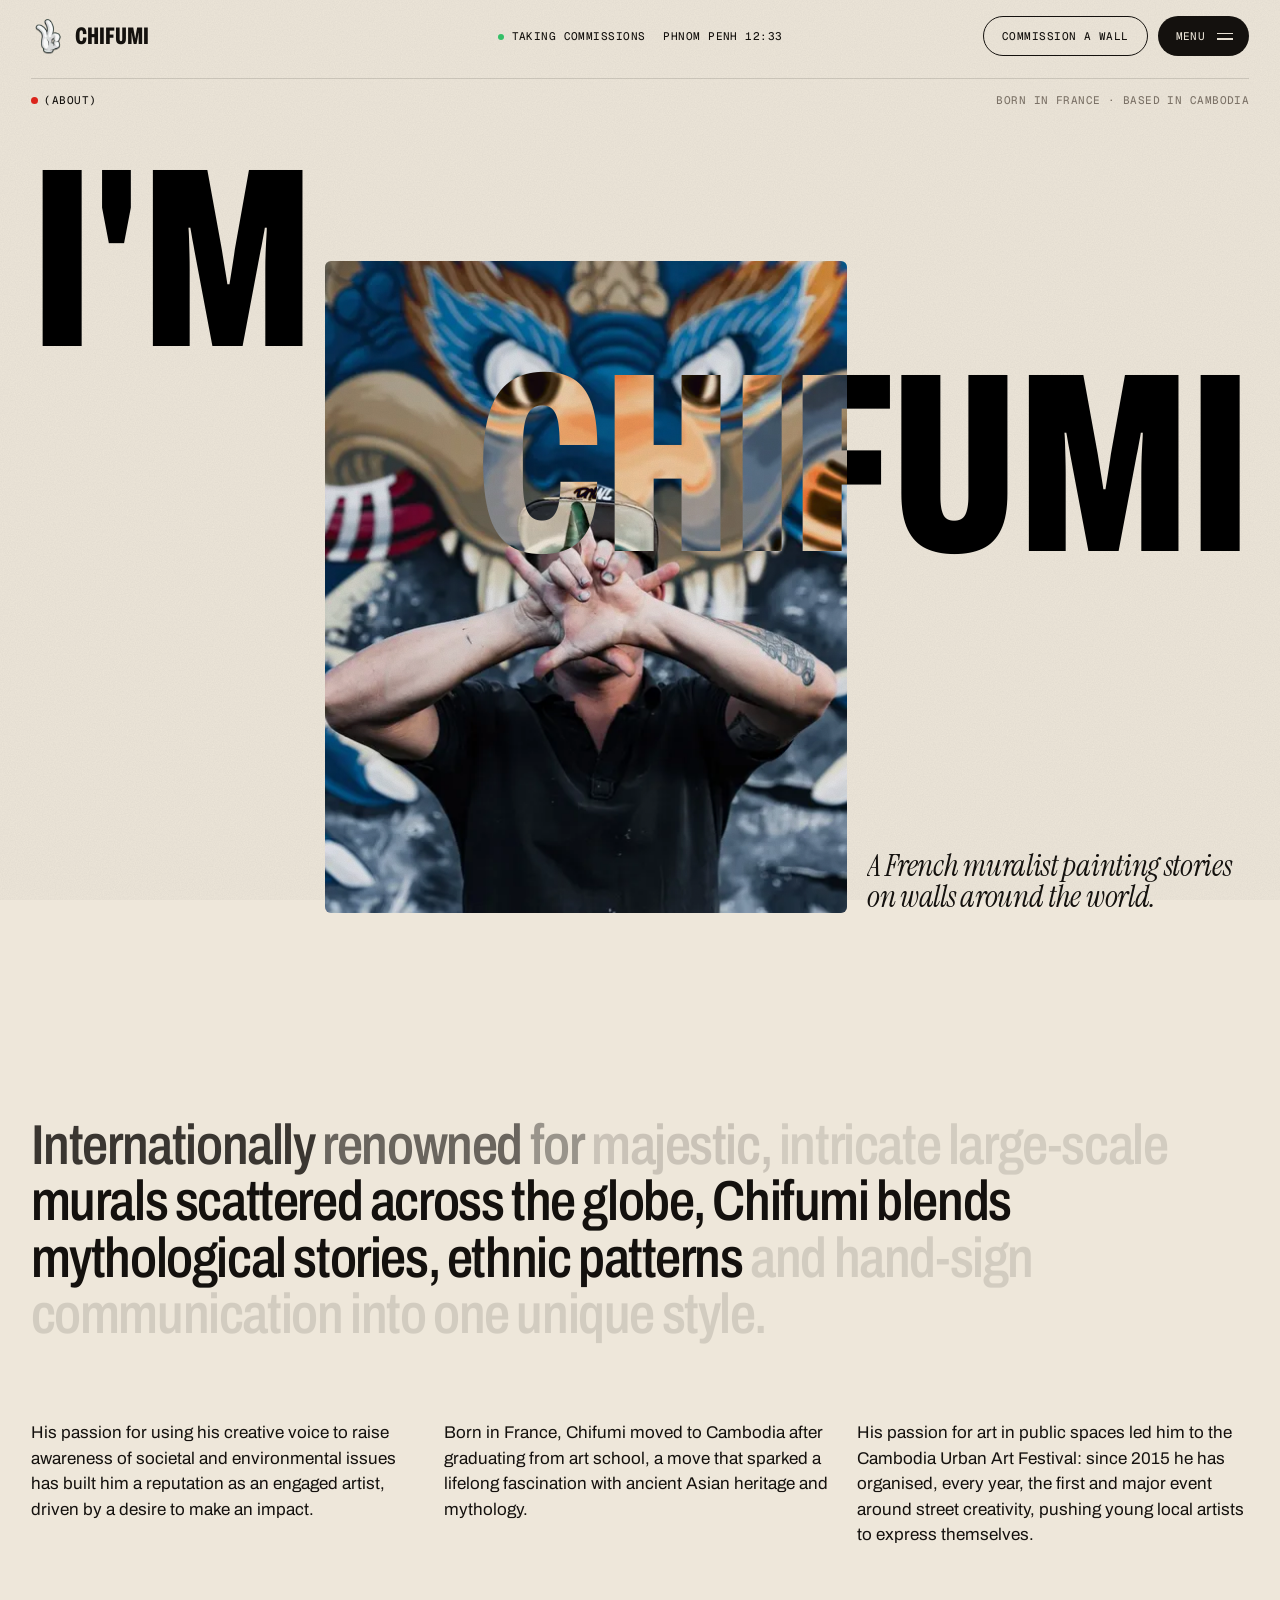
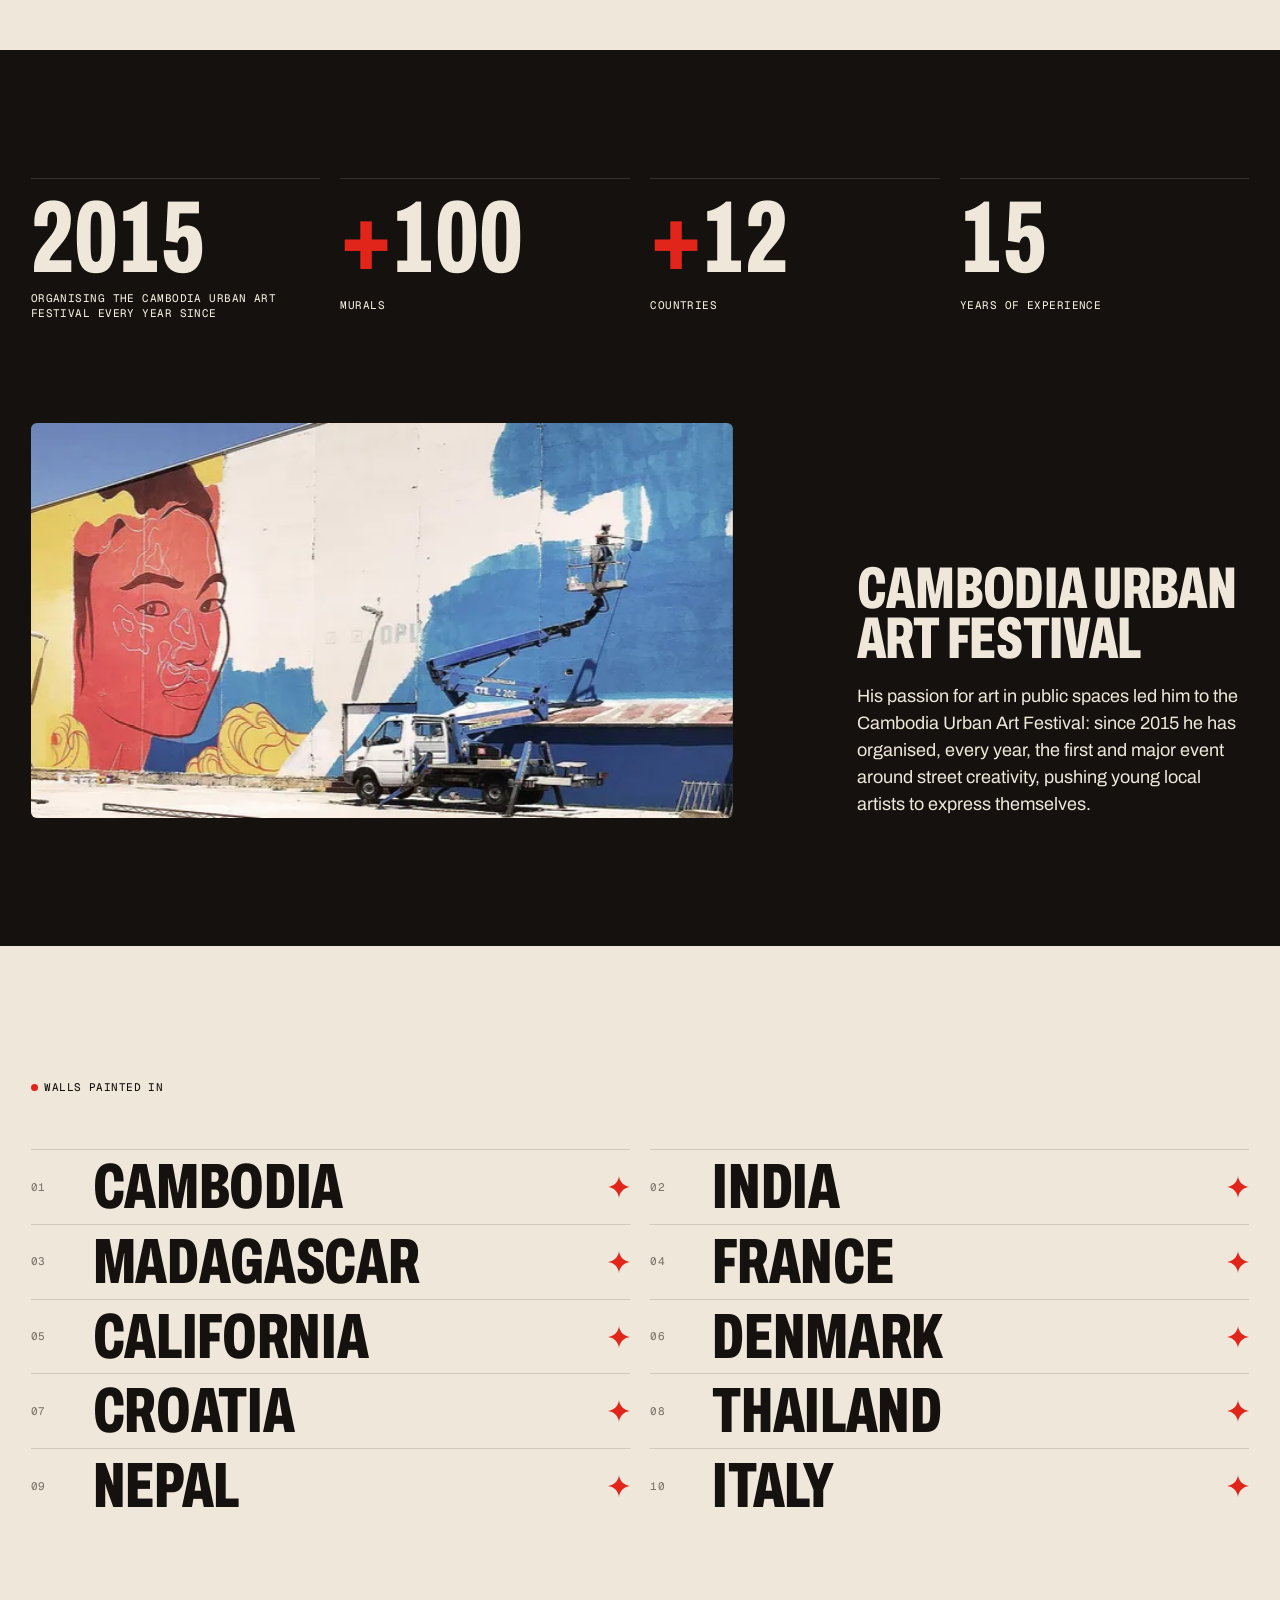
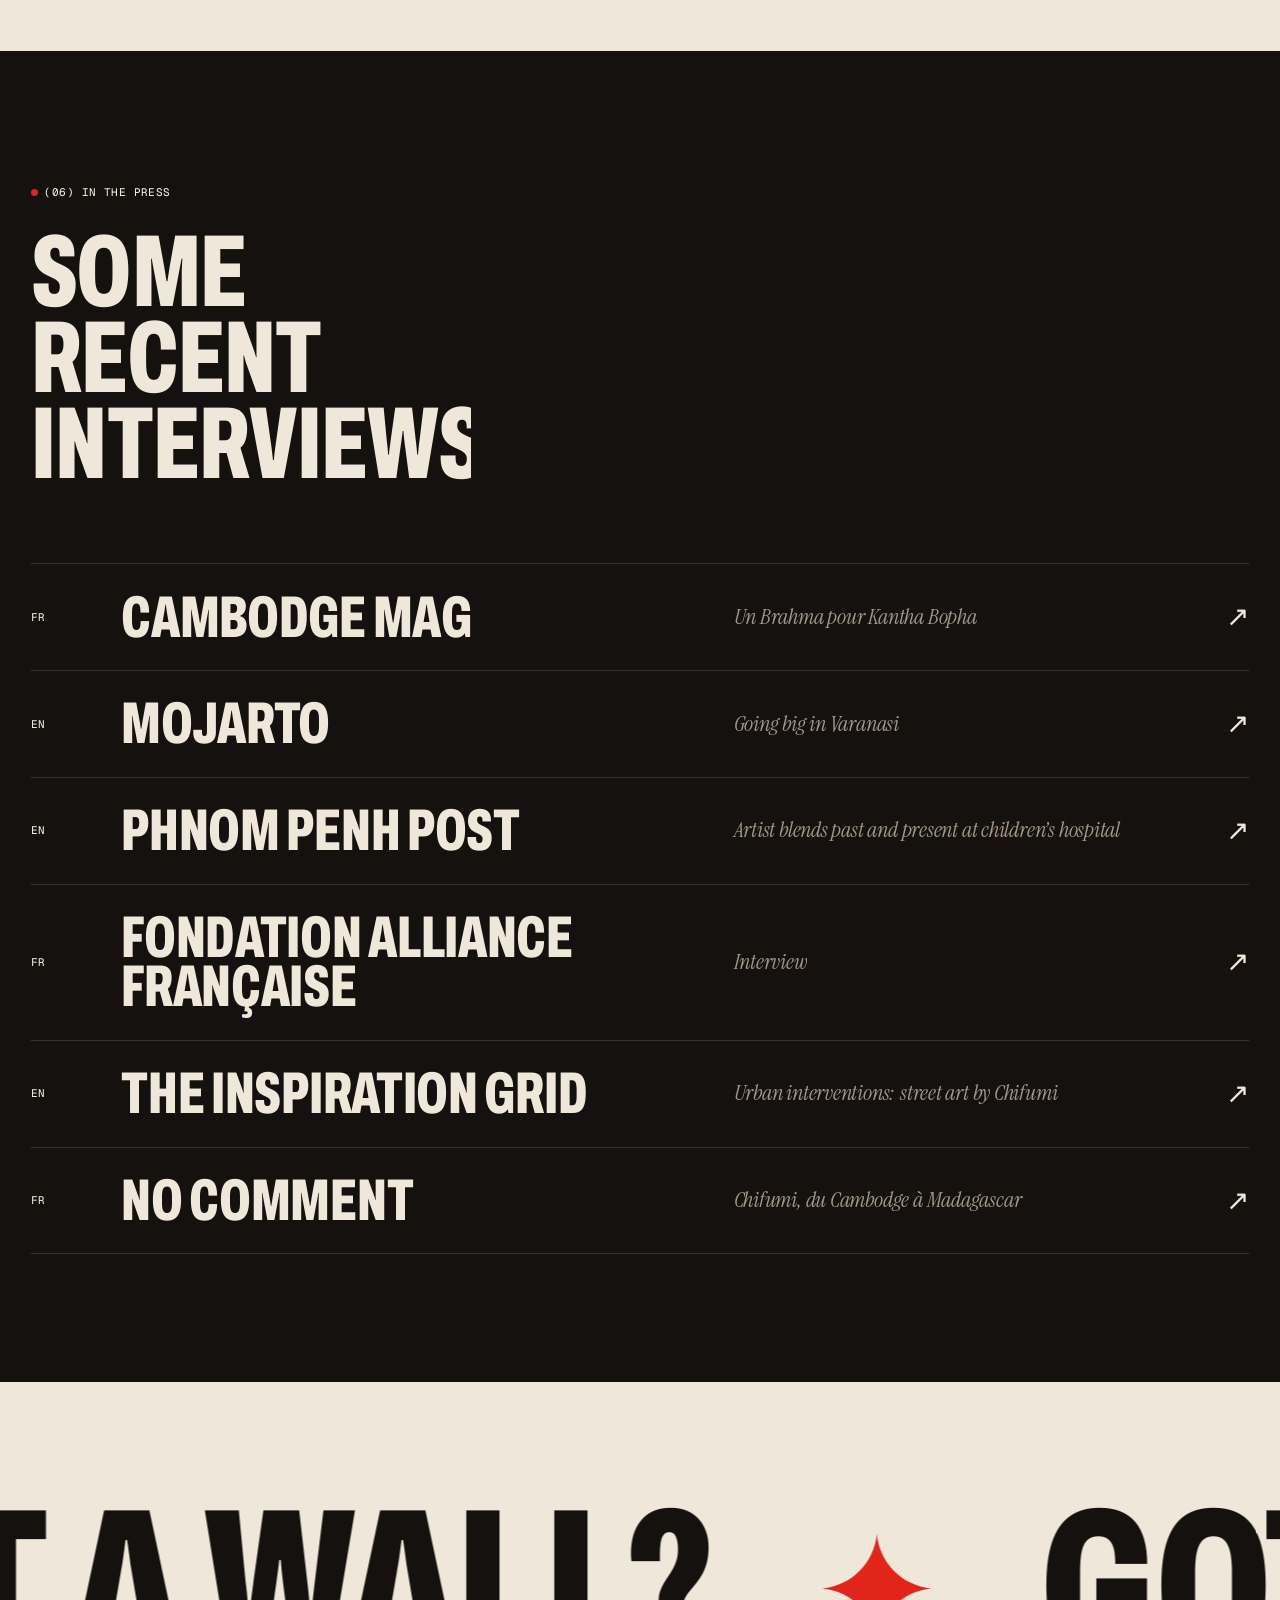
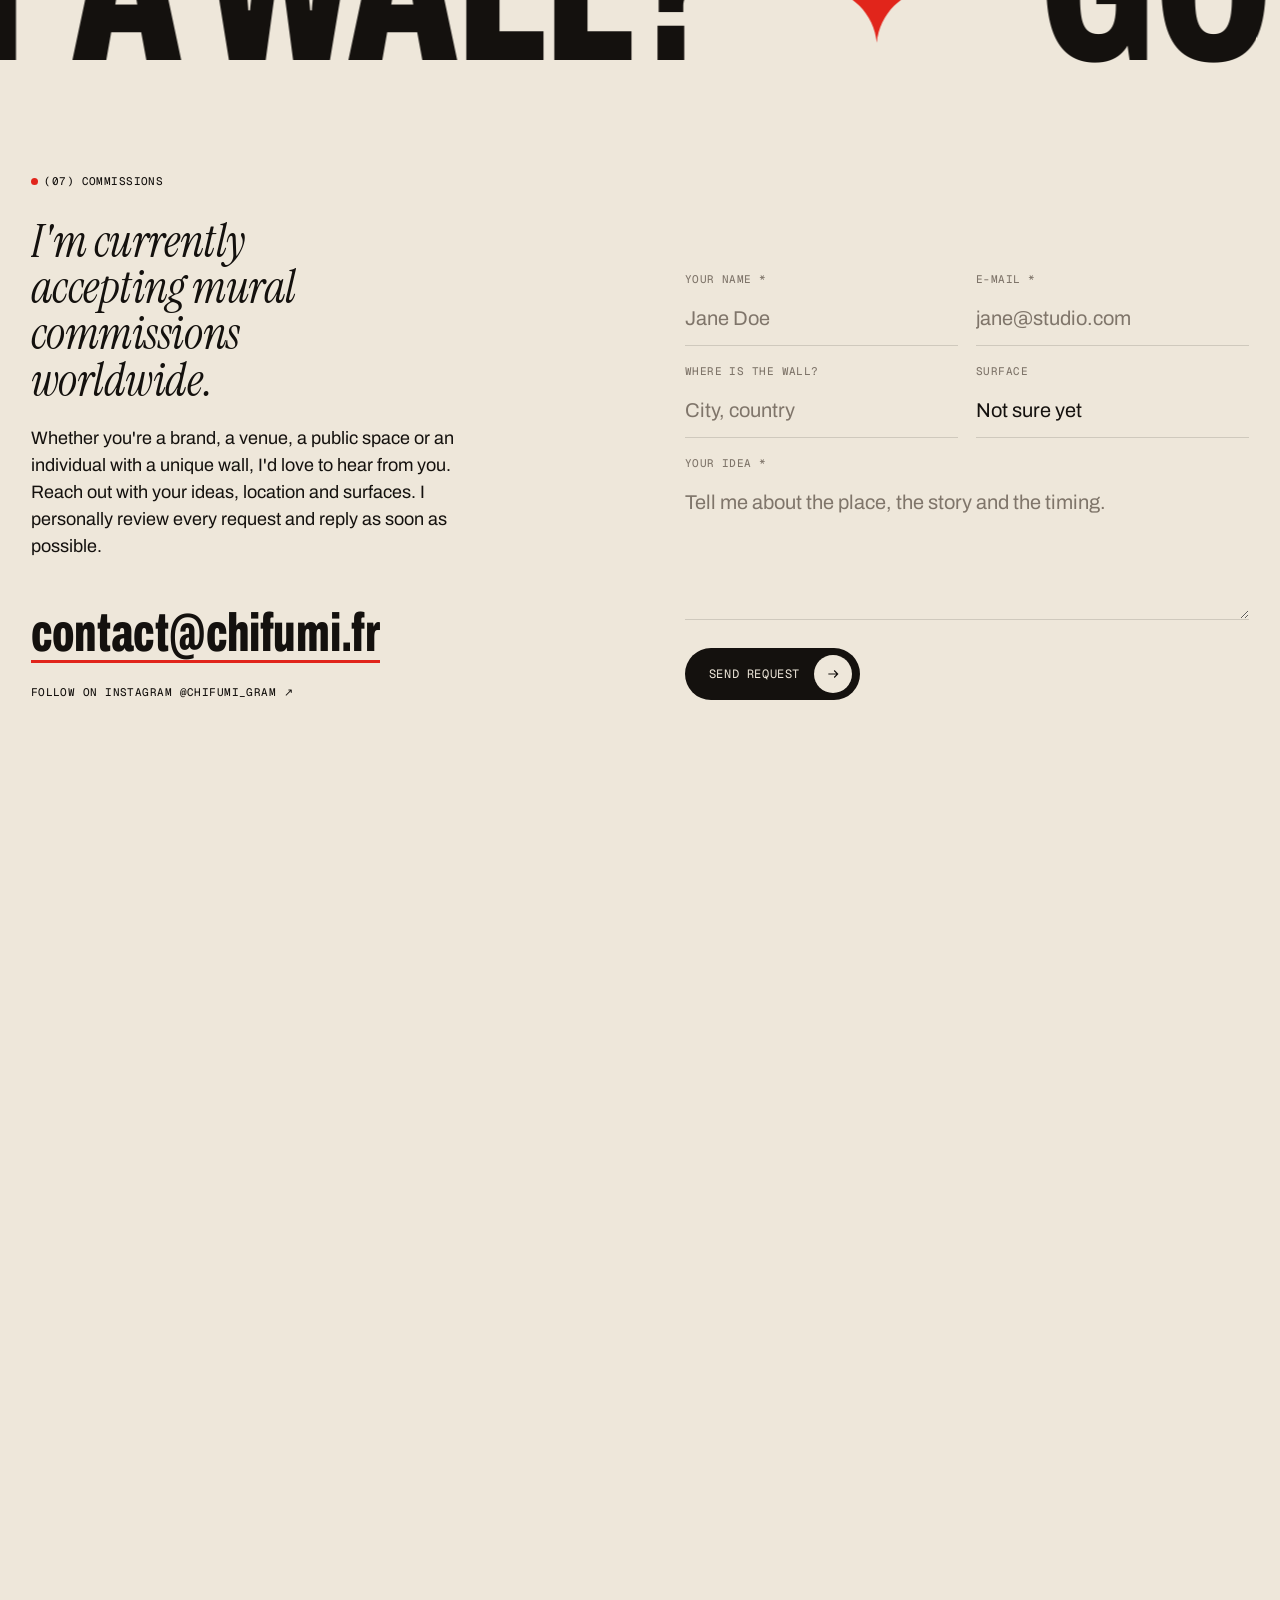
==== about/index.html @ fb95747c "Chifumi site build 2026-11-06" ====
<!DOCTYPE html><html lang="en" data-page="about"><head><meta charset="utf-8"><meta name="viewport" content="width=device-width, initial-scale=1"><title>About — Chifumi</title><meta name="description" content="Chifumi is a French muralist based in Cambodia, organiser of the Cambodia Urban Art Festival since 2015."><meta name="robots" content="noindex"><link rel="canonical" href="https://www.chifumi.fr/about/"><link rel="icon" href="/_astro/hand-ok.COxfuZLB_Z1gmU56.webp" type="image/webp"><meta name="theme-color" content="#eee7da"><meta property="og:type" content="website"><meta property="og:title" content="About — Chifumi"><meta property="og:description" content="Chifumi is a French muralist based in Cambodia, organiser of the Cambodia Urban Art Festival since 2015."><meta property="og:image" content="https://www.chifumi.fr/_astro/portrait.BTRjmh0K_1JOUBQ.webp"><meta name="twitter:card" content="summary_large_image"><script>
      (function () {
        var d = document.documentElement;
        d.classList.add('js');
        if (window.matchMedia('(prefers-reduced-motion: reduce)').matches) d.classList.add('reduced');
        try {
          if (sessionStorage.getItem('chifumi:pt') === '1') d.classList.add('pt-in');
        } catch (e) {}
      })();
    </script><link rel="stylesheet" href="/_astro/Contact.UhkfcccU.css"></head><body><a class="sr-only" href="#main">Skip to content</a><header class="nav" data-nav data-theme="paper"><a href="/" class="nav__logo" aria-label="Chifumi, home"><img src="/_astro/hand-ok.COxfuZLB_GmJD8.webp" srcset="/_astro/hand-ok.COxfuZLB_1OeGLb.webp 96w, /_astro/hand-ok.COxfuZLB_GmJD8.webp 1078w" alt sizes="34px" loading="eager" decoding="async" width="1078" height="1099" class="nav__hand"><span class="nav__name">Chifumi</span></a><p class="nav__meta mono" aria-hidden="true"><span><i class="dot"></i>Taking commissions</span><span>Phnom Penh <time data-clock>--:--</time></span></p><div class="nav__right"><a class="nav__cta mono" href="/#contact">Commission a wall</a><button class="nav__menu mono" type="button" data-menu-toggle aria-expanded="false" aria-controls="menu"><span data-menu-word>Menu</span><span class="nav__burger" aria-hidden="true"><i></i><i></i></span></button></div></header><div class="menu" id="menu" data-menu aria-hidden="true"><div class="menu__body"><nav class="menu__links" aria-label="Main"><a class="menu__link" href="/murals" data-menu-link="0"><span class="menu__num mono">01</span><span class="menu__label display"><span>Murals</span></span></a><a class="menu__link" href="/collaborations" data-menu-link="1"><span class="menu__num mono">02</span><span class="menu__label display"><span>Collaborations</span></span></a><a class="menu__link" href="/augmented-reality" data-menu-link="2"><span class="menu__num mono">03</span><span class="menu__label display"><span>Augmented Reality</span></span></a><a class="menu__link" href="/shop" data-menu-link="3"><span class="menu__num mono">04</span><span class="menu__label display"><span>Shop</span></span></a><a class="menu__link" href="/about" data-menu-link="4" aria-current="page"><span class="menu__num mono">05</span><span class="menu__label display"><span>About</span></span></a></nav><div class="menu__preview" aria-hidden="true"><img src="/_astro/mudra-chennai-2022.BFIb-A4q_1KmaWN.webp" srcset="/_astro/mudra-chennai-2022.BFIb-A4q_Z2qi5vQ.webp 600w, /_astro/mudra-chennai-2022.BFIb-A4q_6E5PI.webp 900w, /_astro/mudra-chennai-2022.BFIb-A4q_1KmaWN.webp 1400w" alt sizes="40vw" loading="lazy" decoding="async" data-menu-img="0" width="1400" height="1400" class="is-active"><img src="/_astro/coca-cola-cans.B_9gsMuD_1BxD9Y.webp" srcset="/_astro/coca-cola-cans.B_9gsMuD_1EvPi8.webp 600w, /_astro/coca-cola-cans.B_9gsMuD_1EoLRU.webp 900w, /_astro/coca-cola-cans.B_9gsMuD_1BxD9Y.webp 1400w" alt sizes="40vw" loading="lazy" decoding="async" data-menu-img="1" width="1400" height="1400" class><img src="/_astro/vol-phone.CWaRfnoE_Z1yt1GN.webp" srcset="/_astro/vol-phone.CWaRfnoE_21EJGc.webp 600w, /_astro/vol-phone.CWaRfnoE_Z2rwtz3.webp 900w, /_astro/vol-phone.CWaRfnoE_Z1yt1GN.webp 1400w" alt sizes="40vw" loading="lazy" decoding="async" data-menu-img="2" width="1400" height="1400" class><img src="/_astro/kunthea-2.DTrwBMWk_Z1NgR6P.webp" srcset="/_astro/kunthea-2.DTrwBMWk_Z2m10zr.webp 600w, /_astro/kunthea-2.DTrwBMWk_Z1NgR6P.webp 800w" alt sizes="40vw" loading="lazy" decoding="async" data-menu-img="3" width="800" height="739" class><img src="/_astro/portrait.BTRjmh0K_Z17EoxR.webp" srcset="/_astro/portrait.BTRjmh0K_ZW0oWL.webp 600w, /_astro/portrait.BTRjmh0K_XfWDG.webp 900w, /_astro/portrait.BTRjmh0K_Z17EoxR.webp 1103w" alt sizes="40vw" loading="lazy" decoding="async" data-menu-img="4" width="1103" height="1400" class></div></div><div class="menu__foot mono"><a href="mailto:contact@chifumi.fr">contact@chifumi.fr</a><a href="https://www.instagram.com/chifumi_gram/" target="_blank" rel="noopener">Instagram @chifumi_gram</a><span>Phnom Penh, Cambodia — <time data-clock>--:--</time></span></div></div><main id="main"><section class="ahero" data-theme="paper"><div class="ahero__top wrap"><p class="mono label">(About)</p><p class="mono muted">Born in France · Based in Cambodia</p></div><h1 class="ahero__title display wrap"><span class="split-line"><span data-rise>I'm</span></span><span class="split-line"><span data-rise>Chifumi</span></span></h1><div class="ahero__portrait frame frame--parallax" data-clip-reveal><img src="/_astro/portrait.BTRjmh0K_Z17EoxR.webp" srcset="/_astro/portrait.BTRjmh0K_ZW0oWL.webp 600w, /_astro/portrait.BTRjmh0K_XfWDG.webp 900w, /_astro/portrait.BTRjmh0K_Z17EoxR.webp 1103w" alt="Chifumi making a hand sign in front of one of his murals" sizes="(max-width: 860px) 100vw, 40vw" loading="eager" decoding="async" data-parallax="10" width="1103" height="1400"></div><p class="ahero__sub serif wrap" data-split-lines>A French muralist painting stories on walls around the world.</p></section><section class="abio wrap" data-theme="paper"><p class="abio__lead" data-scrub-words>Internationally renowned for majestic, intricate large-scale murals scattered across the globe, Chifumi blends mythological stories, ethnic patterns and hand-sign communication into one unique style.</p><div class="abio__cols"><p data-fade>His passion for using his creative voice to raise awareness of societal and environmental issues has built him a reputation as an engaged artist, driven by a desire to make an impact.</p><p data-fade>Born in France, Chifumi moved to Cambodia after graduating from art school, a move that sparked a lifelong fascination with ancient Asian heritage and mythology.</p><p data-fade>His passion for art in public spaces led him to the Cambodia Urban Art Festival: since 2015 he has organised, every year, the first and major event around street creativity, pushing young local artists to express themselves.</p></div></section><section class="afacts is-ink" data-theme="ink"><div class="afacts__grid wrap"><div class="afact"><p class="afact__num display">2015</p><p class="mono">Organising the Cambodia Urban Art Festival every year since</p></div><div class="afact"><p class="afact__num display"><span class="stat__prefix">+</span><span data-count="100">100</span></p><p class="mono">Murals</p></div><div class="afact"><p class="afact__num display"><span class="stat__prefix">+</span><span data-count="12">12</span></p><p class="mono">Countries</p></div><div class="afact"><p class="afact__num display"><span class="stat__prefix"></span><span data-count="15">15</span></p><p class="mono">Years of experience</p></div></div><div class="afacts__festival wrap"><div class="frame afacts__img" data-clip-reveal><img src="/_astro/painting-wall.CyXZKyS9_ReFhN.webp" srcset="/_astro/painting-wall.CyXZKyS9_F6GNQ.webp 800w, /_astro/painting-wall.CyXZKyS9_1BvzJ.webp 1300w, /_astro/painting-wall.CyXZKyS9_ReFhN.webp 1370w" alt="A mural in progress, painted from a lift" sizes="(max-width: 860px) 100vw, 55vw" loading="lazy" decoding="async" width="1370" height="570"></div><div class="afacts__text"><h2 class="afacts__title display" data-split-lines>Cambodia Urban Art Festival</h2><p data-fade>His passion for art in public spaces led him to the Cambodia Urban Art Festival: since 2015 he has organised, every year, the first and major event around street creativity, pushing young local artists to express themselves.</p></div></div></section><section class="acountries" data-theme="paper"><p class="mono label wrap">Walls painted in</p><ul class="acountries__list wrap"><li data-fade><span class="mono muted">01</span><span class="display">Cambodia</span><svg class="acountries__star" viewBox="0 0 24 24" aria-hidden="true"><path fill="currentColor" d="M12 0c.6 6.4 5.6 11.4 12 12-6.4.6-11.4 5.6-12 12-.6-6.4-5.6-11.4-12-12C6.4 11.4 11.4 6.4 12 0Z"></path></svg></li><li data-fade><span class="mono muted">02</span><span class="display">India</span><svg class="acountries__star" viewBox="0 0 24 24" aria-hidden="true"><path fill="currentColor" d="M12 0c.6 6.4 5.6 11.4 12 12-6.4.6-11.4 5.6-12 12-.6-6.4-5.6-11.4-12-12C6.4 11.4 11.4 6.4 12 0Z"></path></svg></li><li data-fade><span class="mono muted">03</span><span class="display">Madagascar</span><svg class="acountries__star" viewBox="0 0 24 24" aria-hidden="true"><path fill="currentColor" d="M12 0c.6 6.4 5.6 11.4 12 12-6.4.6-11.4 5.6-12 12-.6-6.4-5.6-11.4-12-12C6.4 11.4 11.4 6.4 12 0Z"></path></svg></li><li data-fade><span class="mono muted">04</span><span class="display">France</span><svg class="acountries__star" viewBox="0 0 24 24" aria-hidden="true"><path fill="currentColor" d="M12 0c.6 6.4 5.6 11.4 12 12-6.4.6-11.4 5.6-12 12-.6-6.4-5.6-11.4-12-12C6.4 11.4 11.4 6.4 12 0Z"></path></svg></li><li data-fade><span class="mono muted">05</span><span class="display">California</span><svg class="acountries__star" viewBox="0 0 24 24" aria-hidden="true"><path fill="currentColor" d="M12 0c.6 6.4 5.6 11.4 12 12-6.4.6-11.4 5.6-12 12-.6-6.4-5.6-11.4-12-12C6.4 11.4 11.4 6.4 12 0Z"></path></svg></li><li data-fade><span class="mono muted">06</span><span class="display">Denmark</span><svg class="acountries__star" viewBox="0 0 24 24" aria-hidden="true"><path fill="currentColor" d="M12 0c.6 6.4 5.6 11.4 12 12-6.4.6-11.4 5.6-12 12-.6-6.4-5.6-11.4-12-12C6.4 11.4 11.4 6.4 12 0Z"></path></svg></li><li data-fade><span class="mono muted">07</span><span class="display">Croatia</span><svg class="acountries__star" viewBox="0 0 24 24" aria-hidden="true"><path fill="currentColor" d="M12 0c.6 6.4 5.6 11.4 12 12-6.4.6-11.4 5.6-12 12-.6-6.4-5.6-11.4-12-12C6.4 11.4 11.4 6.4 12 0Z"></path></svg></li><li data-fade><span class="mono muted">08</span><span class="display">Thailand</span><svg class="acountries__star" viewBox="0 0 24 24" aria-hidden="true"><path fill="currentColor" d="M12 0c.6 6.4 5.6 11.4 12 12-6.4.6-11.4 5.6-12 12-.6-6.4-5.6-11.4-12-12C6.4 11.4 11.4 6.4 12 0Z"></path></svg></li><li data-fade><span class="mono muted">09</span><span class="display">Nepal</span><svg class="acountries__star" viewBox="0 0 24 24" aria-hidden="true"><path fill="currentColor" d="M12 0c.6 6.4 5.6 11.4 12 12-6.4.6-11.4 5.6-12 12-.6-6.4-5.6-11.4-12-12C6.4 11.4 11.4 6.4 12 0Z"></path></svg></li><li data-fade><span class="mono muted">10</span><span class="display">Italy</span><svg class="acountries__star" viewBox="0 0 24 24" aria-hidden="true"><path fill="currentColor" d="M12 0c.6 6.4 5.6 11.4 12 12-6.4.6-11.4 5.6-12 12-.6-6.4-5.6-11.4-12-12C6.4 11.4 11.4 6.4 12 0Z"></path></svg></li></ul></section><section class="press is-ink" data-theme="ink"><header class="press__head wrap"><p class="mono label">(06) In the press</p><h2 class="press__title display" data-split-lines>Some recent interviews</h2></header><ul class="hlist wrap" data-hover-list><li><a href="https://www.cambodgemag.com/post/arts-siem-reap-un-brahma-pour-kantha-bopha" target="_blank" rel="noopener" data-preview="/_astro/cambodge-mag.cRbsb8A7_6ULhO.webp"><span class="hlist__lang mono">FR</span><span class="hlist__outlet display">Cambodge Mag</span><span class="hlist__title serif">Un Brahma pour Kantha Bopha</span><span class="hlist__arrow" aria-hidden="true">↗</span></a></li><li><a href="https://www.youtube.com/watch?v=KnEXLGtKzFM" target="_blank" rel="noopener" data-preview="/_astro/mojarto.q0SQeeVq_1iY7hj.webp"><span class="hlist__lang mono">EN</span><span class="hlist__outlet display">Mojarto</span><span class="hlist__title serif">Going big in Varanasi</span><span class="hlist__arrow" aria-hidden="true">↗</span></a></li><li><a href="https://www.phnompenhpost.com/post-in-depth/artist-blends-past-present-at-children-s-hospital" target="_blank" rel="noopener" data-preview="/_astro/phnom-penh-post.BCoYcJfV_JiYvd.webp"><span class="hlist__lang mono">EN</span><span class="hlist__outlet display">Phnom Penh Post</span><span class="hlist__title serif">Artist blends past and present at children’s hospital</span><span class="hlist__arrow" aria-hidden="true">↗</span></a></li><li><a href="https://www.fondation-alliancefr.org/?p=64568" target="_blank" rel="noopener" data-preview="/_astro/alliance-francaise.DFZGkugC_ZDW3wx.webp"><span class="hlist__lang mono">FR</span><span class="hlist__outlet display">Fondation Alliance Française</span><span class="hlist__title serif">Interview</span><span class="hlist__arrow" aria-hidden="true">↗</span></a></li><li><a href="https://theinspirationgrid.com/urban-interventions-street-art-by-chifumi-krohom/" target="_blank" rel="noopener" data-preview="/_astro/inspiration-grid.BWT9QAjG_PuoBw.webp"><span class="hlist__lang mono">EN</span><span class="hlist__outlet display">The Inspiration Grid</span><span class="hlist__title serif">Urban interventions: street art by Chifumi</span><span class="hlist__arrow" aria-hidden="true">↗</span></a></li><li><a href="https://www.nocomment.mg/chifumi-du-cambodge-a-madagascar/" target="_blank" rel="noopener" data-preview="/_astro/no-comment.CD47jMZk_aQuoR.webp"><span class="hlist__lang mono">FR</span><span class="hlist__outlet display">No Comment</span><span class="hlist__title serif">Chifumi, du Cambodge à Madagascar</span><span class="hlist__arrow" aria-hidden="true">↗</span></a></li></ul><div class="hpreview" data-hover-preview aria-hidden="true"></div></section><section class="contact" id="contact" data-theme="paper"><div class="contact__marquee marquee display" data-marquee data-speed="38" aria-hidden="true"><div class="marquee__inner"><span class="marquee__item">Got a wall?<svg class="marquee__sep" viewBox="0 0 24 24" aria-hidden="true"><path fill="currentColor" d="M12 0c.6 6.4 5.6 11.4 12 12-6.4.6-11.4 5.6-12 12-.6-6.4-5.6-11.4-12-12C6.4 11.4 11.4 6.4 12 0Z"></path></svg></span><span class="marquee__item">Got a wall?<svg class="marquee__sep" viewBox="0 0 24 24" aria-hidden="true"><path fill="currentColor" d="M12 0c.6 6.4 5.6 11.4 12 12-6.4.6-11.4 5.6-12 12-.6-6.4-5.6-11.4-12-12C6.4 11.4 11.4 6.4 12 0Z"></path></svg></span><span class="marquee__item">Got a wall?<svg class="marquee__sep" viewBox="0 0 24 24" aria-hidden="true"><path fill="currentColor" d="M12 0c.6 6.4 5.6 11.4 12 12-6.4.6-11.4 5.6-12 12-.6-6.4-5.6-11.4-12-12C6.4 11.4 11.4 6.4 12 0Z"></path></svg></span><span class="marquee__item">Got a wall?<svg class="marquee__sep" viewBox="0 0 24 24" aria-hidden="true"><path fill="currentColor" d="M12 0c.6 6.4 5.6 11.4 12 12-6.4.6-11.4 5.6-12 12-.6-6.4-5.6-11.4-12-12C6.4 11.4 11.4 6.4 12 0Z"></path></svg></span></div></div><h2 class="sr-only">Got a wall?</h2><div class="contact__grid wrap"><div class="contact__intro"><p class="mono label">(07) Commissions</p><p class="contact__lead serif" data-split-lines>I&#39;m currently accepting mural commissions worldwide.</p><p class="contact__text" data-fade>Whether you&#39;re a brand, a venue, a public space or an individual with a unique wall, I&#39;d love to hear from you. Reach out with your ideas, location and surfaces. I personally review every request and reply as soon as possible.</p><a class="contact__mail display" href="mailto:contact@chifumi.fr" data-magnetic><span>contact@chifumi.fr</span></a><a class="contact__ig mono link-u" href="https://www.instagram.com/chifumi_gram/" target="_blank" rel="noopener">Follow on Instagram @chifumi_gram ↗</a></div><form class="form contact__form" data-mail-form data-to="contact@chifumi.fr" novalidate><div class="form__row"><label class="field"><span class="mono muted">Your name *</span><input name="name" required autocomplete="name" placeholder="Jane Doe"></label><label class="field"><span class="mono muted">E-mail *</span><input name="email" type="email" required autocomplete="email" placeholder="jane@studio.com"></label></div><div class="form__row"><label class="field"><span class="mono muted">Where is the wall?</span><input name="location" placeholder="City, country"></label><label class="field"><span class="mono muted">Surface</span><select name="surface"><option value="">Not sure yet</option><option>Under 50 m²</option><option>50 – 200 m²</option><option>200 m² and up</option><option>Brand / product collaboration</option></select></label></div><label class="field"><span class="mono muted">Your idea *</span><textarea name="message" required rows="4" placeholder="Tell me about the place, the story and the timing."></textarea></label><div class="contact__submit"><button class="btn" type="submit" data-magnetic><span>Send request</span><span class="btn__icon"><svg viewBox="0 0 24 24" fill="none" stroke="currentColor" stroke-width="2" aria-hidden="true"><path d="M4 12h16M14 6l6 6-6 6"></path></svg></span></button><p class="form__note mono muted" data-form-note role="status"></p></div></form></div></section></main><div class="footer-wrap"><footer class="footer" data-footer><div class="footer__cols"><p class="footer__big display">Painting stories on walls around the world.</p><div class="footer__col"><p class="mono">Explore</p><a class="link-u" href="/murals">Murals</a><a class="link-u" href="/collaborations">Collaborations</a><a class="link-u" href="/augmented-reality">Augmented Reality</a><a class="link-u" href="/shop">Shop</a><a class="link-u" href="/about">About</a></div><div class="footer__col"><p class="mono">Connect</p><a class="link-u" href="mailto:contact@chifumi.fr">contact@chifumi.fr</a><a class="link-u" href="https://www.instagram.com/chifumi_gram/" target="_blank" rel="noopener">Instagram</a><a class="link-u" href="/#contact">Commission a wall</a></div><div class="footer__col"><p class="mono">Studio</p><p>Phnom Penh, Cambodia</p><p><time data-clock>--:--</time> local time</p></div></div><div class="footer__logo" data-footer-logo><img src="/_astro/logo-wordmark.BEY24qHF_Z2g5A4w.webp" srcset="/_astro/logo-wordmark.BEY24qHF_2bTvxS.webp 800w, /_astro/logo-wordmark.BEY24qHF_Z2g5A4w.webp 1000w" alt="Chifumi" sizes="78vw" loading="lazy" decoding="async" width="1000" height="558"></div><div class="footer__bottom mono"><span>© 2026 Chifumi. All rights reserved.</span><span>Murals · Collaborations · Screen prints · Augmented reality</span><span class="footer__credit">Site by <a href="https://graphiq.art" target="_blank" rel="noopener" data-credit>GRAPHIQ Studio</a></span><!-- our signature: the GRAPHIQ ball peeks over the divider as the pointer gets close to the credit --><div class="sig" data-sig aria-hidden="true"><canvas></canvas></div></div></footer></div><div class="pt" data-pt aria-hidden="true"><img src="/_astro/hand-ok.COxfuZLB_GmJD8.webp" srcset="/_astro/hand-ok.COxfuZLB_dYkDg.webp 440w, /_astro/hand-ok.COxfuZLB_GmJD8.webp 1078w" alt sizes="220px" loading="eager" decoding="async" width="1078" height="1099"></div><script type="module" src="/_astro/Base.astro_astro_type_script_index_0_lang.BJHPPFi8.js"></script></body></html>
---- _astro/Contact.UhkfcccU.css ----
@font-face{font-family:Archivo Variable;font-style:normal;font-display:swap;font-weight:100 900;font-stretch:62% 125%;src:url(/_astro/archivo-vietnamese-wdth-normal.rJmnGBSt.woff2)format("woff2-variations");unicode-range:U+102-103,U+110-111,U+128-129,U+168-169,U+1A0-1A1,U+1AF-1B0,U+300-301,U+303-304,U+308-309,U+323,U+329,U+1EA0-1EF9,U+20AB}@font-face{font-family:Archivo Variable;font-style:normal;font-display:swap;font-weight:100 900;font-stretch:62% 125%;src:url(/_astro/archivo-latin-ext-wdth-normal.7khWdh9v.woff2)format("woff2-variations");unicode-range:U+100-2BA,U+2BD-2C5,U+2C7-2CC,U+2CE-2D7,U+2DD-2FF,U+304,U+308,U+329,U+1D00-1DBF,U+1E00-1E9F,U+1EF2-1EFF,U+2020,U+20A0-20AB,U+20AD-20C0,U+2113,U+2C60-2C7F,U+A720-A7FF}@font-face{font-family:Archivo Variable;font-style:normal;font-display:swap;font-weight:100 900;font-stretch:62% 125%;src:url(/_astro/archivo-latin-wdth-normal.DY7AcnAa.woff2)format("woff2-variations");unicode-range:U+??,U+131,U+152-153,U+2BB-2BC,U+2C6,U+2DA,U+2DC,U+304,U+308,U+329,U+2000-206F,U+20AC,U+2122,U+2191,U+2193,U+2212,U+2215,U+FEFF,U+FFFD}@font-face{font-family:Instrument Serif;font-style:normal;font-display:swap;font-weight:400;src:url(/_astro/instrument-serif-latin-ext-400-normal.C2je3j2s.woff2)format("woff2"),url(/_astro/instrument-serif-latin-ext-400-normal.CFCUzsTy.woff)format("woff");unicode-range:U+100-2BA,U+2BD-2C5,U+2C7-2CC,U+2CE-2D7,U+2DD-2FF,U+304,U+308,U+329,U+1D00-1DBF,U+1E00-1E9F,U+1EF2-1EFF,U+2020,U+20A0-20AB,U+20AD-20C0,U+2113,U+2C60-2C7F,U+A720-A7FF}@font-face{font-family:Instrument Serif;font-style:normal;font-display:swap;font-weight:400;src:url(/_astro/instrument-serif-latin-400-normal.DnYpCC2O.woff2)format("woff2"),url(/_astro/instrument-serif-latin-400-normal.BVbkICAY.woff)format("woff");unicode-range:U+??,U+131,U+152-153,U+2BB-2BC,U+2C6,U+2DA,U+2DC,U+304,U+308,U+329,U+2000-206F,U+20AC,U+2122,U+2191,U+2193,U+2212,U+2215,U+FEFF,U+FFFD}@font-face{font-family:Instrument Serif;font-style:italic;font-display:swap;font-weight:400;src:url(/_astro/instrument-serif-latin-ext-400-italic.C9HzH3YL.woff2)format("woff2"),url(/_astro/instrument-serif-latin-ext-400-italic.D7-lnxEk.woff)format("woff");unicode-range:U+100-2BA,U+2BD-2C5,U+2C7-2CC,U+2CE-2D7,U+2DD-2FF,U+304,U+308,U+329,U+1D00-1DBF,U+1E00-1E9F,U+1EF2-1EFF,U+2020,U+20A0-20AB,U+20AD-20C0,U+2113,U+2C60-2C7F,U+A720-A7FF}@font-face{font-family:Instrument Serif;font-style:italic;font-display:swap;font-weight:400;src:url(/_astro/instrument-serif-latin-400-italic.DKMiL14s.woff2)format("woff2"),url(/_astro/instrument-serif-latin-400-italic.u__WvvIK.woff)format("woff");unicode-range:U+??,U+131,U+152-153,U+2BB-2BC,U+2C6,U+2DA,U+2DC,U+304,U+308,U+329,U+2000-206F,U+20AC,U+2122,U+2191,U+2193,U+2212,U+2215,U+FEFF,U+FFFD}@font-face{font-family:Geist Mono Variable;font-style:normal;font-display:swap;font-weight:100 900;src:url(/_astro/geist-mono-cyrillic-ext-wght-normal.X_5orZeX.woff2)format("woff2-variations");unicode-range:U+460-52F,U+1C80-1C8A,U+20B4,U+2DE0-2DFF,U+A640-A69F,U+FE2E-FE2F}@font-face{font-family:Geist Mono Variable;font-style:normal;font-display:swap;font-weight:100 900;src:url(/_astro/geist-mono-cyrillic-wght-normal.DiZS0aHC.woff2)format("woff2-variations");unicode-range:U+301,U+400-45F,U+490-491,U+4B0-4B1,U+2116}@font-face{font-family:Geist Mono Variable;font-style:normal;font-display:swap;font-weight:100 900;src:url(/_astro/geist-mono-symbols2-wght-normal.CO5SzqOn.woff2)format("woff2-variations");unicode-range:U+2000-2001,U+2004-2008,U+200A,U+23B8-23BD,U+2500-259F}@font-face{font-family:Geist Mono Variable;font-style:normal;font-display:swap;font-weight:100 900;src:url(/_astro/geist-mono-vietnamese-wght-normal.DadHysG0.woff2)format("woff2-variations");unicode-range:U+102-103,U+110-111,U+128-129,U+168-169,U+1A0-1A1,U+1AF-1B0,U+300-301,U+303-304,U+308-309,U+323,U+329,U+1EA0-1EF9,U+20AB}@font-face{font-family:Geist Mono Variable;font-style:normal;font-display:swap;font-weight:100 900;src:url(/_astro/geist-mono-latin-ext-wght-normal.Bwz-egvJ.woff2)format("woff2-variations");unicode-range:U+100-2BA,U+2BD-2C5,U+2C7-2CC,U+2CE-2D7,U+2DD-2FF,U+304,U+308,U+329,U+1D00-1DBF,U+1E00-1E9F,U+1EF2-1EFF,U+2020,U+20A0-20AB,U+20AD-20C0,U+2113,U+2C60-2C7F,U+A720-A7FF}@font-face{font-family:Geist Mono Variable;font-style:normal;font-display:swap;font-weight:100 900;src:url(/_astro/geist-mono-latin-wght-normal.XN7g48iV.woff2)format("woff2-variations");unicode-range:U+??,U+131,U+152-153,U+2BB-2BC,U+2C6,U+2DA,U+2DC,U+304,U+308,U+329,U+2000-206F,U+20AC,U+2122,U+2191,U+2193,U+2212,U+2215,U+FEFF,U+FFFD}:root{--paper:#eee7da;--paper-2:#e3d9c8;--ink:#14110e;--ink-2:#1e1914;--ink-3:#2b241e;--red:#e1251b;--red-deep:#b51a11;--gold:#f3b23b;--blue:#1f4fa3;--navy:#14223a;--amber:#2c1a0e;--mute:#7f756a;--mute-ink:#a2978a;--line:#14110e24;--line-ink:#eee7da29;--f-display:"Archivo Variable", "Arial Narrow", Arial, sans-serif;--f-serif:"Instrument Serif", Georgia, serif;--f-mono:"Geist Mono Variable", ui-monospace, Menlo, monospace;--pad:clamp(16px, 2.4vw, 40px);--gap:clamp(12px, 1.6vw, 24px);--radius:6px;--ease:cubic-bezier(.16, 1, .3, 1);--nav-h:72px}*,:before,:after{box-sizing:border-box}html,body,h1,h2,h3,h4,p,ul,ol,figure,blockquote{margin:0;padding:0}ul,ol{list-style:none}img,video,svg{max-width:100%;display:block}a{color:inherit;text-decoration:none}button,input,textarea,select{font:inherit;color:inherit}button{cursor:pointer;background:0 0;border:0;padding:0}html{background:var(--paper);color:var(--ink);-webkit-text-size-adjust:100%}body{font-family:var(--f-display);-webkit-font-smoothing:antialiased;-moz-osx-font-smoothing:grayscale;text-rendering:optimizelegibility;font-size:16px;font-stretch:100%;line-height:1.5;overflow-x:clip}::selection{background:var(--red);color:var(--paper)}html.lenis,html.lenis body{height:auto}.lenis.lenis-smooth{scroll-behavior:auto!important}.lenis.lenis-smooth [data-lenis-prevent]{overscroll-behavior:contain}.lenis.lenis-stopped{overflow:clip}body:after{content:"";z-index:200;pointer-events:none;opacity:.09;mix-blend-mode:multiply;background-image:url("data:image/svg+xml,%3Csvg xmlns='http://www.w3.org/2000/svg' width='220' height='220'%3E%3Cfilter id='n'%3E%3CfeTurbulence type='fractalNoise' baseFrequency='.85' numOctaves='3' stitchTiles='stitch'/%3E%3CfeColorMatrix values='0 0 0 0 0 0 0 0 0 0 0 0 0 0 0 0 0 0 .55 0'/%3E%3C/filter%3E%3Crect width='100%25' height='100%25' filter='url(%23n)'/%3E%3C/svg%3E");position:fixed;inset:0}.display{font-family:var(--f-display);text-transform:uppercase;letter-spacing:-.005em;font-weight:800;font-stretch:62%;line-height:.84}.serif{font-family:var(--f-serif);letter-spacing:-.01em;font-style:italic;font-weight:400}.mono{font-family:var(--f-mono);letter-spacing:.04em;text-transform:uppercase;font-size:11px;font-weight:450;line-height:1.35}.label{align-items:center;gap:.6em;display:inline-flex}.label:before{content:"";background:var(--red);border-radius:50%;flex:none;width:7px;height:7px}.muted{color:var(--mute)}.is-ink .muted{color:var(--mute-ink)}.sr-only{clip:rect(0 0 0 0);white-space:nowrap;width:1px;height:1px;position:absolute;overflow:hidden}.split-line{margin-bottom:-.06em;padding-bottom:.06em;overflow:clip}.split-mask{vertical-align:top;margin-bottom:-.08em;padding-bottom:.08em;display:inline-block;overflow:clip}.is-ink{background:var(--ink);color:var(--paper)}.is-red{background:var(--red);color:var(--ink)}.wrap{padding-inline:var(--pad)}.section{padding-block:clamp(96px,14vw,220px);position:relative}.grid-12{gap:var(--gap);grid-template-columns:repeat(12,minmax(0,1fr));display:grid}.frame{border-radius:var(--radius);background:var(--paper-2);position:relative;overflow:hidden}.is-ink .frame{background:var(--ink-3)}.frame img{object-fit:cover;width:100%;height:100%}.frame--parallax img{height:118%;margin-top:-9%}.btn{--h:52px;height:var(--h);background:var(--ink);color:var(--paper);font-family:var(--f-mono);letter-spacing:.05em;text-transform:uppercase;isolation:isolate;transition:color .5s var(--ease);border-radius:999px;align-items:center;gap:14px;padding:0 8px 0 24px;font-size:12px;display:inline-flex;position:relative;overflow:hidden}.btn:before{content:"";background:var(--red);border-radius:inherit;transition:transform .6s var(--ease);z-index:-1;position:absolute;inset:0;transform:translateY(101%)}.btn:hover:before,.btn:focus-visible:before{transform:translateY(0)}.btn__icon{background:var(--paper);width:38px;height:38px;color:var(--ink);border-radius:50%;place-items:center;display:grid;overflow:hidden}.btn__icon svg{width:14px;height:14px;transition:transform .6s var(--ease)}.btn:hover .btn__icon svg{transform:rotate(-45deg)}.is-ink .btn,.btn--paper{background:var(--paper);color:var(--ink)}.is-ink .btn .btn__icon,.btn--paper .btn__icon{background:var(--ink);color:var(--paper)}.is-ink .btn:hover,.btn--paper:hover{color:var(--paper)}.link-u{transition:background-size .6s var(--ease);background:linear-gradient(currentColor,currentColor) 0 100%/0 1px no-repeat}.link-u:hover{background-size:100% 1px}.nav{z-index:60;height:var(--nav-h);padding-inline:var(--pad);color:var(--ink);transition:color .5s var(--ease), transform .7s var(--ease);pointer-events:none;grid-template-columns:1fr auto 1fr;align-items:center;display:grid;position:fixed;inset:0 0 auto}.nav>*{pointer-events:auto}.nav[data-theme=ink],.nav[data-theme=image],.nav[data-theme=navy],.nav[data-theme=blue],.nav[data-theme=amber]{color:var(--paper)}.nav[data-theme=red]{color:var(--ink)}.nav.is-hidden{transform:translateY(-110%)}.nav__logo{justify-self:start;align-items:center;gap:10px;display:inline-flex}.nav__hand{width:34px;height:34px;transition:transform .8s var(--ease);filter:drop-shadow(0 1px #00000059)}.nav__logo:hover .nav__hand{transform:rotate(-18deg)scale(1.08)}.nav__name{text-transform:uppercase;letter-spacing:.01em;font-size:24px;font-weight:800;font-stretch:62%;line-height:1}.nav__meta{text-align:center;justify-self:center;gap:18px;display:flex}.nav__meta .dot{background:#35c46a;border-radius:50%;width:6px;height:6px;margin-right:8px;animation:2.2s infinite pulse;display:inline-block;box-shadow:0 0 #35c46a99}@keyframes pulse{70%{box-shadow:0 0 0 8px #35c46a00}to{box-shadow:0 0 #35c46a00}}.nav__right{justify-self:end;align-items:center;gap:10px;display:flex}.nav__cta{height:40px;transition:background .4s var(--ease), color .4s var(--ease), border-color .4s;border:1px solid;border-radius:999px;align-items:center;padding:0 18px;display:inline-flex}.nav__cta:hover{background:var(--red);border-color:var(--red);color:var(--paper)}.nav__menu{background:var(--ink);height:40px;color:var(--paper);transition:background .4s var(--ease), color .4s var(--ease);border-radius:999px;align-items:center;gap:12px;padding:0 16px 0 18px;display:inline-flex}.nav[data-theme=ink] .nav__menu,.nav[data-theme=image] .nav__menu,.nav[data-theme=navy] .nav__menu,.nav[data-theme=blue] .nav__menu,.nav[data-theme=amber] .nav__menu{background:var(--paper);color:var(--ink)}.nav__burger{gap:4px;width:16px;display:grid}.nav__burger i{height:1.5px;transition:transform .6s var(--ease);background:currentColor}.menu-open .nav{color:var(--ink)}.menu-open .nav .nav__menu{background:var(--ink);color:var(--paper)}.menu-open .nav__burger i:first-child{transform:translateY(2.75px)rotate(45deg)}.menu-open .nav__burger i:last-child{transform:translateY(-2.75px)rotate(-45deg)}.menu-open .nav__cta,.menu-open .nav__meta{opacity:0;pointer-events:none}@media (width<=860px){:root{--nav-h:64px}.nav__meta,.nav__cta{display:none}.nav{grid-template-columns:1fr auto}}.menu{z-index:55;background:var(--red);color:var(--ink);clip-path:inset(0 0 100%);visibility:hidden;padding:calc(var(--nav-h) + 4vh) var(--pad) var(--pad);grid-template-rows:1fr auto;display:grid;position:fixed;inset:0}.menu.is-open{visibility:visible}.menu__body{gap:var(--gap);grid-template-columns:minmax(0,1.4fr) minmax(0,1fr);align-items:center;display:grid}.menu__links{gap:.2vh;display:grid}.menu__link{align-items:flex-start;gap:14px;width:fit-content;display:flex}.menu__num{padding-top:.9vw}.menu__label{padding-bottom:.04em;font-size:clamp(54px,9.6vh,132px);overflow:clip}.menu__label span{transition:transform .6s var(--ease);display:inline-block}.menu__link:hover .menu__label span{transform:translate(.18em)skew(-6deg)}.menu__link[aria-current=page] .menu__label span{color:var(--paper)}.menu__preview{aspect-ratio:4/5;border-radius:var(--radius);background:var(--red-deep);justify-self:end;width:min(100%,52vh);max-height:64vh;position:relative;overflow:hidden}.menu__preview img{object-fit:cover;clip-path:inset(100% 0 0);width:100%;height:100%;position:absolute;inset:0}.menu__preview img.is-active{clip-path:inset(0)}.menu__foot{border-top:1px solid #14110e40;flex-wrap:wrap;justify-content:space-between;gap:16px 32px;padding-top:20px;display:flex}.menu__foot a:hover{color:var(--paper)}@media (width<=860px){.menu__body{grid-template-columns:1fr}.menu__preview{display:none}.menu__label{font-size:clamp(48px,15vw,96px)}}.pt{z-index:150;background:var(--red);clip-path:inset(100% 0 0);pointer-events:none;place-items:center;display:grid;position:fixed;inset:0}.pt img{width:clamp(120px,14vw,220px);height:auto}.pt-in .pt{clip-path:inset(0)}.footer-wrap{clip-path:polygon(0 0,100% 0,100% 100%,0 100%);height:100svh;position:relative}.footer{background:var(--red);height:100svh;color:var(--ink);padding:calc(var(--nav-h) + 3vh) var(--pad) var(--pad);grid-template-rows:auto 1fr auto;gap:24px;display:grid;position:fixed;inset:auto 0 0}.footer__cols{gap:var(--gap);grid-template-columns:1.4fr repeat(3,1fr);display:grid}.footer__big{max-width:14ch;font-size:clamp(30px,3.2vw,56px)}.footer__col{align-content:start;gap:8px;display:grid}.footer__col .mono:first-child{opacity:.6;margin-bottom:8px}.footer__col a,.footer__col p:not(.mono){width:fit-content;font-size:18px;font-weight:500}.footer__logo{place-self:end center;min-height:0;position:relative}.footer__logo img{filter:drop-shadow(0 18px 30px #50000040);width:auto;height:min(50svh,46vw)}.footer__bottom{border-top:1px solid #14110e40;flex-wrap:wrap;justify-content:space-between;gap:8px 24px;padding-top:16px;display:flex;position:relative}.footer__bottom a:hover{color:var(--paper)}.footer__credit a{text-underline-offset:4px;text-decoration:underline 1.5px #0000;transition:text-decoration-color .3s,color .3s}.footer__credit a:hover,.footer__credit a:focus-visible{text-decoration-color:currentColor}.sig{pointer-events:none;width:220px;height:120px;position:absolute;bottom:100%;right:-6px}.sig canvas{width:100%;height:100%;position:absolute;inset:0}@media (width<=640px){.sig{width:160px;height:87px}}@media (width<=860px){.footer__cols{grid-template-columns:1fr 1fr}.footer__big{grid-column:1/-1}}.marquee{white-space:nowrap;display:flex;overflow:clip}.marquee__inner{will-change:transform;flex:none;align-items:center;display:flex}.marquee__item{white-space:nowrap;flex:none;align-items:center;gap:.35em;padding-right:.35em;display:inline-flex}.marquee__sep{flex:none;width:.62em;height:.62em}.form{gap:18px;display:grid}.field{gap:6px;display:grid;position:relative}.field input,.field textarea,.field select{border:0;border-bottom:1px solid var(--line);appearance:none;background:0 0;border-radius:0;outline:none;width:100%;padding:10px 0 12px;font-size:20px;transition:border-color .4s}.field textarea{resize:vertical;min-height:120px}.field input:focus,.field textarea:focus,.field select:focus{border-color:var(--red)}.field input::placeholder,.field textarea::placeholder{color:var(--mute)}.form__row{grid-template-columns:1fr 1fr;gap:18px;display:grid}.form__note{min-height:1.4em}@media (width<=640px){.form__row{grid-template-columns:1fr}}@media (prefers-reduced-motion:reduce){*,:before,:after{transition-duration:.01ms!important;animation-duration:.01ms!important}}.loader{z-index:120;color:var(--paper);display:none;position:fixed;inset:0}.js .loader.is-on{display:block}.loader__bg{background:var(--ink);position:absolute;inset:0}.loader__stack{clip-path:inset(40% round 6px);position:absolute;inset:0}.loader__stack img{object-fit:cover;opacity:0;width:100%;height:100%;position:absolute;inset:0}.loader__top{top:calc(var(--nav-h) * .5 - 6px);left:var(--pad);right:var(--pad);justify-content:space-between;display:flex;position:absolute}.loader__chant{left:var(--pad);font-size:clamp(36px,5vw,84px);line-height:.9;display:grid;position:absolute;top:50%;translate:0 -50%}.loader__chant>span{display:block;overflow:clip}.loader__chant [data-chant]{display:block;transform:translateY(105%)}.loader__chant>span:last-child [data-chant]{color:var(--red)}.loader__count{right:var(--pad);bottom:calc(var(--pad) - .08em);font-variant-numeric:tabular-nums;font-size:clamp(90px,16vw,300px);line-height:.8;position:absolute}@media (width<=860px){.loader__top span:nth-child(2){display:none}.loader__chant{top:auto;bottom:calc(var(--pad) + 4px);translate:none}}.hero{background:var(--paper);height:100svh;min-height:560px;position:relative;overflow:clip}.hero__trail{z-index:1;pointer-events:none;position:absolute;inset:0;overflow:hidden}.hero__trail img{aspect-ratio:4/5;object-fit:cover;will-change:transform;border-radius:4px;width:clamp(120px,12vw,220px);position:absolute;top:0;left:0}.hero__media{z-index:2;position:absolute;inset:0;overflow:hidden}.js .hero__media{clip-path:inset(38% 40% round 6px)}.hero__img{will-change:transform;position:absolute;inset:0}.hero__img img{object-fit:cover;object-position:50% 42%;width:100%;height:100%}.hero__shade{opacity:0;background:linear-gradient(#0a080600 30%,#0a080626 55%,#0a0806b8 100%);position:absolute;inset:0}.hero__over{left:var(--pad);bottom:calc(var(--pad) + 28px);color:var(--paper);font-size:clamp(54px,9.4vw,176px);line-height:.84;position:absolute}.hero__over .split-line,.hero__over .split-line>span{display:block}.js .hero__over .split-line>span{transform:translateY(105%)}.hero__caption{right:var(--pad);bottom:var(--pad);color:var(--paper);text-align:right;gap:2px;display:grid;position:absolute}.js .hero__caption{opacity:0}.hero__top{z-index:3;top:calc(var(--nav-h) + 6px);left:var(--pad);right:var(--pad);border-top:1px solid var(--line);justify-content:space-between;gap:16px;padding-top:14px;display:flex;position:absolute}.hero__title{z-index:3;pointer-events:none;justify-content:center;align-items:center;gap:.035em;font-size:min(21.6vw,60svh);line-height:.74;display:flex;position:absolute;top:52%;left:0;right:0;transform:translateY(-50%)}.hero__word{will-change:transform;display:block}.hero__word .char{display:inline-block}.hero__slot{flex:none;width:.74em;height:.7em;display:block}.hero__bottom{z-index:3;left:var(--pad);right:var(--pad);bottom:var(--pad);justify-content:space-between;align-items:flex-end;gap:24px;display:flex;position:absolute}.hero__tag{max-width:15ch;font-size:clamp(26px,2.5vw,46px);line-height:1}.hero__scroll{align-items:center;gap:12px;display:flex}.hero__scroll i{background:var(--line);width:1px;height:46px;position:relative;overflow:hidden}.hero__scroll i:after{content:"";background:var(--ink);animation:scrollcue 2s var(--ease) infinite;position:absolute;inset:0}@keyframes scrollcue{0%{transform:translateY(-100%)}60%,to{transform:translateY(100%)}}@media (width<=860px){.hero__title{flex-direction:column;gap:.06em;font-size:33vw;top:50%}.hero__slot{width:calc(100vw - var(--pad) * 2);height:.62em}.hero__disciplines{display:none}.hero__tag{font-size:24px}}html:not(.js) .hero{height:auto;min-height:0;padding:calc(var(--nav-h) + 80px) 0 var(--pad)}html:not(.js) .hero__title,html:not(.js) .hero__top,html:not(.js) .hero__bottom{margin:0 var(--pad) 24px;position:relative;inset:auto;transform:none}html:not(.js) .hero__media{height:70vh;margin:0 var(--pad);border-radius:var(--radius);position:relative}.manifesto{padding-block:clamp(110px,15vw,260px) clamp(90px,11vw,200px);position:relative}.manifesto__label{position:absolute;top:calc(clamp(110px,15vw,260px) + .9vw)}.manifesto__lead{letter-spacing:-.025em;text-indent:26%;font-size:clamp(34px,5.6vw,108px);font-weight:560;font-stretch:78%;line-height:.98}.manifesto__lead .word{text-indent:0;will-change:opacity}.pill{vertical-align:-.06em;text-indent:0;background:var(--paper-2);border-radius:999px;width:1.7em;height:.8em;margin-inline:.04em;display:inline-block;overflow:hidden}.pill img{object-fit:cover;width:100%;height:100%}.manifesto__row{gap:var(--gap);grid-template-columns:repeat(12,minmax(0,1fr));align-items:end;margin-top:clamp(72px,10vw,180px);display:grid}.manifesto__hand{grid-column:1/span 3;width:100%;max-width:300px}.manifesto__hand img{filter:drop-shadow(0 22px 26px #14110e2e);width:100%;height:auto}.manifesto__q{grid-column:4/span 5;font-size:clamp(40px,4.6vw,88px)}.manifesto__body{grid-column:10/span 3;font-size:18px;line-height:1.45}@media (width<=860px){.manifesto__label{margin-bottom:28px;position:static}.manifesto__lead{text-indent:0}.manifesto__row>*{grid-column:1/-1!important}.manifesto__hand{max-width:150px}}.gestures{border-top:1px solid var(--line);padding-block:clamp(80px,10vw,180px)}.gestures__head{gap:var(--gap);grid-template-columns:repeat(12,minmax(0,1fr));align-items:end;display:grid}.gestures__head .label{grid-column:1/-1;margin-bottom:2vw}.gestures__title{white-space:nowrap;grid-column:1/span 8;font-size:clamp(72px,13vw,250px)}.gestures__title .char{display:inline-block}.gestures__intro{grid-column:9/span 4;max-width:36ch;padding-bottom:1vw;font-size:18px}.gestures__intro em{color:var(--red);font-size:1.35em}.gestures__body{gap:var(--gap);grid-template-columns:minmax(0,1fr) minmax(0,1fr);margin-top:clamp(48px,7vw,120px);display:grid}.gestures__sticky{top:calc(var(--nav-h) + 8px);height:calc(100svh - var(--nav-h) - 8px - var(--pad));position:sticky}.gestures__frame{height:100%}.gestures__frame img{position:absolute;inset:0}.js .gestures__frame img+img{clip-path:inset(100% 0 0)}.gestures__count{color:var(--paper);text-shadow:0 2px 30px #0000004d;font-size:clamp(54px,6vw,110px);display:flex;position:absolute;bottom:16px;left:20px}.gestures__count span:first-child{display:inline-block}.gesture{min-height:calc(100svh - var(--nav-h));flex-direction:column;justify-content:center;gap:18px;padding-left:clamp(16px,4vw,72px);display:flex}.gesture+.gesture{border-top:1px solid var(--line)}.gesture__name{font-size:clamp(72px,10vw,200px)}.gesture__name .char{display:inline-block}.gesture__text{max-width:34ch;font-size:19px}.gesture__mobile{display:none}@media (width<=860px){.gestures__head>*{grid-column:1/-1!important}.gestures__title{font-size:21vw}.gestures__body{grid-template-columns:1fr}.gestures__sticky{display:none}.gesture{min-height:0;padding:40px 0}.gesture__mobile{aspect-ratio:4/5;display:block}}.walls{position:relative}.walls__pin{align-items:center;height:100svh;display:flex;position:relative;overflow:hidden}.walls__track{padding-inline:var(--pad);will-change:transform;align-items:flex-end;gap:clamp(20px,3vw,56px);width:max-content;display:flex}.walls__intro{flex-direction:column;flex:none;justify-content:space-between;width:clamp(280px,32vw,560px);height:min(72svh,760px);display:flex}.walls__title{font-size:clamp(72px,9vw,180px)}.walls__title .char{display:inline-block}.wall{flex:none;width:clamp(270px,28vw,500px);display:block}.wall:nth-of-type(2n){margin-bottom:9svh}.walls__track{margin-top:7svh}.wall__media{aspect-ratio:4/5;border-radius:var(--radius);background:var(--ink-3);max-height:56svh;overflow:hidden}.wall__media img{object-fit:cover;width:128%;max-width:none;height:100%;transition:transform 1.2s var(--ease);margin-left:-14%}.wall:hover .wall__media img{transform:scale(1.04)}.wall__meta{border-top:1px solid var(--line-ink);justify-content:space-between;gap:10px;margin-top:14px;padding-top:10px;display:flex}.wall__title{margin-top:10px;font-size:clamp(30px,2.8vw,54px)}.wall__khmer{color:var(--mute-ink);margin-top:6px;font-family:Khmer OS,Noto Sans Khmer,Leelawadee UI,sans-serif}.wall--more{aspect-ratio:4/5;border:1px solid var(--line-ink);border-radius:var(--radius);width:clamp(220px,22vw,380px);max-height:62svh;transition:background .6s var(--ease), color .6s var(--ease);flex-direction:column;justify-content:space-between;margin-right:10vw;padding:24px;display:flex}.wall--more .display{font-size:clamp(56px,5.4vw,104px)}.wall__more-icon{border:1px solid;border-radius:50%;align-self:flex-end;place-items:center;width:64px;height:64px;display:grid}.wall__more-icon svg{width:22px}.wall--more:hover{background:var(--red);color:var(--ink)}.walls__counter{right:var(--pad);top:calc(var(--nav-h) + 8px);font-variant-numeric:tabular-nums;font-size:clamp(40px,4vw,72px);display:flex;position:absolute}.walls__counter [data-hs-current]{display:inline-block}.walls__progress{left:var(--pad);right:var(--pad);bottom:calc(var(--pad) + 4px);background:var(--line-ink);height:1px;position:absolute}.walls__progress i{background:var(--paper);transform-origin:0;position:absolute;inset:0;transform:scaleX(0)}@media (width<=860px){.walls__intro{align-self:center;gap:40px;width:78vw;height:auto}.wall{width:74vw}.walls__counter{top:auto;bottom:calc(var(--pad) + 18px);font-size:36px}}.numbers{padding-block:clamp(80px,10vw,180px) clamp(60px,7vw,120px);overflow:clip}.numbers__grid{grid-template-columns:repeat(3,minmax(0,1fr));display:grid}.stat{border-top:1px solid var(--line);padding:22px 0 0}.stat+.stat{padding-left:var(--gap);border-left:1px solid var(--line)}.stat__num{font-variant-numeric:tabular-nums;margin-bottom:14px;font-size:clamp(88px,14vw,270px);line-height:.8}.stat__prefix{color:var(--red)}.numbers__marquee{margin-top:clamp(56px,8vw,140px);font-size:clamp(64px,10vw,200px);line-height:1}.numbers__marquee .marquee__sep{color:var(--red);width:.4em;height:.4em;margin-inline:.12em}.is-outline{color:#0000;-webkit-text-stroke:1.5px var(--ink)}@media (width<=640px){.numbers__grid{grid-template-columns:1fr}.stat+.stat{border-left:0;padding-left:0}}.collabs{border-top:1px solid var(--line);padding-block:clamp(80px,10vw,180px) clamp(60px,8vw,140px)}.collabs__title{max-width:13ch;margin-top:2vw;font-size:clamp(52px,7.6vw,150px)}.stack{gap:5svh;margin-top:clamp(56px,7vw,120px);display:grid}.card{top:calc(var(--nav-h) + var(--i) * 14px);height:calc(100svh - var(--nav-h) - var(--pad) - 42px);transform-origin:50% 0;will-change:transform;border-radius:14px;min-height:520px;position:sticky;overflow:hidden}.card--red{background:var(--red);color:var(--ink)}.card--amber{background:var(--amber);color:var(--paper)}.card--navy{background:var(--navy);color:var(--paper)}.card--blue{background:var(--blue);color:var(--paper)}.card__inner{grid-template-columns:minmax(0,.95fr) minmax(0,1.15fr);height:100%;display:grid}.card__text{flex-direction:column;justify-content:space-between;gap:24px;padding:clamp(22px,3vw,52px);display:flex}.card__meta{gap:18px;margin-bottom:2.2vw;display:flex}.card__title{max-width:11ch;font-size:clamp(40px,min(5.2vw,9svh),104px)}@media (height<=720px) and (width>=861px){.card__copy{display:none}}.card__kicker{margin-top:16px;font-size:clamp(22px,2vw,34px)}.card__copy{opacity:.9;max-width:42ch;margin-bottom:26px;font-size:17px}.card--red .btn--paper{background:var(--ink);color:var(--paper)}.card--red .btn--paper .btn__icon{background:var(--paper);color:var(--ink)}.card--red .btn:before{background:var(--paper)}.card--red .btn:hover{color:var(--ink)}.card__media{padding:12px 12px 12px 0;position:relative}.card__cover{border-radius:8px;height:100%}.card__thumb{aspect-ratio:1;border:6px solid var(--paper);border-radius:6px;width:30%;position:absolute;bottom:9%;left:-6%;rotate:-5deg;box-shadow:0 20px 40px #0000004d}.card__shade{opacity:0;pointer-events:none;background:#0b0907;position:absolute;inset:0}.clients{grid-template-columns:minmax(0,1fr);gap:24px;margin-top:clamp(64px,8vw,140px);display:grid}.clients__logos{mask-image:linear-gradient(90deg,#0000,#000 10% 90%,#0000)}.clients__logos img{filter:grayscale()brightness(.25);opacity:.85;width:auto;max-width:none;height:clamp(90px,10vw,170px);margin-right:4vw}@media (width<=860px){.card{height:auto;min-height:0;position:relative;top:auto}.card__inner{grid-template-columns:1fr}.card__media{order:-1;height:46svh;padding:10px 10px 0}.card__thumb{width:34%;bottom:-6%;left:auto;right:6%}}.beyond{border-top:1px solid var(--line);padding-block:clamp(80px,10vw,180px)}.beyond__title{text-align:center;margin-top:3vw;font-size:clamp(72px,13vw,260px)}.beyond__title .split-line{display:block}.beyond__title .split-line>span{display:inline-block}.beyond__title .serif{text-transform:none;color:var(--red);letter-spacing:-.03em;font-size:1.04em;line-height:.9}.beyond__lead{max-width:50ch;padding-inline:var(--pad);text-align:center;margin:clamp(32px,4vw,64px) auto 0;font-size:clamp(18px,1.5vw,24px)}.beyond__grid{grid-template-columns:repeat(2,minmax(0,1fr));align-items:start;gap:clamp(24px,5vw,96px);margin-top:clamp(56px,8vw,140px);display:grid}.medium:nth-child(2){margin-top:clamp(0px,16vw,300px)}.medium__media{aspect-ratio:4/5}.medium__num{margin-top:22px}.medium__title{margin:10px 0 20px;font-size:clamp(48px,6vw,116px)}.medium__text{gap:12px;max-width:46ch;margin-bottom:28px;font-size:17px;display:grid}.ar-hud{pointer-events:none;position:absolute;inset:0}.ar-hud i{border:2px solid var(--paper);width:34px;height:34px;position:absolute}.ar-hud i:first-child{border-bottom:0;border-right:0;top:18px;left:18px}.ar-hud i:nth-child(2){border-bottom:0;border-left:0;top:18px;right:18px}.ar-hud i:nth-child(3){border-top:0;border-right:0;bottom:18px;left:18px}.ar-hud i:nth-child(4){border-top:0;border-left:0;bottom:18px;right:18px}.ar-hud__scan{mix-blend-mode:screen;background:linear-gradient(#0000,#f3b23b47 85%,#f3b23be6 100%);height:30%;animation:3.2s cubic-bezier(.6,0,.4,1) infinite arscan;position:absolute;top:0;left:0;right:0}@keyframes arscan{0%{transform:translateY(-100%)}to{transform:translateY(340%)}}.ar-hud__tag{color:var(--paper);backdrop-filter:blur(6px);background:#14110e80;border-radius:4px;padding:4px 8px;position:absolute;top:26px;left:62px}@media (width<=860px){.beyond__grid{grid-template-columns:1fr}.medium:nth-child(2){margin-top:40px}}.press{padding-block:clamp(80px,10vw,180px)}.press__title{max-width:10ch;margin-top:2vw;font-size:clamp(56px,8vw,160px)}.hlist{margin-top:clamp(48px,6vw,110px)}.hlist li{border-top:1px solid var(--line-ink)}.hlist li:last-child{border-bottom:1px solid var(--line-ink)}.hlist a{align-items:center;gap:var(--gap);transition:opacity .5s var(--ease), color .5s var(--ease);grid-template-columns:70px minmax(0,1.3fr) minmax(0,1fr) 40px;padding-block:clamp(18px,2.2vw,36px);display:grid}.hlist__outlet{transition:transform .7s var(--ease);font-size:clamp(34px,4.6vw,88px)}.hlist__title{color:var(--mute-ink);font-size:clamp(18px,1.7vw,28px)}.hlist__arrow{transition:transform .6s var(--ease);justify-self:end;font-size:28px}.hlist:hover a{opacity:.32}.hlist:hover a:hover{opacity:1}.hlist a:hover .hlist__outlet{color:var(--red);transform:translate(.25em)}.hlist a:hover .hlist__arrow{transform:rotate(45deg)}.hpreview{z-index:30;aspect-ratio:1200/752;border-radius:var(--radius);pointer-events:none;opacity:0;width:clamp(240px,24vw,420px);position:fixed;top:0;left:0;overflow:hidden;transform:scale(0)}.hpreview img{object-fit:cover;width:100%;height:100%;position:absolute;inset:0}@media (width<=860px){.hlist a{grid-template-columns:40px 1fr 24px}.hlist__title{grid-column:2/3}.hlist__arrow{grid-area:1/3}.hpreview{display:none}}.contact{background:var(--paper);padding-block:clamp(70px,8vw,140px) clamp(90px,11vw,200px);overflow:clip}.contact__marquee{font-size:clamp(96px,17vw,330px);line-height:.95}.contact__marquee .marquee__sep{color:var(--red);width:.5em;height:.5em;margin-inline:.15em}.contact__grid{grid-template-columns:minmax(0,1fr) minmax(0,1fr);gap:clamp(40px,7vw,140px);margin-top:clamp(48px,6vw,110px);display:grid}.contact__lead{max-width:15ch;margin-top:26px;font-size:clamp(34px,3.6vw,64px);line-height:1}.contact__text{max-width:44ch;margin-top:22px;font-size:18px}.contact__mail{text-transform:lowercase;border-bottom:3px solid var(--red);transition:color .4s var(--ease);margin-top:clamp(32px,4vw,64px);padding-bottom:4px;font-size:clamp(34px,4.2vw,84px);display:inline-block}.contact__mail:hover{color:var(--red)}.contact__ig{width:fit-content;margin-top:22px;display:block}.contact__form{align-self:end}.contact__submit{flex-wrap:wrap;align-items:center;gap:20px;margin-top:10px;display:flex}@media (width<=860px){.contact__grid{grid-template-columns:1fr}}.phero{padding-top:calc(var(--nav-h) + 6px);padding-bottom:clamp(56px,7vw,120px)}.phero__top{border-top:1px solid var(--line);justify-content:space-between;gap:16px;padding-top:14px;display:flex}.phero__title{margin-top:clamp(28px,4vw,72px);margin-left:-.03em;font-size:clamp(88px,19vw,380px);line-height:.8}.phero__title .char{display:inline-block}.phero__row{gap:var(--gap);grid-template-columns:repeat(12,minmax(0,1fr));align-items:start;margin-top:clamp(32px,4vw,72px);display:grid}.phero__lead{grid-column:1/span 6;max-width:17ch;font-size:clamp(30px,3.4vw,62px);line-height:1}.phero__text{grid-column:8/span 5;max-width:46ch;font-size:18px}.phero__media{margin-top:clamp(48px,6vw,110px)}.phero__media .frame{aspect-ratio:16/8}@media (width<=860px){.phero__row>*{grid-column:1/-1}.phero__top .muted{display:none}.phero__media .frame{aspect-ratio:4/5}}.sec-head{gap:18px;margin-bottom:clamp(48px,6vw,110px);display:grid}.sec-head__title{max-width:14ch;font-size:clamp(52px,7vw,140px)}.sec-head__text{max-width:52ch;font-size:18px}.windex{padding-block:clamp(40px,5vw,90px) clamp(60px,8vw,140px)}.windex__head{gap:var(--gap);grid-template-columns:repeat(12,minmax(0,1fr));margin-bottom:clamp(32px,4vw,64px);display:grid}.windex__head .label{grid-column:1/span 4}.windex__note{grid-column:7/span 6;font-size:18px}.windex__row{gap:var(--gap);border-top:1px solid var(--line);transition:opacity .5s var(--ease), color .5s var(--ease), padding .6s var(--ease);grid-template-columns:70px minmax(0,2.4fr) 1fr 1fr 70px;align-items:center;padding-block:14px;display:grid}.windex__row--head{padding-block:10px}.windex li:last-child .windex__row{border-bottom:1px solid var(--line)}.windex__title{transition:transform .7s var(--ease);font-size:clamp(30px,3.4vw,62px)}.windex__list:hover a.windex__row{opacity:.35}.windex__list:hover a.windex__row:hover{opacity:1;color:var(--red)}.windex a.windex__row:hover .windex__title{transform:translate(.2em)}.hpreview--square{aspect-ratio:1;width:clamp(220px,20vw,360px)}@media (width<=860px){.windex__head>*{grid-column:1/-1}.windex__row{grid-template-columns:36px 1fr auto}.windex__row>:nth-child(3),.windex__row>:nth-child(4){display:none}}.wgallery{column-gap:var(--gap);grid-template-columns:repeat(12,minmax(0,1fr));row-gap:clamp(64px,9vw,180px);padding-bottom:clamp(80px,10vw,180px);display:grid}.wcard{grid-column:var(--start) / span var(--span);scroll-margin-top:calc(var(--nav-h) + 20px)}.wcard:nth-child(2n){margin-top:clamp(0px,10vw,200px)}.wcard__media{aspect-ratio:1}.wcard__meta{border-top:1px solid var(--line);grid-template-columns:50px 1fr auto;align-items:start;gap:12px;margin-top:16px;padding-top:12px;display:grid}.wcard__title{font-size:clamp(32px,3.2vw,64px)}.wcard__place{text-align:right}.wcard .wall__khmer{color:var(--mute)}@media (width<=860px){.wcard{grid-column:1/-1}.wcard:nth-child(2n){margin-top:0}}.morewalls{padding-block:clamp(80px,10vw,180px);overflow:clip}.morewalls__head{gap:18px;margin-bottom:clamp(40px,5vw,90px);display:grid}.morewalls__title{max-width:12ch;font-size:clamp(52px,8vw,160px)}.morewalls__img{aspect-ratio:4/5;width:clamp(220px,24vw,420px);margin-right:var(--gap);flex:none}.case{padding-block:clamp(80px,10vw,180px);scroll-margin-top:0}.case--red{background:var(--red);color:var(--ink)}.case--amber{background:var(--amber);color:var(--paper)}.case--navy{background:var(--navy);color:var(--paper)}.case--blue{background:var(--blue);color:var(--paper)}.case__meta{opacity:.85;border-top:1px solid;gap:22px;padding-top:14px;display:flex}.case__title{max-width:15ch;margin-top:clamp(28px,3.4vw,64px);font-size:clamp(52px,7.4vw,150px)}.case__kicker{margin-top:18px;font-size:clamp(26px,2.4vw,42px)}.case__body{gap:var(--gap);grid-template-columns:repeat(12,minmax(0,1fr));align-items:end;margin-top:clamp(48px,6vw,110px);display:grid}.case__cover{aspect-ratio:5/4;grid-column:1/span 7}.case:nth-of-type(2n) .case__cover{order:2;grid-column:6/span 7}.case:nth-of-type(2n) .case__text{grid-column:1/span 4}.case__text{grid-column:9/span 4;gap:16px;font-size:18px;display:grid}.case__gallery{gap:var(--gap);grid-template-columns:repeat(12,minmax(0,1fr));align-items:start;margin-top:clamp(40px,5vw,90px);display:grid}.case__img{aspect-ratio:1}.case__img--0{grid-column:1/span 4}.case__img--1{grid-column:5/span 4;margin-top:8vw}.case__img--2{grid-column:9/span 4;margin-top:3vw}@media (width<=860px){.case__body>*,.case:nth-of-type(2n) .case__cover,.case:nth-of-type(2n) .case__text{order:0;grid-column:1/-1}.case__gallery{grid-template-columns:1fr 1fr}.case__img--0,.case__img--1,.case__img--2{grid-column:auto;margin-top:0}.case__img--2{display:none}}.bwalls{padding-block:clamp(80px,10vw,180px)}.bwalls__head{gap:18px;margin-bottom:clamp(40px,5vw,90px);display:grid}.bwalls__title{max-width:15ch;font-size:clamp(48px,6.4vw,130px)}.bwalls__grid{gap:var(--gap);grid-template-columns:repeat(12,minmax(0,1fr));display:grid}.bwalls__img{aspect-ratio:4/3}.bwalls__img--0{grid-column:1/span 7}.bwalls__img--1{aspect-ratio:4/5;grid-column:8/span 5}.bwalls__img--2{aspect-ratio:4/5;grid-column:1/span 5}.bwalls__img--3{grid-column:6/span 7}.clients--page{margin-top:clamp(64px,8vw,140px)}@media (width<=860px){.bwalls__grid>*{grid-column:1/-1!important}}.steps{gap:var(--gap);grid-template-columns:repeat(3,minmax(0,1fr));padding-bottom:clamp(80px,10vw,180px);display:grid}.step{border-top:1px solid var(--line);align-content:start;gap:12px;padding-top:18px;display:grid}.step__n{color:var(--red);font-size:clamp(64px,8vw,150px)}.step__t{font-size:clamp(32px,3vw,54px)}.step__d{max-width:38ch;font-size:17px}@media (width<=860px){.steps{grid-template-columns:1fr;gap:40px}}.arp{padding-block:clamp(80px,10vw,180px)}.arp+.arp{border-top:1px solid var(--line-ink)}.arp__title{max-width:14ch;margin-top:clamp(24px,3vw,56px);font-size:clamp(52px,7.4vw,150px)}.arp__sub{color:var(--mute-ink);max-width:34ch;margin-top:16px;font-size:clamp(22px,2vw,36px)}.arp__body{gap:var(--gap);grid-template-columns:repeat(12,minmax(0,1fr));align-items:end;margin-top:clamp(40px,5vw,90px);display:grid}.arp__video{aspect-ratio:16/9;cursor:pointer;grid-column:1/span 8}.arp__video iframe{border:0;width:100%;height:100%;position:absolute;inset:0}.arp__play{background:var(--red);width:clamp(76px,7vw,120px);height:clamp(76px,7vw,120px);color:var(--paper);transition:transform .6s var(--ease);border-radius:50%;place-items:center;display:grid;position:absolute;top:50%;left:50%;translate:-50% -50%}.arp__play svg{width:34%;margin-left:6%}.arp__video:hover .arp__play{transform:scale(1.12)}.arp__consent{color:var(--paper);background:#14110e8c;border-radius:4px;padding:4px 8px;position:absolute;bottom:14px;left:16px}.arp__video.is-playing .arp__play,.arp__video.is-playing .arp__consent{display:none}.arp__text{color:#eee7dadb;grid-column:9/span 4;gap:14px;font-size:17px;display:grid}.arp__gallery{gap:var(--gap);grid-template-columns:repeat(3,minmax(0,1fr));margin-top:clamp(40px,5vw,90px);display:grid}.arp__img{aspect-ratio:1}.arp__img:nth-child(2){margin-top:6vw}@media (width<=860px){.arp__body>*{grid-column:1/-1}.arp__gallery{grid-template-columns:1fr 1fr}.arp__img:nth-child(3){display:none}}.prints{padding-bottom:clamp(80px,10vw,180px)}.print{gap:var(--gap);border-top:1px solid var(--line);grid-template-columns:repeat(12,minmax(0,1fr));align-items:center;padding-block:clamp(32px,4vw,72px);display:grid}.print__media{aspect-ratio:1;grid-column:1/span 6}.print__info{grid-column:8/span 5;justify-items:start;gap:20px;display:grid}.print--flip .print__media{order:2;grid-column:7/span 6}.print--flip .print__info{grid-column:1/span 5}.print__title{font-size:clamp(56px,7vw,140px)}.specs{width:100%;margin:0;display:grid}.specs>div{border-top:1px solid var(--line);grid-template-columns:120px 1fr;align-items:baseline;gap:12px;padding-block:10px;display:grid}.specs dt{color:var(--mute)}.specs dd{margin:0;font-size:17px}.specs__price{color:var(--red);font-size:clamp(32px,3vw,52px)!important}@media (width<=860px){.print__media,.print__info,.print--flip .print__media,.print--flip .print__info{order:0;grid-column:1/-1}}.history{padding-block:clamp(80px,10vw,180px);overflow:clip}.history__head{gap:18px;margin-bottom:clamp(40px,5vw,90px);display:grid}.history__title{max-width:14ch;font-size:clamp(52px,7vw,140px)}.drag{cursor:grab;touch-action:pan-y;user-select:none}.drag.is-dragging{cursor:grabbing}.drag__track{gap:var(--gap);padding-inline:var(--pad);will-change:transform;width:max-content;display:flex}.drag__item{aspect-ratio:1;flex:none;width:clamp(240px,26vw,460px)}.drag__item--wide{aspect-ratio:3/2;width:clamp(360px,40vw,700px)}.drag__item img{pointer-events:none;-webkit-user-drag:none}.drag__bar{height:1px;margin-top:32px;position:relative}.drag__bar:before{content:"";inset:0 var(--pad);background:var(--line-ink);position:absolute}.drag__bar i{left:var(--pad);right:var(--pad);background:var(--paper);transform-origin:0;height:1px;position:absolute;top:0;transform:scaleX(.1)}.originals{padding-block:clamp(80px,10vw,180px)}.originals__grid{column-gap:var(--gap);grid-template-columns:repeat(12,minmax(0,1fr));align-items:start;row-gap:clamp(56px,7vw,130px);display:grid}.original{gap:10px;display:grid}.original--0{grid-column:1/span 6}.original--1{grid-column:8/span 5;margin-top:12vw}.original--2{grid-column:2/span 4}.original--3{grid-column:6/span 4;margin-top:8vw}.original--4{grid-column:10/span 3;margin-top:16vw}.original__media{aspect-ratio:4/5}.original--0 .original__media,.original--1 .original__media{aspect-ratio:1}.original__media img{transition:transform 1.2s var(--ease)}.original:hover .original__media img{transform:scale(1.05)}.original__meta{border-top:1px solid var(--line);justify-content:space-between;align-items:baseline;gap:12px;margin-top:8px;padding-top:10px;display:flex}.original__title{font-size:clamp(28px,2.6vw,48px)}.original__price{color:var(--red);white-space:nowrap;font-size:clamp(22px,1.8vw,32px)}@media (width<=860px){.originals__grid>*{grid-column:1/-1!important;margin-top:0!important}}.ahero{padding-top:calc(var(--nav-h) + 6px);column-gap:var(--gap);grid-template-columns:repeat(12,minmax(0,1fr));padding-bottom:clamp(60px,8vw,140px);display:grid;position:relative}.ahero__top{border-top:1px solid var(--line);margin-inline:var(--pad);padding-top:14px;grid-column:1/-1;justify-content:space-between;padding-inline:0;display:flex}.ahero__title{z-index:2;pointer-events:none;color:var(--paper);mix-blend-mode:difference;grid-area:2/1/auto/-1;margin-top:clamp(28px,4vw,72px);font-size:clamp(96px,20vw,400px);line-height:.8;position:relative}.ahero__title .split-line{display:block}.ahero__title .split-line>span{display:inline-block}.ahero__title .split-line:last-child{text-align:right}.ahero__portrait{aspect-ratio:4/5;z-index:1;grid-area:2/4/span 2/span 5;margin-top:clamp(80px,12vw,240px)}.ahero__sub{grid-area:3/9/auto/span 4;align-self:end;padding-left:0;font-size:clamp(26px,2.4vw,44px);line-height:1.02}@media (width<=860px){.ahero__portrait{margin:24px var(--pad) 0;grid-area:3/1/auto/-1}.ahero__sub{padding-inline:var(--pad);grid-area:4/1/auto/-1;margin-top:24px}}.abio{padding-block:clamp(60px,8vw,140px)}.abio__lead{letter-spacing:-.025em;font-size:clamp(30px,4.4vw,84px);font-weight:560;font-stretch:78%;line-height:1}.abio__lead .word{text-indent:0}.abio__cols{gap:var(--gap);grid-template-columns:repeat(3,minmax(0,1fr));margin-top:clamp(48px,6vw,110px);font-size:17px;display:grid}@media (width<=860px){.abio__cols{grid-template-columns:1fr}}.afacts{padding-block:clamp(80px,10vw,180px)}.afacts__grid{gap:var(--gap);grid-template-columns:repeat(4,minmax(0,1fr));display:grid}.afact{border-top:1px solid var(--line-ink);gap:10px;padding-top:16px;display:grid}.afact__num{font-variant-numeric:tabular-nums;font-size:clamp(64px,8vw,160px)}.afacts__festival{gap:var(--gap);grid-template-columns:repeat(12,minmax(0,1fr));align-items:end;margin-top:clamp(64px,8vw,150px);display:grid}.afacts__img{aspect-ratio:16/9;grid-column:1/span 7}.afacts__text{grid-column:9/span 4;gap:20px;font-size:18px;display:grid}.afacts__title{font-size:clamp(44px,4.6vw,90px)}@media (width<=860px){.afacts__grid{grid-template-columns:1fr 1fr}.afacts__festival>*{grid-column:1/-1}}.acountries{padding-block:clamp(80px,10vw,180px)}.acountries__list{column-gap:var(--gap);grid-template-columns:repeat(2,minmax(0,1fr));margin-top:clamp(32px,4vw,64px);display:grid}.acountries__list li{border-top:1px solid var(--line);grid-template-columns:50px 1fr auto;align-items:center;gap:12px;padding-block:10px;display:grid}.acountries__list .display{font-size:clamp(40px,5vw,96px)}.acountries__star{width:22px;height:22px;color:var(--red);transition:transform .8s var(--ease)}.acountries__list li:hover .acountries__star{transform:rotate(180deg)scale(1.3)}@media (width<=640px){.acountries__list{grid-template-columns:1fr}}
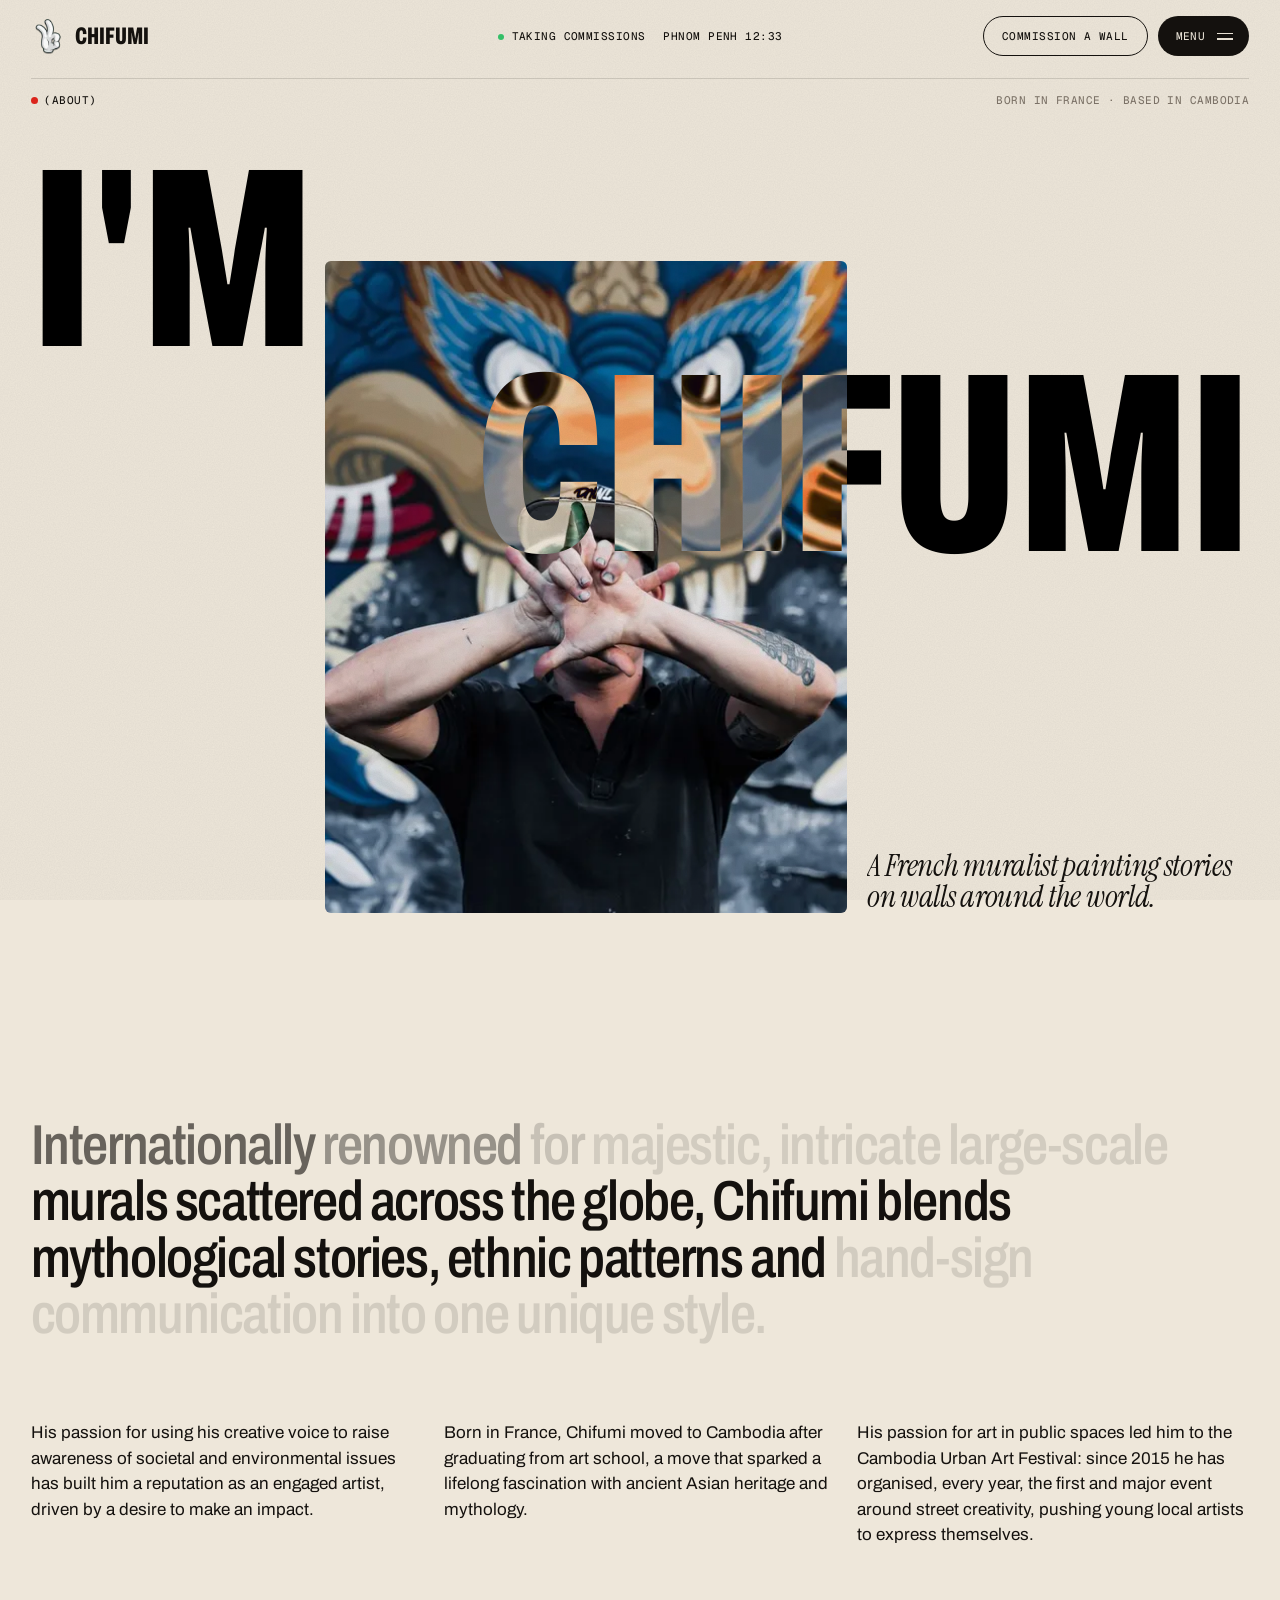
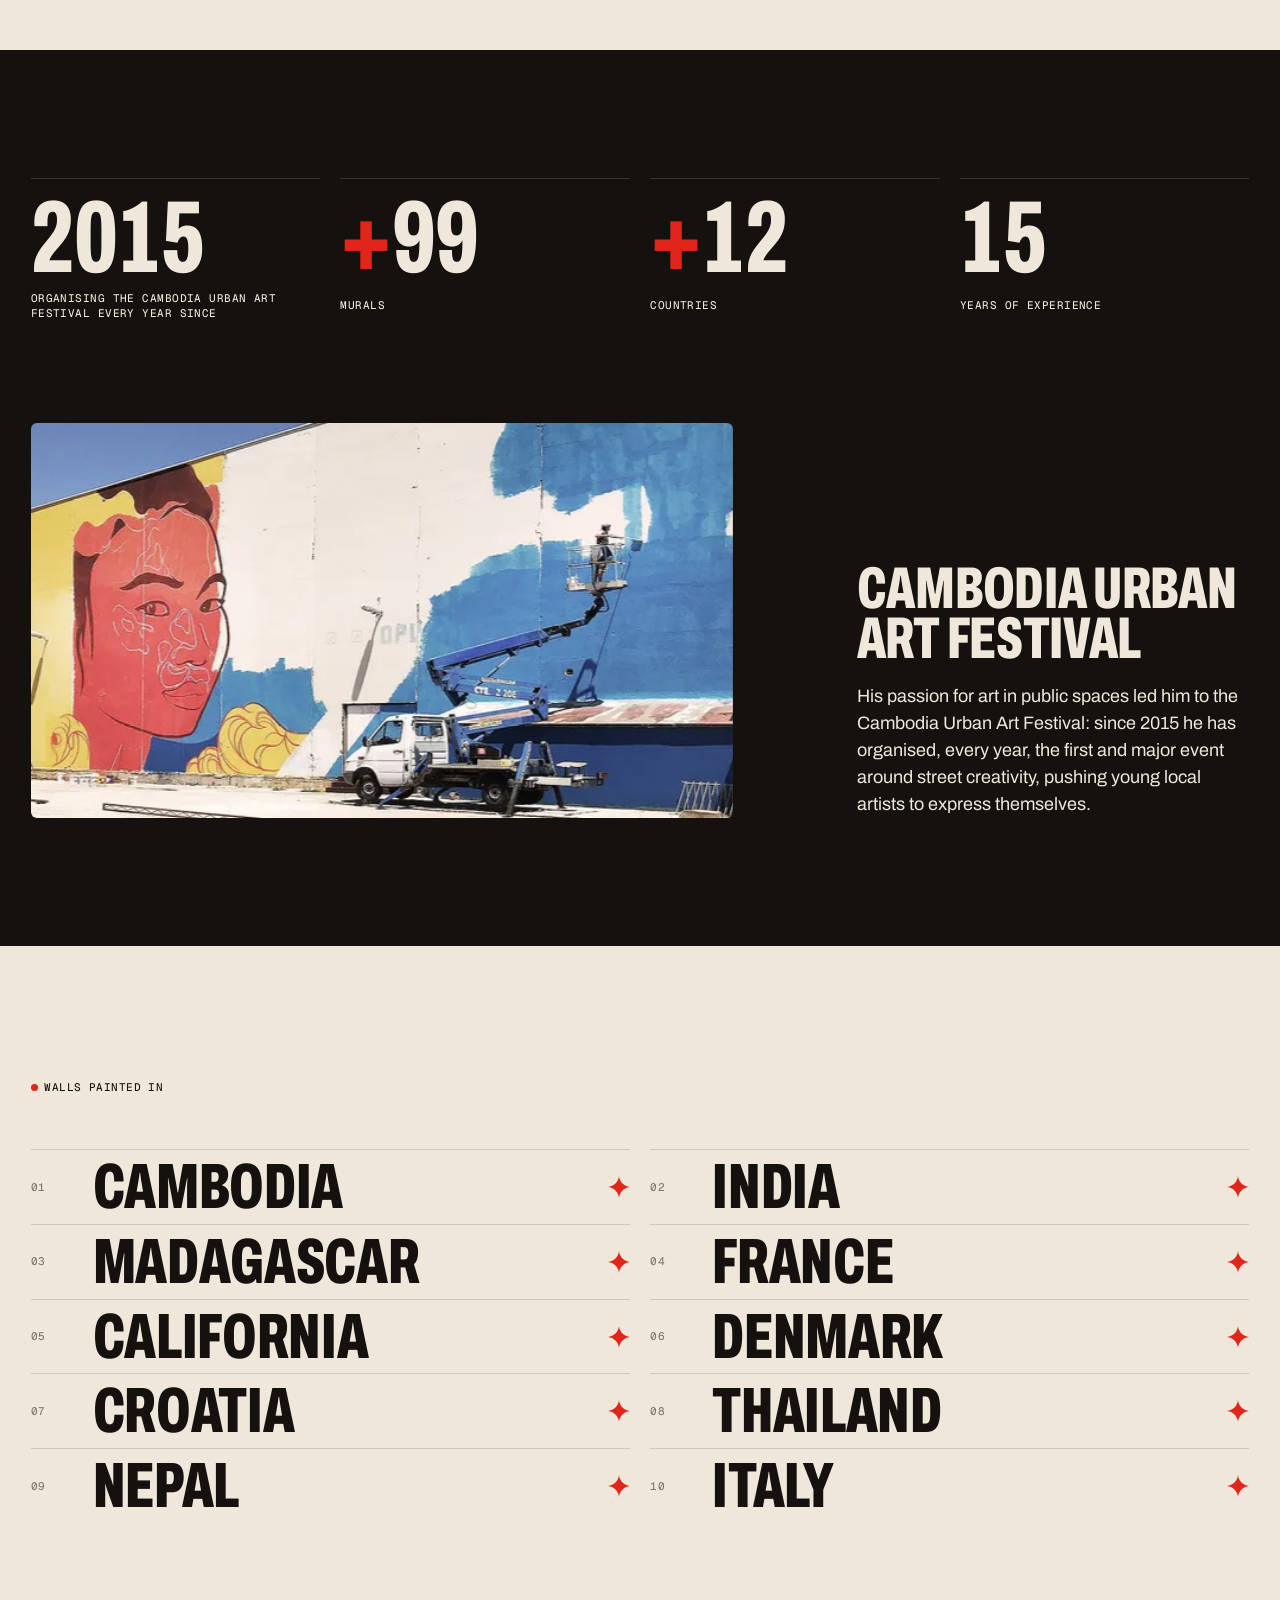
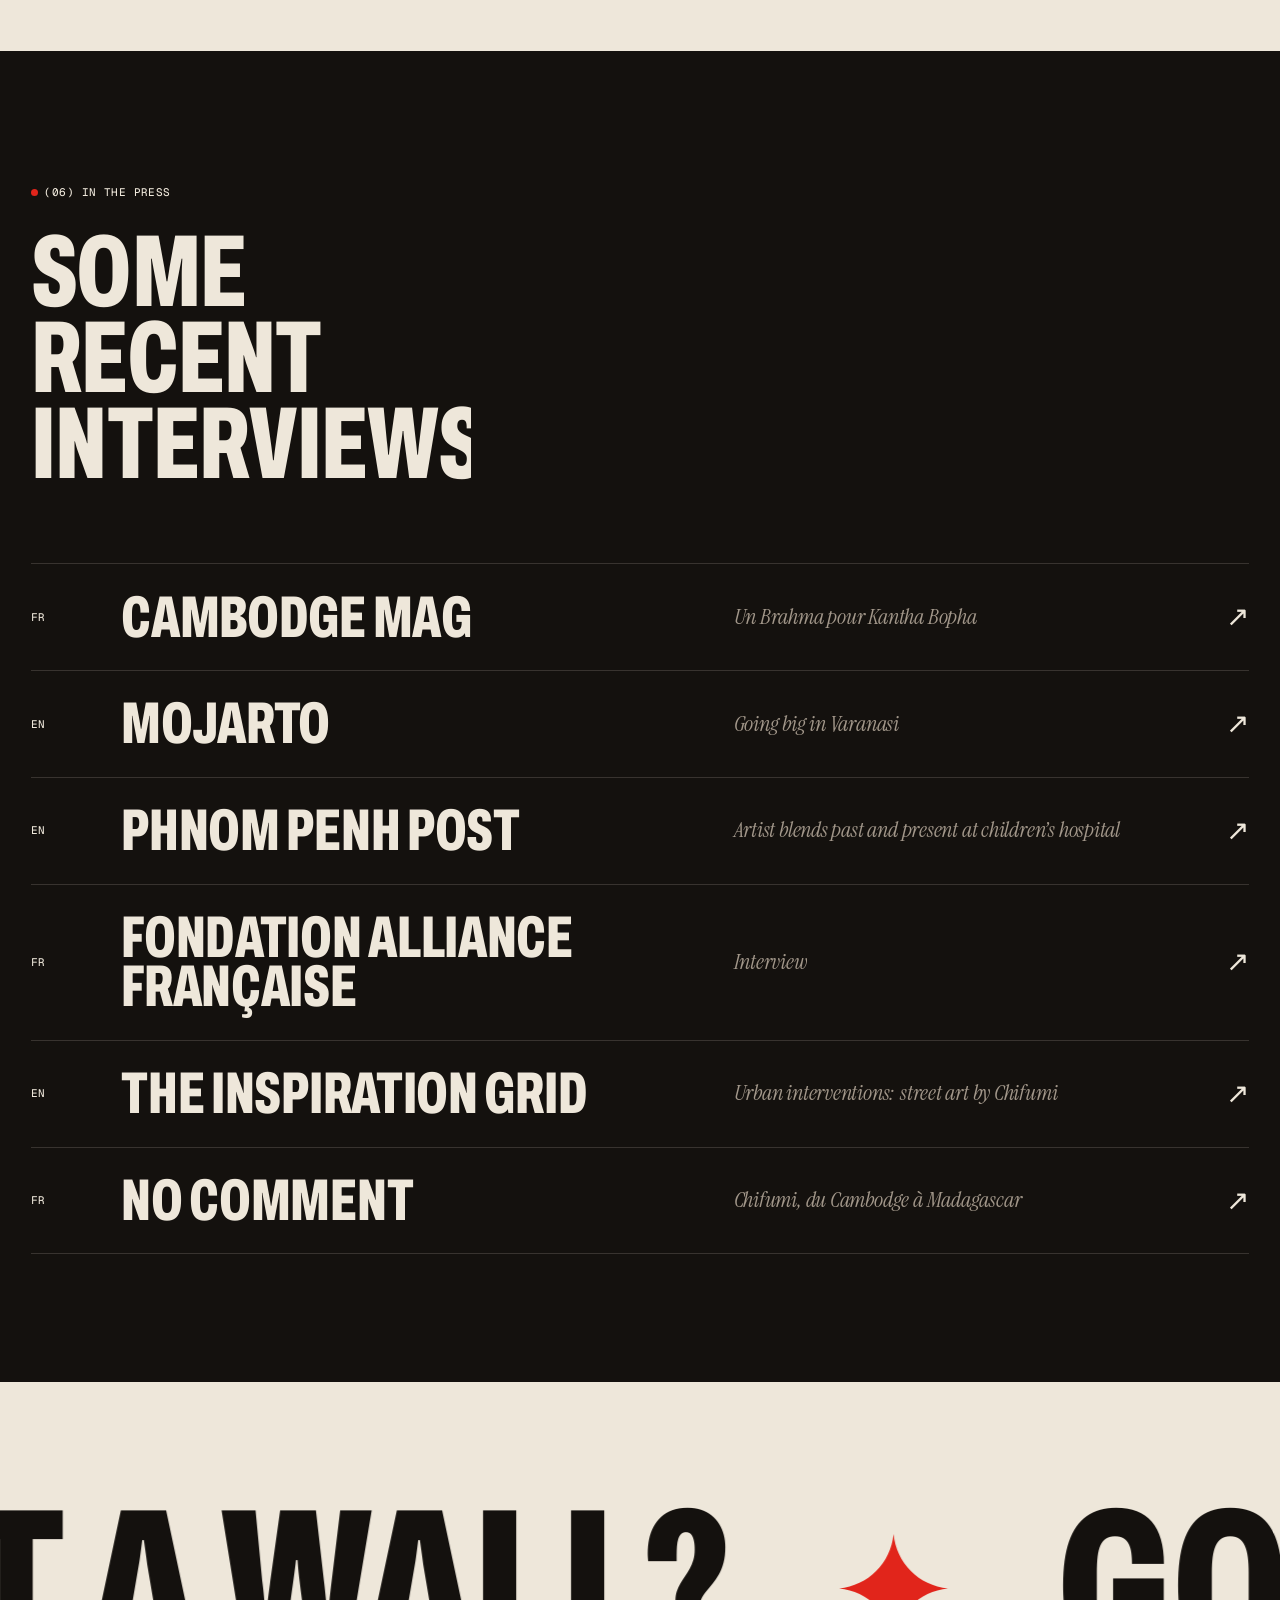
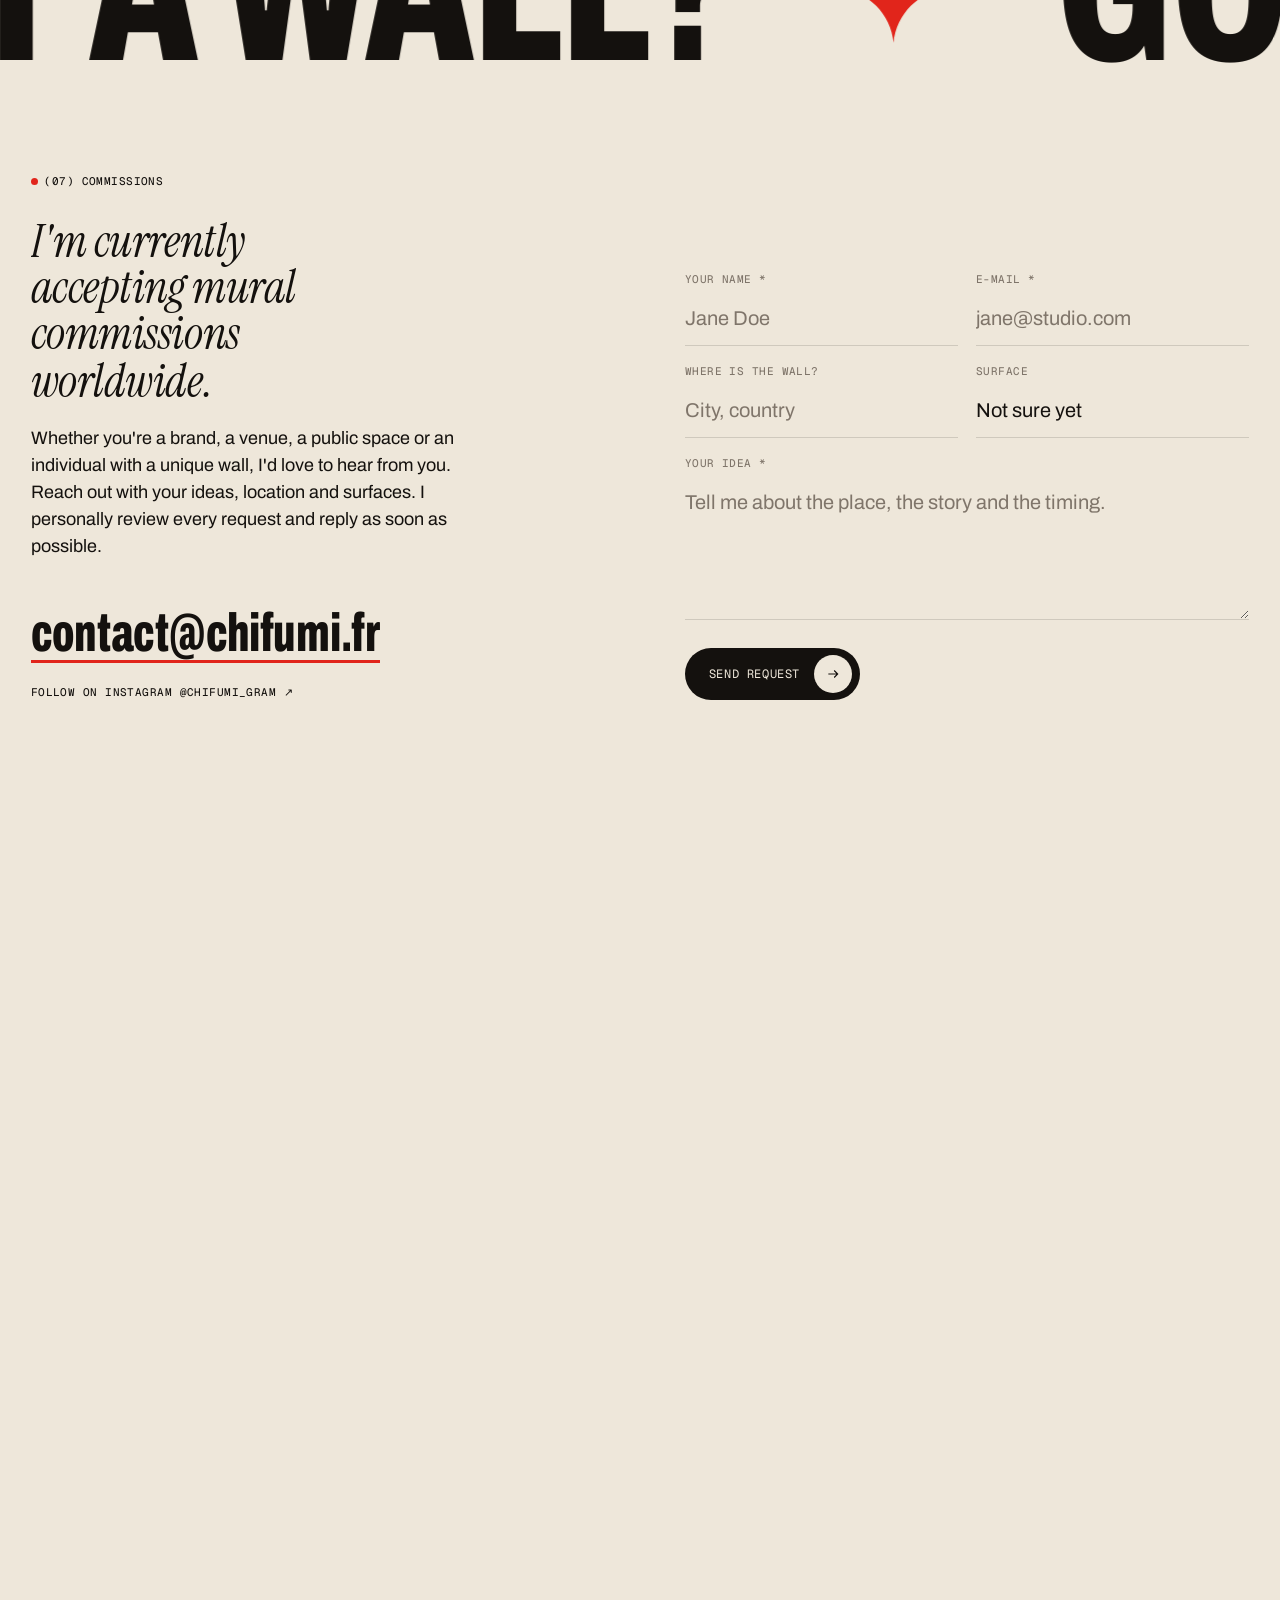
==== commit b31b98f8: "Chifumi site build 2026-11-06: picture-model hand, cream sky" ====
--- a/about/index.html
+++ b/about/index.html
@@ -7,4 +7,4 @@
           if (sessionStorage.getItem('chifumi:pt') === '1') d.classList.add('pt-in');
         } catch (e) {}
       })();
-    </script><link rel="stylesheet" href="/_astro/Contact.UhkfcccU.css"></head><body><a class="sr-only" href="#main">Skip to content</a><header class="nav" data-nav data-theme="paper"><a href="/" class="nav__logo" aria-label="Chifumi, home"><img src="/_astro/hand-ok.COxfuZLB_GmJD8.webp" srcset="/_astro/hand-ok.COxfuZLB_1OeGLb.webp 96w, /_astro/hand-ok.COxfuZLB_GmJD8.webp 1078w" alt sizes="34px" loading="eager" decoding="async" width="1078" height="1099" class="nav__hand"><span class="nav__name">Chifumi</span></a><p class="nav__meta mono" aria-hidden="true"><span><i class="dot"></i>Taking commissions</span><span>Phnom Penh <time data-clock>--:--</time></span></p><div class="nav__right"><a class="nav__cta mono" href="/#contact">Commission a wall</a><button class="nav__menu mono" type="button" data-menu-toggle aria-expanded="false" aria-controls="menu"><span data-menu-word>Menu</span><span class="nav__burger" aria-hidden="true"><i></i><i></i></span></button></div></header><div class="menu" id="menu" data-menu aria-hidden="true"><div class="menu__body"><nav class="menu__links" aria-label="Main"><a class="menu__link" href="/murals" data-menu-link="0"><span class="menu__num mono">01</span><span class="menu__label display"><span>Murals</span></span></a><a class="menu__link" href="/collaborations" data-menu-link="1"><span class="menu__num mono">02</span><span class="menu__label display"><span>Collaborations</span></span></a><a class="menu__link" href="/augmented-reality" data-menu-link="2"><span class="menu__num mono">03</span><span class="menu__label display"><span>Augmented Reality</span></span></a><a class="menu__link" href="/shop" data-menu-link="3"><span class="menu__num mono">04</span><span class="menu__label display"><span>Shop</span></span></a><a class="menu__link" href="/about" data-menu-link="4" aria-current="page"><span class="menu__num mono">05</span><span class="menu__label display"><span>About</span></span></a></nav><div class="menu__preview" aria-hidden="true"><img src="/_astro/mudra-chennai-2022.BFIb-A4q_1KmaWN.webp" srcset="/_astro/mudra-chennai-2022.BFIb-A4q_Z2qi5vQ.webp 600w, /_astro/mudra-chennai-2022.BFIb-A4q_6E5PI.webp 900w, /_astro/mudra-chennai-2022.BFIb-A4q_1KmaWN.webp 1400w" alt sizes="40vw" loading="lazy" decoding="async" data-menu-img="0" width="1400" height="1400" class="is-active"><img src="/_astro/coca-cola-cans.B_9gsMuD_1BxD9Y.webp" srcset="/_astro/coca-cola-cans.B_9gsMuD_1EvPi8.webp 600w, /_astro/coca-cola-cans.B_9gsMuD_1EoLRU.webp 900w, /_astro/coca-cola-cans.B_9gsMuD_1BxD9Y.webp 1400w" alt sizes="40vw" loading="lazy" decoding="async" data-menu-img="1" width="1400" height="1400" class><img src="/_astro/vol-phone.CWaRfnoE_Z1yt1GN.webp" srcset="/_astro/vol-phone.CWaRfnoE_21EJGc.webp 600w, /_astro/vol-phone.CWaRfnoE_Z2rwtz3.webp 900w, /_astro/vol-phone.CWaRfnoE_Z1yt1GN.webp 1400w" alt sizes="40vw" loading="lazy" decoding="async" data-menu-img="2" width="1400" height="1400" class><img src="/_astro/kunthea-2.DTrwBMWk_Z1NgR6P.webp" srcset="/_astro/kunthea-2.DTrwBMWk_Z2m10zr.webp 600w, /_astro/kunthea-2.DTrwBMWk_Z1NgR6P.webp 800w" alt sizes="40vw" loading="lazy" decoding="async" data-menu-img="3" width="800" height="739" class><img src="/_astro/portrait.BTRjmh0K_Z17EoxR.webp" srcset="/_astro/portrait.BTRjmh0K_ZW0oWL.webp 600w, /_astro/portrait.BTRjmh0K_XfWDG.webp 900w, /_astro/portrait.BTRjmh0K_Z17EoxR.webp 1103w" alt sizes="40vw" loading="lazy" decoding="async" data-menu-img="4" width="1103" height="1400" class></div></div><div class="menu__foot mono"><a href="mailto:contact@chifumi.fr">contact@chifumi.fr</a><a href="https://www.instagram.com/chifumi_gram/" target="_blank" rel="noopener">Instagram @chifumi_gram</a><span>Phnom Penh, Cambodia — <time data-clock>--:--</time></span></div></div><main id="main"><section class="ahero" data-theme="paper"><div class="ahero__top wrap"><p class="mono label">(About)</p><p class="mono muted">Born in France · Based in Cambodia</p></div><h1 class="ahero__title display wrap"><span class="split-line"><span data-rise>I'm</span></span><span class="split-line"><span data-rise>Chifumi</span></span></h1><div class="ahero__portrait frame frame--parallax" data-clip-reveal><img src="/_astro/portrait.BTRjmh0K_Z17EoxR.webp" srcset="/_astro/portrait.BTRjmh0K_ZW0oWL.webp 600w, /_astro/portrait.BTRjmh0K_XfWDG.webp 900w, /_astro/portrait.BTRjmh0K_Z17EoxR.webp 1103w" alt="Chifumi making a hand sign in front of one of his murals" sizes="(max-width: 860px) 100vw, 40vw" loading="eager" decoding="async" data-parallax="10" width="1103" height="1400"></div><p class="ahero__sub serif wrap" data-split-lines>A French muralist painting stories on walls around the world.</p></section><section class="abio wrap" data-theme="paper"><p class="abio__lead" data-scrub-words>Internationally renowned for majestic, intricate large-scale murals scattered across the globe, Chifumi blends mythological stories, ethnic patterns and hand-sign communication into one unique style.</p><div class="abio__cols"><p data-fade>His passion for using his creative voice to raise awareness of societal and environmental issues has built him a reputation as an engaged artist, driven by a desire to make an impact.</p><p data-fade>Born in France, Chifumi moved to Cambodia after graduating from art school, a move that sparked a lifelong fascination with ancient Asian heritage and mythology.</p><p data-fade>His passion for art in public spaces led him to the Cambodia Urban Art Festival: since 2015 he has organised, every year, the first and major event around street creativity, pushing young local artists to express themselves.</p></div></section><section class="afacts is-ink" data-theme="ink"><div class="afacts__grid wrap"><div class="afact"><p class="afact__num display">2015</p><p class="mono">Organising the Cambodia Urban Art Festival every year since</p></div><div class="afact"><p class="afact__num display"><span class="stat__prefix">+</span><span data-count="100">100</span></p><p class="mono">Murals</p></div><div class="afact"><p class="afact__num display"><span class="stat__prefix">+</span><span data-count="12">12</span></p><p class="mono">Countries</p></div><div class="afact"><p class="afact__num display"><span class="stat__prefix"></span><span data-count="15">15</span></p><p class="mono">Years of experience</p></div></div><div class="afacts__festival wrap"><div class="frame afacts__img" data-clip-reveal><img src="/_astro/painting-wall.CyXZKyS9_ReFhN.webp" srcset="/_astro/painting-wall.CyXZKyS9_F6GNQ.webp 800w, /_astro/painting-wall.CyXZKyS9_1BvzJ.webp 1300w, /_astro/painting-wall.CyXZKyS9_ReFhN.webp 1370w" alt="A mural in progress, painted from a lift" sizes="(max-width: 860px) 100vw, 55vw" loading="lazy" decoding="async" width="1370" height="570"></div><div class="afacts__text"><h2 class="afacts__title display" data-split-lines>Cambodia Urban Art Festival</h2><p data-fade>His passion for art in public spaces led him to the Cambodia Urban Art Festival: since 2015 he has organised, every year, the first and major event around street creativity, pushing young local artists to express themselves.</p></div></div></section><section class="acountries" data-theme="paper"><p class="mono label wrap">Walls painted in</p><ul class="acountries__list wrap"><li data-fade><span class="mono muted">01</span><span class="display">Cambodia</span><svg class="acountries__star" viewBox="0 0 24 24" aria-hidden="true"><path fill="currentColor" d="M12 0c.6 6.4 5.6 11.4 12 12-6.4.6-11.4 5.6-12 12-.6-6.4-5.6-11.4-12-12C6.4 11.4 11.4 6.4 12 0Z"></path></svg></li><li data-fade><span class="mono muted">02</span><span class="display">India</span><svg class="acountries__star" viewBox="0 0 24 24" aria-hidden="true"><path fill="currentColor" d="M12 0c.6 6.4 5.6 11.4 12 12-6.4.6-11.4 5.6-12 12-.6-6.4-5.6-11.4-12-12C6.4 11.4 11.4 6.4 12 0Z"></path></svg></li><li data-fade><span class="mono muted">03</span><span class="display">Madagascar</span><svg class="acountries__star" viewBox="0 0 24 24" aria-hidden="true"><path fill="currentColor" d="M12 0c.6 6.4 5.6 11.4 12 12-6.4.6-11.4 5.6-12 12-.6-6.4-5.6-11.4-12-12C6.4 11.4 11.4 6.4 12 0Z"></path></svg></li><li data-fade><span class="mono muted">04</span><span class="display">France</span><svg class="acountries__star" viewBox="0 0 24 24" aria-hidden="true"><path fill="currentColor" d="M12 0c.6 6.4 5.6 11.4 12 12-6.4.6-11.4 5.6-12 12-.6-6.4-5.6-11.4-12-12C6.4 11.4 11.4 6.4 12 0Z"></path></svg></li><li data-fade><span class="mono muted">05</span><span class="display">California</span><svg class="acountries__star" viewBox="0 0 24 24" aria-hidden="true"><path fill="currentColor" d="M12 0c.6 6.4 5.6 11.4 12 12-6.4.6-11.4 5.6-12 12-.6-6.4-5.6-11.4-12-12C6.4 11.4 11.4 6.4 12 0Z"></path></svg></li><li data-fade><span class="mono muted">06</span><span class="display">Denmark</span><svg class="acountries__star" viewBox="0 0 24 24" aria-hidden="true"><path fill="currentColor" d="M12 0c.6 6.4 5.6 11.4 12 12-6.4.6-11.4 5.6-12 12-.6-6.4-5.6-11.4-12-12C6.4 11.4 11.4 6.4 12 0Z"></path></svg></li><li data-fade><span class="mono muted">07</span><span class="display">Croatia</span><svg class="acountries__star" viewBox="0 0 24 24" aria-hidden="true"><path fill="currentColor" d="M12 0c.6 6.4 5.6 11.4 12 12-6.4.6-11.4 5.6-12 12-.6-6.4-5.6-11.4-12-12C6.4 11.4 11.4 6.4 12 0Z"></path></svg></li><li data-fade><span class="mono muted">08</span><span class="display">Thailand</span><svg class="acountries__star" viewBox="0 0 24 24" aria-hidden="true"><path fill="currentColor" d="M12 0c.6 6.4 5.6 11.4 12 12-6.4.6-11.4 5.6-12 12-.6-6.4-5.6-11.4-12-12C6.4 11.4 11.4 6.4 12 0Z"></path></svg></li><li data-fade><span class="mono muted">09</span><span class="display">Nepal</span><svg class="acountries__star" viewBox="0 0 24 24" aria-hidden="true"><path fill="currentColor" d="M12 0c.6 6.4 5.6 11.4 12 12-6.4.6-11.4 5.6-12 12-.6-6.4-5.6-11.4-12-12C6.4 11.4 11.4 6.4 12 0Z"></path></svg></li><li data-fade><span class="mono muted">10</span><span class="display">Italy</span><svg class="acountries__star" viewBox="0 0 24 24" aria-hidden="true"><path fill="currentColor" d="M12 0c.6 6.4 5.6 11.4 12 12-6.4.6-11.4 5.6-12 12-.6-6.4-5.6-11.4-12-12C6.4 11.4 11.4 6.4 12 0Z"></path></svg></li></ul></section><section class="press is-ink" data-theme="ink"><header class="press__head wrap"><p class="mono label">(06) In the press</p><h2 class="press__title display" data-split-lines>Some recent interviews</h2></header><ul class="hlist wrap" data-hover-list><li><a href="https://www.cambodgemag.com/post/arts-siem-reap-un-brahma-pour-kantha-bopha" target="_blank" rel="noopener" data-preview="/_astro/cambodge-mag.cRbsb8A7_6ULhO.webp"><span class="hlist__lang mono">FR</span><span class="hlist__outlet display">Cambodge Mag</span><span class="hlist__title serif">Un Brahma pour Kantha Bopha</span><span class="hlist__arrow" aria-hidden="true">↗</span></a></li><li><a href="https://www.youtube.com/watch?v=KnEXLGtKzFM" target="_blank" rel="noopener" data-preview="/_astro/mojarto.q0SQeeVq_1iY7hj.webp"><span class="hlist__lang mono">EN</span><span class="hlist__outlet display">Mojarto</span><span class="hlist__title serif">Going big in Varanasi</span><span class="hlist__arrow" aria-hidden="true">↗</span></a></li><li><a href="https://www.phnompenhpost.com/post-in-depth/artist-blends-past-present-at-children-s-hospital" target="_blank" rel="noopener" data-preview="/_astro/phnom-penh-post.BCoYcJfV_JiYvd.webp"><span class="hlist__lang mono">EN</span><span class="hlist__outlet display">Phnom Penh Post</span><span class="hlist__title serif">Artist blends past and present at children’s hospital</span><span class="hlist__arrow" aria-hidden="true">↗</span></a></li><li><a href="https://www.fondation-alliancefr.org/?p=64568" target="_blank" rel="noopener" data-preview="/_astro/alliance-francaise.DFZGkugC_ZDW3wx.webp"><span class="hlist__lang mono">FR</span><span class="hlist__outlet display">Fondation Alliance Française</span><span class="hlist__title serif">Interview</span><span class="hlist__arrow" aria-hidden="true">↗</span></a></li><li><a href="https://theinspirationgrid.com/urban-interventions-street-art-by-chifumi-krohom/" target="_blank" rel="noopener" data-preview="/_astro/inspiration-grid.BWT9QAjG_PuoBw.webp"><span class="hlist__lang mono">EN</span><span class="hlist__outlet display">The Inspiration Grid</span><span class="hlist__title serif">Urban interventions: street art by Chifumi</span><span class="hlist__arrow" aria-hidden="true">↗</span></a></li><li><a href="https://www.nocomment.mg/chifumi-du-cambodge-a-madagascar/" target="_blank" rel="noopener" data-preview="/_astro/no-comment.CD47jMZk_aQuoR.webp"><span class="hlist__lang mono">FR</span><span class="hlist__outlet display">No Comment</span><span class="hlist__title serif">Chifumi, du Cambodge à Madagascar</span><span class="hlist__arrow" aria-hidden="true">↗</span></a></li></ul><div class="hpreview" data-hover-preview aria-hidden="true"></div></section><section class="contact" id="contact" data-theme="paper"><div class="contact__marquee marquee display" data-marquee data-speed="38" aria-hidden="true"><div class="marquee__inner"><span class="marquee__item">Got a wall?<svg class="marquee__sep" viewBox="0 0 24 24" aria-hidden="true"><path fill="currentColor" d="M12 0c.6 6.4 5.6 11.4 12 12-6.4.6-11.4 5.6-12 12-.6-6.4-5.6-11.4-12-12C6.4 11.4 11.4 6.4 12 0Z"></path></svg></span><span class="marquee__item">Got a wall?<svg class="marquee__sep" viewBox="0 0 24 24" aria-hidden="true"><path fill="currentColor" d="M12 0c.6 6.4 5.6 11.4 12 12-6.4.6-11.4 5.6-12 12-.6-6.4-5.6-11.4-12-12C6.4 11.4 11.4 6.4 12 0Z"></path></svg></span><span class="marquee__item">Got a wall?<svg class="marquee__sep" viewBox="0 0 24 24" aria-hidden="true"><path fill="currentColor" d="M12 0c.6 6.4 5.6 11.4 12 12-6.4.6-11.4 5.6-12 12-.6-6.4-5.6-11.4-12-12C6.4 11.4 11.4 6.4 12 0Z"></path></svg></span><span class="marquee__item">Got a wall?<svg class="marquee__sep" viewBox="0 0 24 24" aria-hidden="true"><path fill="currentColor" d="M12 0c.6 6.4 5.6 11.4 12 12-6.4.6-11.4 5.6-12 12-.6-6.4-5.6-11.4-12-12C6.4 11.4 11.4 6.4 12 0Z"></path></svg></span></div></div><h2 class="sr-only">Got a wall?</h2><div class="contact__grid wrap"><div class="contact__intro"><p class="mono label">(07) Commissions</p><p class="contact__lead serif" data-split-lines>I&#39;m currently accepting mural commissions worldwide.</p><p class="contact__text" data-fade>Whether you&#39;re a brand, a venue, a public space or an individual with a unique wall, I&#39;d love to hear from you. Reach out with your ideas, location and surfaces. I personally review every request and reply as soon as possible.</p><a class="contact__mail display" href="mailto:contact@chifumi.fr" data-magnetic><span>contact@chifumi.fr</span></a><a class="contact__ig mono link-u" href="https://www.instagram.com/chifumi_gram/" target="_blank" rel="noopener">Follow on Instagram @chifumi_gram ↗</a></div><form class="form contact__form" data-mail-form data-to="contact@chifumi.fr" novalidate><div class="form__row"><label class="field"><span class="mono muted">Your name *</span><input name="name" required autocomplete="name" placeholder="Jane Doe"></label><label class="field"><span class="mono muted">E-mail *</span><input name="email" type="email" required autocomplete="email" placeholder="jane@studio.com"></label></div><div class="form__row"><label class="field"><span class="mono muted">Where is the wall?</span><input name="location" placeholder="City, country"></label><label class="field"><span class="mono muted">Surface</span><select name="surface"><option value="">Not sure yet</option><option>Under 50 m²</option><option>50 – 200 m²</option><option>200 m² and up</option><option>Brand / product collaboration</option></select></label></div><label class="field"><span class="mono muted">Your idea *</span><textarea name="message" required rows="4" placeholder="Tell me about the place, the story and the timing."></textarea></label><div class="contact__submit"><button class="btn" type="submit" data-magnetic><span>Send request</span><span class="btn__icon"><svg viewBox="0 0 24 24" fill="none" stroke="currentColor" stroke-width="2" aria-hidden="true"><path d="M4 12h16M14 6l6 6-6 6"></path></svg></span></button><p class="form__note mono muted" data-form-note role="status"></p></div></form></div></section></main><div class="footer-wrap"><footer class="footer" data-footer><div class="footer__cols"><p class="footer__big display">Painting stories on walls around the world.</p><div class="footer__col"><p class="mono">Explore</p><a class="link-u" href="/murals">Murals</a><a class="link-u" href="/collaborations">Collaborations</a><a class="link-u" href="/augmented-reality">Augmented Reality</a><a class="link-u" href="/shop">Shop</a><a class="link-u" href="/about">About</a></div><div class="footer__col"><p class="mono">Connect</p><a class="link-u" href="mailto:contact@chifumi.fr">contact@chifumi.fr</a><a class="link-u" href="https://www.instagram.com/chifumi_gram/" target="_blank" rel="noopener">Instagram</a><a class="link-u" href="/#contact">Commission a wall</a></div><div class="footer__col"><p class="mono">Studio</p><p>Phnom Penh, Cambodia</p><p><time data-clock>--:--</time> local time</p></div></div><div class="footer__logo" data-footer-logo><img src="/_astro/logo-wordmark.BEY24qHF_Z2g5A4w.webp" srcset="/_astro/logo-wordmark.BEY24qHF_2bTvxS.webp 800w, /_astro/logo-wordmark.BEY24qHF_Z2g5A4w.webp 1000w" alt="Chifumi" sizes="78vw" loading="lazy" decoding="async" width="1000" height="558"></div><div class="footer__bottom mono"><span>© 2026 Chifumi. All rights reserved.</span><span>Murals · Collaborations · Screen prints · Augmented reality</span><span class="footer__credit">Site by <a href="https://graphiq.art" target="_blank" rel="noopener" data-credit>GRAPHIQ Studio</a></span><!-- our signature: the GRAPHIQ ball peeks over the divider as the pointer gets close to the credit --><div class="sig" data-sig aria-hidden="true"><canvas></canvas></div></div></footer></div><div class="pt" data-pt aria-hidden="true"><img src="/_astro/hand-ok.COxfuZLB_GmJD8.webp" srcset="/_astro/hand-ok.COxfuZLB_dYkDg.webp 440w, /_astro/hand-ok.COxfuZLB_GmJD8.webp 1078w" alt sizes="220px" loading="eager" decoding="async" width="1078" height="1099"></div><script type="module" src="/_astro/Base.astro_astro_type_script_index_0_lang.BJHPPFi8.js"></script></body></html>+    </script><link rel="stylesheet" href="/_astro/Contact.DmY7I8PF.css"></head><body><a class="sr-only" href="#main">Skip to content</a><header class="nav" data-nav data-theme="paper"><a href="/" class="nav__logo" aria-label="Chifumi, home"><img src="/_astro/hand-ok.COxfuZLB_GmJD8.webp" srcset="/_astro/hand-ok.COxfuZLB_1OeGLb.webp 96w, /_astro/hand-ok.COxfuZLB_GmJD8.webp 1078w" alt sizes="34px" loading="eager" decoding="async" width="1078" height="1099" class="nav__hand"><span class="nav__name">Chifumi</span></a><p class="nav__meta mono" aria-hidden="true"><span><i class="dot"></i>Taking commissions</span><span>Phnom Penh <time data-clock>--:--</time></span></p><div class="nav__right"><a class="nav__cta mono" href="/#contact">Commission a wall</a><button class="nav__menu mono" type="button" data-menu-toggle aria-expanded="false" aria-controls="menu"><span data-menu-word>Menu</span><span class="nav__burger" aria-hidden="true"><i></i><i></i></span></button></div></header><div class="menu" id="menu" data-menu aria-hidden="true"><div class="menu__body"><nav class="menu__links" aria-label="Main"><a class="menu__link" href="/murals" data-menu-link="0"><span class="menu__num mono">01</span><span class="menu__label display"><span>Murals</span></span></a><a class="menu__link" href="/collaborations" data-menu-link="1"><span class="menu__num mono">02</span><span class="menu__label display"><span>Collaborations</span></span></a><a class="menu__link" href="/augmented-reality" data-menu-link="2"><span class="menu__num mono">03</span><span class="menu__label display"><span>Augmented Reality</span></span></a><a class="menu__link" href="/shop" data-menu-link="3"><span class="menu__num mono">04</span><span class="menu__label display"><span>Shop</span></span></a><a class="menu__link" href="/about" data-menu-link="4" aria-current="page"><span class="menu__num mono">05</span><span class="menu__label display"><span>About</span></span></a></nav><div class="menu__preview" aria-hidden="true"><img src="/_astro/mudra-chennai-2022.BFIb-A4q_1KmaWN.webp" srcset="/_astro/mudra-chennai-2022.BFIb-A4q_Z2qi5vQ.webp 600w, /_astro/mudra-chennai-2022.BFIb-A4q_6E5PI.webp 900w, /_astro/mudra-chennai-2022.BFIb-A4q_1KmaWN.webp 1400w" alt sizes="40vw" loading="lazy" decoding="async" data-menu-img="0" width="1400" height="1400" class="is-active"><img src="/_astro/coca-cola-cans.B_9gsMuD_1BxD9Y.webp" srcset="/_astro/coca-cola-cans.B_9gsMuD_1EvPi8.webp 600w, /_astro/coca-cola-cans.B_9gsMuD_1EoLRU.webp 900w, /_astro/coca-cola-cans.B_9gsMuD_1BxD9Y.webp 1400w" alt sizes="40vw" loading="lazy" decoding="async" data-menu-img="1" width="1400" height="1400" class><img src="/_astro/vol-phone.CWaRfnoE_Z1yt1GN.webp" srcset="/_astro/vol-phone.CWaRfnoE_21EJGc.webp 600w, /_astro/vol-phone.CWaRfnoE_Z2rwtz3.webp 900w, /_astro/vol-phone.CWaRfnoE_Z1yt1GN.webp 1400w" alt sizes="40vw" loading="lazy" decoding="async" data-menu-img="2" width="1400" height="1400" class><img src="/_astro/kunthea-2.DTrwBMWk_Z1NgR6P.webp" srcset="/_astro/kunthea-2.DTrwBMWk_Z2m10zr.webp 600w, /_astro/kunthea-2.DTrwBMWk_Z1NgR6P.webp 800w" alt sizes="40vw" loading="lazy" decoding="async" data-menu-img="3" width="800" height="739" class><img src="/_astro/portrait.BTRjmh0K_Z17EoxR.webp" srcset="/_astro/portrait.BTRjmh0K_ZW0oWL.webp 600w, /_astro/portrait.BTRjmh0K_XfWDG.webp 900w, /_astro/portrait.BTRjmh0K_Z17EoxR.webp 1103w" alt sizes="40vw" loading="lazy" decoding="async" data-menu-img="4" width="1103" height="1400" class></div></div><div class="menu__foot mono"><a href="mailto:contact@chifumi.fr">contact@chifumi.fr</a><a href="https://www.instagram.com/chifumi_gram/" target="_blank" rel="noopener">Instagram @chifumi_gram</a><span>Phnom Penh, Cambodia — <time data-clock>--:--</time></span></div></div><main id="main"><section class="ahero" data-theme="paper"><div class="ahero__top wrap"><p class="mono label">(About)</p><p class="mono muted">Born in France · Based in Cambodia</p></div><h1 class="ahero__title display wrap"><span class="split-line"><span data-rise>I'm</span></span><span class="split-line"><span data-rise>Chifumi</span></span></h1><div class="ahero__portrait frame frame--parallax" data-clip-reveal><img src="/_astro/portrait.BTRjmh0K_Z17EoxR.webp" srcset="/_astro/portrait.BTRjmh0K_ZW0oWL.webp 600w, /_astro/portrait.BTRjmh0K_XfWDG.webp 900w, /_astro/portrait.BTRjmh0K_Z17EoxR.webp 1103w" alt="Chifumi making a hand sign in front of one of his murals" sizes="(max-width: 860px) 100vw, 40vw" loading="eager" decoding="async" data-parallax="10" width="1103" height="1400"></div><p class="ahero__sub serif wrap" data-split-lines>A French muralist painting stories on walls around the world.</p></section><section class="abio wrap" data-theme="paper"><p class="abio__lead" data-scrub-words>Internationally renowned for majestic, intricate large-scale murals scattered across the globe, Chifumi blends mythological stories, ethnic patterns and hand-sign communication into one unique style.</p><div class="abio__cols"><p data-fade>His passion for using his creative voice to raise awareness of societal and environmental issues has built him a reputation as an engaged artist, driven by a desire to make an impact.</p><p data-fade>Born in France, Chifumi moved to Cambodia after graduating from art school, a move that sparked a lifelong fascination with ancient Asian heritage and mythology.</p><p data-fade>His passion for art in public spaces led him to the Cambodia Urban Art Festival: since 2015 he has organised, every year, the first and major event around street creativity, pushing young local artists to express themselves.</p></div></section><section class="afacts is-ink" data-theme="ink"><div class="afacts__grid wrap"><div class="afact"><p class="afact__num display">2015</p><p class="mono">Organising the Cambodia Urban Art Festival every year since</p></div><div class="afact"><p class="afact__num display"><span class="stat__prefix">+</span><span data-count="100">100</span></p><p class="mono">Murals</p></div><div class="afact"><p class="afact__num display"><span class="stat__prefix">+</span><span data-count="12">12</span></p><p class="mono">Countries</p></div><div class="afact"><p class="afact__num display"><span class="stat__prefix"></span><span data-count="15">15</span></p><p class="mono">Years of experience</p></div></div><div class="afacts__festival wrap"><div class="frame afacts__img" data-clip-reveal><img src="/_astro/painting-wall.CyXZKyS9_ReFhN.webp" srcset="/_astro/painting-wall.CyXZKyS9_F6GNQ.webp 800w, /_astro/painting-wall.CyXZKyS9_1BvzJ.webp 1300w, /_astro/painting-wall.CyXZKyS9_ReFhN.webp 1370w" alt="A mural in progress, painted from a lift" sizes="(max-width: 860px) 100vw, 55vw" loading="lazy" decoding="async" width="1370" height="570"></div><div class="afacts__text"><h2 class="afacts__title display" data-split-lines>Cambodia Urban Art Festival</h2><p data-fade>His passion for art in public spaces led him to the Cambodia Urban Art Festival: since 2015 he has organised, every year, the first and major event around street creativity, pushing young local artists to express themselves.</p></div></div></section><section class="acountries" data-theme="paper"><p class="mono label wrap">Walls painted in</p><ul class="acountries__list wrap"><li data-fade><span class="mono muted">01</span><span class="display">Cambodia</span><svg class="acountries__star" viewBox="0 0 24 24" aria-hidden="true"><path fill="currentColor" d="M12 0c.6 6.4 5.6 11.4 12 12-6.4.6-11.4 5.6-12 12-.6-6.4-5.6-11.4-12-12C6.4 11.4 11.4 6.4 12 0Z"></path></svg></li><li data-fade><span class="mono muted">02</span><span class="display">India</span><svg class="acountries__star" viewBox="0 0 24 24" aria-hidden="true"><path fill="currentColor" d="M12 0c.6 6.4 5.6 11.4 12 12-6.4.6-11.4 5.6-12 12-.6-6.4-5.6-11.4-12-12C6.4 11.4 11.4 6.4 12 0Z"></path></svg></li><li data-fade><span class="mono muted">03</span><span class="display">Madagascar</span><svg class="acountries__star" viewBox="0 0 24 24" aria-hidden="true"><path fill="currentColor" d="M12 0c.6 6.4 5.6 11.4 12 12-6.4.6-11.4 5.6-12 12-.6-6.4-5.6-11.4-12-12C6.4 11.4 11.4 6.4 12 0Z"></path></svg></li><li data-fade><span class="mono muted">04</span><span class="display">France</span><svg class="acountries__star" viewBox="0 0 24 24" aria-hidden="true"><path fill="currentColor" d="M12 0c.6 6.4 5.6 11.4 12 12-6.4.6-11.4 5.6-12 12-.6-6.4-5.6-11.4-12-12C6.4 11.4 11.4 6.4 12 0Z"></path></svg></li><li data-fade><span class="mono muted">05</span><span class="display">California</span><svg class="acountries__star" viewBox="0 0 24 24" aria-hidden="true"><path fill="currentColor" d="M12 0c.6 6.4 5.6 11.4 12 12-6.4.6-11.4 5.6-12 12-.6-6.4-5.6-11.4-12-12C6.4 11.4 11.4 6.4 12 0Z"></path></svg></li><li data-fade><span class="mono muted">06</span><span class="display">Denmark</span><svg class="acountries__star" viewBox="0 0 24 24" aria-hidden="true"><path fill="currentColor" d="M12 0c.6 6.4 5.6 11.4 12 12-6.4.6-11.4 5.6-12 12-.6-6.4-5.6-11.4-12-12C6.4 11.4 11.4 6.4 12 0Z"></path></svg></li><li data-fade><span class="mono muted">07</span><span class="display">Croatia</span><svg class="acountries__star" viewBox="0 0 24 24" aria-hidden="true"><path fill="currentColor" d="M12 0c.6 6.4 5.6 11.4 12 12-6.4.6-11.4 5.6-12 12-.6-6.4-5.6-11.4-12-12C6.4 11.4 11.4 6.4 12 0Z"></path></svg></li><li data-fade><span class="mono muted">08</span><span class="display">Thailand</span><svg class="acountries__star" viewBox="0 0 24 24" aria-hidden="true"><path fill="currentColor" d="M12 0c.6 6.4 5.6 11.4 12 12-6.4.6-11.4 5.6-12 12-.6-6.4-5.6-11.4-12-12C6.4 11.4 11.4 6.4 12 0Z"></path></svg></li><li data-fade><span class="mono muted">09</span><span class="display">Nepal</span><svg class="acountries__star" viewBox="0 0 24 24" aria-hidden="true"><path fill="currentColor" d="M12 0c.6 6.4 5.6 11.4 12 12-6.4.6-11.4 5.6-12 12-.6-6.4-5.6-11.4-12-12C6.4 11.4 11.4 6.4 12 0Z"></path></svg></li><li data-fade><span class="mono muted">10</span><span class="display">Italy</span><svg class="acountries__star" viewBox="0 0 24 24" aria-hidden="true"><path fill="currentColor" d="M12 0c.6 6.4 5.6 11.4 12 12-6.4.6-11.4 5.6-12 12-.6-6.4-5.6-11.4-12-12C6.4 11.4 11.4 6.4 12 0Z"></path></svg></li></ul></section><section class="press is-ink" data-theme="ink"><header class="press__head wrap"><p class="mono label">(06) In the press</p><h2 class="press__title display" data-split-lines>Some recent interviews</h2></header><ul class="hlist wrap" data-hover-list><li><a href="https://www.cambodgemag.com/post/arts-siem-reap-un-brahma-pour-kantha-bopha" target="_blank" rel="noopener" data-preview="/_astro/cambodge-mag.cRbsb8A7_6ULhO.webp"><span class="hlist__lang mono">FR</span><span class="hlist__outlet display">Cambodge Mag</span><span class="hlist__title serif">Un Brahma pour Kantha Bopha</span><span class="hlist__arrow" aria-hidden="true">↗</span></a></li><li><a href="https://www.youtube.com/watch?v=KnEXLGtKzFM" target="_blank" rel="noopener" data-preview="/_astro/mojarto.q0SQeeVq_1iY7hj.webp"><span class="hlist__lang mono">EN</span><span class="hlist__outlet display">Mojarto</span><span class="hlist__title serif">Going big in Varanasi</span><span class="hlist__arrow" aria-hidden="true">↗</span></a></li><li><a href="https://www.phnompenhpost.com/post-in-depth/artist-blends-past-present-at-children-s-hospital" target="_blank" rel="noopener" data-preview="/_astro/phnom-penh-post.BCoYcJfV_JiYvd.webp"><span class="hlist__lang mono">EN</span><span class="hlist__outlet display">Phnom Penh Post</span><span class="hlist__title serif">Artist blends past and present at children’s hospital</span><span class="hlist__arrow" aria-hidden="true">↗</span></a></li><li><a href="https://www.fondation-alliancefr.org/?p=64568" target="_blank" rel="noopener" data-preview="/_astro/alliance-francaise.DFZGkugC_ZDW3wx.webp"><span class="hlist__lang mono">FR</span><span class="hlist__outlet display">Fondation Alliance Française</span><span class="hlist__title serif">Interview</span><span class="hlist__arrow" aria-hidden="true">↗</span></a></li><li><a href="https://theinspirationgrid.com/urban-interventions-street-art-by-chifumi-krohom/" target="_blank" rel="noopener" data-preview="/_astro/inspiration-grid.BWT9QAjG_PuoBw.webp"><span class="hlist__lang mono">EN</span><span class="hlist__outlet display">The Inspiration Grid</span><span class="hlist__title serif">Urban interventions: street art by Chifumi</span><span class="hlist__arrow" aria-hidden="true">↗</span></a></li><li><a href="https://www.nocomment.mg/chifumi-du-cambodge-a-madagascar/" target="_blank" rel="noopener" data-preview="/_astro/no-comment.CD47jMZk_aQuoR.webp"><span class="hlist__lang mono">FR</span><span class="hlist__outlet display">No Comment</span><span class="hlist__title serif">Chifumi, du Cambodge à Madagascar</span><span class="hlist__arrow" aria-hidden="true">↗</span></a></li></ul><div class="hpreview" data-hover-preview aria-hidden="true"></div></section><section class="contact" id="contact" data-theme="paper"><div class="contact__marquee marquee display" data-marquee data-speed="38" aria-hidden="true"><div class="marquee__inner"><span class="marquee__item">Got a wall?<svg class="marquee__sep" viewBox="0 0 24 24" aria-hidden="true"><path fill="currentColor" d="M12 0c.6 6.4 5.6 11.4 12 12-6.4.6-11.4 5.6-12 12-.6-6.4-5.6-11.4-12-12C6.4 11.4 11.4 6.4 12 0Z"></path></svg></span><span class="marquee__item">Got a wall?<svg class="marquee__sep" viewBox="0 0 24 24" aria-hidden="true"><path fill="currentColor" d="M12 0c.6 6.4 5.6 11.4 12 12-6.4.6-11.4 5.6-12 12-.6-6.4-5.6-11.4-12-12C6.4 11.4 11.4 6.4 12 0Z"></path></svg></span><span class="marquee__item">Got a wall?<svg class="marquee__sep" viewBox="0 0 24 24" aria-hidden="true"><path fill="currentColor" d="M12 0c.6 6.4 5.6 11.4 12 12-6.4.6-11.4 5.6-12 12-.6-6.4-5.6-11.4-12-12C6.4 11.4 11.4 6.4 12 0Z"></path></svg></span><span class="marquee__item">Got a wall?<svg class="marquee__sep" viewBox="0 0 24 24" aria-hidden="true"><path fill="currentColor" d="M12 0c.6 6.4 5.6 11.4 12 12-6.4.6-11.4 5.6-12 12-.6-6.4-5.6-11.4-12-12C6.4 11.4 11.4 6.4 12 0Z"></path></svg></span></div></div><h2 class="sr-only">Got a wall?</h2><div class="contact__grid wrap"><div class="contact__intro"><p class="mono label">(07) Commissions</p><p class="contact__lead serif" data-split-lines>I&#39;m currently accepting mural commissions worldwide.</p><p class="contact__text" data-fade>Whether you&#39;re a brand, a venue, a public space or an individual with a unique wall, I&#39;d love to hear from you. Reach out with your ideas, location and surfaces. I personally review every request and reply as soon as possible.</p><a class="contact__mail display" href="mailto:contact@chifumi.fr" data-magnetic><span>contact@chifumi.fr</span></a><a class="contact__ig mono link-u" href="https://www.instagram.com/chifumi_gram/" target="_blank" rel="noopener">Follow on Instagram @chifumi_gram ↗</a></div><form class="form contact__form" data-mail-form data-to="contact@chifumi.fr" novalidate><div class="form__row"><label class="field"><span class="mono muted">Your name *</span><input name="name" required autocomplete="name" placeholder="Jane Doe"></label><label class="field"><span class="mono muted">E-mail *</span><input name="email" type="email" required autocomplete="email" placeholder="jane@studio.com"></label></div><div class="form__row"><label class="field"><span class="mono muted">Where is the wall?</span><input name="location" placeholder="City, country"></label><label class="field"><span class="mono muted">Surface</span><select name="surface"><option value="">Not sure yet</option><option>Under 50 m²</option><option>50 – 200 m²</option><option>200 m² and up</option><option>Brand / product collaboration</option></select></label></div><label class="field"><span class="mono muted">Your idea *</span><textarea name="message" required rows="4" placeholder="Tell me about the place, the story and the timing."></textarea></label><div class="contact__submit"><button class="btn" type="submit" data-magnetic><span>Send request</span><span class="btn__icon"><svg viewBox="0 0 24 24" fill="none" stroke="currentColor" stroke-width="2" aria-hidden="true"><path d="M4 12h16M14 6l6 6-6 6"></path></svg></span></button><p class="form__note mono muted" data-form-note role="status"></p></div></form></div></section></main><div class="footer-wrap"><footer class="footer" data-footer><div class="footer__cols"><p class="footer__big display">Painting stories on walls around the world.</p><div class="footer__col"><p class="mono">Explore</p><a class="link-u" href="/murals">Murals</a><a class="link-u" href="/collaborations">Collaborations</a><a class="link-u" href="/augmented-reality">Augmented Reality</a><a class="link-u" href="/shop">Shop</a><a class="link-u" href="/about">About</a></div><div class="footer__col"><p class="mono">Connect</p><a class="link-u" href="mailto:contact@chifumi.fr">contact@chifumi.fr</a><a class="link-u" href="https://www.instagram.com/chifumi_gram/" target="_blank" rel="noopener">Instagram</a><a class="link-u" href="/#contact">Commission a wall</a></div><div class="footer__col"><p class="mono">Studio</p><p>Phnom Penh, Cambodia</p><p><time data-clock>--:--</time> local time</p></div></div><div class="footer__logo" data-footer-logo><img src="/_astro/logo-wordmark.BEY24qHF_Z2g5A4w.webp" srcset="/_astro/logo-wordmark.BEY24qHF_2bTvxS.webp 800w, /_astro/logo-wordmark.BEY24qHF_Z2g5A4w.webp 1000w" alt="Chifumi" sizes="78vw" loading="lazy" decoding="async" width="1000" height="558"></div><div class="footer__bottom mono"><span>© 2026 Chifumi. All rights reserved.</span><span>Murals · Collaborations · Screen prints · Augmented reality</span><span class="footer__credit">Site by <a href="https://graphiq.art" target="_blank" rel="noopener" data-credit>GRAPHIQ Studio</a></span><!-- our signature: the GRAPHIQ ball peeks over the divider as the pointer gets close to the credit --><div class="sig" data-sig aria-hidden="true"><canvas></canvas></div></div></footer></div><div class="pt" data-pt aria-hidden="true"><img src="/_astro/hand-ok.COxfuZLB_GmJD8.webp" srcset="/_astro/hand-ok.COxfuZLB_dYkDg.webp 440w, /_astro/hand-ok.COxfuZLB_GmJD8.webp 1078w" alt sizes="220px" loading="eager" decoding="async" width="1078" height="1099"></div><script type="module" src="/_astro/Base.astro_astro_type_script_index_0_lang.BCKNL_im.js"></script></body></html>
--- a/_astro/Contact.DmY7I8PF.css
+++ b/_astro/Contact.DmY7I8PF.css
@@ -0,0 +1 @@
+@font-face{font-family:Archivo Variable;font-style:normal;font-display:swap;font-weight:100 900;font-stretch:62% 125%;src:url(/_astro/archivo-vietnamese-wdth-normal.rJmnGBSt.woff2)format("woff2-variations");unicode-range:U+102-103,U+110-111,U+128-129,U+168-169,U+1A0-1A1,U+1AF-1B0,U+300-301,U+303-304,U+308-309,U+323,U+329,U+1EA0-1EF9,U+20AB}@font-face{font-family:Archivo Variable;font-style:normal;font-display:swap;font-weight:100 900;font-stretch:62% 125%;src:url(/_astro/archivo-latin-ext-wdth-normal.7khWdh9v.woff2)format("woff2-variations");unicode-range:U+100-2BA,U+2BD-2C5,U+2C7-2CC,U+2CE-2D7,U+2DD-2FF,U+304,U+308,U+329,U+1D00-1DBF,U+1E00-1E9F,U+1EF2-1EFF,U+2020,U+20A0-20AB,U+20AD-20C0,U+2113,U+2C60-2C7F,U+A720-A7FF}@font-face{font-family:Archivo Variable;font-style:normal;font-display:swap;font-weight:100 900;font-stretch:62% 125%;src:url(/_astro/archivo-latin-wdth-normal.DY7AcnAa.woff2)format("woff2-variations");unicode-range:U+??,U+131,U+152-153,U+2BB-2BC,U+2C6,U+2DA,U+2DC,U+304,U+308,U+329,U+2000-206F,U+20AC,U+2122,U+2191,U+2193,U+2212,U+2215,U+FEFF,U+FFFD}@font-face{font-family:Instrument Serif;font-style:normal;font-display:swap;font-weight:400;src:url(/_astro/instrument-serif-latin-ext-400-normal.C2je3j2s.woff2)format("woff2"),url(/_astro/instrument-serif-latin-ext-400-normal.CFCUzsTy.woff)format("woff");unicode-range:U+100-2BA,U+2BD-2C5,U+2C7-2CC,U+2CE-2D7,U+2DD-2FF,U+304,U+308,U+329,U+1D00-1DBF,U+1E00-1E9F,U+1EF2-1EFF,U+2020,U+20A0-20AB,U+20AD-20C0,U+2113,U+2C60-2C7F,U+A720-A7FF}@font-face{font-family:Instrument Serif;font-style:normal;font-display:swap;font-weight:400;src:url(/_astro/instrument-serif-latin-400-normal.DnYpCC2O.woff2)format("woff2"),url(/_astro/instrument-serif-latin-400-normal.BVbkICAY.woff)format("woff");unicode-range:U+??,U+131,U+152-153,U+2BB-2BC,U+2C6,U+2DA,U+2DC,U+304,U+308,U+329,U+2000-206F,U+20AC,U+2122,U+2191,U+2193,U+2212,U+2215,U+FEFF,U+FFFD}@font-face{font-family:Instrument Serif;font-style:italic;font-display:swap;font-weight:400;src:url(/_astro/instrument-serif-latin-ext-400-italic.C9HzH3YL.woff2)format("woff2"),url(/_astro/instrument-serif-latin-ext-400-italic.D7-lnxEk.woff)format("woff");unicode-range:U+100-2BA,U+2BD-2C5,U+2C7-2CC,U+2CE-2D7,U+2DD-2FF,U+304,U+308,U+329,U+1D00-1DBF,U+1E00-1E9F,U+1EF2-1EFF,U+2020,U+20A0-20AB,U+20AD-20C0,U+2113,U+2C60-2C7F,U+A720-A7FF}@font-face{font-family:Instrument Serif;font-style:italic;font-display:swap;font-weight:400;src:url(/_astro/instrument-serif-latin-400-italic.DKMiL14s.woff2)format("woff2"),url(/_astro/instrument-serif-latin-400-italic.u__WvvIK.woff)format("woff");unicode-range:U+??,U+131,U+152-153,U+2BB-2BC,U+2C6,U+2DA,U+2DC,U+304,U+308,U+329,U+2000-206F,U+20AC,U+2122,U+2191,U+2193,U+2212,U+2215,U+FEFF,U+FFFD}@font-face{font-family:Geist Mono Variable;font-style:normal;font-display:swap;font-weight:100 900;src:url(/_astro/geist-mono-cyrillic-ext-wght-normal.X_5orZeX.woff2)format("woff2-variations");unicode-range:U+460-52F,U+1C80-1C8A,U+20B4,U+2DE0-2DFF,U+A640-A69F,U+FE2E-FE2F}@font-face{font-family:Geist Mono Variable;font-style:normal;font-display:swap;font-weight:100 900;src:url(/_astro/geist-mono-cyrillic-wght-normal.DiZS0aHC.woff2)format("woff2-variations");unicode-range:U+301,U+400-45F,U+490-491,U+4B0-4B1,U+2116}@font-face{font-family:Geist Mono Variable;font-style:normal;font-display:swap;font-weight:100 900;src:url(/_astro/geist-mono-symbols2-wght-normal.CO5SzqOn.woff2)format("woff2-variations");unicode-range:U+2000-2001,U+2004-2008,U+200A,U+23B8-23BD,U+2500-259F}@font-face{font-family:Geist Mono Variable;font-style:normal;font-display:swap;font-weight:100 900;src:url(/_astro/geist-mono-vietnamese-wght-normal.DadHysG0.woff2)format("woff2-variations");unicode-range:U+102-103,U+110-111,U+128-129,U+168-169,U+1A0-1A1,U+1AF-1B0,U+300-301,U+303-304,U+308-309,U+323,U+329,U+1EA0-1EF9,U+20AB}@font-face{font-family:Geist Mono Variable;font-style:normal;font-display:swap;font-weight:100 900;src:url(/_astro/geist-mono-latin-ext-wght-normal.Bwz-egvJ.woff2)format("woff2-variations");unicode-range:U+100-2BA,U+2BD-2C5,U+2C7-2CC,U+2CE-2D7,U+2DD-2FF,U+304,U+308,U+329,U+1D00-1DBF,U+1E00-1E9F,U+1EF2-1EFF,U+2020,U+20A0-20AB,U+20AD-20C0,U+2113,U+2C60-2C7F,U+A720-A7FF}@font-face{font-family:Geist Mono Variable;font-style:normal;font-display:swap;font-weight:100 900;src:url(/_astro/geist-mono-latin-wght-normal.XN7g48iV.woff2)format("woff2-variations");unicode-range:U+??,U+131,U+152-153,U+2BB-2BC,U+2C6,U+2DA,U+2DC,U+304,U+308,U+329,U+2000-206F,U+20AC,U+2122,U+2191,U+2193,U+2212,U+2215,U+FEFF,U+FFFD}:root{--paper:#eee7da;--paper-2:#e3d9c8;--ink:#14110e;--ink-2:#1e1914;--ink-3:#2b241e;--red:#e1251b;--red-deep:#b51a11;--gold:#f3b23b;--blue:#1f4fa3;--navy:#14223a;--amber:#2c1a0e;--mute:#7f756a;--mute-ink:#a2978a;--line:#14110e24;--line-ink:#eee7da29;--f-display:"Archivo Variable", "Arial Narrow", Arial, sans-serif;--f-serif:"Instrument Serif", Georgia, serif;--f-mono:"Geist Mono Variable", ui-monospace, Menlo, monospace;--pad:clamp(16px, 2.4vw, 40px);--gap:clamp(12px, 1.6vw, 24px);--radius:6px;--ease:cubic-bezier(.16, 1, .3, 1);--nav-h:72px}*,:before,:after{box-sizing:border-box}html,body,h1,h2,h3,h4,p,ul,ol,figure,blockquote{margin:0;padding:0}ul,ol{list-style:none}img,video,svg{max-width:100%;display:block}a{color:inherit;text-decoration:none}button,input,textarea,select{font:inherit;color:inherit}button{cursor:pointer;background:0 0;border:0;padding:0}html{background:var(--paper);color:var(--ink);-webkit-text-size-adjust:100%}body{font-family:var(--f-display);-webkit-font-smoothing:antialiased;-moz-osx-font-smoothing:grayscale;text-rendering:optimizelegibility;font-size:16px;font-stretch:100%;line-height:1.5;overflow-x:clip}::selection{background:var(--red);color:var(--paper)}html.lenis,html.lenis body{height:auto}.lenis.lenis-smooth{scroll-behavior:auto!important}.lenis.lenis-smooth [data-lenis-prevent]{overscroll-behavior:contain}.lenis.lenis-stopped{overflow:clip}body:after{content:"";z-index:200;pointer-events:none;opacity:.09;mix-blend-mode:multiply;background-image:url("data:image/svg+xml,%3Csvg xmlns='http://www.w3.org/2000/svg' width='220' height='220'%3E%3Cfilter id='n'%3E%3CfeTurbulence type='fractalNoise' baseFrequency='.85' numOctaves='3' stitchTiles='stitch'/%3E%3CfeColorMatrix values='0 0 0 0 0 0 0 0 0 0 0 0 0 0 0 0 0 0 .55 0'/%3E%3C/filter%3E%3Crect width='100%25' height='100%25' filter='url(%23n)'/%3E%3C/svg%3E");position:fixed;inset:0}.display{font-family:var(--f-display);text-transform:uppercase;letter-spacing:-.005em;font-weight:800;font-stretch:62%;line-height:.84}.serif{font-family:var(--f-serif);letter-spacing:-.01em;font-style:italic;font-weight:400}.mono{font-family:var(--f-mono);letter-spacing:.04em;text-transform:uppercase;font-size:11px;font-weight:450;line-height:1.35}.label{align-items:center;gap:.6em;display:inline-flex}.label:before{content:"";background:var(--red);border-radius:50%;flex:none;width:7px;height:7px}.muted{color:var(--mute)}.is-ink .muted{color:var(--mute-ink)}.sr-only{clip:rect(0 0 0 0);white-space:nowrap;width:1px;height:1px;position:absolute;overflow:hidden}.split-line{margin-bottom:-.06em;padding-bottom:.06em;overflow:clip}.split-mask{vertical-align:top;margin-bottom:-.08em;padding-bottom:.08em;display:inline-block;overflow:clip}.is-ink{background:var(--ink);color:var(--paper)}.is-red{background:var(--red);color:var(--ink)}.wrap{padding-inline:var(--pad)}.section{padding-block:clamp(96px,14vw,220px);position:relative}.grid-12{gap:var(--gap);grid-template-columns:repeat(12,minmax(0,1fr));display:grid}.frame{border-radius:var(--radius);background:var(--paper-2);position:relative;overflow:hidden}.is-ink .frame{background:var(--ink-3)}.frame img{object-fit:cover;width:100%;height:100%}.frame--parallax img{height:118%;margin-top:-9%}.btn{--h:52px;height:var(--h);background:var(--ink);color:var(--paper);font-family:var(--f-mono);letter-spacing:.05em;text-transform:uppercase;isolation:isolate;transition:color .5s var(--ease);border-radius:999px;align-items:center;gap:14px;padding:0 8px 0 24px;font-size:12px;display:inline-flex;position:relative;overflow:hidden}.btn:before{content:"";background:var(--red);border-radius:inherit;transition:transform .6s var(--ease);z-index:-1;position:absolute;inset:0;transform:translateY(101%)}.btn:hover:before,.btn:focus-visible:before{transform:translateY(0)}.btn__icon{background:var(--paper);width:38px;height:38px;color:var(--ink);border-radius:50%;place-items:center;display:grid;overflow:hidden}.btn__icon svg{width:14px;height:14px;transition:transform .6s var(--ease)}.btn:hover .btn__icon svg{transform:rotate(-45deg)}.is-ink .btn,.btn--paper{background:var(--paper);color:var(--ink)}.is-ink .btn .btn__icon,.btn--paper .btn__icon{background:var(--ink);color:var(--paper)}.is-ink .btn:hover,.btn--paper:hover{color:var(--paper)}.link-u{transition:background-size .6s var(--ease);background:linear-gradient(currentColor,currentColor) 0 100%/0 1px no-repeat}.link-u:hover{background-size:100% 1px}.nav{z-index:60;height:var(--nav-h);padding-inline:var(--pad);color:var(--ink);transition:color .5s var(--ease), transform .7s var(--ease);pointer-events:none;grid-template-columns:1fr auto 1fr;align-items:center;display:grid;position:fixed;inset:0 0 auto}.nav>*{pointer-events:auto}.nav[data-theme=ink],.nav[data-theme=image],.nav[data-theme=navy],.nav[data-theme=blue],.nav[data-theme=amber]{color:var(--paper)}.nav[data-theme=red]{color:var(--ink)}.nav.is-hidden{transform:translateY(-110%)}.nav__logo{justify-self:start;align-items:center;gap:10px;display:inline-flex}.nav__hand{width:34px;height:34px;transition:transform .8s var(--ease);filter:drop-shadow(0 1px #00000059)}.nav__logo:hover .nav__hand{transform:rotate(-18deg)scale(1.08)}.nav__name{text-transform:uppercase;letter-spacing:.01em;font-size:24px;font-weight:800;font-stretch:62%;line-height:1}.nav__meta{text-align:center;justify-self:center;gap:18px;display:flex}.nav__meta .dot{background:#35c46a;border-radius:50%;width:6px;height:6px;margin-right:8px;animation:2.2s infinite pulse;display:inline-block;box-shadow:0 0 #35c46a99}@keyframes pulse{70%{box-shadow:0 0 0 8px #35c46a00}to{box-shadow:0 0 #35c46a00}}.nav__right{justify-self:end;align-items:center;gap:10px;display:flex}.nav__cta{height:40px;transition:background .4s var(--ease), color .4s var(--ease), border-color .4s;border:1px solid;border-radius:999px;align-items:center;padding:0 18px;display:inline-flex}.nav__cta:hover{background:var(--red);border-color:var(--red);color:var(--paper)}.nav__menu{background:var(--ink);height:40px;color:var(--paper);transition:background .4s var(--ease), color .4s var(--ease);border-radius:999px;align-items:center;gap:12px;padding:0 16px 0 18px;display:inline-flex}.nav[data-theme=ink] .nav__menu,.nav[data-theme=image] .nav__menu,.nav[data-theme=navy] .nav__menu,.nav[data-theme=blue] .nav__menu,.nav[data-theme=amber] .nav__menu{background:var(--paper);color:var(--ink)}.nav__burger{gap:4px;width:16px;display:grid}.nav__burger i{height:1.5px;transition:transform .6s var(--ease);background:currentColor}.menu-open .nav{color:var(--ink)}.menu-open .nav .nav__menu{background:var(--ink);color:var(--paper)}.menu-open .nav__burger i:first-child{transform:translateY(2.75px)rotate(45deg)}.menu-open .nav__burger i:last-child{transform:translateY(-2.75px)rotate(-45deg)}.menu-open .nav__cta,.menu-open .nav__meta{opacity:0;pointer-events:none}@media (width<=860px){:root{--nav-h:64px}.nav__meta,.nav__cta{display:none}.nav{grid-template-columns:1fr auto}}.menu{z-index:55;background:var(--red);color:var(--ink);clip-path:inset(0 0 100%);visibility:hidden;padding:calc(var(--nav-h) + 4vh) var(--pad) var(--pad);grid-template-rows:1fr auto;display:grid;position:fixed;inset:0}.menu.is-open{visibility:visible}.menu__body{gap:var(--gap);grid-template-columns:minmax(0,1.4fr) minmax(0,1fr);align-items:center;display:grid}.menu__links{gap:.2vh;display:grid}.menu__link{align-items:flex-start;gap:14px;width:fit-content;display:flex}.menu__num{padding-top:.9vw}.menu__label{padding-bottom:.04em;font-size:clamp(54px,9.6vh,132px);overflow:clip}.menu__label span{transition:transform .6s var(--ease);display:inline-block}.menu__link:hover .menu__label span{transform:translate(.18em)skew(-6deg)}.menu__link[aria-current=page] .menu__label span{color:var(--paper)}.menu__preview{aspect-ratio:4/5;border-radius:var(--radius);background:var(--red-deep);justify-self:end;width:min(100%,52vh);max-height:64vh;position:relative;overflow:hidden}.menu__preview img{object-fit:cover;clip-path:inset(100% 0 0);width:100%;height:100%;position:absolute;inset:0}.menu__preview img.is-active{clip-path:inset(0)}.menu__foot{border-top:1px solid #14110e40;flex-wrap:wrap;justify-content:space-between;gap:16px 32px;padding-top:20px;display:flex}.menu__foot a:hover{color:var(--paper)}@media (width<=860px){.menu__body{grid-template-columns:1fr}.menu__preview{display:none}.menu__label{font-size:clamp(48px,15vw,96px)}}.pt{z-index:150;background:var(--red);clip-path:inset(100% 0 0);pointer-events:none;place-items:center;display:grid;position:fixed;inset:0}.pt img{width:clamp(120px,14vw,220px);height:auto}.pt-in .pt{clip-path:inset(0)}.footer-wrap{clip-path:polygon(0 0,100% 0,100% 100%,0 100%);height:100svh;position:relative}.footer{background:var(--red);height:100svh;color:var(--ink);padding:calc(var(--nav-h) + 3vh) var(--pad) var(--pad);grid-template-rows:auto 1fr auto;gap:24px;display:grid;position:fixed;inset:auto 0 0}.footer__cols{gap:var(--gap);grid-template-columns:1.4fr repeat(3,1fr);display:grid}.footer__big{max-width:14ch;font-size:clamp(30px,3.2vw,56px)}.footer__col{align-content:start;gap:8px;display:grid}.footer__col .mono:first-child{opacity:.6;margin-bottom:8px}.footer__col a,.footer__col p:not(.mono){width:fit-content;font-size:18px;font-weight:500}.footer__logo{place-self:end center;min-height:0;position:relative}.footer__logo img{filter:drop-shadow(0 18px 30px #50000040);width:auto;height:min(50svh,46vw)}.footer__bottom{border-top:1px solid #14110e40;flex-wrap:wrap;justify-content:space-between;gap:8px 24px;padding-top:16px;display:flex;position:relative}.footer__bottom a:hover{color:var(--paper)}.footer__credit a{text-underline-offset:4px;text-decoration:underline 1.5px #0000;transition:text-decoration-color .3s,color .3s}.footer__credit a:hover,.footer__credit a:focus-visible{text-decoration-color:currentColor}.sig{pointer-events:none;width:220px;height:120px;position:absolute;bottom:100%;right:-6px}.sig canvas{width:100%;height:100%;position:absolute;inset:0}@media (width<=640px){.sig{width:160px;height:87px}}@media (width<=860px){.footer__cols{grid-template-columns:1fr 1fr}.footer__big{grid-column:1/-1}}.marquee{white-space:nowrap;display:flex;overflow:clip}.marquee__inner{will-change:transform;flex:none;align-items:center;display:flex}.marquee__item{white-space:nowrap;flex:none;align-items:center;gap:.35em;padding-right:.35em;display:inline-flex}.marquee__sep{flex:none;width:.62em;height:.62em}.form{gap:18px;display:grid}.field{gap:6px;display:grid;position:relative}.field input,.field textarea,.field select{border:0;border-bottom:1px solid var(--line);appearance:none;background:0 0;border-radius:0;outline:none;width:100%;padding:10px 0 12px;font-size:20px;transition:border-color .4s}.field textarea{resize:vertical;min-height:120px}.field input:focus,.field textarea:focus,.field select:focus{border-color:var(--red)}.field input::placeholder,.field textarea::placeholder{color:var(--mute)}.form__row{grid-template-columns:1fr 1fr;gap:18px;display:grid}.form__note{min-height:1.4em}@media (width<=640px){.form__row{grid-template-columns:1fr}}@media (prefers-reduced-motion:reduce){*,:before,:after{transition-duration:.01ms!important;animation-duration:.01ms!important}}.loader{z-index:120;color:var(--paper);display:none;position:fixed;inset:0}.js .loader.is-on{display:block}.loader__bg{background:var(--ink);position:absolute;inset:0}.loader__top{top:calc(var(--nav-h) * .5 - 6px);left:var(--pad);right:var(--pad);justify-content:space-between;display:flex;position:absolute}.loader__ready{left:var(--pad);bottom:calc(var(--pad) + 6px);color:var(--mute-ink);position:absolute}.loader__count{right:var(--pad);bottom:calc(var(--pad) - .08em);font-variant-numeric:tabular-nums;font-size:clamp(90px,16vw,300px);line-height:.8;position:absolute}@media (width<=860px){.loader__top span:nth-child(2){display:none}}.stage{--stage-bg:var(--paper);--stage-ink:#10283a;background:var(--stage-bg);height:100svh;min-height:560px;color:var(--stage-ink);position:relative;overflow:clip}.stage__pin{background:radial-gradient(80% 65% at 50% 46%, #f8f3eae6 0%, #f8f3ea00 100%), linear-gradient(to bottom, #e9e0cf 0%, var(--stage-bg) 55%, #f2ece1 100%);height:100svh;min-height:560px;position:relative;overflow:hidden}.stage__words{pointer-events:none;z-index:1;place-items:center;display:grid;position:absolute;inset:0}.stage__word{letter-spacing:-.01em;white-space:nowrap;color:var(--stage-ink);grid-area:1/1;font-size:min(23vw,46svh);line-height:.84}.stage__word--chant{color:var(--red);font-size:min(34vw,62svh)}.stage__word .char{display:inline-block}.stage__pics{z-index:2;pointer-events:none;position:absolute;inset:0}.stage__pic{left:var(--x);top:var(--y);width:var(--w);opacity:0;will-change:transform, opacity;background:#fff;border-radius:4px;margin:0;padding:6px;position:absolute;box-shadow:0 0 0 1px #10283a1a,0 24px 50px #10283a2e}.stage__pic img{aspect-ratio:4/5;object-fit:cover;border-radius:2px;width:100%;height:auto}.stage__canvas{z-index:3;width:100%;height:100%;display:block;position:absolute;inset:0}.stage__fallback{z-index:3;width:min(44vh,70vw);display:none;position:absolute;top:50%;left:50%;translate:-50% -50%}.stage__fallback img{filter:drop-shadow(0 24px 40px #10283a2e);width:100%;height:auto;mask-image:linear-gradient(#000 78%,#0000 100%)}.stage.no-webgl .stage__fallback{display:block}.stage.no-webgl .stage__canvas{display:none}.stage__top{z-index:4;top:calc(var(--nav-h) + 6px);left:var(--pad);right:var(--pad);border-top:1px solid #10283a2e;justify-content:space-between;gap:16px;padding-top:14px;display:flex;position:absolute}.stage__captions{z-index:4;left:50%;bottom:calc(var(--pad) + 4px);text-align:center;place-items:center;width:min(90vw,640px);display:grid;position:absolute;translate:-50%}.stage__caption{opacity:0;grid-area:1/1;font-size:12px}.stage__caption-fr{color:var(--red)}.stage__bottom{z-index:4;left:var(--pad);right:var(--pad);bottom:var(--pad);pointer-events:none;justify-content:space-between;align-items:flex-end;gap:24px;display:flex;position:absolute}.stage__tag{max-width:15ch;font-size:clamp(26px,2.5vw,46px);line-height:1}.stage__scroll{align-items:center;gap:12px;display:flex}.stage__scroll i{background:#10283a33;width:1px;height:46px;position:relative;overflow:hidden}.stage__scroll i:after{content:"";background:var(--stage-ink);animation:scrollcue 2s var(--ease) infinite;position:absolute;inset:0}@keyframes scrollcue{0%{transform:translateY(-100%)}60%,to{transform:translateY(100%)}}@media (width<=860px){.stage__disciplines{display:none}.stage__words{place-items:start center;padding-top:27svh}.stage__word{font-size:24vw}.stage__word--chant{font-size:36vw}.stage__pic{left:var(--mx);top:var(--my);width:var(--mw);padding:4px}.stage__tag{font-size:22px}.stage__captions{bottom:calc(var(--pad) + 70px)}}html:not(.js) .stage__fallback,.stage.is-static .stage__fallback{display:block}html:not(.js) .stage__canvas,.stage.is-static .stage__canvas,html:not(.js) .stage__word:not([data-word="0"]){display:none}.manifesto{padding-block:clamp(110px,15vw,260px) clamp(90px,11vw,200px);position:relative}.manifesto__label{position:absolute;top:calc(clamp(110px,15vw,260px) + .9vw)}.manifesto__lead{letter-spacing:-.025em;text-indent:26%;font-size:clamp(34px,5.6vw,108px);font-weight:560;font-stretch:78%;line-height:.98}.manifesto__lead .word{text-indent:0;will-change:opacity}.pill{vertical-align:-.06em;text-indent:0;background:var(--paper-2);border-radius:999px;width:1.7em;height:.8em;margin-inline:.04em;display:inline-block;overflow:hidden}.pill img{object-fit:cover;width:100%;height:100%}.manifesto__row{gap:var(--gap);grid-template-columns:repeat(12,minmax(0,1fr));align-items:end;margin-top:clamp(72px,10vw,180px);display:grid}.manifesto__hand{grid-column:1/span 3;width:100%;max-width:300px}.manifesto__hand img{filter:drop-shadow(0 22px 26px #14110e2e);width:100%;height:auto}.manifesto__q{grid-column:4/span 5;font-size:clamp(40px,4.6vw,88px)}.manifesto__body{grid-column:10/span 3;font-size:18px;line-height:1.45}@media (width<=860px){.manifesto__label{margin-bottom:28px;position:static}.manifesto__lead{text-indent:0}.manifesto__row>*{grid-column:1/-1!important}.manifesto__hand{max-width:150px}}.gestures{border-top:1px solid var(--line);padding-block:clamp(80px,10vw,180px)}.gestures__head{gap:var(--gap);grid-template-columns:repeat(12,minmax(0,1fr));align-items:end;display:grid}.gestures__head .label{grid-column:1/-1;margin-bottom:2vw}.gestures__title{white-space:nowrap;grid-column:1/span 8;font-size:clamp(72px,13vw,250px)}.gestures__title .char{display:inline-block}.gestures__intro{grid-column:9/span 4;max-width:36ch;padding-bottom:1vw;font-size:18px}.gestures__intro em{color:var(--red);font-size:1.35em}.gestures__body{gap:var(--gap);grid-template-columns:minmax(0,1fr) minmax(0,1fr);margin-top:clamp(48px,7vw,120px);display:grid}.gestures__sticky{top:calc(var(--nav-h) + 8px);height:calc(100svh - var(--nav-h) - 8px - var(--pad));position:sticky}.gestures__frame{height:100%}.gestures__frame img{position:absolute;inset:0}.js .gestures__frame img+img{clip-path:inset(100% 0 0)}.gestures__count{color:var(--paper);text-shadow:0 2px 30px #0000004d;font-size:clamp(54px,6vw,110px);display:flex;position:absolute;bottom:16px;left:20px}.gestures__count span:first-child{display:inline-block}.gesture{min-height:calc(100svh - var(--nav-h));flex-direction:column;justify-content:center;gap:18px;padding-left:clamp(16px,4vw,72px);display:flex}.gesture+.gesture{border-top:1px solid var(--line)}.gesture__name{font-size:clamp(72px,10vw,200px)}.gesture__name .char{display:inline-block}.gesture__text{max-width:34ch;font-size:19px}.gesture__mobile{display:none}@media (width<=860px){.gestures__head>*{grid-column:1/-1!important}.gestures__title{font-size:21vw}.gestures__body{grid-template-columns:1fr}.gestures__sticky{display:none}.gesture{min-height:0;padding:40px 0}.gesture__mobile{aspect-ratio:4/5;display:block}}.walls{position:relative}.walls__pin{align-items:center;height:100svh;display:flex;position:relative;overflow:hidden}.walls__track{padding-inline:var(--pad);will-change:transform;align-items:flex-end;gap:clamp(20px,3vw,56px);width:max-content;display:flex}.walls__intro{flex-direction:column;flex:none;justify-content:space-between;width:clamp(280px,32vw,560px);height:min(72svh,760px);display:flex}.walls__title{font-size:clamp(72px,9vw,180px)}.walls__title .char{display:inline-block}.wall{flex:none;width:clamp(270px,28vw,500px);display:block}.wall:nth-of-type(2n){margin-bottom:9svh}.walls__track{margin-top:7svh}.wall__media{aspect-ratio:4/5;border-radius:var(--radius);background:var(--ink-3);max-height:56svh;overflow:hidden}.wall__media img{object-fit:cover;width:128%;max-width:none;height:100%;transition:transform 1.2s var(--ease);margin-left:-14%}.wall:hover .wall__media img{transform:scale(1.04)}.wall__meta{border-top:1px solid var(--line-ink);justify-content:space-between;gap:10px;margin-top:14px;padding-top:10px;display:flex}.wall__title{margin-top:10px;font-size:clamp(30px,2.8vw,54px)}.wall__khmer{color:var(--mute-ink);margin-top:6px;font-family:Khmer OS,Noto Sans Khmer,Leelawadee UI,sans-serif}.wall--more{aspect-ratio:4/5;border:1px solid var(--line-ink);border-radius:var(--radius);width:clamp(220px,22vw,380px);max-height:62svh;transition:background .6s var(--ease), color .6s var(--ease);flex-direction:column;justify-content:space-between;margin-right:10vw;padding:24px;display:flex}.wall--more .display{font-size:clamp(56px,5.4vw,104px)}.wall__more-icon{border:1px solid;border-radius:50%;align-self:flex-end;place-items:center;width:64px;height:64px;display:grid}.wall__more-icon svg{width:22px}.wall--more:hover{background:var(--red);color:var(--ink)}.walls__counter{right:var(--pad);top:calc(var(--nav-h) + 8px);font-variant-numeric:tabular-nums;font-size:clamp(40px,4vw,72px);display:flex;position:absolute}.walls__counter [data-hs-current]{display:inline-block}.walls__progress{left:var(--pad);right:var(--pad);bottom:calc(var(--pad) + 4px);background:var(--line-ink);height:1px;position:absolute}.walls__progress i{background:var(--paper);transform-origin:0;position:absolute;inset:0;transform:scaleX(0)}@media (width<=860px){.walls__intro{align-self:center;gap:40px;width:78vw;height:auto}.wall{width:74vw}.walls__counter{top:auto;bottom:calc(var(--pad) + 18px);font-size:36px}}.numbers{padding-block:clamp(80px,10vw,180px) clamp(60px,7vw,120px);overflow:clip}.numbers__grid{grid-template-columns:repeat(3,minmax(0,1fr));display:grid}.stat{border-top:1px solid var(--line);padding:22px 0 0}.stat+.stat{padding-left:var(--gap);border-left:1px solid var(--line)}.stat__num{font-variant-numeric:tabular-nums;margin-bottom:14px;font-size:clamp(88px,14vw,270px);line-height:.8}.stat__prefix{color:var(--red)}.numbers__marquee{margin-top:clamp(56px,8vw,140px);font-size:clamp(64px,10vw,200px);line-height:1}.numbers__marquee .marquee__sep{color:var(--red);width:.4em;height:.4em;margin-inline:.12em}.is-outline{color:#0000;-webkit-text-stroke:1.5px var(--ink)}@media (width<=640px){.numbers__grid{grid-template-columns:1fr}.stat+.stat{border-left:0;padding-left:0}}.collabs{border-top:1px solid var(--line);padding-block:clamp(80px,10vw,180px) clamp(60px,8vw,140px)}.collabs__title{max-width:13ch;margin-top:2vw;font-size:clamp(52px,7.6vw,150px)}.stack{gap:5svh;margin-top:clamp(56px,7vw,120px);display:grid}.card{top:calc(var(--nav-h) + var(--i) * 14px);height:calc(100svh - var(--nav-h) - var(--pad) - 42px);transform-origin:50% 0;will-change:transform;border-radius:14px;min-height:520px;position:sticky;overflow:hidden}.card--red{background:var(--red);color:var(--ink)}.card--amber{background:var(--amber);color:var(--paper)}.card--navy{background:var(--navy);color:var(--paper)}.card--blue{background:var(--blue);color:var(--paper)}.card__inner{grid-template-columns:minmax(0,.95fr) minmax(0,1.15fr);height:100%;display:grid}.card__text{flex-direction:column;justify-content:space-between;gap:24px;padding:clamp(22px,3vw,52px);display:flex}.card__meta{gap:18px;margin-bottom:2.2vw;display:flex}.card__title{max-width:11ch;font-size:clamp(40px,min(5.2vw,9svh),104px)}@media (height<=720px) and (width>=861px){.card__copy{display:none}}.card__kicker{margin-top:16px;font-size:clamp(22px,2vw,34px)}.card__copy{opacity:.9;max-width:42ch;margin-bottom:26px;font-size:17px}.card--red .btn--paper{background:var(--ink);color:var(--paper)}.card--red .btn--paper .btn__icon{background:var(--paper);color:var(--ink)}.card--red .btn:before{background:var(--paper)}.card--red .btn:hover{color:var(--ink)}.card__media{padding:12px 12px 12px 0;position:relative}.card__cover{border-radius:8px;height:100%}.card__thumb{aspect-ratio:1;border:6px solid var(--paper);border-radius:6px;width:30%;position:absolute;bottom:9%;left:-6%;rotate:-5deg;box-shadow:0 20px 40px #0000004d}.card__shade{opacity:0;pointer-events:none;background:#0b0907;position:absolute;inset:0}.clients{grid-template-columns:minmax(0,1fr);gap:24px;margin-top:clamp(64px,8vw,140px);display:grid}.clients__logos{mask-image:linear-gradient(90deg,#0000,#000 10% 90%,#0000)}.clients__logos img{filter:grayscale()brightness(.25);opacity:.85;width:auto;max-width:none;height:clamp(90px,10vw,170px);margin-right:4vw}@media (width<=860px){.card{height:auto;min-height:0;position:relative;top:auto}.card__inner{grid-template-columns:1fr}.card__media{order:-1;height:46svh;padding:10px 10px 0}.card__thumb{width:34%;bottom:-6%;left:auto;right:6%}}.beyond{border-top:1px solid var(--line);padding-block:clamp(80px,10vw,180px)}.beyond__title{text-align:center;margin-top:3vw;font-size:clamp(72px,13vw,260px)}.beyond__title .split-line{display:block}.beyond__title .split-line>span{display:inline-block}.beyond__title .serif{text-transform:none;color:var(--red);letter-spacing:-.03em;font-size:1.04em;line-height:.9}.beyond__lead{max-width:50ch;padding-inline:var(--pad);text-align:center;margin:clamp(32px,4vw,64px) auto 0;font-size:clamp(18px,1.5vw,24px)}.beyond__grid{grid-template-columns:repeat(2,minmax(0,1fr));align-items:start;gap:clamp(24px,5vw,96px);margin-top:clamp(56px,8vw,140px);display:grid}.medium:nth-child(2){margin-top:clamp(0px,16vw,300px)}.medium__media{aspect-ratio:4/5}.medium__num{margin-top:22px}.medium__title{margin:10px 0 20px;font-size:clamp(48px,6vw,116px)}.medium__text{gap:12px;max-width:46ch;margin-bottom:28px;font-size:17px;display:grid}.ar-hud{pointer-events:none;position:absolute;inset:0}.ar-hud i{border:2px solid var(--paper);width:34px;height:34px;position:absolute}.ar-hud i:first-child{border-bottom:0;border-right:0;top:18px;left:18px}.ar-hud i:nth-child(2){border-bottom:0;border-left:0;top:18px;right:18px}.ar-hud i:nth-child(3){border-top:0;border-right:0;bottom:18px;left:18px}.ar-hud i:nth-child(4){border-top:0;border-left:0;bottom:18px;right:18px}.ar-hud__scan{mix-blend-mode:screen;background:linear-gradient(#0000,#f3b23b47 85%,#f3b23be6 100%);height:30%;animation:3.2s cubic-bezier(.6,0,.4,1) infinite arscan;position:absolute;top:0;left:0;right:0}@keyframes arscan{0%{transform:translateY(-100%)}to{transform:translateY(340%)}}.ar-hud__tag{color:var(--paper);backdrop-filter:blur(6px);background:#14110e80;border-radius:4px;padding:4px 8px;position:absolute;top:26px;left:62px}@media (width<=860px){.beyond__grid{grid-template-columns:1fr}.medium:nth-child(2){margin-top:40px}}.press{padding-block:clamp(80px,10vw,180px)}.press__title{max-width:10ch;margin-top:2vw;font-size:clamp(56px,8vw,160px)}.hlist{margin-top:clamp(48px,6vw,110px)}.hlist li{border-top:1px solid var(--line-ink)}.hlist li:last-child{border-bottom:1px solid var(--line-ink)}.hlist a{align-items:center;gap:var(--gap);transition:opacity .5s var(--ease), color .5s var(--ease);grid-template-columns:70px minmax(0,1.3fr) minmax(0,1fr) 40px;padding-block:clamp(18px,2.2vw,36px);display:grid}.hlist__outlet{transition:transform .7s var(--ease);font-size:clamp(34px,4.6vw,88px)}.hlist__title{color:var(--mute-ink);font-size:clamp(18px,1.7vw,28px)}.hlist__arrow{transition:transform .6s var(--ease);justify-self:end;font-size:28px}.hlist:hover a{opacity:.32}.hlist:hover a:hover{opacity:1}.hlist a:hover .hlist__outlet{color:var(--red);transform:translate(.25em)}.hlist a:hover .hlist__arrow{transform:rotate(45deg)}.hpreview{z-index:30;aspect-ratio:1200/752;border-radius:var(--radius);pointer-events:none;opacity:0;width:clamp(240px,24vw,420px);position:fixed;top:0;left:0;overflow:hidden;transform:scale(0)}.hpreview img{object-fit:cover;width:100%;height:100%;position:absolute;inset:0}@media (width<=860px){.hlist a{grid-template-columns:40px 1fr 24px}.hlist__title{grid-column:2/3}.hlist__arrow{grid-area:1/3}.hpreview{display:none}}.contact{background:var(--paper);padding-block:clamp(70px,8vw,140px) clamp(90px,11vw,200px);overflow:clip}.contact__marquee{font-size:clamp(96px,17vw,330px);line-height:.95}.contact__marquee .marquee__sep{color:var(--red);width:.5em;height:.5em;margin-inline:.15em}.contact__grid{grid-template-columns:minmax(0,1fr) minmax(0,1fr);gap:clamp(40px,7vw,140px);margin-top:clamp(48px,6vw,110px);display:grid}.contact__lead{max-width:15ch;margin-top:26px;font-size:clamp(34px,3.6vw,64px);line-height:1}.contact__text{max-width:44ch;margin-top:22px;font-size:18px}.contact__mail{text-transform:lowercase;border-bottom:3px solid var(--red);transition:color .4s var(--ease);margin-top:clamp(32px,4vw,64px);padding-bottom:4px;font-size:clamp(34px,4.2vw,84px);display:inline-block}.contact__mail:hover{color:var(--red)}.contact__ig{width:fit-content;margin-top:22px;display:block}.contact__form{align-self:end}.contact__submit{flex-wrap:wrap;align-items:center;gap:20px;margin-top:10px;display:flex}@media (width<=860px){.contact__grid{grid-template-columns:1fr}}.phero{padding-top:calc(var(--nav-h) + 6px);padding-bottom:clamp(56px,7vw,120px)}.phero__top{border-top:1px solid var(--line);justify-content:space-between;gap:16px;padding-top:14px;display:flex}.phero__title{margin-top:clamp(28px,4vw,72px);margin-left:-.03em;font-size:clamp(88px,19vw,380px);line-height:.8}.phero__title .char{display:inline-block}.phero__row{gap:var(--gap);grid-template-columns:repeat(12,minmax(0,1fr));align-items:start;margin-top:clamp(32px,4vw,72px);display:grid}.phero__lead{grid-column:1/span 6;max-width:17ch;font-size:clamp(30px,3.4vw,62px);line-height:1}.phero__text{grid-column:8/span 5;max-width:46ch;font-size:18px}.phero__media{margin-top:clamp(48px,6vw,110px)}.phero__media .frame{aspect-ratio:16/8}@media (width<=860px){.phero__row>*{grid-column:1/-1}.phero__top .muted{display:none}.phero__media .frame{aspect-ratio:4/5}}.sec-head{gap:18px;margin-bottom:clamp(48px,6vw,110px);display:grid}.sec-head__title{max-width:14ch;font-size:clamp(52px,7vw,140px)}.sec-head__text{max-width:52ch;font-size:18px}.windex{padding-block:clamp(40px,5vw,90px) clamp(60px,8vw,140px)}.windex__head{gap:var(--gap);grid-template-columns:repeat(12,minmax(0,1fr));margin-bottom:clamp(32px,4vw,64px);display:grid}.windex__head .label{grid-column:1/span 4}.windex__note{grid-column:7/span 6;font-size:18px}.windex__row{gap:var(--gap);border-top:1px solid var(--line);transition:opacity .5s var(--ease), color .5s var(--ease), padding .6s var(--ease);grid-template-columns:70px minmax(0,2.4fr) 1fr 1fr 70px;align-items:center;padding-block:14px;display:grid}.windex__row--head{padding-block:10px}.windex li:last-child .windex__row{border-bottom:1px solid var(--line)}.windex__title{transition:transform .7s var(--ease);font-size:clamp(30px,3.4vw,62px)}.windex__list:hover a.windex__row{opacity:.35}.windex__list:hover a.windex__row:hover{opacity:1;color:var(--red)}.windex a.windex__row:hover .windex__title{transform:translate(.2em)}.hpreview--square{aspect-ratio:1;width:clamp(220px,20vw,360px)}@media (width<=860px){.windex__head>*{grid-column:1/-1}.windex__row{grid-template-columns:36px 1fr auto}.windex__row>:nth-child(3),.windex__row>:nth-child(4){display:none}}.wgallery{column-gap:var(--gap);grid-template-columns:repeat(12,minmax(0,1fr));row-gap:clamp(64px,9vw,180px);padding-bottom:clamp(80px,10vw,180px);display:grid}.wcard{grid-column:var(--start) / span var(--span);scroll-margin-top:calc(var(--nav-h) + 20px)}.wcard:nth-child(2n){margin-top:clamp(0px,10vw,200px)}.wcard__media{aspect-ratio:1}.wcard__meta{border-top:1px solid var(--line);grid-template-columns:50px 1fr auto;align-items:start;gap:12px;margin-top:16px;padding-top:12px;display:grid}.wcard__title{font-size:clamp(32px,3.2vw,64px)}.wcard__place{text-align:right}.wcard .wall__khmer{color:var(--mute)}@media (width<=860px){.wcard{grid-column:1/-1}.wcard:nth-child(2n){margin-top:0}}.morewalls{padding-block:clamp(80px,10vw,180px);overflow:clip}.morewalls__head{gap:18px;margin-bottom:clamp(40px,5vw,90px);display:grid}.morewalls__title{max-width:12ch;font-size:clamp(52px,8vw,160px)}.morewalls__img{aspect-ratio:4/5;width:clamp(220px,24vw,420px);margin-right:var(--gap);flex:none}.case{padding-block:clamp(80px,10vw,180px);scroll-margin-top:0}.case--red{background:var(--red);color:var(--ink)}.case--amber{background:var(--amber);color:var(--paper)}.case--navy{background:var(--navy);color:var(--paper)}.case--blue{background:var(--blue);color:var(--paper)}.case__meta{opacity:.85;border-top:1px solid;gap:22px;padding-top:14px;display:flex}.case__title{max-width:15ch;margin-top:clamp(28px,3.4vw,64px);font-size:clamp(52px,7.4vw,150px)}.case__kicker{margin-top:18px;font-size:clamp(26px,2.4vw,42px)}.case__body{gap:var(--gap);grid-template-columns:repeat(12,minmax(0,1fr));align-items:end;margin-top:clamp(48px,6vw,110px);display:grid}.case__cover{aspect-ratio:5/4;grid-column:1/span 7}.case:nth-of-type(2n) .case__cover{order:2;grid-column:6/span 7}.case:nth-of-type(2n) .case__text{grid-column:1/span 4}.case__text{grid-column:9/span 4;gap:16px;font-size:18px;display:grid}.case__gallery{gap:var(--gap);grid-template-columns:repeat(12,minmax(0,1fr));align-items:start;margin-top:clamp(40px,5vw,90px);display:grid}.case__img{aspect-ratio:1}.case__img--0{grid-column:1/span 4}.case__img--1{grid-column:5/span 4;margin-top:8vw}.case__img--2{grid-column:9/span 4;margin-top:3vw}@media (width<=860px){.case__body>*,.case:nth-of-type(2n) .case__cover,.case:nth-of-type(2n) .case__text{order:0;grid-column:1/-1}.case__gallery{grid-template-columns:1fr 1fr}.case__img--0,.case__img--1,.case__img--2{grid-column:auto;margin-top:0}.case__img--2{display:none}}.bwalls{padding-block:clamp(80px,10vw,180px)}.bwalls__head{gap:18px;margin-bottom:clamp(40px,5vw,90px);display:grid}.bwalls__title{max-width:15ch;font-size:clamp(48px,6.4vw,130px)}.bwalls__grid{gap:var(--gap);grid-template-columns:repeat(12,minmax(0,1fr));display:grid}.bwalls__img{aspect-ratio:4/3}.bwalls__img--0{grid-column:1/span 7}.bwalls__img--1{aspect-ratio:4/5;grid-column:8/span 5}.bwalls__img--2{aspect-ratio:4/5;grid-column:1/span 5}.bwalls__img--3{grid-column:6/span 7}.clients--page{margin-top:clamp(64px,8vw,140px)}@media (width<=860px){.bwalls__grid>*{grid-column:1/-1!important}}.steps{gap:var(--gap);grid-template-columns:repeat(3,minmax(0,1fr));padding-bottom:clamp(80px,10vw,180px);display:grid}.step{border-top:1px solid var(--line);align-content:start;gap:12px;padding-top:18px;display:grid}.step__n{color:var(--red);font-size:clamp(64px,8vw,150px)}.step__t{font-size:clamp(32px,3vw,54px)}.step__d{max-width:38ch;font-size:17px}@media (width<=860px){.steps{grid-template-columns:1fr;gap:40px}}.arp{padding-block:clamp(80px,10vw,180px)}.arp+.arp{border-top:1px solid var(--line-ink)}.arp__title{max-width:14ch;margin-top:clamp(24px,3vw,56px);font-size:clamp(52px,7.4vw,150px)}.arp__sub{color:var(--mute-ink);max-width:34ch;margin-top:16px;font-size:clamp(22px,2vw,36px)}.arp__body{gap:var(--gap);grid-template-columns:repeat(12,minmax(0,1fr));align-items:end;margin-top:clamp(40px,5vw,90px);display:grid}.arp__video{aspect-ratio:16/9;cursor:pointer;grid-column:1/span 8}.arp__video iframe{border:0;width:100%;height:100%;position:absolute;inset:0}.arp__play{background:var(--red);width:clamp(76px,7vw,120px);height:clamp(76px,7vw,120px);color:var(--paper);transition:transform .6s var(--ease);border-radius:50%;place-items:center;display:grid;position:absolute;top:50%;left:50%;translate:-50% -50%}.arp__play svg{width:34%;margin-left:6%}.arp__video:hover .arp__play{transform:scale(1.12)}.arp__consent{color:var(--paper);background:#14110e8c;border-radius:4px;padding:4px 8px;position:absolute;bottom:14px;left:16px}.arp__video.is-playing .arp__play,.arp__video.is-playing .arp__consent{display:none}.arp__text{color:#eee7dadb;grid-column:9/span 4;gap:14px;font-size:17px;display:grid}.arp__gallery{gap:var(--gap);grid-template-columns:repeat(3,minmax(0,1fr));margin-top:clamp(40px,5vw,90px);display:grid}.arp__img{aspect-ratio:1}.arp__img:nth-child(2){margin-top:6vw}@media (width<=860px){.arp__body>*{grid-column:1/-1}.arp__gallery{grid-template-columns:1fr 1fr}.arp__img:nth-child(3){display:none}}.prints{padding-bottom:clamp(80px,10vw,180px)}.print{gap:var(--gap);border-top:1px solid var(--line);grid-template-columns:repeat(12,minmax(0,1fr));align-items:center;padding-block:clamp(32px,4vw,72px);display:grid}.print__media{aspect-ratio:1;grid-column:1/span 6}.print__info{grid-column:8/span 5;justify-items:start;gap:20px;display:grid}.print--flip .print__media{order:2;grid-column:7/span 6}.print--flip .print__info{grid-column:1/span 5}.print__title{font-size:clamp(56px,7vw,140px)}.specs{width:100%;margin:0;display:grid}.specs>div{border-top:1px solid var(--line);grid-template-columns:120px 1fr;align-items:baseline;gap:12px;padding-block:10px;display:grid}.specs dt{color:var(--mute)}.specs dd{margin:0;font-size:17px}.specs__price{color:var(--red);font-size:clamp(32px,3vw,52px)!important}@media (width<=860px){.print__media,.print__info,.print--flip .print__media,.print--flip .print__info{order:0;grid-column:1/-1}}.history{padding-block:clamp(80px,10vw,180px);overflow:clip}.history__head{gap:18px;margin-bottom:clamp(40px,5vw,90px);display:grid}.history__title{max-width:14ch;font-size:clamp(52px,7vw,140px)}.drag{cursor:grab;touch-action:pan-y;user-select:none}.drag.is-dragging{cursor:grabbing}.drag__track{gap:var(--gap);padding-inline:var(--pad);will-change:transform;width:max-content;display:flex}.drag__item{aspect-ratio:1;flex:none;width:clamp(240px,26vw,460px)}.drag__item--wide{aspect-ratio:3/2;width:clamp(360px,40vw,700px)}.drag__item img{pointer-events:none;-webkit-user-drag:none}.drag__bar{height:1px;margin-top:32px;position:relative}.drag__bar:before{content:"";inset:0 var(--pad);background:var(--line-ink);position:absolute}.drag__bar i{left:var(--pad);right:var(--pad);background:var(--paper);transform-origin:0;height:1px;position:absolute;top:0;transform:scaleX(.1)}.originals{padding-block:clamp(80px,10vw,180px)}.originals__grid{column-gap:var(--gap);grid-template-columns:repeat(12,minmax(0,1fr));align-items:start;row-gap:clamp(56px,7vw,130px);display:grid}.original{gap:10px;display:grid}.original--0{grid-column:1/span 6}.original--1{grid-column:8/span 5;margin-top:12vw}.original--2{grid-column:2/span 4}.original--3{grid-column:6/span 4;margin-top:8vw}.original--4{grid-column:10/span 3;margin-top:16vw}.original__media{aspect-ratio:4/5}.original--0 .original__media,.original--1 .original__media{aspect-ratio:1}.original__media img{transition:transform 1.2s var(--ease)}.original:hover .original__media img{transform:scale(1.05)}.original__meta{border-top:1px solid var(--line);justify-content:space-between;align-items:baseline;gap:12px;margin-top:8px;padding-top:10px;display:flex}.original__title{font-size:clamp(28px,2.6vw,48px)}.original__price{color:var(--red);white-space:nowrap;font-size:clamp(22px,1.8vw,32px)}@media (width<=860px){.originals__grid>*{grid-column:1/-1!important;margin-top:0!important}}.ahero{padding-top:calc(var(--nav-h) + 6px);column-gap:var(--gap);grid-template-columns:repeat(12,minmax(0,1fr));padding-bottom:clamp(60px,8vw,140px);display:grid;position:relative}.ahero__top{border-top:1px solid var(--line);margin-inline:var(--pad);padding-top:14px;grid-column:1/-1;justify-content:space-between;padding-inline:0;display:flex}.ahero__title{z-index:2;pointer-events:none;color:var(--paper);mix-blend-mode:difference;grid-area:2/1/auto/-1;margin-top:clamp(28px,4vw,72px);font-size:clamp(96px,20vw,400px);line-height:.8;position:relative}.ahero__title .split-line{display:block}.ahero__title .split-line>span{display:inline-block}.ahero__title .split-line:last-child{text-align:right}.ahero__portrait{aspect-ratio:4/5;z-index:1;grid-area:2/4/span 2/span 5;margin-top:clamp(80px,12vw,240px)}.ahero__sub{grid-area:3/9/auto/span 4;align-self:end;padding-left:0;font-size:clamp(26px,2.4vw,44px);line-height:1.02}@media (width<=860px){.ahero__portrait{margin:24px var(--pad) 0;grid-area:3/1/auto/-1}.ahero__sub{padding-inline:var(--pad);grid-area:4/1/auto/-1;margin-top:24px}}.abio{padding-block:clamp(60px,8vw,140px)}.abio__lead{letter-spacing:-.025em;font-size:clamp(30px,4.4vw,84px);font-weight:560;font-stretch:78%;line-height:1}.abio__lead .word{text-indent:0}.abio__cols{gap:var(--gap);grid-template-columns:repeat(3,minmax(0,1fr));margin-top:clamp(48px,6vw,110px);font-size:17px;display:grid}@media (width<=860px){.abio__cols{grid-template-columns:1fr}}.afacts{padding-block:clamp(80px,10vw,180px)}.afacts__grid{gap:var(--gap);grid-template-columns:repeat(4,minmax(0,1fr));display:grid}.afact{border-top:1px solid var(--line-ink);gap:10px;padding-top:16px;display:grid}.afact__num{font-variant-numeric:tabular-nums;font-size:clamp(64px,8vw,160px)}.afacts__festival{gap:var(--gap);grid-template-columns:repeat(12,minmax(0,1fr));align-items:end;margin-top:clamp(64px,8vw,150px);display:grid}.afacts__img{aspect-ratio:16/9;grid-column:1/span 7}.afacts__text{grid-column:9/span 4;gap:20px;font-size:18px;display:grid}.afacts__title{font-size:clamp(44px,4.6vw,90px)}@media (width<=860px){.afacts__grid{grid-template-columns:1fr 1fr}.afacts__festival>*{grid-column:1/-1}}.acountries{padding-block:clamp(80px,10vw,180px)}.acountries__list{column-gap:var(--gap);grid-template-columns:repeat(2,minmax(0,1fr));margin-top:clamp(32px,4vw,64px);display:grid}.acountries__list li{border-top:1px solid var(--line);grid-template-columns:50px 1fr auto;align-items:center;gap:12px;padding-block:10px;display:grid}.acountries__list .display{font-size:clamp(40px,5vw,96px)}.acountries__star{width:22px;height:22px;color:var(--red);transition:transform .8s var(--ease)}.acountries__list li:hover .acountries__star{transform:rotate(180deg)scale(1.3)}@media (width<=640px){.acountries__list{grid-template-columns:1fr}}
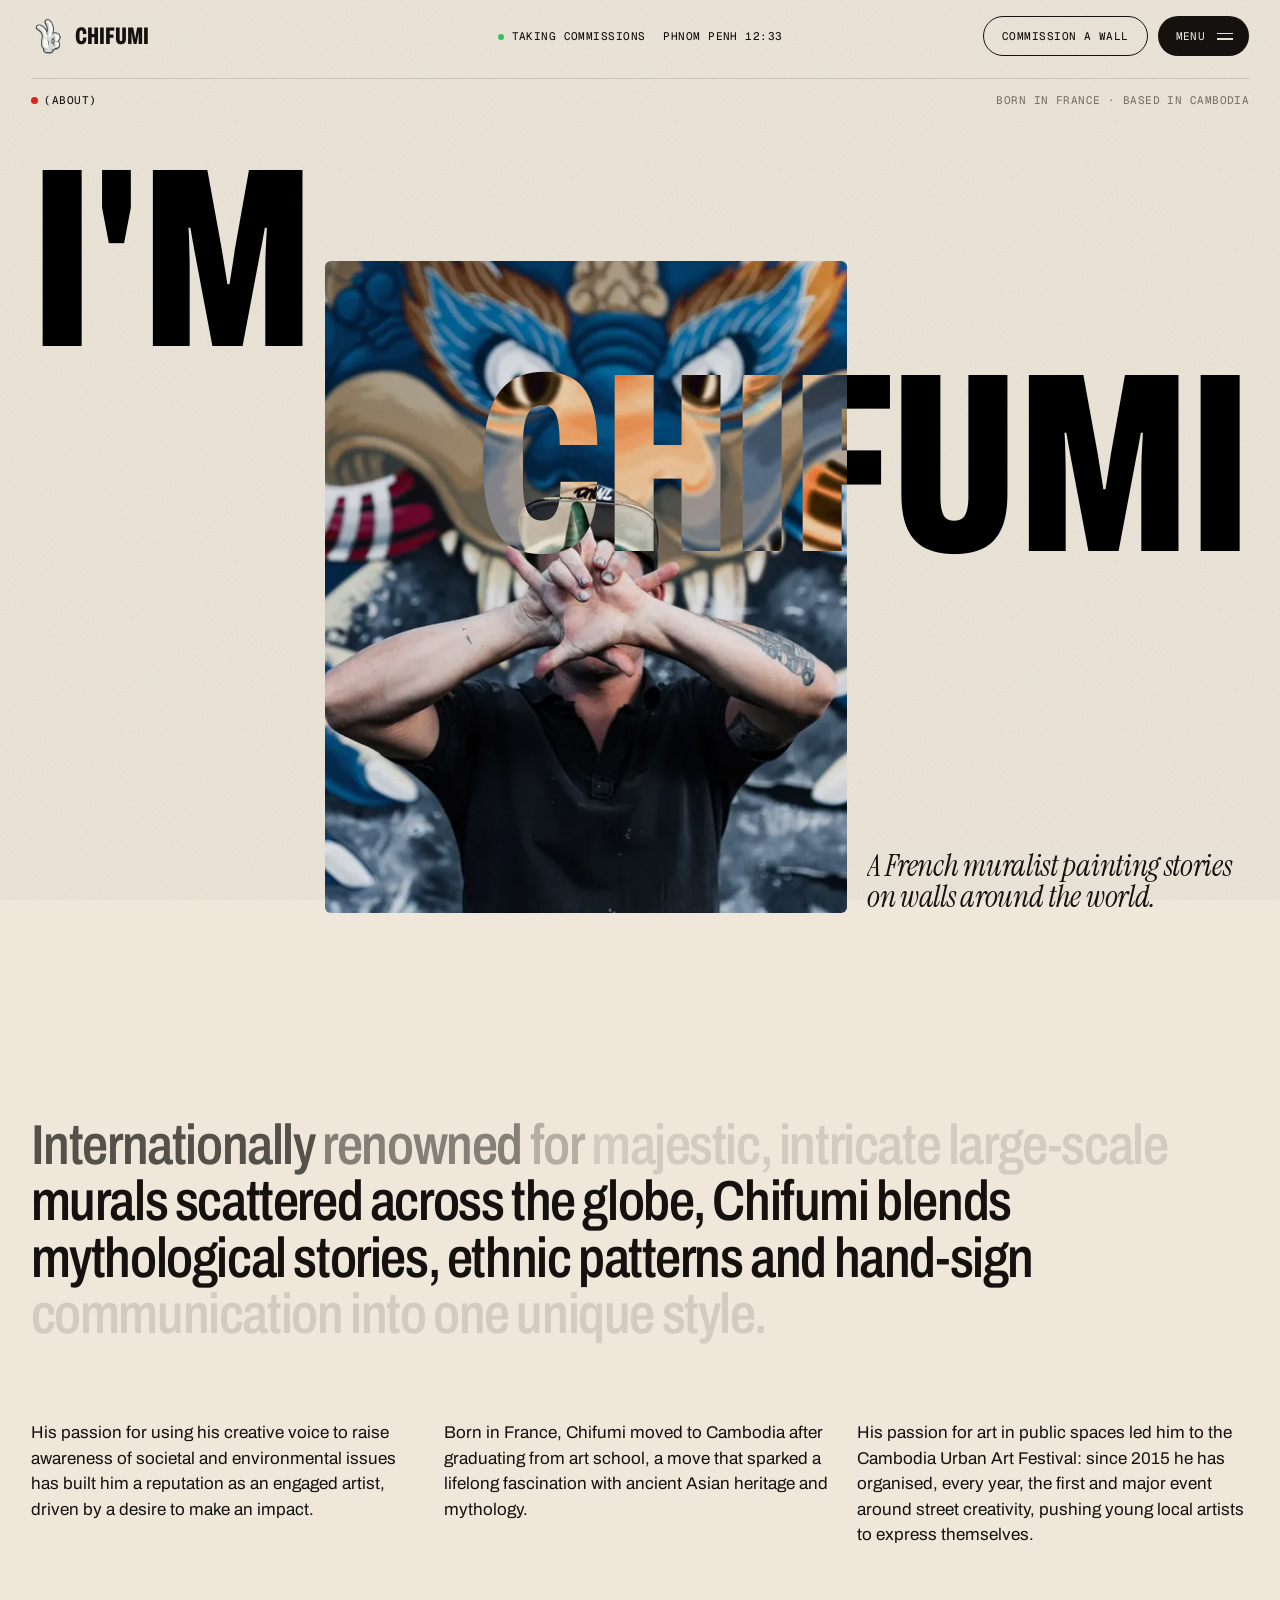
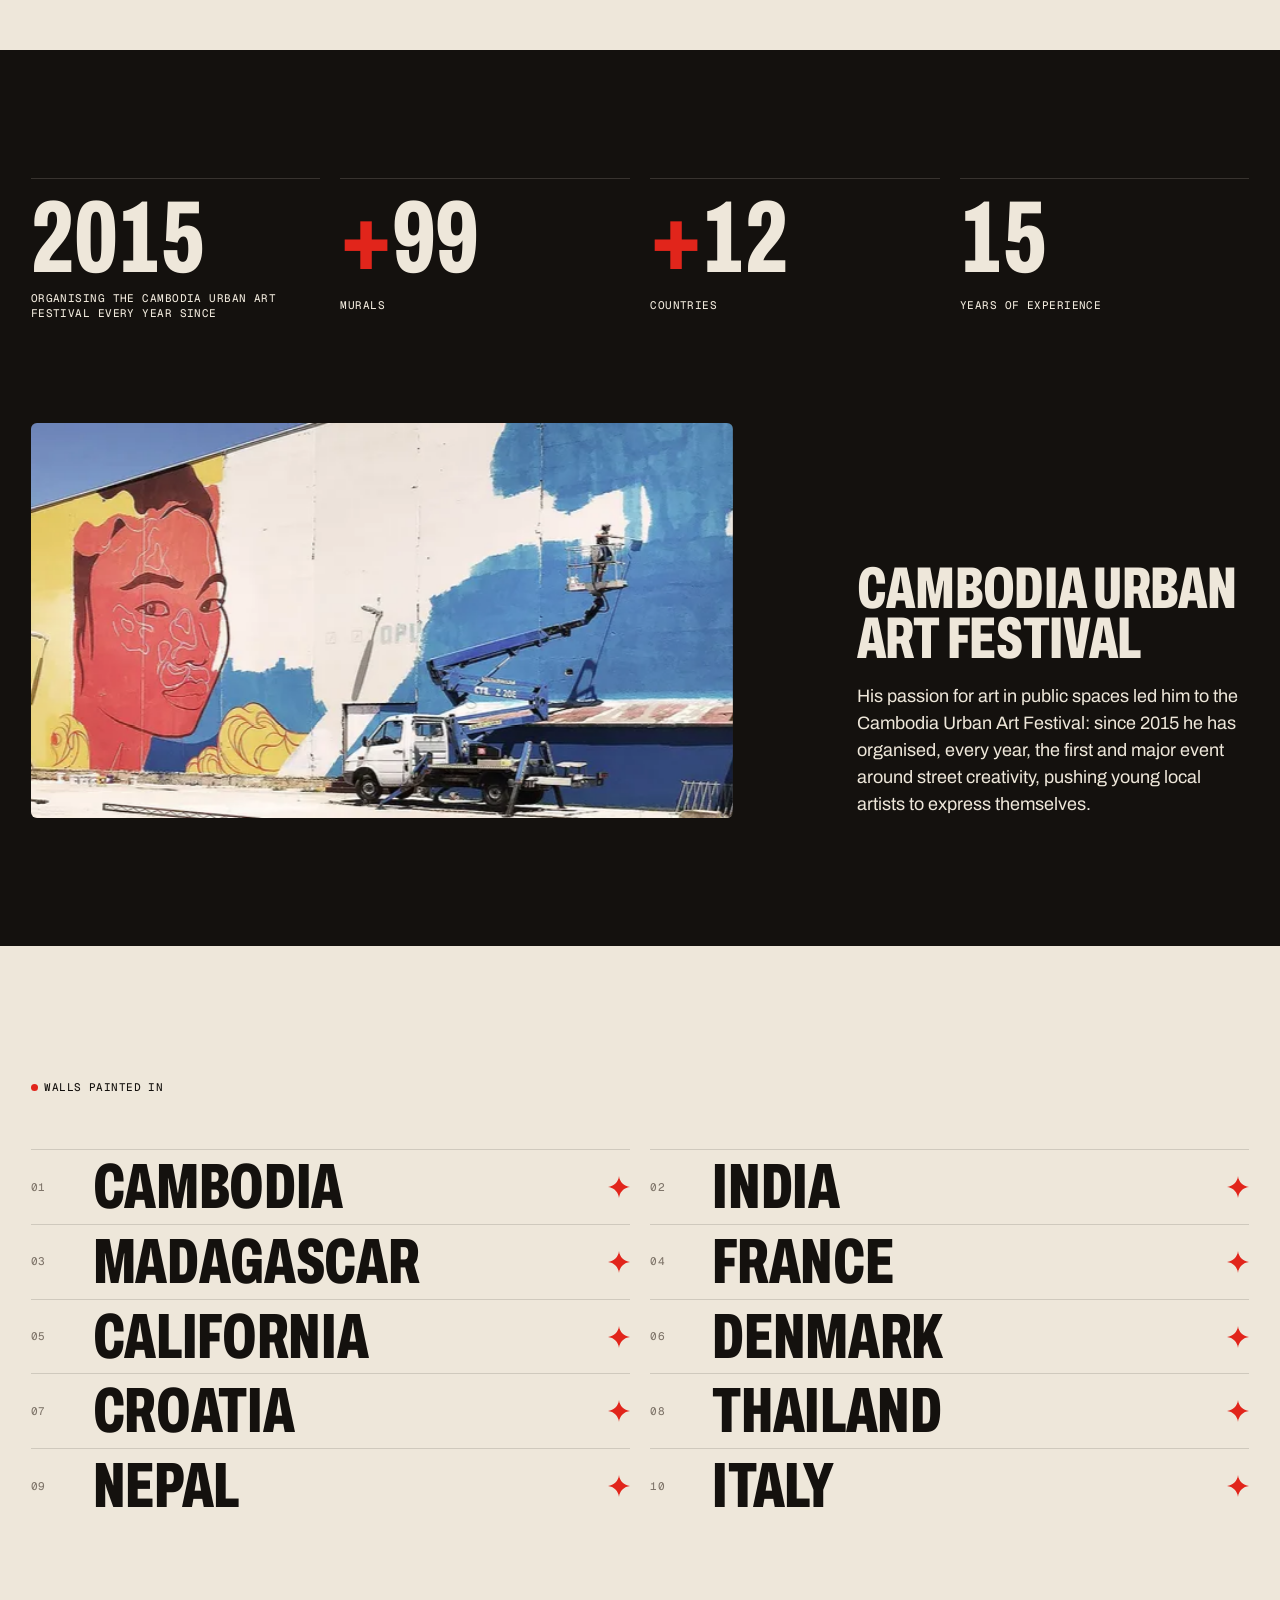
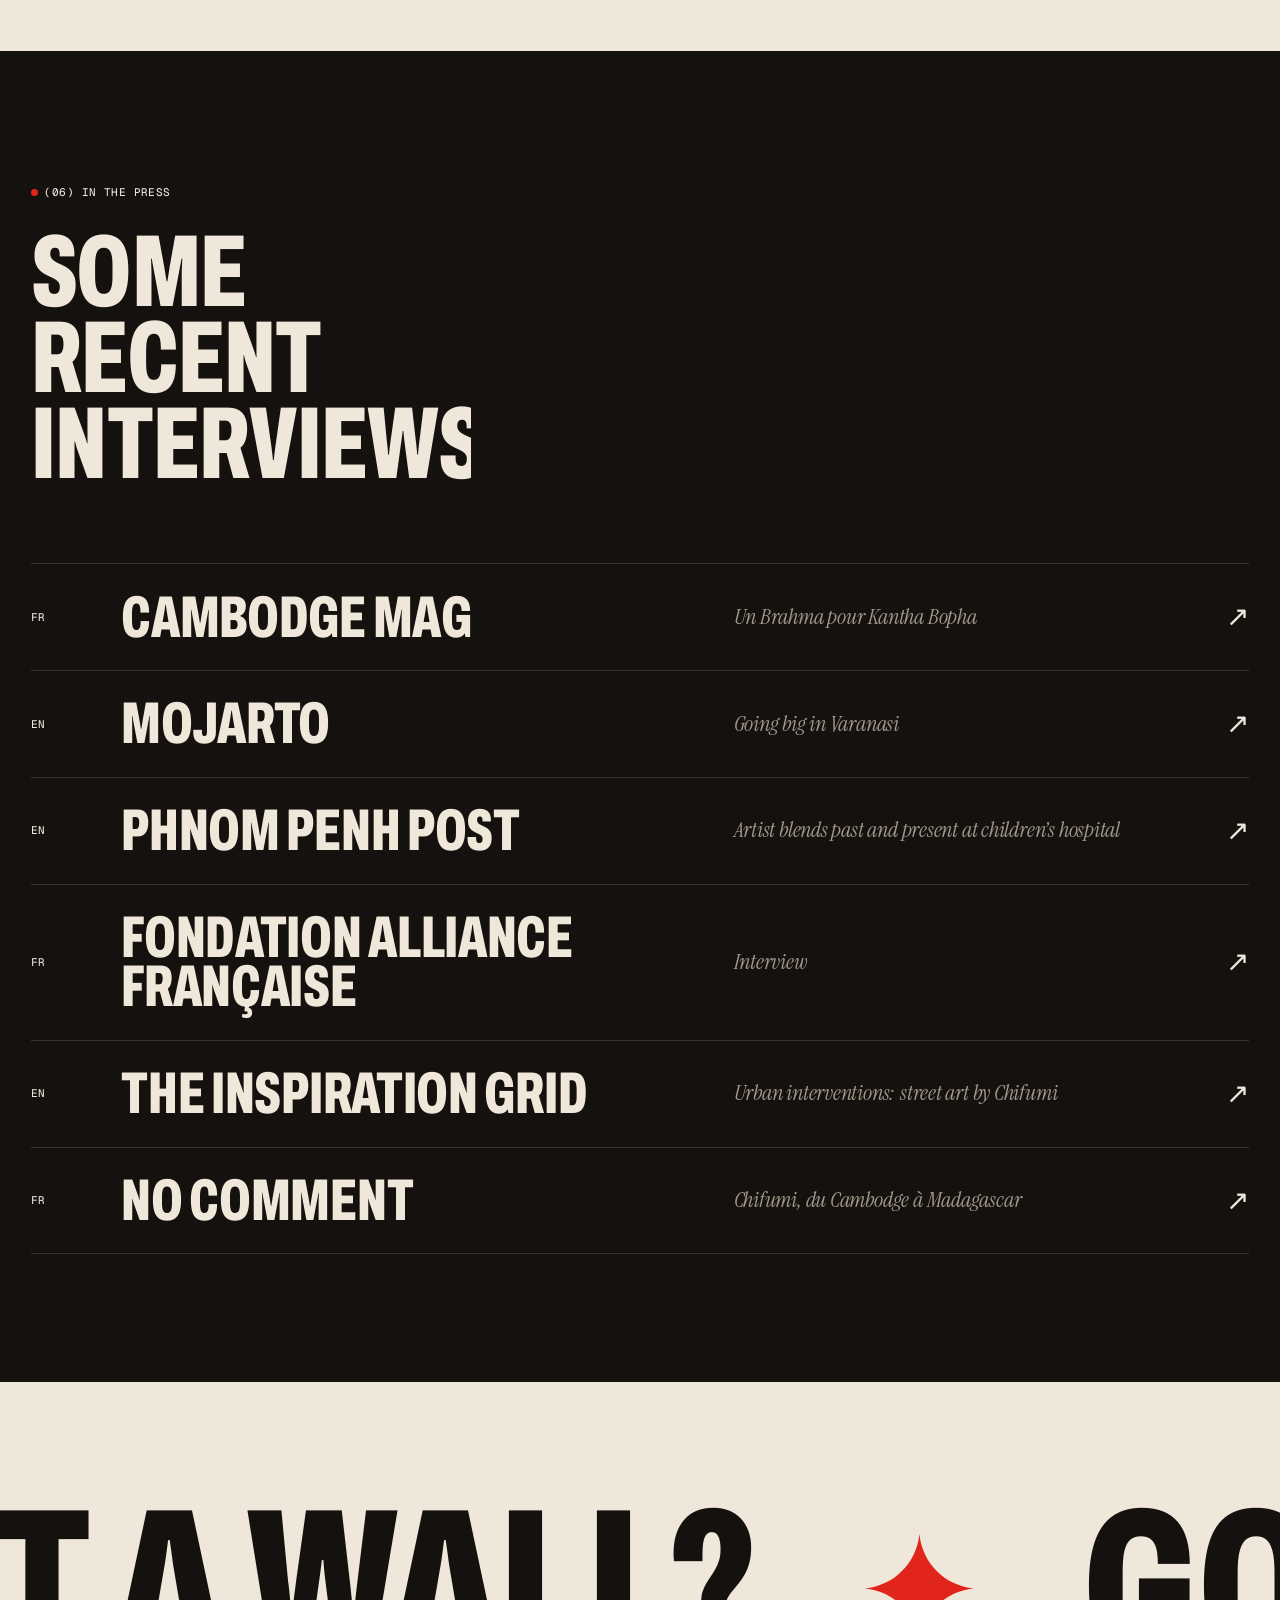
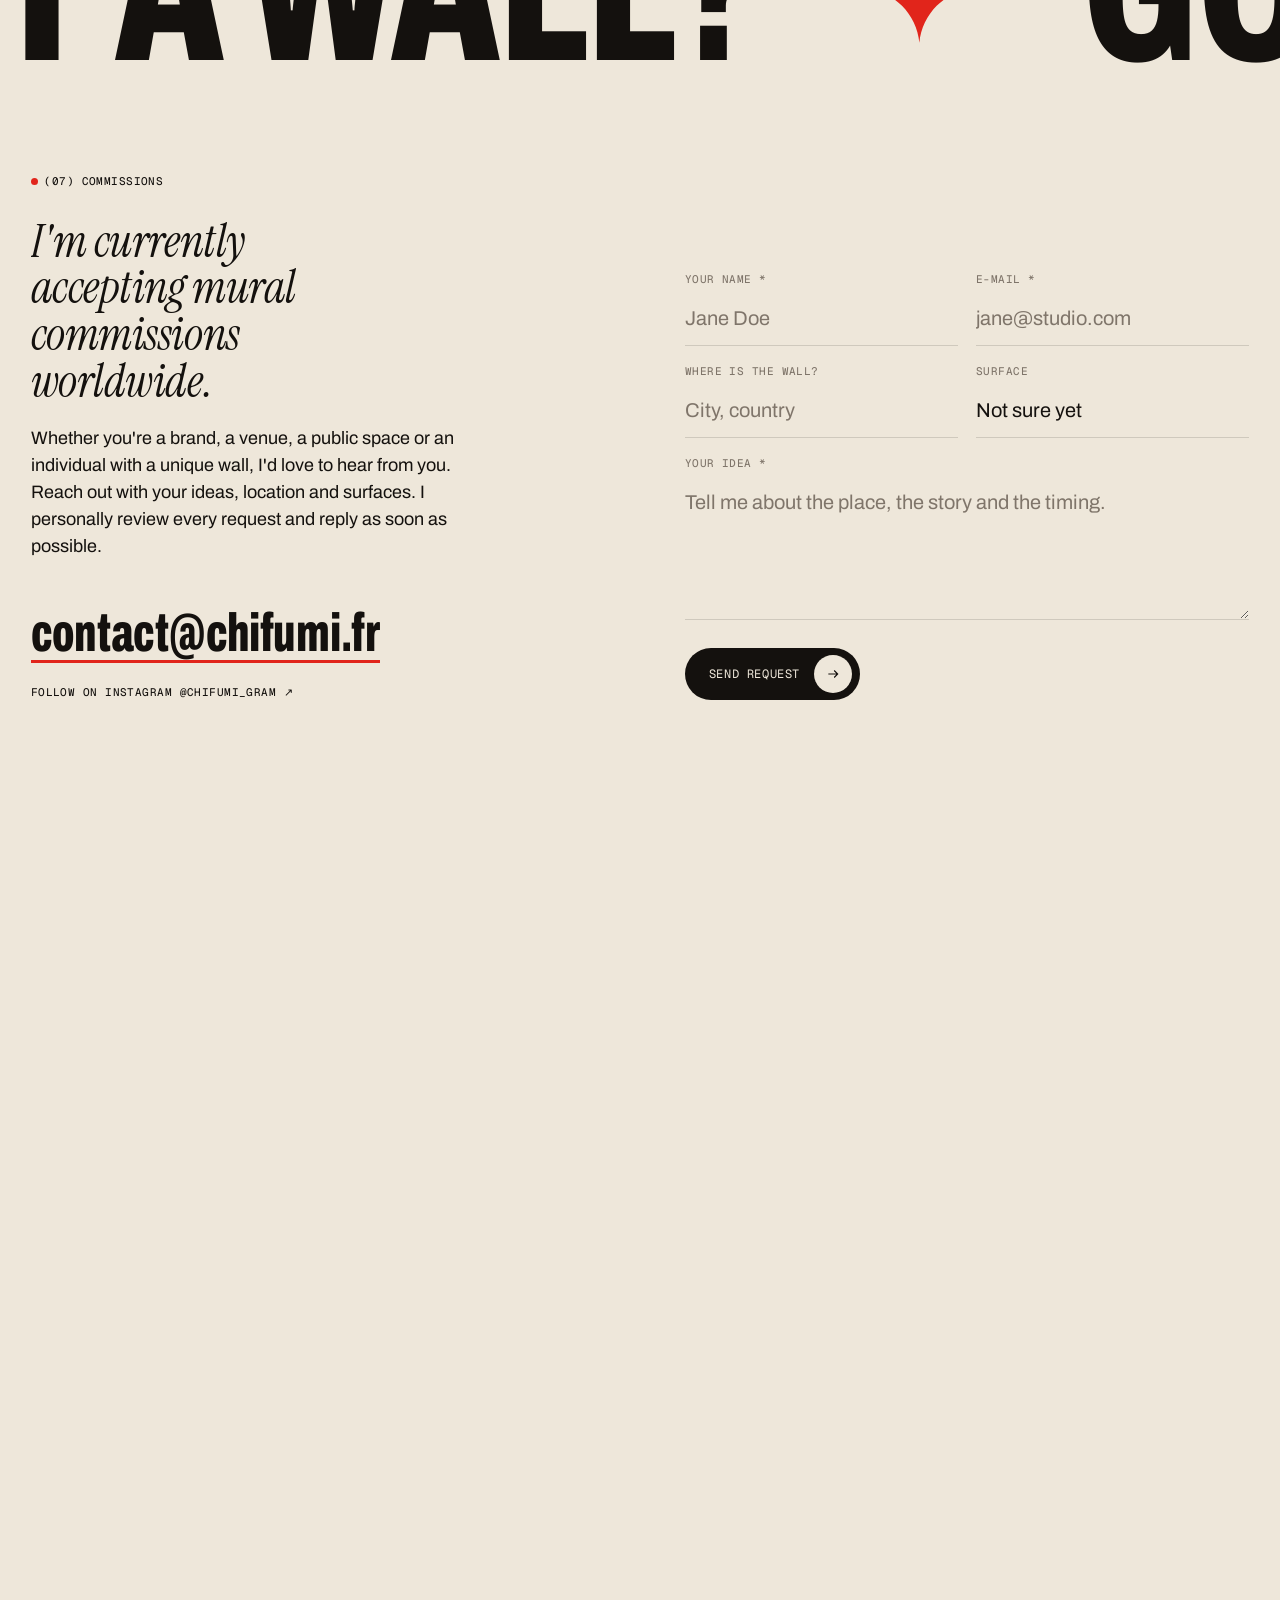
==== commit ba24d395: "Chifumi site build 2026-11-06: 3D mudra hand hero, no clouds, navy footer with his mudra" ====
--- a/about/index.html
+++ b/about/index.html
@@ -7,4 +7,4 @@
           if (sessionStorage.getItem('chifumi:pt') === '1') d.classList.add('pt-in');
         } catch (e) {}
       })();
-    </script><link rel="stylesheet" href="/_astro/Contact.DmY7I8PF.css"></head><body><a class="sr-only" href="#main">Skip to content</a><header class="nav" data-nav data-theme="paper"><a href="/" class="nav__logo" aria-label="Chifumi, home"><img src="/_astro/hand-ok.COxfuZLB_GmJD8.webp" srcset="/_astro/hand-ok.COxfuZLB_1OeGLb.webp 96w, /_astro/hand-ok.COxfuZLB_GmJD8.webp 1078w" alt sizes="34px" loading="eager" decoding="async" width="1078" height="1099" class="nav__hand"><span class="nav__name">Chifumi</span></a><p class="nav__meta mono" aria-hidden="true"><span><i class="dot"></i>Taking commissions</span><span>Phnom Penh <time data-clock>--:--</time></span></p><div class="nav__right"><a class="nav__cta mono" href="/#contact">Commission a wall</a><button class="nav__menu mono" type="button" data-menu-toggle aria-expanded="false" aria-controls="menu"><span data-menu-word>Menu</span><span class="nav__burger" aria-hidden="true"><i></i><i></i></span></button></div></header><div class="menu" id="menu" data-menu aria-hidden="true"><div class="menu__body"><nav class="menu__links" aria-label="Main"><a class="menu__link" href="/murals" data-menu-link="0"><span class="menu__num mono">01</span><span class="menu__label display"><span>Murals</span></span></a><a class="menu__link" href="/collaborations" data-menu-link="1"><span class="menu__num mono">02</span><span class="menu__label display"><span>Collaborations</span></span></a><a class="menu__link" href="/augmented-reality" data-menu-link="2"><span class="menu__num mono">03</span><span class="menu__label display"><span>Augmented Reality</span></span></a><a class="menu__link" href="/shop" data-menu-link="3"><span class="menu__num mono">04</span><span class="menu__label display"><span>Shop</span></span></a><a class="menu__link" href="/about" data-menu-link="4" aria-current="page"><span class="menu__num mono">05</span><span class="menu__label display"><span>About</span></span></a></nav><div class="menu__preview" aria-hidden="true"><img src="/_astro/mudra-chennai-2022.BFIb-A4q_1KmaWN.webp" srcset="/_astro/mudra-chennai-2022.BFIb-A4q_Z2qi5vQ.webp 600w, /_astro/mudra-chennai-2022.BFIb-A4q_6E5PI.webp 900w, /_astro/mudra-chennai-2022.BFIb-A4q_1KmaWN.webp 1400w" alt sizes="40vw" loading="lazy" decoding="async" data-menu-img="0" width="1400" height="1400" class="is-active"><img src="/_astro/coca-cola-cans.B_9gsMuD_1BxD9Y.webp" srcset="/_astro/coca-cola-cans.B_9gsMuD_1EvPi8.webp 600w, /_astro/coca-cola-cans.B_9gsMuD_1EoLRU.webp 900w, /_astro/coca-cola-cans.B_9gsMuD_1BxD9Y.webp 1400w" alt sizes="40vw" loading="lazy" decoding="async" data-menu-img="1" width="1400" height="1400" class><img src="/_astro/vol-phone.CWaRfnoE_Z1yt1GN.webp" srcset="/_astro/vol-phone.CWaRfnoE_21EJGc.webp 600w, /_astro/vol-phone.CWaRfnoE_Z2rwtz3.webp 900w, /_astro/vol-phone.CWaRfnoE_Z1yt1GN.webp 1400w" alt sizes="40vw" loading="lazy" decoding="async" data-menu-img="2" width="1400" height="1400" class><img src="/_astro/kunthea-2.DTrwBMWk_Z1NgR6P.webp" srcset="/_astro/kunthea-2.DTrwBMWk_Z2m10zr.webp 600w, /_astro/kunthea-2.DTrwBMWk_Z1NgR6P.webp 800w" alt sizes="40vw" loading="lazy" decoding="async" data-menu-img="3" width="800" height="739" class><img src="/_astro/portrait.BTRjmh0K_Z17EoxR.webp" srcset="/_astro/portrait.BTRjmh0K_ZW0oWL.webp 600w, /_astro/portrait.BTRjmh0K_XfWDG.webp 900w, /_astro/portrait.BTRjmh0K_Z17EoxR.webp 1103w" alt sizes="40vw" loading="lazy" decoding="async" data-menu-img="4" width="1103" height="1400" class></div></div><div class="menu__foot mono"><a href="mailto:contact@chifumi.fr">contact@chifumi.fr</a><a href="https://www.instagram.com/chifumi_gram/" target="_blank" rel="noopener">Instagram @chifumi_gram</a><span>Phnom Penh, Cambodia — <time data-clock>--:--</time></span></div></div><main id="main"><section class="ahero" data-theme="paper"><div class="ahero__top wrap"><p class="mono label">(About)</p><p class="mono muted">Born in France · Based in Cambodia</p></div><h1 class="ahero__title display wrap"><span class="split-line"><span data-rise>I'm</span></span><span class="split-line"><span data-rise>Chifumi</span></span></h1><div class="ahero__portrait frame frame--parallax" data-clip-reveal><img src="/_astro/portrait.BTRjmh0K_Z17EoxR.webp" srcset="/_astro/portrait.BTRjmh0K_ZW0oWL.webp 600w, /_astro/portrait.BTRjmh0K_XfWDG.webp 900w, /_astro/portrait.BTRjmh0K_Z17EoxR.webp 1103w" alt="Chifumi making a hand sign in front of one of his murals" sizes="(max-width: 860px) 100vw, 40vw" loading="eager" decoding="async" data-parallax="10" width="1103" height="1400"></div><p class="ahero__sub serif wrap" data-split-lines>A French muralist painting stories on walls around the world.</p></section><section class="abio wrap" data-theme="paper"><p class="abio__lead" data-scrub-words>Internationally renowned for majestic, intricate large-scale murals scattered across the globe, Chifumi blends mythological stories, ethnic patterns and hand-sign communication into one unique style.</p><div class="abio__cols"><p data-fade>His passion for using his creative voice to raise awareness of societal and environmental issues has built him a reputation as an engaged artist, driven by a desire to make an impact.</p><p data-fade>Born in France, Chifumi moved to Cambodia after graduating from art school, a move that sparked a lifelong fascination with ancient Asian heritage and mythology.</p><p data-fade>His passion for art in public spaces led him to the Cambodia Urban Art Festival: since 2015 he has organised, every year, the first and major event around street creativity, pushing young local artists to express themselves.</p></div></section><section class="afacts is-ink" data-theme="ink"><div class="afacts__grid wrap"><div class="afact"><p class="afact__num display">2015</p><p class="mono">Organising the Cambodia Urban Art Festival every year since</p></div><div class="afact"><p class="afact__num display"><span class="stat__prefix">+</span><span data-count="100">100</span></p><p class="mono">Murals</p></div><div class="afact"><p class="afact__num display"><span class="stat__prefix">+</span><span data-count="12">12</span></p><p class="mono">Countries</p></div><div class="afact"><p class="afact__num display"><span class="stat__prefix"></span><span data-count="15">15</span></p><p class="mono">Years of experience</p></div></div><div class="afacts__festival wrap"><div class="frame afacts__img" data-clip-reveal><img src="/_astro/painting-wall.CyXZKyS9_ReFhN.webp" srcset="/_astro/painting-wall.CyXZKyS9_F6GNQ.webp 800w, /_astro/painting-wall.CyXZKyS9_1BvzJ.webp 1300w, /_astro/painting-wall.CyXZKyS9_ReFhN.webp 1370w" alt="A mural in progress, painted from a lift" sizes="(max-width: 860px) 100vw, 55vw" loading="lazy" decoding="async" width="1370" height="570"></div><div class="afacts__text"><h2 class="afacts__title display" data-split-lines>Cambodia Urban Art Festival</h2><p data-fade>His passion for art in public spaces led him to the Cambodia Urban Art Festival: since 2015 he has organised, every year, the first and major event around street creativity, pushing young local artists to express themselves.</p></div></div></section><section class="acountries" data-theme="paper"><p class="mono label wrap">Walls painted in</p><ul class="acountries__list wrap"><li data-fade><span class="mono muted">01</span><span class="display">Cambodia</span><svg class="acountries__star" viewBox="0 0 24 24" aria-hidden="true"><path fill="currentColor" d="M12 0c.6 6.4 5.6 11.4 12 12-6.4.6-11.4 5.6-12 12-.6-6.4-5.6-11.4-12-12C6.4 11.4 11.4 6.4 12 0Z"></path></svg></li><li data-fade><span class="mono muted">02</span><span class="display">India</span><svg class="acountries__star" viewBox="0 0 24 24" aria-hidden="true"><path fill="currentColor" d="M12 0c.6 6.4 5.6 11.4 12 12-6.4.6-11.4 5.6-12 12-.6-6.4-5.6-11.4-12-12C6.4 11.4 11.4 6.4 12 0Z"></path></svg></li><li data-fade><span class="mono muted">03</span><span class="display">Madagascar</span><svg class="acountries__star" viewBox="0 0 24 24" aria-hidden="true"><path fill="currentColor" d="M12 0c.6 6.4 5.6 11.4 12 12-6.4.6-11.4 5.6-12 12-.6-6.4-5.6-11.4-12-12C6.4 11.4 11.4 6.4 12 0Z"></path></svg></li><li data-fade><span class="mono muted">04</span><span class="display">France</span><svg class="acountries__star" viewBox="0 0 24 24" aria-hidden="true"><path fill="currentColor" d="M12 0c.6 6.4 5.6 11.4 12 12-6.4.6-11.4 5.6-12 12-.6-6.4-5.6-11.4-12-12C6.4 11.4 11.4 6.4 12 0Z"></path></svg></li><li data-fade><span class="mono muted">05</span><span class="display">California</span><svg class="acountries__star" viewBox="0 0 24 24" aria-hidden="true"><path fill="currentColor" d="M12 0c.6 6.4 5.6 11.4 12 12-6.4.6-11.4 5.6-12 12-.6-6.4-5.6-11.4-12-12C6.4 11.4 11.4 6.4 12 0Z"></path></svg></li><li data-fade><span class="mono muted">06</span><span class="display">Denmark</span><svg class="acountries__star" viewBox="0 0 24 24" aria-hidden="true"><path fill="currentColor" d="M12 0c.6 6.4 5.6 11.4 12 12-6.4.6-11.4 5.6-12 12-.6-6.4-5.6-11.4-12-12C6.4 11.4 11.4 6.4 12 0Z"></path></svg></li><li data-fade><span class="mono muted">07</span><span class="display">Croatia</span><svg class="acountries__star" viewBox="0 0 24 24" aria-hidden="true"><path fill="currentColor" d="M12 0c.6 6.4 5.6 11.4 12 12-6.4.6-11.4 5.6-12 12-.6-6.4-5.6-11.4-12-12C6.4 11.4 11.4 6.4 12 0Z"></path></svg></li><li data-fade><span class="mono muted">08</span><span class="display">Thailand</span><svg class="acountries__star" viewBox="0 0 24 24" aria-hidden="true"><path fill="currentColor" d="M12 0c.6 6.4 5.6 11.4 12 12-6.4.6-11.4 5.6-12 12-.6-6.4-5.6-11.4-12-12C6.4 11.4 11.4 6.4 12 0Z"></path></svg></li><li data-fade><span class="mono muted">09</span><span class="display">Nepal</span><svg class="acountries__star" viewBox="0 0 24 24" aria-hidden="true"><path fill="currentColor" d="M12 0c.6 6.4 5.6 11.4 12 12-6.4.6-11.4 5.6-12 12-.6-6.4-5.6-11.4-12-12C6.4 11.4 11.4 6.4 12 0Z"></path></svg></li><li data-fade><span class="mono muted">10</span><span class="display">Italy</span><svg class="acountries__star" viewBox="0 0 24 24" aria-hidden="true"><path fill="currentColor" d="M12 0c.6 6.4 5.6 11.4 12 12-6.4.6-11.4 5.6-12 12-.6-6.4-5.6-11.4-12-12C6.4 11.4 11.4 6.4 12 0Z"></path></svg></li></ul></section><section class="press is-ink" data-theme="ink"><header class="press__head wrap"><p class="mono label">(06) In the press</p><h2 class="press__title display" data-split-lines>Some recent interviews</h2></header><ul class="hlist wrap" data-hover-list><li><a href="https://www.cambodgemag.com/post/arts-siem-reap-un-brahma-pour-kantha-bopha" target="_blank" rel="noopener" data-preview="/_astro/cambodge-mag.cRbsb8A7_6ULhO.webp"><span class="hlist__lang mono">FR</span><span class="hlist__outlet display">Cambodge Mag</span><span class="hlist__title serif">Un Brahma pour Kantha Bopha</span><span class="hlist__arrow" aria-hidden="true">↗</span></a></li><li><a href="https://www.youtube.com/watch?v=KnEXLGtKzFM" target="_blank" rel="noopener" data-preview="/_astro/mojarto.q0SQeeVq_1iY7hj.webp"><span class="hlist__lang mono">EN</span><span class="hlist__outlet display">Mojarto</span><span class="hlist__title serif">Going big in Varanasi</span><span class="hlist__arrow" aria-hidden="true">↗</span></a></li><li><a href="https://www.phnompenhpost.com/post-in-depth/artist-blends-past-present-at-children-s-hospital" target="_blank" rel="noopener" data-preview="/_astro/phnom-penh-post.BCoYcJfV_JiYvd.webp"><span class="hlist__lang mono">EN</span><span class="hlist__outlet display">Phnom Penh Post</span><span class="hlist__title serif">Artist blends past and present at children’s hospital</span><span class="hlist__arrow" aria-hidden="true">↗</span></a></li><li><a href="https://www.fondation-alliancefr.org/?p=64568" target="_blank" rel="noopener" data-preview="/_astro/alliance-francaise.DFZGkugC_ZDW3wx.webp"><span class="hlist__lang mono">FR</span><span class="hlist__outlet display">Fondation Alliance Française</span><span class="hlist__title serif">Interview</span><span class="hlist__arrow" aria-hidden="true">↗</span></a></li><li><a href="https://theinspirationgrid.com/urban-interventions-street-art-by-chifumi-krohom/" target="_blank" rel="noopener" data-preview="/_astro/inspiration-grid.BWT9QAjG_PuoBw.webp"><span class="hlist__lang mono">EN</span><span class="hlist__outlet display">The Inspiration Grid</span><span class="hlist__title serif">Urban interventions: street art by Chifumi</span><span class="hlist__arrow" aria-hidden="true">↗</span></a></li><li><a href="https://www.nocomment.mg/chifumi-du-cambodge-a-madagascar/" target="_blank" rel="noopener" data-preview="/_astro/no-comment.CD47jMZk_aQuoR.webp"><span class="hlist__lang mono">FR</span><span class="hlist__outlet display">No Comment</span><span class="hlist__title serif">Chifumi, du Cambodge à Madagascar</span><span class="hlist__arrow" aria-hidden="true">↗</span></a></li></ul><div class="hpreview" data-hover-preview aria-hidden="true"></div></section><section class="contact" id="contact" data-theme="paper"><div class="contact__marquee marquee display" data-marquee data-speed="38" aria-hidden="true"><div class="marquee__inner"><span class="marquee__item">Got a wall?<svg class="marquee__sep" viewBox="0 0 24 24" aria-hidden="true"><path fill="currentColor" d="M12 0c.6 6.4 5.6 11.4 12 12-6.4.6-11.4 5.6-12 12-.6-6.4-5.6-11.4-12-12C6.4 11.4 11.4 6.4 12 0Z"></path></svg></span><span class="marquee__item">Got a wall?<svg class="marquee__sep" viewBox="0 0 24 24" aria-hidden="true"><path fill="currentColor" d="M12 0c.6 6.4 5.6 11.4 12 12-6.4.6-11.4 5.6-12 12-.6-6.4-5.6-11.4-12-12C6.4 11.4 11.4 6.4 12 0Z"></path></svg></span><span class="marquee__item">Got a wall?<svg class="marquee__sep" viewBox="0 0 24 24" aria-hidden="true"><path fill="currentColor" d="M12 0c.6 6.4 5.6 11.4 12 12-6.4.6-11.4 5.6-12 12-.6-6.4-5.6-11.4-12-12C6.4 11.4 11.4 6.4 12 0Z"></path></svg></span><span class="marquee__item">Got a wall?<svg class="marquee__sep" viewBox="0 0 24 24" aria-hidden="true"><path fill="currentColor" d="M12 0c.6 6.4 5.6 11.4 12 12-6.4.6-11.4 5.6-12 12-.6-6.4-5.6-11.4-12-12C6.4 11.4 11.4 6.4 12 0Z"></path></svg></span></div></div><h2 class="sr-only">Got a wall?</h2><div class="contact__grid wrap"><div class="contact__intro"><p class="mono label">(07) Commissions</p><p class="contact__lead serif" data-split-lines>I&#39;m currently accepting mural commissions worldwide.</p><p class="contact__text" data-fade>Whether you&#39;re a brand, a venue, a public space or an individual with a unique wall, I&#39;d love to hear from you. Reach out with your ideas, location and surfaces. I personally review every request and reply as soon as possible.</p><a class="contact__mail display" href="mailto:contact@chifumi.fr" data-magnetic><span>contact@chifumi.fr</span></a><a class="contact__ig mono link-u" href="https://www.instagram.com/chifumi_gram/" target="_blank" rel="noopener">Follow on Instagram @chifumi_gram ↗</a></div><form class="form contact__form" data-mail-form data-to="contact@chifumi.fr" novalidate><div class="form__row"><label class="field"><span class="mono muted">Your name *</span><input name="name" required autocomplete="name" placeholder="Jane Doe"></label><label class="field"><span class="mono muted">E-mail *</span><input name="email" type="email" required autocomplete="email" placeholder="jane@studio.com"></label></div><div class="form__row"><label class="field"><span class="mono muted">Where is the wall?</span><input name="location" placeholder="City, country"></label><label class="field"><span class="mono muted">Surface</span><select name="surface"><option value="">Not sure yet</option><option>Under 50 m²</option><option>50 – 200 m²</option><option>200 m² and up</option><option>Brand / product collaboration</option></select></label></div><label class="field"><span class="mono muted">Your idea *</span><textarea name="message" required rows="4" placeholder="Tell me about the place, the story and the timing."></textarea></label><div class="contact__submit"><button class="btn" type="submit" data-magnetic><span>Send request</span><span class="btn__icon"><svg viewBox="0 0 24 24" fill="none" stroke="currentColor" stroke-width="2" aria-hidden="true"><path d="M4 12h16M14 6l6 6-6 6"></path></svg></span></button><p class="form__note mono muted" data-form-note role="status"></p></div></form></div></section></main><div class="footer-wrap"><footer class="footer" data-footer><div class="footer__cols"><p class="footer__big display">Painting stories on walls around the world.</p><div class="footer__col"><p class="mono">Explore</p><a class="link-u" href="/murals">Murals</a><a class="link-u" href="/collaborations">Collaborations</a><a class="link-u" href="/augmented-reality">Augmented Reality</a><a class="link-u" href="/shop">Shop</a><a class="link-u" href="/about">About</a></div><div class="footer__col"><p class="mono">Connect</p><a class="link-u" href="mailto:contact@chifumi.fr">contact@chifumi.fr</a><a class="link-u" href="https://www.instagram.com/chifumi_gram/" target="_blank" rel="noopener">Instagram</a><a class="link-u" href="/#contact">Commission a wall</a></div><div class="footer__col"><p class="mono">Studio</p><p>Phnom Penh, Cambodia</p><p><time data-clock>--:--</time> local time</p></div></div><div class="footer__logo" data-footer-logo><img src="/_astro/logo-wordmark.BEY24qHF_Z2g5A4w.webp" srcset="/_astro/logo-wordmark.BEY24qHF_2bTvxS.webp 800w, /_astro/logo-wordmark.BEY24qHF_Z2g5A4w.webp 1000w" alt="Chifumi" sizes="78vw" loading="lazy" decoding="async" width="1000" height="558"></div><div class="footer__bottom mono"><span>© 2026 Chifumi. All rights reserved.</span><span>Murals · Collaborations · Screen prints · Augmented reality</span><span class="footer__credit">Site by <a href="https://graphiq.art" target="_blank" rel="noopener" data-credit>GRAPHIQ Studio</a></span><!-- our signature: the GRAPHIQ ball peeks over the divider as the pointer gets close to the credit --><div class="sig" data-sig aria-hidden="true"><canvas></canvas></div></div></footer></div><div class="pt" data-pt aria-hidden="true"><img src="/_astro/hand-ok.COxfuZLB_GmJD8.webp" srcset="/_astro/hand-ok.COxfuZLB_dYkDg.webp 440w, /_astro/hand-ok.COxfuZLB_GmJD8.webp 1078w" alt sizes="220px" loading="eager" decoding="async" width="1078" height="1099"></div><script type="module" src="/_astro/Base.astro_astro_type_script_index_0_lang.BCKNL_im.js"></script></body></html>+    </script><link rel="stylesheet" href="/_astro/Contact.DLRqD6bG.css"></head><body><a class="sr-only" href="#main">Skip to content</a><header class="nav" data-nav data-theme="paper"><a href="/" class="nav__logo" aria-label="Chifumi, home"><img src="/_astro/hand-ok.COxfuZLB_GmJD8.webp" srcset="/_astro/hand-ok.COxfuZLB_1OeGLb.webp 96w, /_astro/hand-ok.COxfuZLB_GmJD8.webp 1078w" alt sizes="34px" loading="eager" decoding="async" width="1078" height="1099" class="nav__hand"><span class="nav__name">Chifumi</span></a><p class="nav__meta mono" aria-hidden="true"><span><i class="dot"></i>Taking commissions</span><span>Phnom Penh <time data-clock>--:--</time></span></p><div class="nav__right"><a class="nav__cta mono" href="/#contact">Commission a wall</a><button class="nav__menu mono" type="button" data-menu-toggle aria-expanded="false" aria-controls="menu"><span data-menu-word>Menu</span><span class="nav__burger" aria-hidden="true"><i></i><i></i></span></button></div></header><div class="menu" id="menu" data-menu aria-hidden="true"><div class="menu__body"><nav class="menu__links" aria-label="Main"><a class="menu__link" href="/murals" data-menu-link="0"><span class="menu__num mono">01</span><span class="menu__label display"><span>Murals</span></span></a><a class="menu__link" href="/collaborations" data-menu-link="1"><span class="menu__num mono">02</span><span class="menu__label display"><span>Collaborations</span></span></a><a class="menu__link" href="/augmented-reality" data-menu-link="2"><span class="menu__num mono">03</span><span class="menu__label display"><span>Augmented Reality</span></span></a><a class="menu__link" href="/shop" data-menu-link="3"><span class="menu__num mono">04</span><span class="menu__label display"><span>Shop</span></span></a><a class="menu__link" href="/about" data-menu-link="4" aria-current="page"><span class="menu__num mono">05</span><span class="menu__label display"><span>About</span></span></a></nav><div class="menu__preview" aria-hidden="true"><img src="/_astro/mudra-chennai-2022.BFIb-A4q_1KmaWN.webp" srcset="/_astro/mudra-chennai-2022.BFIb-A4q_Z2qi5vQ.webp 600w, /_astro/mudra-chennai-2022.BFIb-A4q_6E5PI.webp 900w, /_astro/mudra-chennai-2022.BFIb-A4q_1KmaWN.webp 1400w" alt sizes="40vw" loading="lazy" decoding="async" data-menu-img="0" width="1400" height="1400" class="is-active"><img src="/_astro/coca-cola-cans.B_9gsMuD_1BxD9Y.webp" srcset="/_astro/coca-cola-cans.B_9gsMuD_1EvPi8.webp 600w, /_astro/coca-cola-cans.B_9gsMuD_1EoLRU.webp 900w, /_astro/coca-cola-cans.B_9gsMuD_1BxD9Y.webp 1400w" alt sizes="40vw" loading="lazy" decoding="async" data-menu-img="1" width="1400" height="1400" class><img src="/_astro/vol-phone.CWaRfnoE_Z1yt1GN.webp" srcset="/_astro/vol-phone.CWaRfnoE_21EJGc.webp 600w, /_astro/vol-phone.CWaRfnoE_Z2rwtz3.webp 900w, /_astro/vol-phone.CWaRfnoE_Z1yt1GN.webp 1400w" alt sizes="40vw" loading="lazy" decoding="async" data-menu-img="2" width="1400" height="1400" class><img src="/_astro/kunthea-2.DTrwBMWk_Z1NgR6P.webp" srcset="/_astro/kunthea-2.DTrwBMWk_Z2m10zr.webp 600w, /_astro/kunthea-2.DTrwBMWk_Z1NgR6P.webp 800w" alt sizes="40vw" loading="lazy" decoding="async" data-menu-img="3" width="800" height="739" class><img src="/_astro/portrait.BTRjmh0K_Z17EoxR.webp" srcset="/_astro/portrait.BTRjmh0K_ZW0oWL.webp 600w, /_astro/portrait.BTRjmh0K_XfWDG.webp 900w, /_astro/portrait.BTRjmh0K_Z17EoxR.webp 1103w" alt sizes="40vw" loading="lazy" decoding="async" data-menu-img="4" width="1103" height="1400" class></div></div><div class="menu__foot mono"><a href="mailto:contact@chifumi.fr">contact@chifumi.fr</a><a href="https://www.instagram.com/chifumi_gram/" target="_blank" rel="noopener">Instagram @chifumi_gram</a><span>Phnom Penh, Cambodia — <time data-clock>--:--</time></span></div></div><main id="main"><section class="ahero" data-theme="paper"><div class="ahero__top wrap"><p class="mono label">(About)</p><p class="mono muted">Born in France · Based in Cambodia</p></div><h1 class="ahero__title display wrap"><span class="split-line"><span data-rise>I'm</span></span><span class="split-line"><span data-rise>Chifumi</span></span></h1><div class="ahero__portrait frame frame--parallax" data-clip-reveal><img src="/_astro/portrait.BTRjmh0K_Z17EoxR.webp" srcset="/_astro/portrait.BTRjmh0K_ZW0oWL.webp 600w, /_astro/portrait.BTRjmh0K_XfWDG.webp 900w, /_astro/portrait.BTRjmh0K_Z17EoxR.webp 1103w" alt="Chifumi making a hand sign in front of one of his murals" sizes="(max-width: 860px) 100vw, 40vw" loading="eager" decoding="async" data-parallax="10" width="1103" height="1400"></div><p class="ahero__sub serif wrap" data-split-lines>A French muralist painting stories on walls around the world.</p></section><section class="abio wrap" data-theme="paper"><p class="abio__lead" data-scrub-words>Internationally renowned for majestic, intricate large-scale murals scattered across the globe, Chifumi blends mythological stories, ethnic patterns and hand-sign communication into one unique style.</p><div class="abio__cols"><p data-fade>His passion for using his creative voice to raise awareness of societal and environmental issues has built him a reputation as an engaged artist, driven by a desire to make an impact.</p><p data-fade>Born in France, Chifumi moved to Cambodia after graduating from art school, a move that sparked a lifelong fascination with ancient Asian heritage and mythology.</p><p data-fade>His passion for art in public spaces led him to the Cambodia Urban Art Festival: since 2015 he has organised, every year, the first and major event around street creativity, pushing young local artists to express themselves.</p></div></section><section class="afacts is-ink" data-theme="ink"><div class="afacts__grid wrap"><div class="afact"><p class="afact__num display">2015</p><p class="mono">Organising the Cambodia Urban Art Festival every year since</p></div><div class="afact"><p class="afact__num display"><span class="stat__prefix">+</span><span data-count="100">100</span></p><p class="mono">Murals</p></div><div class="afact"><p class="afact__num display"><span class="stat__prefix">+</span><span data-count="12">12</span></p><p class="mono">Countries</p></div><div class="afact"><p class="afact__num display"><span class="stat__prefix"></span><span data-count="15">15</span></p><p class="mono">Years of experience</p></div></div><div class="afacts__festival wrap"><div class="frame afacts__img" data-clip-reveal><img src="/_astro/painting-wall.CyXZKyS9_ReFhN.webp" srcset="/_astro/painting-wall.CyXZKyS9_F6GNQ.webp 800w, /_astro/painting-wall.CyXZKyS9_1BvzJ.webp 1300w, /_astro/painting-wall.CyXZKyS9_ReFhN.webp 1370w" alt="A mural in progress, painted from a lift" sizes="(max-width: 860px) 100vw, 55vw" loading="lazy" decoding="async" width="1370" height="570"></div><div class="afacts__text"><h2 class="afacts__title display" data-split-lines>Cambodia Urban Art Festival</h2><p data-fade>His passion for art in public spaces led him to the Cambodia Urban Art Festival: since 2015 he has organised, every year, the first and major event around street creativity, pushing young local artists to express themselves.</p></div></div></section><section class="acountries" data-theme="paper"><p class="mono label wrap">Walls painted in</p><ul class="acountries__list wrap"><li data-fade><span class="mono muted">01</span><span class="display">Cambodia</span><svg class="acountries__star" viewBox="0 0 24 24" aria-hidden="true"><path fill="currentColor" d="M12 0c.6 6.4 5.6 11.4 12 12-6.4.6-11.4 5.6-12 12-.6-6.4-5.6-11.4-12-12C6.4 11.4 11.4 6.4 12 0Z"></path></svg></li><li data-fade><span class="mono muted">02</span><span class="display">India</span><svg class="acountries__star" viewBox="0 0 24 24" aria-hidden="true"><path fill="currentColor" d="M12 0c.6 6.4 5.6 11.4 12 12-6.4.6-11.4 5.6-12 12-.6-6.4-5.6-11.4-12-12C6.4 11.4 11.4 6.4 12 0Z"></path></svg></li><li data-fade><span class="mono muted">03</span><span class="display">Madagascar</span><svg class="acountries__star" viewBox="0 0 24 24" aria-hidden="true"><path fill="currentColor" d="M12 0c.6 6.4 5.6 11.4 12 12-6.4.6-11.4 5.6-12 12-.6-6.4-5.6-11.4-12-12C6.4 11.4 11.4 6.4 12 0Z"></path></svg></li><li data-fade><span class="mono muted">04</span><span class="display">France</span><svg class="acountries__star" viewBox="0 0 24 24" aria-hidden="true"><path fill="currentColor" d="M12 0c.6 6.4 5.6 11.4 12 12-6.4.6-11.4 5.6-12 12-.6-6.4-5.6-11.4-12-12C6.4 11.4 11.4 6.4 12 0Z"></path></svg></li><li data-fade><span class="mono muted">05</span><span class="display">California</span><svg class="acountries__star" viewBox="0 0 24 24" aria-hidden="true"><path fill="currentColor" d="M12 0c.6 6.4 5.6 11.4 12 12-6.4.6-11.4 5.6-12 12-.6-6.4-5.6-11.4-12-12C6.4 11.4 11.4 6.4 12 0Z"></path></svg></li><li data-fade><span class="mono muted">06</span><span class="display">Denmark</span><svg class="acountries__star" viewBox="0 0 24 24" aria-hidden="true"><path fill="currentColor" d="M12 0c.6 6.4 5.6 11.4 12 12-6.4.6-11.4 5.6-12 12-.6-6.4-5.6-11.4-12-12C6.4 11.4 11.4 6.4 12 0Z"></path></svg></li><li data-fade><span class="mono muted">07</span><span class="display">Croatia</span><svg class="acountries__star" viewBox="0 0 24 24" aria-hidden="true"><path fill="currentColor" d="M12 0c.6 6.4 5.6 11.4 12 12-6.4.6-11.4 5.6-12 12-.6-6.4-5.6-11.4-12-12C6.4 11.4 11.4 6.4 12 0Z"></path></svg></li><li data-fade><span class="mono muted">08</span><span class="display">Thailand</span><svg class="acountries__star" viewBox="0 0 24 24" aria-hidden="true"><path fill="currentColor" d="M12 0c.6 6.4 5.6 11.4 12 12-6.4.6-11.4 5.6-12 12-.6-6.4-5.6-11.4-12-12C6.4 11.4 11.4 6.4 12 0Z"></path></svg></li><li data-fade><span class="mono muted">09</span><span class="display">Nepal</span><svg class="acountries__star" viewBox="0 0 24 24" aria-hidden="true"><path fill="currentColor" d="M12 0c.6 6.4 5.6 11.4 12 12-6.4.6-11.4 5.6-12 12-.6-6.4-5.6-11.4-12-12C6.4 11.4 11.4 6.4 12 0Z"></path></svg></li><li data-fade><span class="mono muted">10</span><span class="display">Italy</span><svg class="acountries__star" viewBox="0 0 24 24" aria-hidden="true"><path fill="currentColor" d="M12 0c.6 6.4 5.6 11.4 12 12-6.4.6-11.4 5.6-12 12-.6-6.4-5.6-11.4-12-12C6.4 11.4 11.4 6.4 12 0Z"></path></svg></li></ul></section><section class="press is-ink" data-theme="ink"><header class="press__head wrap"><p class="mono label">(06) In the press</p><h2 class="press__title display" data-split-lines>Some recent interviews</h2></header><ul class="hlist wrap" data-hover-list><li><a href="https://www.cambodgemag.com/post/arts-siem-reap-un-brahma-pour-kantha-bopha" target="_blank" rel="noopener" data-preview="/_astro/cambodge-mag.cRbsb8A7_6ULhO.webp"><span class="hlist__lang mono">FR</span><span class="hlist__outlet display">Cambodge Mag</span><span class="hlist__title serif">Un Brahma pour Kantha Bopha</span><span class="hlist__arrow" aria-hidden="true">↗</span></a></li><li><a href="https://www.youtube.com/watch?v=KnEXLGtKzFM" target="_blank" rel="noopener" data-preview="/_astro/mojarto.q0SQeeVq_1iY7hj.webp"><span class="hlist__lang mono">EN</span><span class="hlist__outlet display">Mojarto</span><span class="hlist__title serif">Going big in Varanasi</span><span class="hlist__arrow" aria-hidden="true">↗</span></a></li><li><a href="https://www.phnompenhpost.com/post-in-depth/artist-blends-past-present-at-children-s-hospital" target="_blank" rel="noopener" data-preview="/_astro/phnom-penh-post.BCoYcJfV_JiYvd.webp"><span class="hlist__lang mono">EN</span><span class="hlist__outlet display">Phnom Penh Post</span><span class="hlist__title serif">Artist blends past and present at children’s hospital</span><span class="hlist__arrow" aria-hidden="true">↗</span></a></li><li><a href="https://www.fondation-alliancefr.org/?p=64568" target="_blank" rel="noopener" data-preview="/_astro/alliance-francaise.DFZGkugC_ZDW3wx.webp"><span class="hlist__lang mono">FR</span><span class="hlist__outlet display">Fondation Alliance Française</span><span class="hlist__title serif">Interview</span><span class="hlist__arrow" aria-hidden="true">↗</span></a></li><li><a href="https://theinspirationgrid.com/urban-interventions-street-art-by-chifumi-krohom/" target="_blank" rel="noopener" data-preview="/_astro/inspiration-grid.BWT9QAjG_PuoBw.webp"><span class="hlist__lang mono">EN</span><span class="hlist__outlet display">The Inspiration Grid</span><span class="hlist__title serif">Urban interventions: street art by Chifumi</span><span class="hlist__arrow" aria-hidden="true">↗</span></a></li><li><a href="https://www.nocomment.mg/chifumi-du-cambodge-a-madagascar/" target="_blank" rel="noopener" data-preview="/_astro/no-comment.CD47jMZk_aQuoR.webp"><span class="hlist__lang mono">FR</span><span class="hlist__outlet display">No Comment</span><span class="hlist__title serif">Chifumi, du Cambodge à Madagascar</span><span class="hlist__arrow" aria-hidden="true">↗</span></a></li></ul><div class="hpreview" data-hover-preview aria-hidden="true"></div></section><section class="contact" id="contact" data-theme="paper"><div class="contact__marquee marquee display" data-marquee data-speed="38" aria-hidden="true"><div class="marquee__inner"><span class="marquee__item">Got a wall?<svg class="marquee__sep" viewBox="0 0 24 24" aria-hidden="true"><path fill="currentColor" d="M12 0c.6 6.4 5.6 11.4 12 12-6.4.6-11.4 5.6-12 12-.6-6.4-5.6-11.4-12-12C6.4 11.4 11.4 6.4 12 0Z"></path></svg></span><span class="marquee__item">Got a wall?<svg class="marquee__sep" viewBox="0 0 24 24" aria-hidden="true"><path fill="currentColor" d="M12 0c.6 6.4 5.6 11.4 12 12-6.4.6-11.4 5.6-12 12-.6-6.4-5.6-11.4-12-12C6.4 11.4 11.4 6.4 12 0Z"></path></svg></span><span class="marquee__item">Got a wall?<svg class="marquee__sep" viewBox="0 0 24 24" aria-hidden="true"><path fill="currentColor" d="M12 0c.6 6.4 5.6 11.4 12 12-6.4.6-11.4 5.6-12 12-.6-6.4-5.6-11.4-12-12C6.4 11.4 11.4 6.4 12 0Z"></path></svg></span><span class="marquee__item">Got a wall?<svg class="marquee__sep" viewBox="0 0 24 24" aria-hidden="true"><path fill="currentColor" d="M12 0c.6 6.4 5.6 11.4 12 12-6.4.6-11.4 5.6-12 12-.6-6.4-5.6-11.4-12-12C6.4 11.4 11.4 6.4 12 0Z"></path></svg></span></div></div><h2 class="sr-only">Got a wall?</h2><div class="contact__grid wrap"><div class="contact__intro"><p class="mono label">(07) Commissions</p><p class="contact__lead serif" data-split-lines>I&#39;m currently accepting mural commissions worldwide.</p><p class="contact__text" data-fade>Whether you&#39;re a brand, a venue, a public space or an individual with a unique wall, I&#39;d love to hear from you. Reach out with your ideas, location and surfaces. I personally review every request and reply as soon as possible.</p><a class="contact__mail display" href="mailto:contact@chifumi.fr" data-magnetic><span>contact@chifumi.fr</span></a><a class="contact__ig mono link-u" href="https://www.instagram.com/chifumi_gram/" target="_blank" rel="noopener">Follow on Instagram @chifumi_gram ↗</a></div><form class="form contact__form" data-mail-form data-to="contact@chifumi.fr" novalidate><div class="form__row"><label class="field"><span class="mono muted">Your name *</span><input name="name" required autocomplete="name" placeholder="Jane Doe"></label><label class="field"><span class="mono muted">E-mail *</span><input name="email" type="email" required autocomplete="email" placeholder="jane@studio.com"></label></div><div class="form__row"><label class="field"><span class="mono muted">Where is the wall?</span><input name="location" placeholder="City, country"></label><label class="field"><span class="mono muted">Surface</span><select name="surface"><option value="">Not sure yet</option><option>Under 50 m²</option><option>50 – 200 m²</option><option>200 m² and up</option><option>Brand / product collaboration</option></select></label></div><label class="field"><span class="mono muted">Your idea *</span><textarea name="message" required rows="4" placeholder="Tell me about the place, the story and the timing."></textarea></label><div class="contact__submit"><button class="btn" type="submit" data-magnetic><span>Send request</span><span class="btn__icon"><svg viewBox="0 0 24 24" fill="none" stroke="currentColor" stroke-width="2" aria-hidden="true"><path d="M4 12h16M14 6l6 6-6 6"></path></svg></span></button><p class="form__note mono muted" data-form-note role="status"></p></div></form></div></section></main><div class="footer-wrap"><footer class="footer" data-footer data-theme="navy"><div class="footer__cols"><p class="footer__big display">Painting stories on walls around the world.</p><div class="footer__col"><p class="mono">Explore</p><a class="link-u" href="/murals">Murals</a><a class="link-u" href="/collaborations">Collaborations</a><a class="link-u" href="/augmented-reality">Augmented Reality</a><a class="link-u" href="/shop">Shop</a><a class="link-u" href="/about">About</a></div><div class="footer__col"><p class="mono">Connect</p><a class="link-u" href="mailto:contact@chifumi.fr">contact@chifumi.fr</a><a class="link-u" href="https://www.instagram.com/chifumi_gram/" target="_blank" rel="noopener">Instagram</a><a class="link-u" href="/#contact">Commission a wall</a></div><div class="footer__col"><p class="mono">Studio</p><p>Phnom Penh, Cambodia</p><p><time data-clock>--:--</time> local time</p></div></div><!-- his symbol for real: the mudra hand from his Kantha Bopha wall (tools/mudra_cutout.py) with the logo's lettering --><div class="footer__logo" data-footer-logo><img src="/_astro/hand-mudra.BkbbFhig_Z1XCfgE.webp" srcset="/_astro/hand-mudra.BkbbFhig_19aU5l.webp 360w, /_astro/hand-mudra.BkbbFhig_1zbhsT.webp 560w, /_astro/hand-mudra.BkbbFhig_Z1XCfgE.webp 809w" alt sizes="(max-width: 860px) 34vw, 18vw" loading="lazy" decoding="async" width="809" height="1449" class="footer__hand"><img src="/_astro/logo-lettering.EaQ6wWCX_ZbsLCH.webp" srcset="/_astro/logo-lettering.EaQ6wWCX_ZbsLCH.webp 335w" alt="Chifumi" sizes="(max-width: 860px) 22vw, 12vw" loading="lazy" decoding="async" width="335" height="558" class="footer__lettering"></div><div class="footer__bottom mono"><span>© 2026 Chifumi. All rights reserved.</span><span>Murals · Collaborations · Screen prints · Augmented reality</span><span class="footer__credit">Site by <a href="https://graphiq.art" target="_blank" rel="noopener" data-credit>GRAPHIQ Studio</a></span><!-- our signature: the GRAPHIQ ball peeks over the divider as the pointer gets close to the credit --><div class="sig" data-sig aria-hidden="true"><canvas></canvas></div></div></footer></div><div class="pt" data-pt aria-hidden="true"><img src="/_astro/hand-ok.COxfuZLB_GmJD8.webp" srcset="/_astro/hand-ok.COxfuZLB_dYkDg.webp 440w, /_astro/hand-ok.COxfuZLB_GmJD8.webp 1078w" alt sizes="220px" loading="eager" decoding="async" width="1078" height="1099"></div><script type="module" src="/_astro/Base.astro_astro_type_script_index_0_lang.ogDDqjcx.js"></script></body></html>
--- a/_astro/Contact.DLRqD6bG.css
+++ b/_astro/Contact.DLRqD6bG.css
@@ -0,0 +1 @@
+@font-face{font-family:Archivo Variable;font-style:normal;font-display:swap;font-weight:100 900;font-stretch:62% 125%;src:url(/_astro/archivo-vietnamese-wdth-normal.rJmnGBSt.woff2)format("woff2-variations");unicode-range:U+102-103,U+110-111,U+128-129,U+168-169,U+1A0-1A1,U+1AF-1B0,U+300-301,U+303-304,U+308-309,U+323,U+329,U+1EA0-1EF9,U+20AB}@font-face{font-family:Archivo Variable;font-style:normal;font-display:swap;font-weight:100 900;font-stretch:62% 125%;src:url(/_astro/archivo-latin-ext-wdth-normal.7khWdh9v.woff2)format("woff2-variations");unicode-range:U+100-2BA,U+2BD-2C5,U+2C7-2CC,U+2CE-2D7,U+2DD-2FF,U+304,U+308,U+329,U+1D00-1DBF,U+1E00-1E9F,U+1EF2-1EFF,U+2020,U+20A0-20AB,U+20AD-20C0,U+2113,U+2C60-2C7F,U+A720-A7FF}@font-face{font-family:Archivo Variable;font-style:normal;font-display:swap;font-weight:100 900;font-stretch:62% 125%;src:url(/_astro/archivo-latin-wdth-normal.DY7AcnAa.woff2)format("woff2-variations");unicode-range:U+??,U+131,U+152-153,U+2BB-2BC,U+2C6,U+2DA,U+2DC,U+304,U+308,U+329,U+2000-206F,U+20AC,U+2122,U+2191,U+2193,U+2212,U+2215,U+FEFF,U+FFFD}@font-face{font-family:Instrument Serif;font-style:normal;font-display:swap;font-weight:400;src:url(/_astro/instrument-serif-latin-ext-400-normal.C2je3j2s.woff2)format("woff2"),url(/_astro/instrument-serif-latin-ext-400-normal.CFCUzsTy.woff)format("woff");unicode-range:U+100-2BA,U+2BD-2C5,U+2C7-2CC,U+2CE-2D7,U+2DD-2FF,U+304,U+308,U+329,U+1D00-1DBF,U+1E00-1E9F,U+1EF2-1EFF,U+2020,U+20A0-20AB,U+20AD-20C0,U+2113,U+2C60-2C7F,U+A720-A7FF}@font-face{font-family:Instrument Serif;font-style:normal;font-display:swap;font-weight:400;src:url(/_astro/instrument-serif-latin-400-normal.DnYpCC2O.woff2)format("woff2"),url(/_astro/instrument-serif-latin-400-normal.BVbkICAY.woff)format("woff");unicode-range:U+??,U+131,U+152-153,U+2BB-2BC,U+2C6,U+2DA,U+2DC,U+304,U+308,U+329,U+2000-206F,U+20AC,U+2122,U+2191,U+2193,U+2212,U+2215,U+FEFF,U+FFFD}@font-face{font-family:Instrument Serif;font-style:italic;font-display:swap;font-weight:400;src:url(/_astro/instrument-serif-latin-ext-400-italic.C9HzH3YL.woff2)format("woff2"),url(/_astro/instrument-serif-latin-ext-400-italic.D7-lnxEk.woff)format("woff");unicode-range:U+100-2BA,U+2BD-2C5,U+2C7-2CC,U+2CE-2D7,U+2DD-2FF,U+304,U+308,U+329,U+1D00-1DBF,U+1E00-1E9F,U+1EF2-1EFF,U+2020,U+20A0-20AB,U+20AD-20C0,U+2113,U+2C60-2C7F,U+A720-A7FF}@font-face{font-family:Instrument Serif;font-style:italic;font-display:swap;font-weight:400;src:url(/_astro/instrument-serif-latin-400-italic.DKMiL14s.woff2)format("woff2"),url(/_astro/instrument-serif-latin-400-italic.u__WvvIK.woff)format("woff");unicode-range:U+??,U+131,U+152-153,U+2BB-2BC,U+2C6,U+2DA,U+2DC,U+304,U+308,U+329,U+2000-206F,U+20AC,U+2122,U+2191,U+2193,U+2212,U+2215,U+FEFF,U+FFFD}@font-face{font-family:Geist Mono Variable;font-style:normal;font-display:swap;font-weight:100 900;src:url(/_astro/geist-mono-cyrillic-ext-wght-normal.X_5orZeX.woff2)format("woff2-variations");unicode-range:U+460-52F,U+1C80-1C8A,U+20B4,U+2DE0-2DFF,U+A640-A69F,U+FE2E-FE2F}@font-face{font-family:Geist Mono Variable;font-style:normal;font-display:swap;font-weight:100 900;src:url(/_astro/geist-mono-cyrillic-wght-normal.DiZS0aHC.woff2)format("woff2-variations");unicode-range:U+301,U+400-45F,U+490-491,U+4B0-4B1,U+2116}@font-face{font-family:Geist Mono Variable;font-style:normal;font-display:swap;font-weight:100 900;src:url(/_astro/geist-mono-symbols2-wght-normal.CO5SzqOn.woff2)format("woff2-variations");unicode-range:U+2000-2001,U+2004-2008,U+200A,U+23B8-23BD,U+2500-259F}@font-face{font-family:Geist Mono Variable;font-style:normal;font-display:swap;font-weight:100 900;src:url(/_astro/geist-mono-vietnamese-wght-normal.DadHysG0.woff2)format("woff2-variations");unicode-range:U+102-103,U+110-111,U+128-129,U+168-169,U+1A0-1A1,U+1AF-1B0,U+300-301,U+303-304,U+308-309,U+323,U+329,U+1EA0-1EF9,U+20AB}@font-face{font-family:Geist Mono Variable;font-style:normal;font-display:swap;font-weight:100 900;src:url(/_astro/geist-mono-latin-ext-wght-normal.Bwz-egvJ.woff2)format("woff2-variations");unicode-range:U+100-2BA,U+2BD-2C5,U+2C7-2CC,U+2CE-2D7,U+2DD-2FF,U+304,U+308,U+329,U+1D00-1DBF,U+1E00-1E9F,U+1EF2-1EFF,U+2020,U+20A0-20AB,U+20AD-20C0,U+2113,U+2C60-2C7F,U+A720-A7FF}@font-face{font-family:Geist Mono Variable;font-style:normal;font-display:swap;font-weight:100 900;src:url(/_astro/geist-mono-latin-wght-normal.XN7g48iV.woff2)format("woff2-variations");unicode-range:U+??,U+131,U+152-153,U+2BB-2BC,U+2C6,U+2DA,U+2DC,U+304,U+308,U+329,U+2000-206F,U+20AC,U+2122,U+2191,U+2193,U+2212,U+2215,U+FEFF,U+FFFD}:root{--paper:#eee7da;--paper-2:#e3d9c8;--ink:#14110e;--ink-2:#1e1914;--ink-3:#2b241e;--red:#e1251b;--red-deep:#b51a11;--gold:#f3b23b;--blue:#1f4fa3;--navy:#14223a;--amber:#2c1a0e;--mute:#7f756a;--mute-ink:#a2978a;--line:#14110e24;--line-ink:#eee7da29;--f-display:"Archivo Variable", "Arial Narrow", Arial, sans-serif;--f-serif:"Instrument Serif", Georgia, serif;--f-mono:"Geist Mono Variable", ui-monospace, Menlo, monospace;--pad:clamp(16px, 2.4vw, 40px);--gap:clamp(12px, 1.6vw, 24px);--radius:6px;--ease:cubic-bezier(.16, 1, .3, 1);--nav-h:72px}*,:before,:after{box-sizing:border-box}html,body,h1,h2,h3,h4,p,ul,ol,figure,blockquote{margin:0;padding:0}ul,ol{list-style:none}img,video,svg{max-width:100%;display:block}a{color:inherit;text-decoration:none}button,input,textarea,select{font:inherit;color:inherit}button{cursor:pointer;background:0 0;border:0;padding:0}html{background:var(--paper);color:var(--ink);-webkit-text-size-adjust:100%}body{font-family:var(--f-display);-webkit-font-smoothing:antialiased;-moz-osx-font-smoothing:grayscale;text-rendering:optimizelegibility;font-size:16px;font-stretch:100%;line-height:1.5;overflow-x:clip}::selection{background:var(--red);color:var(--paper)}html.lenis,html.lenis body{height:auto}.lenis.lenis-smooth{scroll-behavior:auto!important}.lenis.lenis-smooth [data-lenis-prevent]{overscroll-behavior:contain}.lenis.lenis-stopped{overflow:clip}body:after{content:"";z-index:200;pointer-events:none;opacity:.09;mix-blend-mode:multiply;background-image:url("data:image/svg+xml,%3Csvg xmlns='http://www.w3.org/2000/svg' width='220' height='220'%3E%3Cfilter id='n'%3E%3CfeTurbulence type='fractalNoise' baseFrequency='.85' numOctaves='3' stitchTiles='stitch'/%3E%3CfeColorMatrix values='0 0 0 0 0 0 0 0 0 0 0 0 0 0 0 0 0 0 .55 0'/%3E%3C/filter%3E%3Crect width='100%25' height='100%25' filter='url(%23n)'/%3E%3C/svg%3E");position:fixed;inset:0}.display{font-family:var(--f-display);text-transform:uppercase;letter-spacing:-.005em;font-weight:800;font-stretch:62%;line-height:.84}.serif{font-family:var(--f-serif);letter-spacing:-.01em;font-style:italic;font-weight:400}.mono{font-family:var(--f-mono);letter-spacing:.04em;text-transform:uppercase;font-size:11px;font-weight:450;line-height:1.35}.label{align-items:center;gap:.6em;display:inline-flex}.label:before{content:"";background:var(--red);border-radius:50%;flex:none;width:7px;height:7px}.muted{color:var(--mute)}.is-ink .muted{color:var(--mute-ink)}.sr-only{clip:rect(0 0 0 0);white-space:nowrap;width:1px;height:1px;position:absolute;overflow:hidden}.split-line{margin-bottom:-.06em;padding-bottom:.06em;overflow:clip}.split-mask{vertical-align:top;margin-bottom:-.08em;padding-bottom:.08em;display:inline-block;overflow:clip}.is-ink{background:var(--ink);color:var(--paper)}.is-red{background:var(--red);color:var(--ink)}.wrap{padding-inline:var(--pad)}.section{padding-block:clamp(96px,14vw,220px);position:relative}.grid-12{gap:var(--gap);grid-template-columns:repeat(12,minmax(0,1fr));display:grid}.frame{border-radius:var(--radius);background:var(--paper-2);position:relative;overflow:hidden}.is-ink .frame{background:var(--ink-3)}.frame img{object-fit:cover;width:100%;height:100%}.frame--parallax img{height:118%;margin-top:-9%}.btn{--h:52px;height:var(--h);background:var(--ink);color:var(--paper);font-family:var(--f-mono);letter-spacing:.05em;text-transform:uppercase;isolation:isolate;transition:color .5s var(--ease);border-radius:999px;align-items:center;gap:14px;padding:0 8px 0 24px;font-size:12px;display:inline-flex;position:relative;overflow:hidden}.btn:before{content:"";background:var(--red);border-radius:inherit;transition:transform .6s var(--ease);z-index:-1;position:absolute;inset:0;transform:translateY(101%)}.btn:hover:before,.btn:focus-visible:before{transform:translateY(0)}.btn__icon{background:var(--paper);width:38px;height:38px;color:var(--ink);border-radius:50%;place-items:center;display:grid;overflow:hidden}.btn__icon svg{width:14px;height:14px;transition:transform .6s var(--ease)}.btn:hover .btn__icon svg{transform:rotate(-45deg)}.is-ink .btn,.btn--paper{background:var(--paper);color:var(--ink)}.is-ink .btn .btn__icon,.btn--paper .btn__icon{background:var(--ink);color:var(--paper)}.is-ink .btn:hover,.btn--paper:hover{color:var(--paper)}.link-u{transition:background-size .6s var(--ease);background:linear-gradient(currentColor,currentColor) 0 100%/0 1px no-repeat}.link-u:hover{background-size:100% 1px}.nav{z-index:60;height:var(--nav-h);padding-inline:var(--pad);color:var(--ink);transition:color .5s var(--ease), transform .7s var(--ease);pointer-events:none;grid-template-columns:1fr auto 1fr;align-items:center;display:grid;position:fixed;inset:0 0 auto}.nav>*{pointer-events:auto}.nav[data-theme=ink],.nav[data-theme=image],.nav[data-theme=navy],.nav[data-theme=blue],.nav[data-theme=amber]{color:var(--paper)}.nav[data-theme=red]{color:var(--ink)}.nav.is-hidden{transform:translateY(-110%)}.nav__logo{justify-self:start;align-items:center;gap:10px;display:inline-flex}.nav__hand{width:34px;height:34px;transition:transform .8s var(--ease);filter:drop-shadow(0 1px #00000059)}.nav__logo:hover .nav__hand{transform:rotate(-18deg)scale(1.08)}.nav__name{text-transform:uppercase;letter-spacing:.01em;font-size:24px;font-weight:800;font-stretch:62%;line-height:1}.nav__meta{text-align:center;justify-self:center;gap:18px;display:flex}.nav__meta .dot{background:#35c46a;border-radius:50%;width:6px;height:6px;margin-right:8px;animation:2.2s infinite pulse;display:inline-block;box-shadow:0 0 #35c46a99}@keyframes pulse{70%{box-shadow:0 0 0 8px #35c46a00}to{box-shadow:0 0 #35c46a00}}.nav__right{justify-self:end;align-items:center;gap:10px;display:flex}.nav__cta{height:40px;transition:background .4s var(--ease), color .4s var(--ease), border-color .4s;border:1px solid;border-radius:999px;align-items:center;padding:0 18px;display:inline-flex}.nav__cta:hover{background:var(--red);border-color:var(--red);color:var(--paper)}.nav__menu{background:var(--ink);height:40px;color:var(--paper);transition:background .4s var(--ease), color .4s var(--ease);border-radius:999px;align-items:center;gap:12px;padding:0 16px 0 18px;display:inline-flex}.nav[data-theme=ink] .nav__menu,.nav[data-theme=image] .nav__menu,.nav[data-theme=navy] .nav__menu,.nav[data-theme=blue] .nav__menu,.nav[data-theme=amber] .nav__menu{background:var(--paper);color:var(--ink)}.nav__burger{gap:4px;width:16px;display:grid}.nav__burger i{height:1.5px;transition:transform .6s var(--ease);background:currentColor}.menu-open .nav{color:var(--ink)}.menu-open .nav .nav__menu{background:var(--ink);color:var(--paper)}.menu-open .nav__burger i:first-child{transform:translateY(2.75px)rotate(45deg)}.menu-open .nav__burger i:last-child{transform:translateY(-2.75px)rotate(-45deg)}.menu-open .nav__cta,.menu-open .nav__meta{opacity:0;pointer-events:none}@media (width<=860px){:root{--nav-h:64px}.nav__meta,.nav__cta{display:none}.nav{grid-template-columns:1fr auto}}.menu{z-index:55;background:var(--red);color:var(--ink);clip-path:inset(0 0 100%);visibility:hidden;padding:calc(var(--nav-h) + 4vh) var(--pad) var(--pad);grid-template-rows:1fr auto;display:grid;position:fixed;inset:0}.menu.is-open{visibility:visible}.menu__body{gap:var(--gap);grid-template-columns:minmax(0,1.4fr) minmax(0,1fr);align-items:center;display:grid}.menu__links{gap:.2vh;display:grid}.menu__link{align-items:flex-start;gap:14px;width:fit-content;display:flex}.menu__num{padding-top:.9vw}.menu__label{padding-bottom:.04em;font-size:clamp(54px,9.6vh,132px);overflow:clip}.menu__label span{transition:transform .6s var(--ease);display:inline-block}.menu__link:hover .menu__label span{transform:translate(.18em)skew(-6deg)}.menu__link[aria-current=page] .menu__label span{color:var(--paper)}.menu__preview{aspect-ratio:4/5;border-radius:var(--radius);background:var(--red-deep);justify-self:end;width:min(100%,52vh);max-height:64vh;position:relative;overflow:hidden}.menu__preview img{object-fit:cover;clip-path:inset(100% 0 0);width:100%;height:100%;position:absolute;inset:0}.menu__preview img.is-active{clip-path:inset(0)}.menu__foot{border-top:1px solid #14110e40;flex-wrap:wrap;justify-content:space-between;gap:16px 32px;padding-top:20px;display:flex}.menu__foot a:hover{color:var(--paper)}@media (width<=860px){.menu__body{grid-template-columns:1fr}.menu__preview{display:none}.menu__label{font-size:clamp(48px,15vw,96px)}}.pt{z-index:150;background:var(--red);clip-path:inset(100% 0 0);pointer-events:none;place-items:center;display:grid;position:fixed;inset:0}.pt img{width:clamp(120px,14vw,220px);height:auto}.pt-in .pt{clip-path:inset(0)}.footer-wrap{clip-path:polygon(0 0,100% 0,100% 100%,0 100%);height:100svh;position:relative}.footer{background:var(--navy);height:100svh;color:var(--paper);padding:calc(var(--nav-h) + 3vh) var(--pad) var(--pad);grid-template-rows:auto 1fr auto;gap:24px;display:grid;position:fixed;inset:auto 0 0}.footer__cols{gap:var(--gap);grid-template-columns:1.4fr repeat(3,1fr);display:grid}.footer__big{max-width:14ch;font-size:clamp(30px,3.2vw,56px)}.footer__col{align-content:start;gap:8px;display:grid}.footer__col .mono:first-child{opacity:.6;margin-bottom:8px}.footer__col a,.footer__col p:not(.mono){width:fit-content;font-size:18px;font-weight:500}.footer__logo{place-self:end center;align-items:flex-end;min-height:0;display:flex;position:relative}.footer__logo img{filter:drop-shadow(0 18px 30px #00000059);width:auto}.footer__hand{height:min(54svh,50vw)}.footer__lettering{height:min(40svh,37vw);margin:0 0 3svh 1.2vw}.footer__bottom{border-top:1px solid #eee7da40;flex-wrap:wrap;justify-content:space-between;gap:8px 24px;padding-top:16px;display:flex;position:relative}.footer__bottom a:hover{color:var(--red)}.footer__credit a{text-underline-offset:4px;text-decoration:underline 1.5px #0000;transition:text-decoration-color .3s,color .3s}.footer__credit a:hover,.footer__credit a:focus-visible{text-decoration-color:currentColor}.sig{pointer-events:none;width:220px;height:120px;position:absolute;bottom:100%;right:-6px}.sig canvas{width:100%;height:100%;position:absolute;inset:0}@media (width<=640px){.sig{width:160px;height:87px}}@media (width<=860px){.footer__cols{grid-template-columns:1fr 1fr}.footer__big{grid-column:1/-1}}.marquee{white-space:nowrap;display:flex;overflow:clip}.marquee__inner{will-change:transform;flex:none;align-items:center;display:flex}.marquee__item{white-space:nowrap;flex:none;align-items:center;gap:.35em;padding-right:.35em;display:inline-flex}.marquee__sep{flex:none;width:.62em;height:.62em}.form{gap:18px;display:grid}.field{gap:6px;display:grid;position:relative}.field input,.field textarea,.field select{border:0;border-bottom:1px solid var(--line);appearance:none;background:0 0;border-radius:0;outline:none;width:100%;padding:10px 0 12px;font-size:20px;transition:border-color .4s}.field textarea{resize:vertical;min-height:120px}.field input:focus,.field textarea:focus,.field select:focus{border-color:var(--red)}.field input::placeholder,.field textarea::placeholder{color:var(--mute)}.form__row{grid-template-columns:1fr 1fr;gap:18px;display:grid}.form__note{min-height:1.4em}@media (width<=640px){.form__row{grid-template-columns:1fr}}@media (prefers-reduced-motion:reduce){*,:before,:after{transition-duration:.01ms!important;animation-duration:.01ms!important}}.loader{z-index:120;color:var(--paper);display:none;position:fixed;inset:0}.js .loader.is-on{display:block}.loader__bg{background:var(--ink);position:absolute;inset:0}.loader__top{top:calc(var(--nav-h) * .5 - 6px);left:var(--pad);right:var(--pad);justify-content:space-between;display:flex;position:absolute}.loader__ready{left:var(--pad);bottom:calc(var(--pad) + 6px);color:var(--mute-ink);position:absolute}.loader__count{right:var(--pad);bottom:calc(var(--pad) - .08em);font-variant-numeric:tabular-nums;font-size:clamp(90px,16vw,300px);line-height:.8;position:absolute}@media (width<=860px){.loader__top span:nth-child(2){display:none}}.stage{--stage-bg:var(--paper);--stage-ink:#10283a;background:var(--stage-bg);height:100svh;min-height:560px;color:var(--stage-ink);position:relative;overflow:clip}.stage__pin{background:radial-gradient(80% 65% at 50% 46%, #f8f3eae6 0%, #f8f3ea00 100%), linear-gradient(to bottom, #e9e0cf 0%, var(--stage-bg) 55%, #f2ece1 100%);height:100svh;min-height:560px;position:relative;overflow:hidden}.stage__words{pointer-events:none;z-index:1;place-items:center;display:grid;position:absolute;inset:0}.stage__word{letter-spacing:-.01em;white-space:nowrap;color:var(--stage-ink);grid-area:1/1;font-size:min(23vw,46svh);line-height:.84}.stage__word--chant{color:var(--red);font-size:min(34vw,62svh)}.stage__word .char{display:inline-block}.stage__pics{z-index:2;pointer-events:none;position:absolute;inset:0}.stage__pic{left:var(--x);top:var(--y);width:var(--w);opacity:0;will-change:transform, opacity;background:#fff;border-radius:4px;margin:0;padding:6px;position:absolute;box-shadow:0 0 0 1px #10283a1a,0 24px 50px #10283a2e}.stage__pic img{aspect-ratio:4/5;object-fit:cover;border-radius:2px;width:100%;height:auto}.stage__canvas{z-index:3;width:100%;height:100%;display:block;position:absolute;inset:0}.stage__fallback{z-index:3;width:min(44vh,70vw);display:none;position:absolute;top:50%;left:50%;translate:-50% -50%}.stage__fallback img{filter:drop-shadow(0 24px 40px #10283a2e);width:100%;height:auto;mask-image:linear-gradient(#000 78%,#0000 100%)}.stage.no-webgl .stage__fallback{display:block}.stage.no-webgl .stage__canvas{display:none}.stage__top{z-index:4;top:calc(var(--nav-h) + 6px);left:var(--pad);right:var(--pad);border-top:1px solid #10283a2e;justify-content:space-between;gap:16px;padding-top:14px;display:flex;position:absolute}.stage__captions{z-index:4;left:50%;bottom:calc(var(--pad) + 4px);text-align:center;place-items:center;width:min(90vw,640px);display:grid;position:absolute;translate:-50%}.stage__caption{opacity:0;grid-area:1/1;font-size:12px}.stage__caption-fr{color:var(--red)}.stage__bottom{z-index:4;left:var(--pad);right:var(--pad);bottom:var(--pad);pointer-events:none;justify-content:space-between;align-items:flex-end;gap:24px;display:flex;position:absolute}.stage__tag{max-width:15ch;font-size:clamp(26px,2.5vw,46px);line-height:1}.stage__scroll{align-items:center;gap:12px;display:flex}.stage__scroll i{background:#10283a33;width:1px;height:46px;position:relative;overflow:hidden}.stage__scroll i:after{content:"";background:var(--stage-ink);animation:scrollcue 2s var(--ease) infinite;position:absolute;inset:0}@keyframes scrollcue{0%{transform:translateY(-100%)}60%,to{transform:translateY(100%)}}@media (width<=860px){.stage__disciplines{display:none}.stage__words{place-items:start center;padding-top:27svh}.stage__word{font-size:24vw}.stage__word--chant{font-size:36vw}.stage__pic{left:var(--mx);top:var(--my);width:var(--mw);padding:4px}.stage__tag{font-size:22px}.stage__captions{bottom:calc(var(--pad) + 70px)}}html:not(.js) .stage__fallback,.stage.is-static .stage__fallback{display:block}html:not(.js) .stage__canvas,.stage.is-static .stage__canvas,html:not(.js) .stage__word:not([data-word="0"]){display:none}.manifesto{padding-block:clamp(110px,15vw,260px) clamp(90px,11vw,200px);position:relative}.manifesto__label{position:absolute;top:calc(clamp(110px,15vw,260px) + .9vw)}.manifesto__lead{letter-spacing:-.025em;text-indent:26%;font-size:clamp(34px,5.6vw,108px);font-weight:560;font-stretch:78%;line-height:.98}.manifesto__lead .word{text-indent:0;will-change:opacity}.pill{vertical-align:-.06em;text-indent:0;background:var(--paper-2);border-radius:999px;width:1.7em;height:.8em;margin-inline:.04em;display:inline-block;overflow:hidden}.pill img{object-fit:cover;width:100%;height:100%}.manifesto__row{gap:var(--gap);grid-template-columns:repeat(12,minmax(0,1fr));align-items:end;margin-top:clamp(72px,10vw,180px);display:grid}.manifesto__hand{grid-column:1/span 3;width:100%;max-width:300px}.manifesto__hand img{filter:drop-shadow(0 22px 26px #14110e2e);width:100%;height:auto}.manifesto__q{grid-column:4/span 5;font-size:clamp(40px,4.6vw,88px)}.manifesto__body{grid-column:10/span 3;font-size:18px;line-height:1.45}@media (width<=860px){.manifesto__label{margin-bottom:28px;position:static}.manifesto__lead{text-indent:0}.manifesto__row>*{grid-column:1/-1!important}.manifesto__hand{max-width:150px}}.gestures{border-top:1px solid var(--line);padding-block:clamp(80px,10vw,180px)}.gestures__head{gap:var(--gap);grid-template-columns:repeat(12,minmax(0,1fr));align-items:end;display:grid}.gestures__head .label{grid-column:1/-1;margin-bottom:2vw}.gestures__title{white-space:nowrap;grid-column:1/span 8;font-size:clamp(72px,13vw,250px)}.gestures__title .char{display:inline-block}.gestures__intro{grid-column:9/span 4;max-width:36ch;padding-bottom:1vw;font-size:18px}.gestures__intro em{color:var(--red);font-size:1.35em}.gestures__body{gap:var(--gap);grid-template-columns:minmax(0,1fr) minmax(0,1fr);margin-top:clamp(48px,7vw,120px);display:grid}.gestures__sticky{top:calc(var(--nav-h) + 8px);height:calc(100svh - var(--nav-h) - 8px - var(--pad));position:sticky}.gestures__frame{height:100%}.gestures__frame img{position:absolute;inset:0}.js .gestures__frame img+img{clip-path:inset(100% 0 0)}.gestures__count{color:var(--paper);text-shadow:0 2px 30px #0000004d;font-size:clamp(54px,6vw,110px);display:flex;position:absolute;bottom:16px;left:20px}.gestures__count span:first-child{display:inline-block}.gesture{min-height:calc(100svh - var(--nav-h));flex-direction:column;justify-content:center;gap:18px;padding-left:clamp(16px,4vw,72px);display:flex}.gesture+.gesture{border-top:1px solid var(--line)}.gesture__name{font-size:clamp(72px,10vw,200px)}.gesture__name .char{display:inline-block}.gesture__text{max-width:34ch;font-size:19px}.gesture__mobile{display:none}@media (width<=860px){.gestures__head>*{grid-column:1/-1!important}.gestures__title{font-size:21vw}.gestures__body{grid-template-columns:1fr}.gestures__sticky{display:none}.gesture{min-height:0;padding:40px 0}.gesture__mobile{aspect-ratio:4/5;display:block}}.walls{position:relative}.walls__pin{align-items:center;height:100svh;display:flex;position:relative;overflow:hidden}.walls__track{padding-inline:var(--pad);will-change:transform;align-items:flex-end;gap:clamp(20px,3vw,56px);width:max-content;display:flex}.walls__intro{flex-direction:column;flex:none;justify-content:space-between;width:clamp(280px,32vw,560px);height:min(72svh,760px);display:flex}.walls__title{font-size:clamp(72px,9vw,180px)}.walls__title .char{display:inline-block}.wall{flex:none;width:clamp(270px,28vw,500px);display:block}.wall:nth-of-type(2n){margin-bottom:9svh}.walls__track{margin-top:7svh}.wall__media{aspect-ratio:4/5;border-radius:var(--radius);background:var(--ink-3);max-height:56svh;overflow:hidden}.wall__media img{object-fit:cover;width:128%;max-width:none;height:100%;transition:transform 1.2s var(--ease);margin-left:-14%}.wall:hover .wall__media img{transform:scale(1.04)}.wall__meta{border-top:1px solid var(--line-ink);justify-content:space-between;gap:10px;margin-top:14px;padding-top:10px;display:flex}.wall__title{margin-top:10px;font-size:clamp(30px,2.8vw,54px)}.wall__khmer{color:var(--mute-ink);margin-top:6px;font-family:Khmer OS,Noto Sans Khmer,Leelawadee UI,sans-serif}.wall--more{aspect-ratio:4/5;border:1px solid var(--line-ink);border-radius:var(--radius);width:clamp(220px,22vw,380px);max-height:62svh;transition:background .6s var(--ease), color .6s var(--ease);flex-direction:column;justify-content:space-between;margin-right:10vw;padding:24px;display:flex}.wall--more .display{font-size:clamp(56px,5.4vw,104px)}.wall__more-icon{border:1px solid;border-radius:50%;align-self:flex-end;place-items:center;width:64px;height:64px;display:grid}.wall__more-icon svg{width:22px}.wall--more:hover{background:var(--red);color:var(--ink)}.walls__counter{right:var(--pad);top:calc(var(--nav-h) + 8px);font-variant-numeric:tabular-nums;font-size:clamp(40px,4vw,72px);display:flex;position:absolute}.walls__counter [data-hs-current]{display:inline-block}.walls__progress{left:var(--pad);right:var(--pad);bottom:calc(var(--pad) + 4px);background:var(--line-ink);height:1px;position:absolute}.walls__progress i{background:var(--paper);transform-origin:0;position:absolute;inset:0;transform:scaleX(0)}@media (width<=860px){.walls__intro{align-self:center;gap:40px;width:78vw;height:auto}.wall{width:74vw}.walls__counter{top:auto;bottom:calc(var(--pad) + 18px);font-size:36px}}.numbers{padding-block:clamp(80px,10vw,180px) clamp(60px,7vw,120px);overflow:clip}.numbers__grid{grid-template-columns:repeat(3,minmax(0,1fr));display:grid}.stat{border-top:1px solid var(--line);padding:22px 0 0}.stat+.stat{padding-left:var(--gap);border-left:1px solid var(--line)}.stat__num{font-variant-numeric:tabular-nums;margin-bottom:14px;font-size:clamp(88px,14vw,270px);line-height:.8}.stat__prefix{color:var(--red)}.numbers__marquee{margin-top:clamp(56px,8vw,140px);font-size:clamp(64px,10vw,200px);line-height:1}.numbers__marquee .marquee__sep{color:var(--red);width:.4em;height:.4em;margin-inline:.12em}.is-outline{color:#0000;-webkit-text-stroke:1.5px var(--ink)}@media (width<=640px){.numbers__grid{grid-template-columns:1fr}.stat+.stat{border-left:0;padding-left:0}}.collabs{border-top:1px solid var(--line);padding-block:clamp(80px,10vw,180px) clamp(60px,8vw,140px)}.collabs__title{max-width:13ch;margin-top:2vw;font-size:clamp(52px,7.6vw,150px)}.stack{gap:5svh;margin-top:clamp(56px,7vw,120px);display:grid}.card{top:calc(var(--nav-h) + var(--i) * 14px);height:calc(100svh - var(--nav-h) - var(--pad) - 42px);transform-origin:50% 0;will-change:transform;border-radius:14px;min-height:520px;position:sticky;overflow:hidden}.card--red{background:var(--red);color:var(--ink)}.card--amber{background:var(--amber);color:var(--paper)}.card--navy{background:var(--navy);color:var(--paper)}.card--blue{background:var(--blue);color:var(--paper)}.card__inner{grid-template-columns:minmax(0,.95fr) minmax(0,1.15fr);height:100%;display:grid}.card__text{flex-direction:column;justify-content:space-between;gap:24px;padding:clamp(22px,3vw,52px);display:flex}.card__meta{gap:18px;margin-bottom:2.2vw;display:flex}.card__title{max-width:11ch;font-size:clamp(40px,min(5.2vw,9svh),104px)}@media (height<=720px) and (width>=861px){.card__copy{display:none}}.card__kicker{margin-top:16px;font-size:clamp(22px,2vw,34px)}.card__copy{opacity:.9;max-width:42ch;margin-bottom:26px;font-size:17px}.card--red .btn--paper{background:var(--ink);color:var(--paper)}.card--red .btn--paper .btn__icon{background:var(--paper);color:var(--ink)}.card--red .btn:before{background:var(--paper)}.card--red .btn:hover{color:var(--ink)}.card__media{padding:12px 12px 12px 0;position:relative}.card__cover{border-radius:8px;height:100%}.card__thumb{aspect-ratio:1;border:6px solid var(--paper);border-radius:6px;width:30%;position:absolute;bottom:9%;left:-6%;rotate:-5deg;box-shadow:0 20px 40px #0000004d}.card__shade{opacity:0;pointer-events:none;background:#0b0907;position:absolute;inset:0}.clients{grid-template-columns:minmax(0,1fr);gap:24px;margin-top:clamp(64px,8vw,140px);display:grid}.clients__logos{mask-image:linear-gradient(90deg,#0000,#000 10% 90%,#0000)}.clients__logos img{filter:grayscale()brightness(.25);opacity:.85;width:auto;max-width:none;height:clamp(90px,10vw,170px);margin-right:4vw}@media (width<=860px){.card{height:auto;min-height:0;position:relative;top:auto}.card__inner{grid-template-columns:1fr}.card__media{order:-1;height:46svh;padding:10px 10px 0}.card__thumb{width:34%;bottom:-6%;left:auto;right:6%}}.beyond{border-top:1px solid var(--line);padding-block:clamp(80px,10vw,180px)}.beyond__title{text-align:center;margin-top:3vw;font-size:clamp(72px,13vw,260px)}.beyond__title .split-line{display:block}.beyond__title .split-line>span{display:inline-block}.beyond__title .serif{text-transform:none;color:var(--red);letter-spacing:-.03em;font-size:1.04em;line-height:.9}.beyond__lead{max-width:50ch;padding-inline:var(--pad);text-align:center;margin:clamp(32px,4vw,64px) auto 0;font-size:clamp(18px,1.5vw,24px)}.beyond__grid{grid-template-columns:repeat(2,minmax(0,1fr));align-items:start;gap:clamp(24px,5vw,96px);margin-top:clamp(56px,8vw,140px);display:grid}.medium:nth-child(2){margin-top:clamp(0px,16vw,300px)}.medium__media{aspect-ratio:4/5}.medium__num{margin-top:22px}.medium__title{margin:10px 0 20px;font-size:clamp(48px,6vw,116px)}.medium__text{gap:12px;max-width:46ch;margin-bottom:28px;font-size:17px;display:grid}.ar-hud{pointer-events:none;position:absolute;inset:0}.ar-hud i{border:2px solid var(--paper);width:34px;height:34px;position:absolute}.ar-hud i:first-child{border-bottom:0;border-right:0;top:18px;left:18px}.ar-hud i:nth-child(2){border-bottom:0;border-left:0;top:18px;right:18px}.ar-hud i:nth-child(3){border-top:0;border-right:0;bottom:18px;left:18px}.ar-hud i:nth-child(4){border-top:0;border-left:0;bottom:18px;right:18px}.ar-hud__scan{mix-blend-mode:screen;background:linear-gradient(#0000,#f3b23b47 85%,#f3b23be6 100%);height:30%;animation:3.2s cubic-bezier(.6,0,.4,1) infinite arscan;position:absolute;top:0;left:0;right:0}@keyframes arscan{0%{transform:translateY(-100%)}to{transform:translateY(340%)}}.ar-hud__tag{color:var(--paper);backdrop-filter:blur(6px);background:#14110e80;border-radius:4px;padding:4px 8px;position:absolute;top:26px;left:62px}@media (width<=860px){.beyond__grid{grid-template-columns:1fr}.medium:nth-child(2){margin-top:40px}}.press{padding-block:clamp(80px,10vw,180px)}.press__title{max-width:10ch;margin-top:2vw;font-size:clamp(56px,8vw,160px)}.hlist{margin-top:clamp(48px,6vw,110px)}.hlist li{border-top:1px solid var(--line-ink)}.hlist li:last-child{border-bottom:1px solid var(--line-ink)}.hlist a{align-items:center;gap:var(--gap);transition:opacity .5s var(--ease), color .5s var(--ease);grid-template-columns:70px minmax(0,1.3fr) minmax(0,1fr) 40px;padding-block:clamp(18px,2.2vw,36px);display:grid}.hlist__outlet{transition:transform .7s var(--ease);font-size:clamp(34px,4.6vw,88px)}.hlist__title{color:var(--mute-ink);font-size:clamp(18px,1.7vw,28px)}.hlist__arrow{transition:transform .6s var(--ease);justify-self:end;font-size:28px}.hlist:hover a{opacity:.32}.hlist:hover a:hover{opacity:1}.hlist a:hover .hlist__outlet{color:var(--red);transform:translate(.25em)}.hlist a:hover .hlist__arrow{transform:rotate(45deg)}.hpreview{z-index:30;aspect-ratio:1200/752;border-radius:var(--radius);pointer-events:none;opacity:0;width:clamp(240px,24vw,420px);position:fixed;top:0;left:0;overflow:hidden;transform:scale(0)}.hpreview img{object-fit:cover;width:100%;height:100%;position:absolute;inset:0}@media (width<=860px){.hlist a{grid-template-columns:40px 1fr 24px}.hlist__title{grid-column:2/3}.hlist__arrow{grid-area:1/3}.hpreview{display:none}}.contact{background:var(--paper);padding-block:clamp(70px,8vw,140px) clamp(90px,11vw,200px);overflow:clip}.contact__marquee{font-size:clamp(96px,17vw,330px);line-height:.95}.contact__marquee .marquee__sep{color:var(--red);width:.5em;height:.5em;margin-inline:.15em}.contact__grid{grid-template-columns:minmax(0,1fr) minmax(0,1fr);gap:clamp(40px,7vw,140px);margin-top:clamp(48px,6vw,110px);display:grid}.contact__lead{max-width:15ch;margin-top:26px;font-size:clamp(34px,3.6vw,64px);line-height:1}.contact__text{max-width:44ch;margin-top:22px;font-size:18px}.contact__mail{text-transform:lowercase;border-bottom:3px solid var(--red);transition:color .4s var(--ease);margin-top:clamp(32px,4vw,64px);padding-bottom:4px;font-size:clamp(34px,4.2vw,84px);display:inline-block}.contact__mail:hover{color:var(--red)}.contact__ig{width:fit-content;margin-top:22px;display:block}.contact__form{align-self:end}.contact__submit{flex-wrap:wrap;align-items:center;gap:20px;margin-top:10px;display:flex}@media (width<=860px){.contact__grid{grid-template-columns:1fr}}.phero{padding-top:calc(var(--nav-h) + 6px);padding-bottom:clamp(56px,7vw,120px)}.phero__top{border-top:1px solid var(--line);justify-content:space-between;gap:16px;padding-top:14px;display:flex}.phero__title{margin-top:clamp(28px,4vw,72px);margin-left:-.03em;font-size:clamp(88px,19vw,380px);line-height:.8}.phero__title .char{display:inline-block}.phero__row{gap:var(--gap);grid-template-columns:repeat(12,minmax(0,1fr));align-items:start;margin-top:clamp(32px,4vw,72px);display:grid}.phero__lead{grid-column:1/span 6;max-width:17ch;font-size:clamp(30px,3.4vw,62px);line-height:1}.phero__text{grid-column:8/span 5;max-width:46ch;font-size:18px}.phero__media{margin-top:clamp(48px,6vw,110px)}.phero__media .frame{aspect-ratio:16/8}@media (width<=860px){.phero__row>*{grid-column:1/-1}.phero__top .muted{display:none}.phero__media .frame{aspect-ratio:4/5}}.sec-head{gap:18px;margin-bottom:clamp(48px,6vw,110px);display:grid}.sec-head__title{max-width:14ch;font-size:clamp(52px,7vw,140px)}.sec-head__text{max-width:52ch;font-size:18px}.windex{padding-block:clamp(40px,5vw,90px) clamp(60px,8vw,140px)}.windex__head{gap:var(--gap);grid-template-columns:repeat(12,minmax(0,1fr));margin-bottom:clamp(32px,4vw,64px);display:grid}.windex__head .label{grid-column:1/span 4}.windex__note{grid-column:7/span 6;font-size:18px}.windex__row{gap:var(--gap);border-top:1px solid var(--line);transition:opacity .5s var(--ease), color .5s var(--ease), padding .6s var(--ease);grid-template-columns:70px minmax(0,2.4fr) 1fr 1fr 70px;align-items:center;padding-block:14px;display:grid}.windex__row--head{padding-block:10px}.windex li:last-child .windex__row{border-bottom:1px solid var(--line)}.windex__title{transition:transform .7s var(--ease);font-size:clamp(30px,3.4vw,62px)}.windex__list:hover a.windex__row{opacity:.35}.windex__list:hover a.windex__row:hover{opacity:1;color:var(--red)}.windex a.windex__row:hover .windex__title{transform:translate(.2em)}.hpreview--square{aspect-ratio:1;width:clamp(220px,20vw,360px)}@media (width<=860px){.windex__head>*{grid-column:1/-1}.windex__row{grid-template-columns:36px 1fr auto}.windex__row>:nth-child(3),.windex__row>:nth-child(4){display:none}}.wgallery{column-gap:var(--gap);grid-template-columns:repeat(12,minmax(0,1fr));row-gap:clamp(64px,9vw,180px);padding-bottom:clamp(80px,10vw,180px);display:grid}.wcard{grid-column:var(--start) / span var(--span);scroll-margin-top:calc(var(--nav-h) + 20px)}.wcard:nth-child(2n){margin-top:clamp(0px,10vw,200px)}.wcard__media{aspect-ratio:1}.wcard__meta{border-top:1px solid var(--line);grid-template-columns:50px 1fr auto;align-items:start;gap:12px;margin-top:16px;padding-top:12px;display:grid}.wcard__title{font-size:clamp(32px,3.2vw,64px)}.wcard__place{text-align:right}.wcard .wall__khmer{color:var(--mute)}@media (width<=860px){.wcard{grid-column:1/-1}.wcard:nth-child(2n){margin-top:0}}.morewalls{padding-block:clamp(80px,10vw,180px);overflow:clip}.morewalls__head{gap:18px;margin-bottom:clamp(40px,5vw,90px);display:grid}.morewalls__title{max-width:12ch;font-size:clamp(52px,8vw,160px)}.morewalls__img{aspect-ratio:4/5;width:clamp(220px,24vw,420px);margin-right:var(--gap);flex:none}.case{padding-block:clamp(80px,10vw,180px);scroll-margin-top:0}.case--red{background:var(--red);color:var(--ink)}.case--amber{background:var(--amber);color:var(--paper)}.case--navy{background:var(--navy);color:var(--paper)}.case--blue{background:var(--blue);color:var(--paper)}.case__meta{opacity:.85;border-top:1px solid;gap:22px;padding-top:14px;display:flex}.case__title{max-width:15ch;margin-top:clamp(28px,3.4vw,64px);font-size:clamp(52px,7.4vw,150px)}.case__kicker{margin-top:18px;font-size:clamp(26px,2.4vw,42px)}.case__body{gap:var(--gap);grid-template-columns:repeat(12,minmax(0,1fr));align-items:end;margin-top:clamp(48px,6vw,110px);display:grid}.case__cover{aspect-ratio:5/4;grid-column:1/span 7}.case:nth-of-type(2n) .case__cover{order:2;grid-column:6/span 7}.case:nth-of-type(2n) .case__text{grid-column:1/span 4}.case__text{grid-column:9/span 4;gap:16px;font-size:18px;display:grid}.case__gallery{gap:var(--gap);grid-template-columns:repeat(12,minmax(0,1fr));align-items:start;margin-top:clamp(40px,5vw,90px);display:grid}.case__img{aspect-ratio:1}.case__img--0{grid-column:1/span 4}.case__img--1{grid-column:5/span 4;margin-top:8vw}.case__img--2{grid-column:9/span 4;margin-top:3vw}@media (width<=860px){.case__body>*,.case:nth-of-type(2n) .case__cover,.case:nth-of-type(2n) .case__text{order:0;grid-column:1/-1}.case__gallery{grid-template-columns:1fr 1fr}.case__img--0,.case__img--1,.case__img--2{grid-column:auto;margin-top:0}.case__img--2{display:none}}.bwalls{padding-block:clamp(80px,10vw,180px)}.bwalls__head{gap:18px;margin-bottom:clamp(40px,5vw,90px);display:grid}.bwalls__title{max-width:15ch;font-size:clamp(48px,6.4vw,130px)}.bwalls__grid{gap:var(--gap);grid-template-columns:repeat(12,minmax(0,1fr));display:grid}.bwalls__img{aspect-ratio:4/3}.bwalls__img--0{grid-column:1/span 7}.bwalls__img--1{aspect-ratio:4/5;grid-column:8/span 5}.bwalls__img--2{aspect-ratio:4/5;grid-column:1/span 5}.bwalls__img--3{grid-column:6/span 7}.clients--page{margin-top:clamp(64px,8vw,140px)}@media (width<=860px){.bwalls__grid>*{grid-column:1/-1!important}}.steps{gap:var(--gap);grid-template-columns:repeat(3,minmax(0,1fr));padding-bottom:clamp(80px,10vw,180px);display:grid}.step{border-top:1px solid var(--line);align-content:start;gap:12px;padding-top:18px;display:grid}.step__n{color:var(--red);font-size:clamp(64px,8vw,150px)}.step__t{font-size:clamp(32px,3vw,54px)}.step__d{max-width:38ch;font-size:17px}@media (width<=860px){.steps{grid-template-columns:1fr;gap:40px}}.arp{padding-block:clamp(80px,10vw,180px)}.arp+.arp{border-top:1px solid var(--line-ink)}.arp__title{max-width:14ch;margin-top:clamp(24px,3vw,56px);font-size:clamp(52px,7.4vw,150px)}.arp__sub{color:var(--mute-ink);max-width:34ch;margin-top:16px;font-size:clamp(22px,2vw,36px)}.arp__body{gap:var(--gap);grid-template-columns:repeat(12,minmax(0,1fr));align-items:end;margin-top:clamp(40px,5vw,90px);display:grid}.arp__video{aspect-ratio:16/9;cursor:pointer;grid-column:1/span 8}.arp__video iframe{border:0;width:100%;height:100%;position:absolute;inset:0}.arp__play{background:var(--red);width:clamp(76px,7vw,120px);height:clamp(76px,7vw,120px);color:var(--paper);transition:transform .6s var(--ease);border-radius:50%;place-items:center;display:grid;position:absolute;top:50%;left:50%;translate:-50% -50%}.arp__play svg{width:34%;margin-left:6%}.arp__video:hover .arp__play{transform:scale(1.12)}.arp__consent{color:var(--paper);background:#14110e8c;border-radius:4px;padding:4px 8px;position:absolute;bottom:14px;left:16px}.arp__video.is-playing .arp__play,.arp__video.is-playing .arp__consent{display:none}.arp__text{color:#eee7dadb;grid-column:9/span 4;gap:14px;font-size:17px;display:grid}.arp__gallery{gap:var(--gap);grid-template-columns:repeat(3,minmax(0,1fr));margin-top:clamp(40px,5vw,90px);display:grid}.arp__img{aspect-ratio:1}.arp__img:nth-child(2){margin-top:6vw}@media (width<=860px){.arp__body>*{grid-column:1/-1}.arp__gallery{grid-template-columns:1fr 1fr}.arp__img:nth-child(3){display:none}}.prints{padding-bottom:clamp(80px,10vw,180px)}.print{gap:var(--gap);border-top:1px solid var(--line);grid-template-columns:repeat(12,minmax(0,1fr));align-items:center;padding-block:clamp(32px,4vw,72px);display:grid}.print__media{aspect-ratio:1;grid-column:1/span 6}.print__info{grid-column:8/span 5;justify-items:start;gap:20px;display:grid}.print--flip .print__media{order:2;grid-column:7/span 6}.print--flip .print__info{grid-column:1/span 5}.print__title{font-size:clamp(56px,7vw,140px)}.specs{width:100%;margin:0;display:grid}.specs>div{border-top:1px solid var(--line);grid-template-columns:120px 1fr;align-items:baseline;gap:12px;padding-block:10px;display:grid}.specs dt{color:var(--mute)}.specs dd{margin:0;font-size:17px}.specs__price{color:var(--red);font-size:clamp(32px,3vw,52px)!important}@media (width<=860px){.print__media,.print__info,.print--flip .print__media,.print--flip .print__info{order:0;grid-column:1/-1}}.history{padding-block:clamp(80px,10vw,180px);overflow:clip}.history__head{gap:18px;margin-bottom:clamp(40px,5vw,90px);display:grid}.history__title{max-width:14ch;font-size:clamp(52px,7vw,140px)}.drag{cursor:grab;touch-action:pan-y;user-select:none}.drag.is-dragging{cursor:grabbing}.drag__track{gap:var(--gap);padding-inline:var(--pad);will-change:transform;width:max-content;display:flex}.drag__item{aspect-ratio:1;flex:none;width:clamp(240px,26vw,460px)}.drag__item--wide{aspect-ratio:3/2;width:clamp(360px,40vw,700px)}.drag__item img{pointer-events:none;-webkit-user-drag:none}.drag__bar{height:1px;margin-top:32px;position:relative}.drag__bar:before{content:"";inset:0 var(--pad);background:var(--line-ink);position:absolute}.drag__bar i{left:var(--pad);right:var(--pad);background:var(--paper);transform-origin:0;height:1px;position:absolute;top:0;transform:scaleX(.1)}.originals{padding-block:clamp(80px,10vw,180px)}.originals__grid{column-gap:var(--gap);grid-template-columns:repeat(12,minmax(0,1fr));align-items:start;row-gap:clamp(56px,7vw,130px);display:grid}.original{gap:10px;display:grid}.original--0{grid-column:1/span 6}.original--1{grid-column:8/span 5;margin-top:12vw}.original--2{grid-column:2/span 4}.original--3{grid-column:6/span 4;margin-top:8vw}.original--4{grid-column:10/span 3;margin-top:16vw}.original__media{aspect-ratio:4/5}.original--0 .original__media,.original--1 .original__media{aspect-ratio:1}.original__media img{transition:transform 1.2s var(--ease)}.original:hover .original__media img{transform:scale(1.05)}.original__meta{border-top:1px solid var(--line);justify-content:space-between;align-items:baseline;gap:12px;margin-top:8px;padding-top:10px;display:flex}.original__title{font-size:clamp(28px,2.6vw,48px)}.original__price{color:var(--red);white-space:nowrap;font-size:clamp(22px,1.8vw,32px)}@media (width<=860px){.originals__grid>*{grid-column:1/-1!important;margin-top:0!important}}.ahero{padding-top:calc(var(--nav-h) + 6px);column-gap:var(--gap);grid-template-columns:repeat(12,minmax(0,1fr));padding-bottom:clamp(60px,8vw,140px);display:grid;position:relative}.ahero__top{border-top:1px solid var(--line);margin-inline:var(--pad);padding-top:14px;grid-column:1/-1;justify-content:space-between;padding-inline:0;display:flex}.ahero__title{z-index:2;pointer-events:none;color:var(--paper);mix-blend-mode:difference;grid-area:2/1/auto/-1;margin-top:clamp(28px,4vw,72px);font-size:clamp(96px,20vw,400px);line-height:.8;position:relative}.ahero__title .split-line{display:block}.ahero__title .split-line>span{display:inline-block}.ahero__title .split-line:last-child{text-align:right}.ahero__portrait{aspect-ratio:4/5;z-index:1;grid-area:2/4/span 2/span 5;margin-top:clamp(80px,12vw,240px)}.ahero__sub{grid-area:3/9/auto/span 4;align-self:end;padding-left:0;font-size:clamp(26px,2.4vw,44px);line-height:1.02}@media (width<=860px){.ahero__portrait{margin:24px var(--pad) 0;grid-area:3/1/auto/-1}.ahero__sub{padding-inline:var(--pad);grid-area:4/1/auto/-1;margin-top:24px}}.abio{padding-block:clamp(60px,8vw,140px)}.abio__lead{letter-spacing:-.025em;font-size:clamp(30px,4.4vw,84px);font-weight:560;font-stretch:78%;line-height:1}.abio__lead .word{text-indent:0}.abio__cols{gap:var(--gap);grid-template-columns:repeat(3,minmax(0,1fr));margin-top:clamp(48px,6vw,110px);font-size:17px;display:grid}@media (width<=860px){.abio__cols{grid-template-columns:1fr}}.afacts{padding-block:clamp(80px,10vw,180px)}.afacts__grid{gap:var(--gap);grid-template-columns:repeat(4,minmax(0,1fr));display:grid}.afact{border-top:1px solid var(--line-ink);gap:10px;padding-top:16px;display:grid}.afact__num{font-variant-numeric:tabular-nums;font-size:clamp(64px,8vw,160px)}.afacts__festival{gap:var(--gap);grid-template-columns:repeat(12,minmax(0,1fr));align-items:end;margin-top:clamp(64px,8vw,150px);display:grid}.afacts__img{aspect-ratio:16/9;grid-column:1/span 7}.afacts__text{grid-column:9/span 4;gap:20px;font-size:18px;display:grid}.afacts__title{font-size:clamp(44px,4.6vw,90px)}@media (width<=860px){.afacts__grid{grid-template-columns:1fr 1fr}.afacts__festival>*{grid-column:1/-1}}.acountries{padding-block:clamp(80px,10vw,180px)}.acountries__list{column-gap:var(--gap);grid-template-columns:repeat(2,minmax(0,1fr));margin-top:clamp(32px,4vw,64px);display:grid}.acountries__list li{border-top:1px solid var(--line);grid-template-columns:50px 1fr auto;align-items:center;gap:12px;padding-block:10px;display:grid}.acountries__list .display{font-size:clamp(40px,5vw,96px)}.acountries__star{width:22px;height:22px;color:var(--red);transition:transform .8s var(--ease)}.acountries__list li:hover .acountries__star{transform:rotate(180deg)scale(1.3)}@media (width<=640px){.acountries__list{grid-template-columns:1fr}}
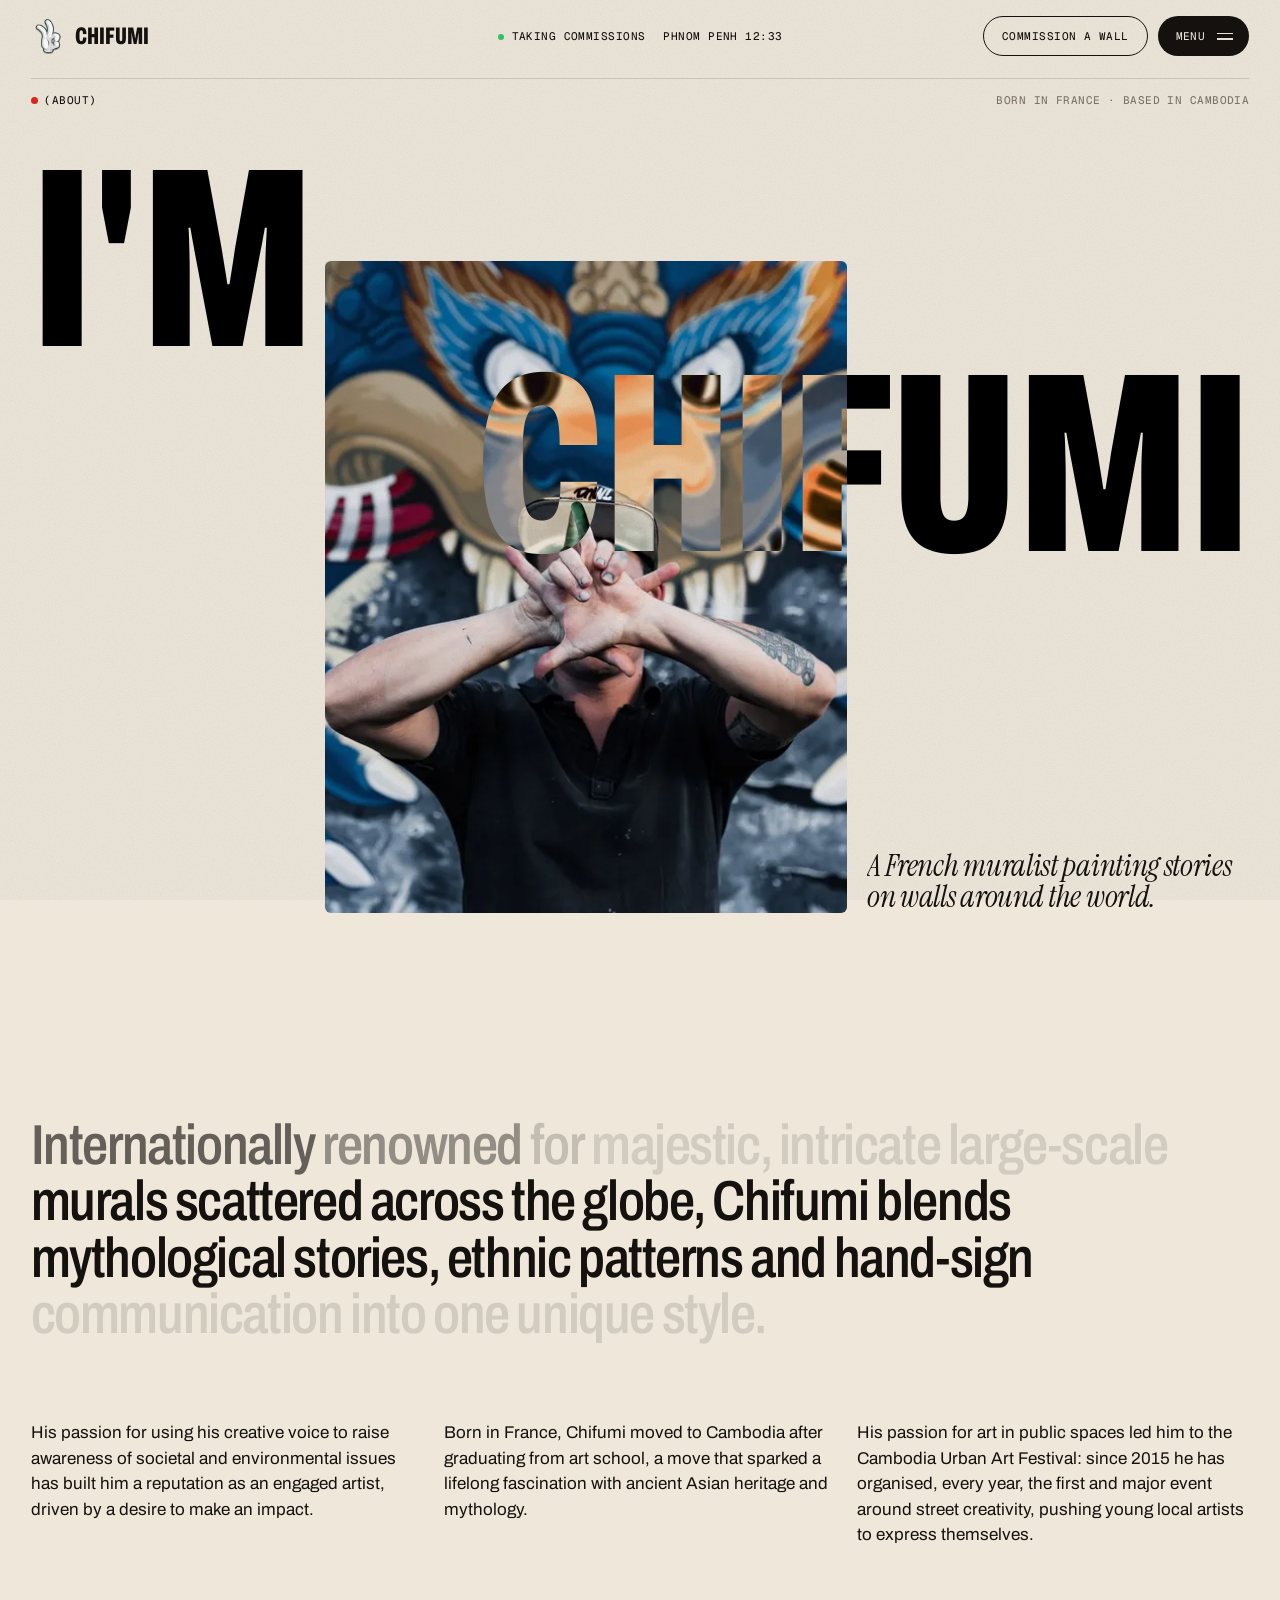
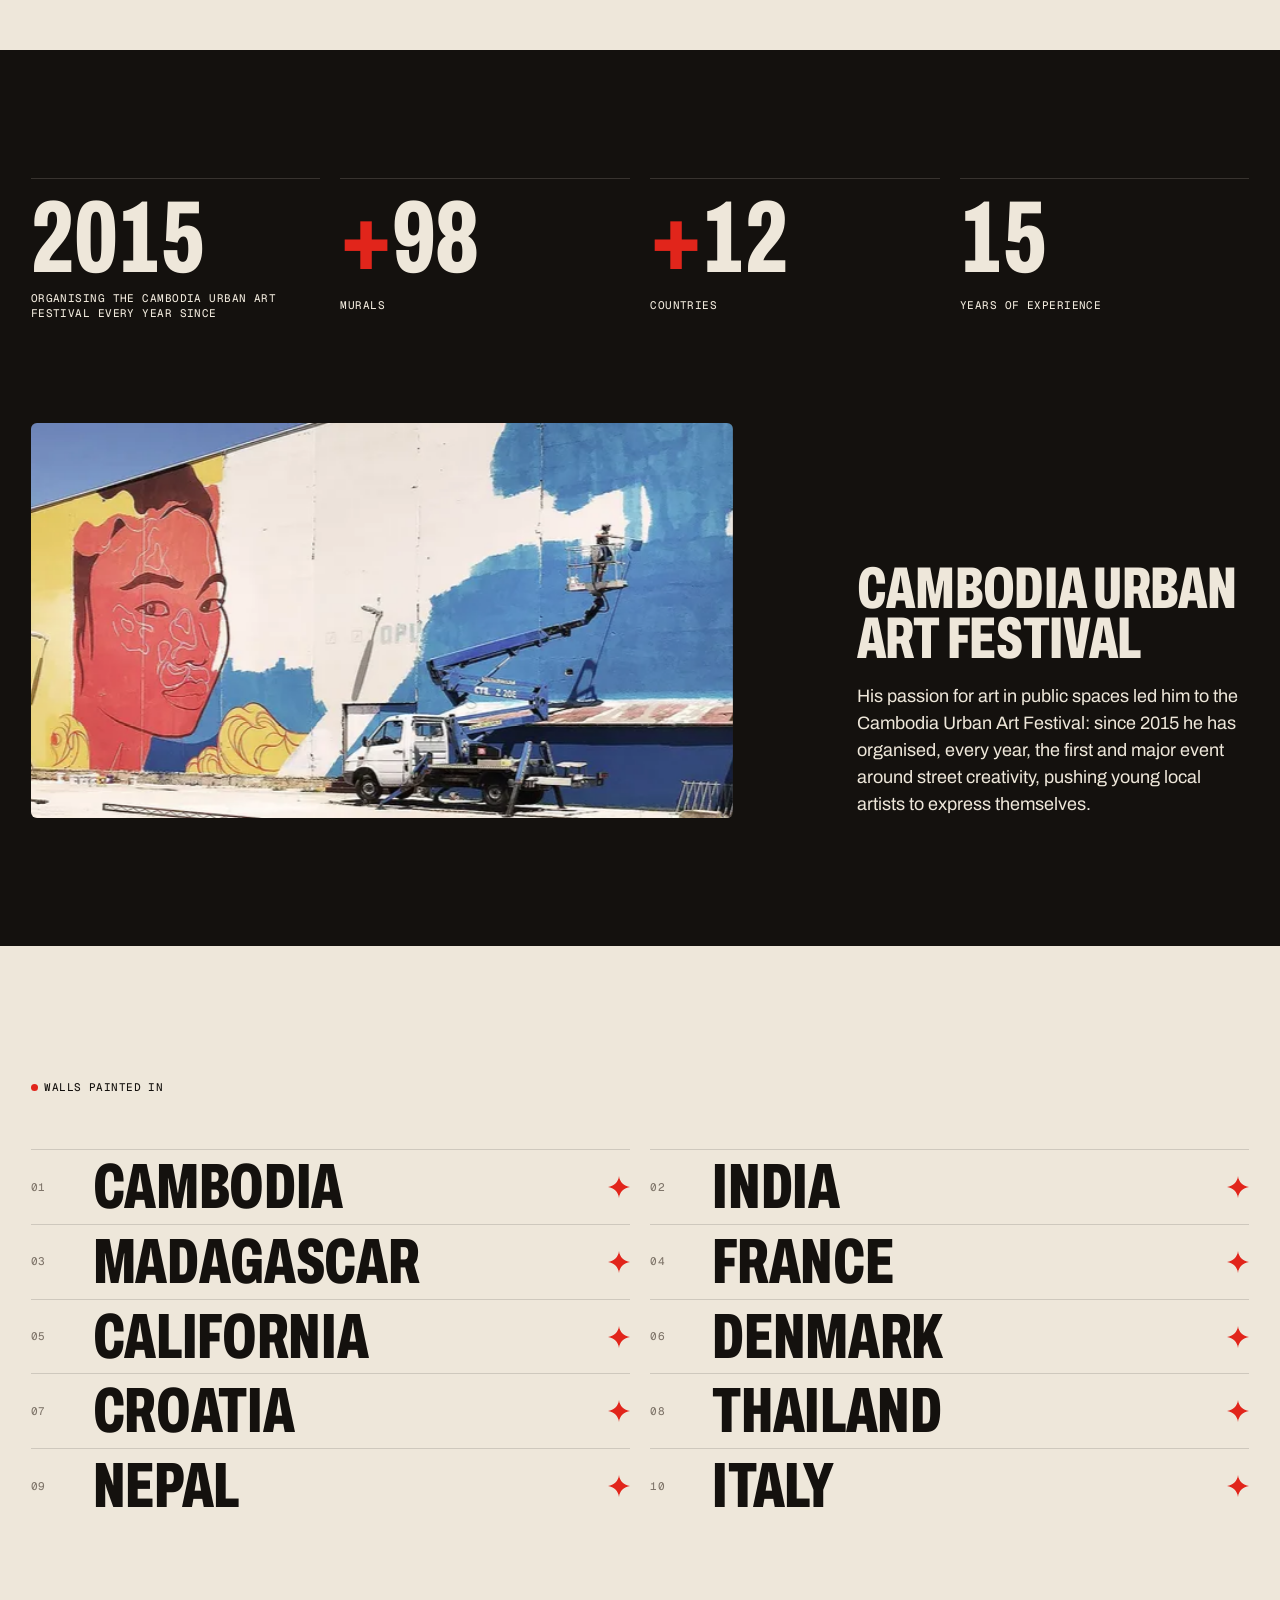
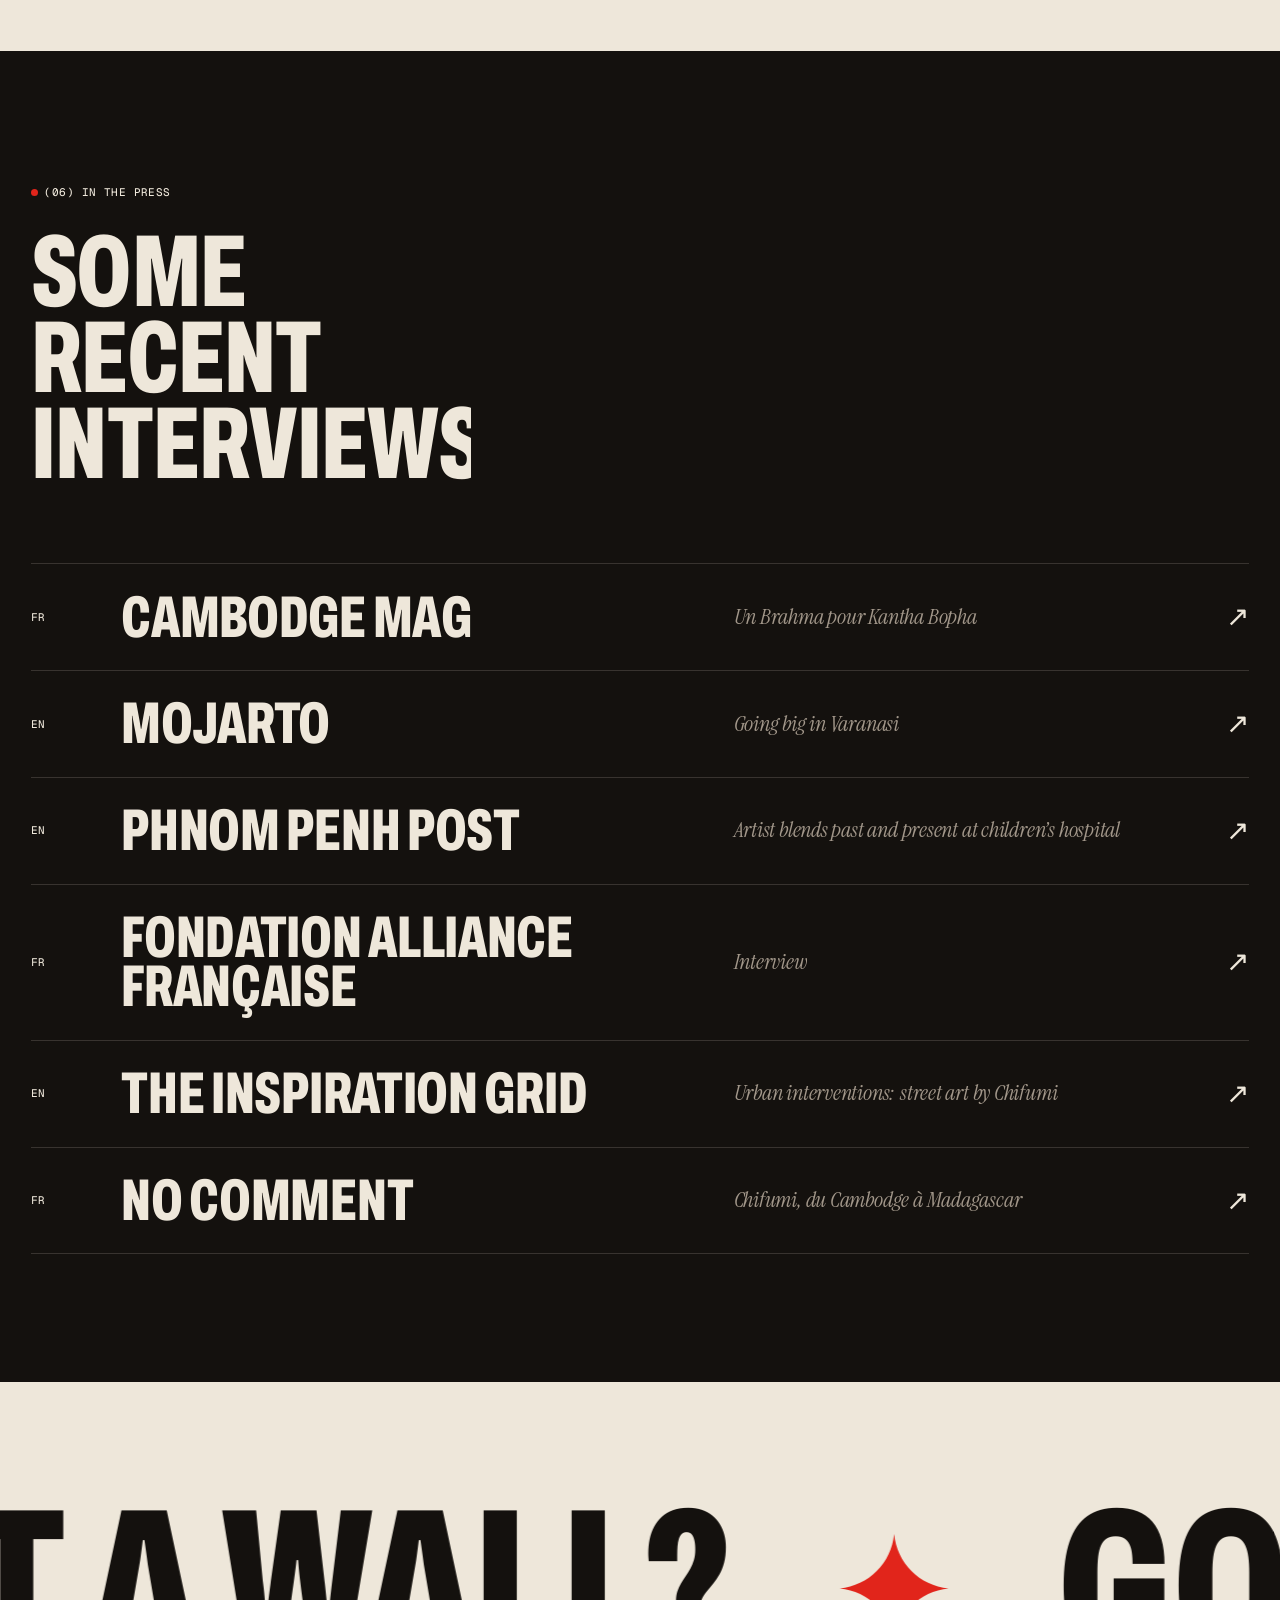
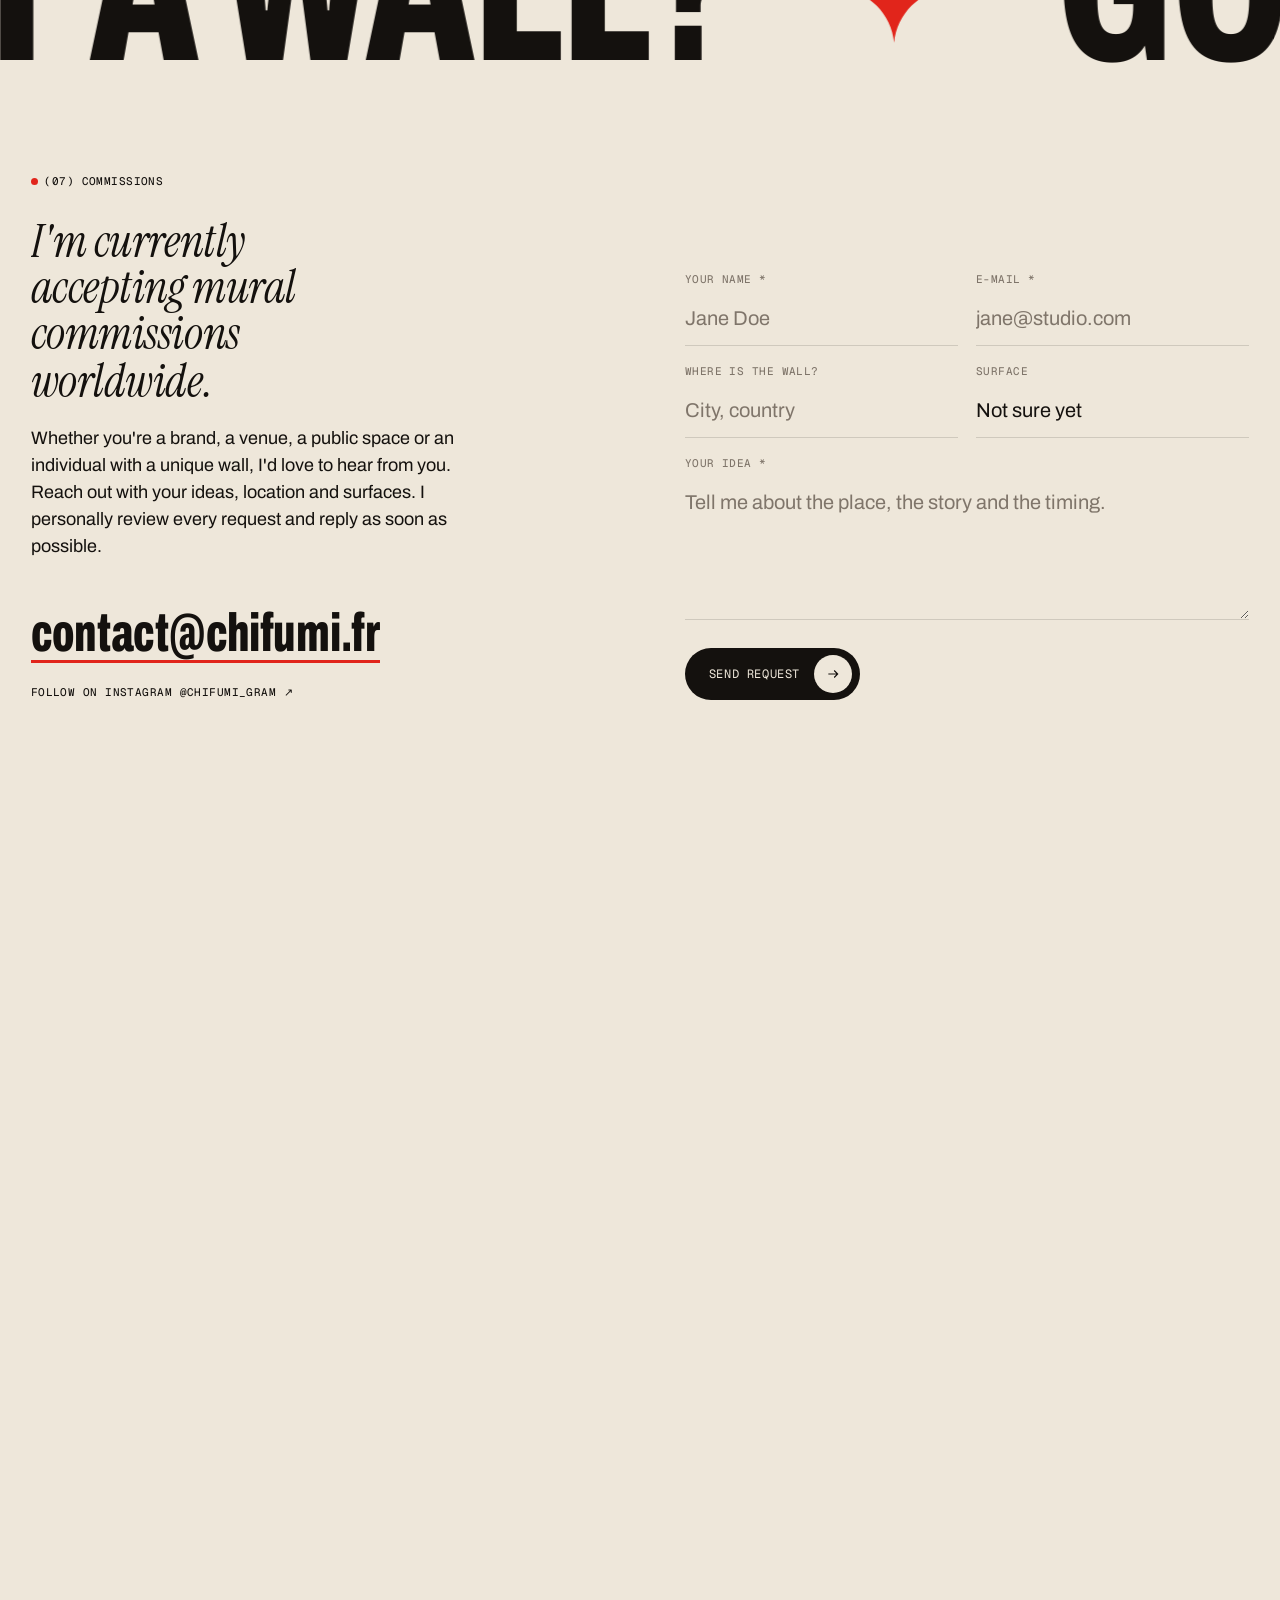
==== commit 45716849: "Chifumi site build 2026-11-06: original hero again (mural window, CHI-FOU-MI flipbook loader), no 3D" ====
--- a/about/index.html
+++ b/about/index.html
@@ -7,4 +7,4 @@
           if (sessionStorage.getItem('chifumi:pt') === '1') d.classList.add('pt-in');
         } catch (e) {}
       })();
-    </script><link rel="stylesheet" href="/_astro/Contact.DLRqD6bG.css"></head><body><a class="sr-only" href="#main">Skip to content</a><header class="nav" data-nav data-theme="paper"><a href="/" class="nav__logo" aria-label="Chifumi, home"><img src="/_astro/hand-ok.COxfuZLB_GmJD8.webp" srcset="/_astro/hand-ok.COxfuZLB_1OeGLb.webp 96w, /_astro/hand-ok.COxfuZLB_GmJD8.webp 1078w" alt sizes="34px" loading="eager" decoding="async" width="1078" height="1099" class="nav__hand"><span class="nav__name">Chifumi</span></a><p class="nav__meta mono" aria-hidden="true"><span><i class="dot"></i>Taking commissions</span><span>Phnom Penh <time data-clock>--:--</time></span></p><div class="nav__right"><a class="nav__cta mono" href="/#contact">Commission a wall</a><button class="nav__menu mono" type="button" data-menu-toggle aria-expanded="false" aria-controls="menu"><span data-menu-word>Menu</span><span class="nav__burger" aria-hidden="true"><i></i><i></i></span></button></div></header><div class="menu" id="menu" data-menu aria-hidden="true"><div class="menu__body"><nav class="menu__links" aria-label="Main"><a class="menu__link" href="/murals" data-menu-link="0"><span class="menu__num mono">01</span><span class="menu__label display"><span>Murals</span></span></a><a class="menu__link" href="/collaborations" data-menu-link="1"><span class="menu__num mono">02</span><span class="menu__label display"><span>Collaborations</span></span></a><a class="menu__link" href="/augmented-reality" data-menu-link="2"><span class="menu__num mono">03</span><span class="menu__label display"><span>Augmented Reality</span></span></a><a class="menu__link" href="/shop" data-menu-link="3"><span class="menu__num mono">04</span><span class="menu__label display"><span>Shop</span></span></a><a class="menu__link" href="/about" data-menu-link="4" aria-current="page"><span class="menu__num mono">05</span><span class="menu__label display"><span>About</span></span></a></nav><div class="menu__preview" aria-hidden="true"><img src="/_astro/mudra-chennai-2022.BFIb-A4q_1KmaWN.webp" srcset="/_astro/mudra-chennai-2022.BFIb-A4q_Z2qi5vQ.webp 600w, /_astro/mudra-chennai-2022.BFIb-A4q_6E5PI.webp 900w, /_astro/mudra-chennai-2022.BFIb-A4q_1KmaWN.webp 1400w" alt sizes="40vw" loading="lazy" decoding="async" data-menu-img="0" width="1400" height="1400" class="is-active"><img src="/_astro/coca-cola-cans.B_9gsMuD_1BxD9Y.webp" srcset="/_astro/coca-cola-cans.B_9gsMuD_1EvPi8.webp 600w, /_astro/coca-cola-cans.B_9gsMuD_1EoLRU.webp 900w, /_astro/coca-cola-cans.B_9gsMuD_1BxD9Y.webp 1400w" alt sizes="40vw" loading="lazy" decoding="async" data-menu-img="1" width="1400" height="1400" class><img src="/_astro/vol-phone.CWaRfnoE_Z1yt1GN.webp" srcset="/_astro/vol-phone.CWaRfnoE_21EJGc.webp 600w, /_astro/vol-phone.CWaRfnoE_Z2rwtz3.webp 900w, /_astro/vol-phone.CWaRfnoE_Z1yt1GN.webp 1400w" alt sizes="40vw" loading="lazy" decoding="async" data-menu-img="2" width="1400" height="1400" class><img src="/_astro/kunthea-2.DTrwBMWk_Z1NgR6P.webp" srcset="/_astro/kunthea-2.DTrwBMWk_Z2m10zr.webp 600w, /_astro/kunthea-2.DTrwBMWk_Z1NgR6P.webp 800w" alt sizes="40vw" loading="lazy" decoding="async" data-menu-img="3" width="800" height="739" class><img src="/_astro/portrait.BTRjmh0K_Z17EoxR.webp" srcset="/_astro/portrait.BTRjmh0K_ZW0oWL.webp 600w, /_astro/portrait.BTRjmh0K_XfWDG.webp 900w, /_astro/portrait.BTRjmh0K_Z17EoxR.webp 1103w" alt sizes="40vw" loading="lazy" decoding="async" data-menu-img="4" width="1103" height="1400" class></div></div><div class="menu__foot mono"><a href="mailto:contact@chifumi.fr">contact@chifumi.fr</a><a href="https://www.instagram.com/chifumi_gram/" target="_blank" rel="noopener">Instagram @chifumi_gram</a><span>Phnom Penh, Cambodia — <time data-clock>--:--</time></span></div></div><main id="main"><section class="ahero" data-theme="paper"><div class="ahero__top wrap"><p class="mono label">(About)</p><p class="mono muted">Born in France · Based in Cambodia</p></div><h1 class="ahero__title display wrap"><span class="split-line"><span data-rise>I'm</span></span><span class="split-line"><span data-rise>Chifumi</span></span></h1><div class="ahero__portrait frame frame--parallax" data-clip-reveal><img src="/_astro/portrait.BTRjmh0K_Z17EoxR.webp" srcset="/_astro/portrait.BTRjmh0K_ZW0oWL.webp 600w, /_astro/portrait.BTRjmh0K_XfWDG.webp 900w, /_astro/portrait.BTRjmh0K_Z17EoxR.webp 1103w" alt="Chifumi making a hand sign in front of one of his murals" sizes="(max-width: 860px) 100vw, 40vw" loading="eager" decoding="async" data-parallax="10" width="1103" height="1400"></div><p class="ahero__sub serif wrap" data-split-lines>A French muralist painting stories on walls around the world.</p></section><section class="abio wrap" data-theme="paper"><p class="abio__lead" data-scrub-words>Internationally renowned for majestic, intricate large-scale murals scattered across the globe, Chifumi blends mythological stories, ethnic patterns and hand-sign communication into one unique style.</p><div class="abio__cols"><p data-fade>His passion for using his creative voice to raise awareness of societal and environmental issues has built him a reputation as an engaged artist, driven by a desire to make an impact.</p><p data-fade>Born in France, Chifumi moved to Cambodia after graduating from art school, a move that sparked a lifelong fascination with ancient Asian heritage and mythology.</p><p data-fade>His passion for art in public spaces led him to the Cambodia Urban Art Festival: since 2015 he has organised, every year, the first and major event around street creativity, pushing young local artists to express themselves.</p></div></section><section class="afacts is-ink" data-theme="ink"><div class="afacts__grid wrap"><div class="afact"><p class="afact__num display">2015</p><p class="mono">Organising the Cambodia Urban Art Festival every year since</p></div><div class="afact"><p class="afact__num display"><span class="stat__prefix">+</span><span data-count="100">100</span></p><p class="mono">Murals</p></div><div class="afact"><p class="afact__num display"><span class="stat__prefix">+</span><span data-count="12">12</span></p><p class="mono">Countries</p></div><div class="afact"><p class="afact__num display"><span class="stat__prefix"></span><span data-count="15">15</span></p><p class="mono">Years of experience</p></div></div><div class="afacts__festival wrap"><div class="frame afacts__img" data-clip-reveal><img src="/_astro/painting-wall.CyXZKyS9_ReFhN.webp" srcset="/_astro/painting-wall.CyXZKyS9_F6GNQ.webp 800w, /_astro/painting-wall.CyXZKyS9_1BvzJ.webp 1300w, /_astro/painting-wall.CyXZKyS9_ReFhN.webp 1370w" alt="A mural in progress, painted from a lift" sizes="(max-width: 860px) 100vw, 55vw" loading="lazy" decoding="async" width="1370" height="570"></div><div class="afacts__text"><h2 class="afacts__title display" data-split-lines>Cambodia Urban Art Festival</h2><p data-fade>His passion for art in public spaces led him to the Cambodia Urban Art Festival: since 2015 he has organised, every year, the first and major event around street creativity, pushing young local artists to express themselves.</p></div></div></section><section class="acountries" data-theme="paper"><p class="mono label wrap">Walls painted in</p><ul class="acountries__list wrap"><li data-fade><span class="mono muted">01</span><span class="display">Cambodia</span><svg class="acountries__star" viewBox="0 0 24 24" aria-hidden="true"><path fill="currentColor" d="M12 0c.6 6.4 5.6 11.4 12 12-6.4.6-11.4 5.6-12 12-.6-6.4-5.6-11.4-12-12C6.4 11.4 11.4 6.4 12 0Z"></path></svg></li><li data-fade><span class="mono muted">02</span><span class="display">India</span><svg class="acountries__star" viewBox="0 0 24 24" aria-hidden="true"><path fill="currentColor" d="M12 0c.6 6.4 5.6 11.4 12 12-6.4.6-11.4 5.6-12 12-.6-6.4-5.6-11.4-12-12C6.4 11.4 11.4 6.4 12 0Z"></path></svg></li><li data-fade><span class="mono muted">03</span><span class="display">Madagascar</span><svg class="acountries__star" viewBox="0 0 24 24" aria-hidden="true"><path fill="currentColor" d="M12 0c.6 6.4 5.6 11.4 12 12-6.4.6-11.4 5.6-12 12-.6-6.4-5.6-11.4-12-12C6.4 11.4 11.4 6.4 12 0Z"></path></svg></li><li data-fade><span class="mono muted">04</span><span class="display">France</span><svg class="acountries__star" viewBox="0 0 24 24" aria-hidden="true"><path fill="currentColor" d="M12 0c.6 6.4 5.6 11.4 12 12-6.4.6-11.4 5.6-12 12-.6-6.4-5.6-11.4-12-12C6.4 11.4 11.4 6.4 12 0Z"></path></svg></li><li data-fade><span class="mono muted">05</span><span class="display">California</span><svg class="acountries__star" viewBox="0 0 24 24" aria-hidden="true"><path fill="currentColor" d="M12 0c.6 6.4 5.6 11.4 12 12-6.4.6-11.4 5.6-12 12-.6-6.4-5.6-11.4-12-12C6.4 11.4 11.4 6.4 12 0Z"></path></svg></li><li data-fade><span class="mono muted">06</span><span class="display">Denmark</span><svg class="acountries__star" viewBox="0 0 24 24" aria-hidden="true"><path fill="currentColor" d="M12 0c.6 6.4 5.6 11.4 12 12-6.4.6-11.4 5.6-12 12-.6-6.4-5.6-11.4-12-12C6.4 11.4 11.4 6.4 12 0Z"></path></svg></li><li data-fade><span class="mono muted">07</span><span class="display">Croatia</span><svg class="acountries__star" viewBox="0 0 24 24" aria-hidden="true"><path fill="currentColor" d="M12 0c.6 6.4 5.6 11.4 12 12-6.4.6-11.4 5.6-12 12-.6-6.4-5.6-11.4-12-12C6.4 11.4 11.4 6.4 12 0Z"></path></svg></li><li data-fade><span class="mono muted">08</span><span class="display">Thailand</span><svg class="acountries__star" viewBox="0 0 24 24" aria-hidden="true"><path fill="currentColor" d="M12 0c.6 6.4 5.6 11.4 12 12-6.4.6-11.4 5.6-12 12-.6-6.4-5.6-11.4-12-12C6.4 11.4 11.4 6.4 12 0Z"></path></svg></li><li data-fade><span class="mono muted">09</span><span class="display">Nepal</span><svg class="acountries__star" viewBox="0 0 24 24" aria-hidden="true"><path fill="currentColor" d="M12 0c.6 6.4 5.6 11.4 12 12-6.4.6-11.4 5.6-12 12-.6-6.4-5.6-11.4-12-12C6.4 11.4 11.4 6.4 12 0Z"></path></svg></li><li data-fade><span class="mono muted">10</span><span class="display">Italy</span><svg class="acountries__star" viewBox="0 0 24 24" aria-hidden="true"><path fill="currentColor" d="M12 0c.6 6.4 5.6 11.4 12 12-6.4.6-11.4 5.6-12 12-.6-6.4-5.6-11.4-12-12C6.4 11.4 11.4 6.4 12 0Z"></path></svg></li></ul></section><section class="press is-ink" data-theme="ink"><header class="press__head wrap"><p class="mono label">(06) In the press</p><h2 class="press__title display" data-split-lines>Some recent interviews</h2></header><ul class="hlist wrap" data-hover-list><li><a href="https://www.cambodgemag.com/post/arts-siem-reap-un-brahma-pour-kantha-bopha" target="_blank" rel="noopener" data-preview="/_astro/cambodge-mag.cRbsb8A7_6ULhO.webp"><span class="hlist__lang mono">FR</span><span class="hlist__outlet display">Cambodge Mag</span><span class="hlist__title serif">Un Brahma pour Kantha Bopha</span><span class="hlist__arrow" aria-hidden="true">↗</span></a></li><li><a href="https://www.youtube.com/watch?v=KnEXLGtKzFM" target="_blank" rel="noopener" data-preview="/_astro/mojarto.q0SQeeVq_1iY7hj.webp"><span class="hlist__lang mono">EN</span><span class="hlist__outlet display">Mojarto</span><span class="hlist__title serif">Going big in Varanasi</span><span class="hlist__arrow" aria-hidden="true">↗</span></a></li><li><a href="https://www.phnompenhpost.com/post-in-depth/artist-blends-past-present-at-children-s-hospital" target="_blank" rel="noopener" data-preview="/_astro/phnom-penh-post.BCoYcJfV_JiYvd.webp"><span class="hlist__lang mono">EN</span><span class="hlist__outlet display">Phnom Penh Post</span><span class="hlist__title serif">Artist blends past and present at children’s hospital</span><span class="hlist__arrow" aria-hidden="true">↗</span></a></li><li><a href="https://www.fondation-alliancefr.org/?p=64568" target="_blank" rel="noopener" data-preview="/_astro/alliance-francaise.DFZGkugC_ZDW3wx.webp"><span class="hlist__lang mono">FR</span><span class="hlist__outlet display">Fondation Alliance Française</span><span class="hlist__title serif">Interview</span><span class="hlist__arrow" aria-hidden="true">↗</span></a></li><li><a href="https://theinspirationgrid.com/urban-interventions-street-art-by-chifumi-krohom/" target="_blank" rel="noopener" data-preview="/_astro/inspiration-grid.BWT9QAjG_PuoBw.webp"><span class="hlist__lang mono">EN</span><span class="hlist__outlet display">The Inspiration Grid</span><span class="hlist__title serif">Urban interventions: street art by Chifumi</span><span class="hlist__arrow" aria-hidden="true">↗</span></a></li><li><a href="https://www.nocomment.mg/chifumi-du-cambodge-a-madagascar/" target="_blank" rel="noopener" data-preview="/_astro/no-comment.CD47jMZk_aQuoR.webp"><span class="hlist__lang mono">FR</span><span class="hlist__outlet display">No Comment</span><span class="hlist__title serif">Chifumi, du Cambodge à Madagascar</span><span class="hlist__arrow" aria-hidden="true">↗</span></a></li></ul><div class="hpreview" data-hover-preview aria-hidden="true"></div></section><section class="contact" id="contact" data-theme="paper"><div class="contact__marquee marquee display" data-marquee data-speed="38" aria-hidden="true"><div class="marquee__inner"><span class="marquee__item">Got a wall?<svg class="marquee__sep" viewBox="0 0 24 24" aria-hidden="true"><path fill="currentColor" d="M12 0c.6 6.4 5.6 11.4 12 12-6.4.6-11.4 5.6-12 12-.6-6.4-5.6-11.4-12-12C6.4 11.4 11.4 6.4 12 0Z"></path></svg></span><span class="marquee__item">Got a wall?<svg class="marquee__sep" viewBox="0 0 24 24" aria-hidden="true"><path fill="currentColor" d="M12 0c.6 6.4 5.6 11.4 12 12-6.4.6-11.4 5.6-12 12-.6-6.4-5.6-11.4-12-12C6.4 11.4 11.4 6.4 12 0Z"></path></svg></span><span class="marquee__item">Got a wall?<svg class="marquee__sep" viewBox="0 0 24 24" aria-hidden="true"><path fill="currentColor" d="M12 0c.6 6.4 5.6 11.4 12 12-6.4.6-11.4 5.6-12 12-.6-6.4-5.6-11.4-12-12C6.4 11.4 11.4 6.4 12 0Z"></path></svg></span><span class="marquee__item">Got a wall?<svg class="marquee__sep" viewBox="0 0 24 24" aria-hidden="true"><path fill="currentColor" d="M12 0c.6 6.4 5.6 11.4 12 12-6.4.6-11.4 5.6-12 12-.6-6.4-5.6-11.4-12-12C6.4 11.4 11.4 6.4 12 0Z"></path></svg></span></div></div><h2 class="sr-only">Got a wall?</h2><div class="contact__grid wrap"><div class="contact__intro"><p class="mono label">(07) Commissions</p><p class="contact__lead serif" data-split-lines>I&#39;m currently accepting mural commissions worldwide.</p><p class="contact__text" data-fade>Whether you&#39;re a brand, a venue, a public space or an individual with a unique wall, I&#39;d love to hear from you. Reach out with your ideas, location and surfaces. I personally review every request and reply as soon as possible.</p><a class="contact__mail display" href="mailto:contact@chifumi.fr" data-magnetic><span>contact@chifumi.fr</span></a><a class="contact__ig mono link-u" href="https://www.instagram.com/chifumi_gram/" target="_blank" rel="noopener">Follow on Instagram @chifumi_gram ↗</a></div><form class="form contact__form" data-mail-form data-to="contact@chifumi.fr" novalidate><div class="form__row"><label class="field"><span class="mono muted">Your name *</span><input name="name" required autocomplete="name" placeholder="Jane Doe"></label><label class="field"><span class="mono muted">E-mail *</span><input name="email" type="email" required autocomplete="email" placeholder="jane@studio.com"></label></div><div class="form__row"><label class="field"><span class="mono muted">Where is the wall?</span><input name="location" placeholder="City, country"></label><label class="field"><span class="mono muted">Surface</span><select name="surface"><option value="">Not sure yet</option><option>Under 50 m²</option><option>50 – 200 m²</option><option>200 m² and up</option><option>Brand / product collaboration</option></select></label></div><label class="field"><span class="mono muted">Your idea *</span><textarea name="message" required rows="4" placeholder="Tell me about the place, the story and the timing."></textarea></label><div class="contact__submit"><button class="btn" type="submit" data-magnetic><span>Send request</span><span class="btn__icon"><svg viewBox="0 0 24 24" fill="none" stroke="currentColor" stroke-width="2" aria-hidden="true"><path d="M4 12h16M14 6l6 6-6 6"></path></svg></span></button><p class="form__note mono muted" data-form-note role="status"></p></div></form></div></section></main><div class="footer-wrap"><footer class="footer" data-footer data-theme="navy"><div class="footer__cols"><p class="footer__big display">Painting stories on walls around the world.</p><div class="footer__col"><p class="mono">Explore</p><a class="link-u" href="/murals">Murals</a><a class="link-u" href="/collaborations">Collaborations</a><a class="link-u" href="/augmented-reality">Augmented Reality</a><a class="link-u" href="/shop">Shop</a><a class="link-u" href="/about">About</a></div><div class="footer__col"><p class="mono">Connect</p><a class="link-u" href="mailto:contact@chifumi.fr">contact@chifumi.fr</a><a class="link-u" href="https://www.instagram.com/chifumi_gram/" target="_blank" rel="noopener">Instagram</a><a class="link-u" href="/#contact">Commission a wall</a></div><div class="footer__col"><p class="mono">Studio</p><p>Phnom Penh, Cambodia</p><p><time data-clock>--:--</time> local time</p></div></div><!-- his symbol for real: the mudra hand from his Kantha Bopha wall (tools/mudra_cutout.py) with the logo's lettering --><div class="footer__logo" data-footer-logo><img src="/_astro/hand-mudra.BkbbFhig_Z1XCfgE.webp" srcset="/_astro/hand-mudra.BkbbFhig_19aU5l.webp 360w, /_astro/hand-mudra.BkbbFhig_1zbhsT.webp 560w, /_astro/hand-mudra.BkbbFhig_Z1XCfgE.webp 809w" alt sizes="(max-width: 860px) 34vw, 18vw" loading="lazy" decoding="async" width="809" height="1449" class="footer__hand"><img src="/_astro/logo-lettering.EaQ6wWCX_ZbsLCH.webp" srcset="/_astro/logo-lettering.EaQ6wWCX_ZbsLCH.webp 335w" alt="Chifumi" sizes="(max-width: 860px) 22vw, 12vw" loading="lazy" decoding="async" width="335" height="558" class="footer__lettering"></div><div class="footer__bottom mono"><span>© 2026 Chifumi. All rights reserved.</span><span>Murals · Collaborations · Screen prints · Augmented reality</span><span class="footer__credit">Site by <a href="https://graphiq.art" target="_blank" rel="noopener" data-credit>GRAPHIQ Studio</a></span><!-- our signature: the GRAPHIQ ball peeks over the divider as the pointer gets close to the credit --><div class="sig" data-sig aria-hidden="true"><canvas></canvas></div></div></footer></div><div class="pt" data-pt aria-hidden="true"><img src="/_astro/hand-ok.COxfuZLB_GmJD8.webp" srcset="/_astro/hand-ok.COxfuZLB_dYkDg.webp 440w, /_astro/hand-ok.COxfuZLB_GmJD8.webp 1078w" alt sizes="220px" loading="eager" decoding="async" width="1078" height="1099"></div><script type="module" src="/_astro/Base.astro_astro_type_script_index_0_lang.ogDDqjcx.js"></script></body></html>+    </script><link rel="stylesheet" href="/_astro/Contact.BHq7Zjxk.css"></head><body><a class="sr-only" href="#main">Skip to content</a><header class="nav" data-nav data-theme="paper"><a href="/" class="nav__logo" aria-label="Chifumi, home"><img src="/_astro/hand-ok.COxfuZLB_GmJD8.webp" srcset="/_astro/hand-ok.COxfuZLB_1OeGLb.webp 96w, /_astro/hand-ok.COxfuZLB_GmJD8.webp 1078w" alt sizes="34px" loading="eager" decoding="async" width="1078" height="1099" class="nav__hand"><span class="nav__name">Chifumi</span></a><p class="nav__meta mono" aria-hidden="true"><span><i class="dot"></i>Taking commissions</span><span>Phnom Penh <time data-clock>--:--</time></span></p><div class="nav__right"><a class="nav__cta mono" href="/#contact">Commission a wall</a><button class="nav__menu mono" type="button" data-menu-toggle aria-expanded="false" aria-controls="menu"><span data-menu-word>Menu</span><span class="nav__burger" aria-hidden="true"><i></i><i></i></span></button></div></header><div class="menu" id="menu" data-menu aria-hidden="true"><div class="menu__body"><nav class="menu__links" aria-label="Main"><a class="menu__link" href="/murals" data-menu-link="0"><span class="menu__num mono">01</span><span class="menu__label display"><span>Murals</span></span></a><a class="menu__link" href="/collaborations" data-menu-link="1"><span class="menu__num mono">02</span><span class="menu__label display"><span>Collaborations</span></span></a><a class="menu__link" href="/augmented-reality" data-menu-link="2"><span class="menu__num mono">03</span><span class="menu__label display"><span>Augmented Reality</span></span></a><a class="menu__link" href="/shop" data-menu-link="3"><span class="menu__num mono">04</span><span class="menu__label display"><span>Shop</span></span></a><a class="menu__link" href="/about" data-menu-link="4" aria-current="page"><span class="menu__num mono">05</span><span class="menu__label display"><span>About</span></span></a></nav><div class="menu__preview" aria-hidden="true"><img src="/_astro/mudra-chennai-2022.BFIb-A4q_1KmaWN.webp" srcset="/_astro/mudra-chennai-2022.BFIb-A4q_Z2qi5vQ.webp 600w, /_astro/mudra-chennai-2022.BFIb-A4q_6E5PI.webp 900w, /_astro/mudra-chennai-2022.BFIb-A4q_1KmaWN.webp 1400w" alt sizes="40vw" loading="lazy" decoding="async" data-menu-img="0" width="1400" height="1400" class="is-active"><img src="/_astro/coca-cola-cans.B_9gsMuD_1BxD9Y.webp" srcset="/_astro/coca-cola-cans.B_9gsMuD_1EvPi8.webp 600w, /_astro/coca-cola-cans.B_9gsMuD_1EoLRU.webp 900w, /_astro/coca-cola-cans.B_9gsMuD_1BxD9Y.webp 1400w" alt sizes="40vw" loading="lazy" decoding="async" data-menu-img="1" width="1400" height="1400" class><img src="/_astro/vol-phone.CWaRfnoE_Z1yt1GN.webp" srcset="/_astro/vol-phone.CWaRfnoE_21EJGc.webp 600w, /_astro/vol-phone.CWaRfnoE_Z2rwtz3.webp 900w, /_astro/vol-phone.CWaRfnoE_Z1yt1GN.webp 1400w" alt sizes="40vw" loading="lazy" decoding="async" data-menu-img="2" width="1400" height="1400" class><img src="/_astro/kunthea-2.DTrwBMWk_Z1NgR6P.webp" srcset="/_astro/kunthea-2.DTrwBMWk_Z2m10zr.webp 600w, /_astro/kunthea-2.DTrwBMWk_Z1NgR6P.webp 800w" alt sizes="40vw" loading="lazy" decoding="async" data-menu-img="3" width="800" height="739" class><img src="/_astro/portrait.BTRjmh0K_Z17EoxR.webp" srcset="/_astro/portrait.BTRjmh0K_ZW0oWL.webp 600w, /_astro/portrait.BTRjmh0K_XfWDG.webp 900w, /_astro/portrait.BTRjmh0K_Z17EoxR.webp 1103w" alt sizes="40vw" loading="lazy" decoding="async" data-menu-img="4" width="1103" height="1400" class></div></div><div class="menu__foot mono"><a href="mailto:contact@chifumi.fr">contact@chifumi.fr</a><a href="https://www.instagram.com/chifumi_gram/" target="_blank" rel="noopener">Instagram @chifumi_gram</a><span>Phnom Penh, Cambodia — <time data-clock>--:--</time></span></div></div><main id="main"><section class="ahero" data-theme="paper"><div class="ahero__top wrap"><p class="mono label">(About)</p><p class="mono muted">Born in France · Based in Cambodia</p></div><h1 class="ahero__title display wrap"><span class="split-line"><span data-rise>I'm</span></span><span class="split-line"><span data-rise>Chifumi</span></span></h1><div class="ahero__portrait frame frame--parallax" data-clip-reveal><img src="/_astro/portrait.BTRjmh0K_Z17EoxR.webp" srcset="/_astro/portrait.BTRjmh0K_ZW0oWL.webp 600w, /_astro/portrait.BTRjmh0K_XfWDG.webp 900w, /_astro/portrait.BTRjmh0K_Z17EoxR.webp 1103w" alt="Chifumi making a hand sign in front of one of his murals" sizes="(max-width: 860px) 100vw, 40vw" loading="eager" decoding="async" data-parallax="10" width="1103" height="1400"></div><p class="ahero__sub serif wrap" data-split-lines>A French muralist painting stories on walls around the world.</p></section><section class="abio wrap" data-theme="paper"><p class="abio__lead" data-scrub-words>Internationally renowned for majestic, intricate large-scale murals scattered across the globe, Chifumi blends mythological stories, ethnic patterns and hand-sign communication into one unique style.</p><div class="abio__cols"><p data-fade>His passion for using his creative voice to raise awareness of societal and environmental issues has built him a reputation as an engaged artist, driven by a desire to make an impact.</p><p data-fade>Born in France, Chifumi moved to Cambodia after graduating from art school, a move that sparked a lifelong fascination with ancient Asian heritage and mythology.</p><p data-fade>His passion for art in public spaces led him to the Cambodia Urban Art Festival: since 2015 he has organised, every year, the first and major event around street creativity, pushing young local artists to express themselves.</p></div></section><section class="afacts is-ink" data-theme="ink"><div class="afacts__grid wrap"><div class="afact"><p class="afact__num display">2015</p><p class="mono">Organising the Cambodia Urban Art Festival every year since</p></div><div class="afact"><p class="afact__num display"><span class="stat__prefix">+</span><span data-count="100">100</span></p><p class="mono">Murals</p></div><div class="afact"><p class="afact__num display"><span class="stat__prefix">+</span><span data-count="12">12</span></p><p class="mono">Countries</p></div><div class="afact"><p class="afact__num display"><span class="stat__prefix"></span><span data-count="15">15</span></p><p class="mono">Years of experience</p></div></div><div class="afacts__festival wrap"><div class="frame afacts__img" data-clip-reveal><img src="/_astro/painting-wall.CyXZKyS9_ReFhN.webp" srcset="/_astro/painting-wall.CyXZKyS9_F6GNQ.webp 800w, /_astro/painting-wall.CyXZKyS9_1BvzJ.webp 1300w, /_astro/painting-wall.CyXZKyS9_ReFhN.webp 1370w" alt="A mural in progress, painted from a lift" sizes="(max-width: 860px) 100vw, 55vw" loading="lazy" decoding="async" width="1370" height="570"></div><div class="afacts__text"><h2 class="afacts__title display" data-split-lines>Cambodia Urban Art Festival</h2><p data-fade>His passion for art in public spaces led him to the Cambodia Urban Art Festival: since 2015 he has organised, every year, the first and major event around street creativity, pushing young local artists to express themselves.</p></div></div></section><section class="acountries" data-theme="paper"><p class="mono label wrap">Walls painted in</p><ul class="acountries__list wrap"><li data-fade><span class="mono muted">01</span><span class="display">Cambodia</span><svg class="acountries__star" viewBox="0 0 24 24" aria-hidden="true"><path fill="currentColor" d="M12 0c.6 6.4 5.6 11.4 12 12-6.4.6-11.4 5.6-12 12-.6-6.4-5.6-11.4-12-12C6.4 11.4 11.4 6.4 12 0Z"></path></svg></li><li data-fade><span class="mono muted">02</span><span class="display">India</span><svg class="acountries__star" viewBox="0 0 24 24" aria-hidden="true"><path fill="currentColor" d="M12 0c.6 6.4 5.6 11.4 12 12-6.4.6-11.4 5.6-12 12-.6-6.4-5.6-11.4-12-12C6.4 11.4 11.4 6.4 12 0Z"></path></svg></li><li data-fade><span class="mono muted">03</span><span class="display">Madagascar</span><svg class="acountries__star" viewBox="0 0 24 24" aria-hidden="true"><path fill="currentColor" d="M12 0c.6 6.4 5.6 11.4 12 12-6.4.6-11.4 5.6-12 12-.6-6.4-5.6-11.4-12-12C6.4 11.4 11.4 6.4 12 0Z"></path></svg></li><li data-fade><span class="mono muted">04</span><span class="display">France</span><svg class="acountries__star" viewBox="0 0 24 24" aria-hidden="true"><path fill="currentColor" d="M12 0c.6 6.4 5.6 11.4 12 12-6.4.6-11.4 5.6-12 12-.6-6.4-5.6-11.4-12-12C6.4 11.4 11.4 6.4 12 0Z"></path></svg></li><li data-fade><span class="mono muted">05</span><span class="display">California</span><svg class="acountries__star" viewBox="0 0 24 24" aria-hidden="true"><path fill="currentColor" d="M12 0c.6 6.4 5.6 11.4 12 12-6.4.6-11.4 5.6-12 12-.6-6.4-5.6-11.4-12-12C6.4 11.4 11.4 6.4 12 0Z"></path></svg></li><li data-fade><span class="mono muted">06</span><span class="display">Denmark</span><svg class="acountries__star" viewBox="0 0 24 24" aria-hidden="true"><path fill="currentColor" d="M12 0c.6 6.4 5.6 11.4 12 12-6.4.6-11.4 5.6-12 12-.6-6.4-5.6-11.4-12-12C6.4 11.4 11.4 6.4 12 0Z"></path></svg></li><li data-fade><span class="mono muted">07</span><span class="display">Croatia</span><svg class="acountries__star" viewBox="0 0 24 24" aria-hidden="true"><path fill="currentColor" d="M12 0c.6 6.4 5.6 11.4 12 12-6.4.6-11.4 5.6-12 12-.6-6.4-5.6-11.4-12-12C6.4 11.4 11.4 6.4 12 0Z"></path></svg></li><li data-fade><span class="mono muted">08</span><span class="display">Thailand</span><svg class="acountries__star" viewBox="0 0 24 24" aria-hidden="true"><path fill="currentColor" d="M12 0c.6 6.4 5.6 11.4 12 12-6.4.6-11.4 5.6-12 12-.6-6.4-5.6-11.4-12-12C6.4 11.4 11.4 6.4 12 0Z"></path></svg></li><li data-fade><span class="mono muted">09</span><span class="display">Nepal</span><svg class="acountries__star" viewBox="0 0 24 24" aria-hidden="true"><path fill="currentColor" d="M12 0c.6 6.4 5.6 11.4 12 12-6.4.6-11.4 5.6-12 12-.6-6.4-5.6-11.4-12-12C6.4 11.4 11.4 6.4 12 0Z"></path></svg></li><li data-fade><span class="mono muted">10</span><span class="display">Italy</span><svg class="acountries__star" viewBox="0 0 24 24" aria-hidden="true"><path fill="currentColor" d="M12 0c.6 6.4 5.6 11.4 12 12-6.4.6-11.4 5.6-12 12-.6-6.4-5.6-11.4-12-12C6.4 11.4 11.4 6.4 12 0Z"></path></svg></li></ul></section><section class="press is-ink" data-theme="ink"><header class="press__head wrap"><p class="mono label">(06) In the press</p><h2 class="press__title display" data-split-lines>Some recent interviews</h2></header><ul class="hlist wrap" data-hover-list><li><a href="https://www.cambodgemag.com/post/arts-siem-reap-un-brahma-pour-kantha-bopha" target="_blank" rel="noopener" data-preview="/_astro/cambodge-mag.cRbsb8A7_6ULhO.webp"><span class="hlist__lang mono">FR</span><span class="hlist__outlet display">Cambodge Mag</span><span class="hlist__title serif">Un Brahma pour Kantha Bopha</span><span class="hlist__arrow" aria-hidden="true">↗</span></a></li><li><a href="https://www.youtube.com/watch?v=KnEXLGtKzFM" target="_blank" rel="noopener" data-preview="/_astro/mojarto.q0SQeeVq_1iY7hj.webp"><span class="hlist__lang mono">EN</span><span class="hlist__outlet display">Mojarto</span><span class="hlist__title serif">Going big in Varanasi</span><span class="hlist__arrow" aria-hidden="true">↗</span></a></li><li><a href="https://www.phnompenhpost.com/post-in-depth/artist-blends-past-present-at-children-s-hospital" target="_blank" rel="noopener" data-preview="/_astro/phnom-penh-post.BCoYcJfV_JiYvd.webp"><span class="hlist__lang mono">EN</span><span class="hlist__outlet display">Phnom Penh Post</span><span class="hlist__title serif">Artist blends past and present at children’s hospital</span><span class="hlist__arrow" aria-hidden="true">↗</span></a></li><li><a href="https://www.fondation-alliancefr.org/?p=64568" target="_blank" rel="noopener" data-preview="/_astro/alliance-francaise.DFZGkugC_ZDW3wx.webp"><span class="hlist__lang mono">FR</span><span class="hlist__outlet display">Fondation Alliance Française</span><span class="hlist__title serif">Interview</span><span class="hlist__arrow" aria-hidden="true">↗</span></a></li><li><a href="https://theinspirationgrid.com/urban-interventions-street-art-by-chifumi-krohom/" target="_blank" rel="noopener" data-preview="/_astro/inspiration-grid.BWT9QAjG_PuoBw.webp"><span class="hlist__lang mono">EN</span><span class="hlist__outlet display">The Inspiration Grid</span><span class="hlist__title serif">Urban interventions: street art by Chifumi</span><span class="hlist__arrow" aria-hidden="true">↗</span></a></li><li><a href="https://www.nocomment.mg/chifumi-du-cambodge-a-madagascar/" target="_blank" rel="noopener" data-preview="/_astro/no-comment.CD47jMZk_aQuoR.webp"><span class="hlist__lang mono">FR</span><span class="hlist__outlet display">No Comment</span><span class="hlist__title serif">Chifumi, du Cambodge à Madagascar</span><span class="hlist__arrow" aria-hidden="true">↗</span></a></li></ul><div class="hpreview" data-hover-preview aria-hidden="true"></div></section><section class="contact" id="contact" data-theme="paper"><div class="contact__marquee marquee display" data-marquee data-speed="38" aria-hidden="true"><div class="marquee__inner"><span class="marquee__item">Got a wall?<svg class="marquee__sep" viewBox="0 0 24 24" aria-hidden="true"><path fill="currentColor" d="M12 0c.6 6.4 5.6 11.4 12 12-6.4.6-11.4 5.6-12 12-.6-6.4-5.6-11.4-12-12C6.4 11.4 11.4 6.4 12 0Z"></path></svg></span><span class="marquee__item">Got a wall?<svg class="marquee__sep" viewBox="0 0 24 24" aria-hidden="true"><path fill="currentColor" d="M12 0c.6 6.4 5.6 11.4 12 12-6.4.6-11.4 5.6-12 12-.6-6.4-5.6-11.4-12-12C6.4 11.4 11.4 6.4 12 0Z"></path></svg></span><span class="marquee__item">Got a wall?<svg class="marquee__sep" viewBox="0 0 24 24" aria-hidden="true"><path fill="currentColor" d="M12 0c.6 6.4 5.6 11.4 12 12-6.4.6-11.4 5.6-12 12-.6-6.4-5.6-11.4-12-12C6.4 11.4 11.4 6.4 12 0Z"></path></svg></span><span class="marquee__item">Got a wall?<svg class="marquee__sep" viewBox="0 0 24 24" aria-hidden="true"><path fill="currentColor" d="M12 0c.6 6.4 5.6 11.4 12 12-6.4.6-11.4 5.6-12 12-.6-6.4-5.6-11.4-12-12C6.4 11.4 11.4 6.4 12 0Z"></path></svg></span></div></div><h2 class="sr-only">Got a wall?</h2><div class="contact__grid wrap"><div class="contact__intro"><p class="mono label">(07) Commissions</p><p class="contact__lead serif" data-split-lines>I&#39;m currently accepting mural commissions worldwide.</p><p class="contact__text" data-fade>Whether you&#39;re a brand, a venue, a public space or an individual with a unique wall, I&#39;d love to hear from you. Reach out with your ideas, location and surfaces. I personally review every request and reply as soon as possible.</p><a class="contact__mail display" href="mailto:contact@chifumi.fr" data-magnetic><span>contact@chifumi.fr</span></a><a class="contact__ig mono link-u" href="https://www.instagram.com/chifumi_gram/" target="_blank" rel="noopener">Follow on Instagram @chifumi_gram ↗</a></div><form class="form contact__form" data-mail-form data-to="contact@chifumi.fr" novalidate><div class="form__row"><label class="field"><span class="mono muted">Your name *</span><input name="name" required autocomplete="name" placeholder="Jane Doe"></label><label class="field"><span class="mono muted">E-mail *</span><input name="email" type="email" required autocomplete="email" placeholder="jane@studio.com"></label></div><div class="form__row"><label class="field"><span class="mono muted">Where is the wall?</span><input name="location" placeholder="City, country"></label><label class="field"><span class="mono muted">Surface</span><select name="surface"><option value="">Not sure yet</option><option>Under 50 m²</option><option>50 – 200 m²</option><option>200 m² and up</option><option>Brand / product collaboration</option></select></label></div><label class="field"><span class="mono muted">Your idea *</span><textarea name="message" required rows="4" placeholder="Tell me about the place, the story and the timing."></textarea></label><div class="contact__submit"><button class="btn" type="submit" data-magnetic><span>Send request</span><span class="btn__icon"><svg viewBox="0 0 24 24" fill="none" stroke="currentColor" stroke-width="2" aria-hidden="true"><path d="M4 12h16M14 6l6 6-6 6"></path></svg></span></button><p class="form__note mono muted" data-form-note role="status"></p></div></form></div></section></main><div class="footer-wrap"><footer class="footer" data-footer data-theme="navy"><div class="footer__cols"><p class="footer__big display">Painting stories on walls around the world.</p><div class="footer__col"><p class="mono">Explore</p><a class="link-u" href="/murals">Murals</a><a class="link-u" href="/collaborations">Collaborations</a><a class="link-u" href="/augmented-reality">Augmented Reality</a><a class="link-u" href="/shop">Shop</a><a class="link-u" href="/about">About</a></div><div class="footer__col"><p class="mono">Connect</p><a class="link-u" href="mailto:contact@chifumi.fr">contact@chifumi.fr</a><a class="link-u" href="https://www.instagram.com/chifumi_gram/" target="_blank" rel="noopener">Instagram</a><a class="link-u" href="/#contact">Commission a wall</a></div><div class="footer__col"><p class="mono">Studio</p><p>Phnom Penh, Cambodia</p><p><time data-clock>--:--</time> local time</p></div></div><!-- his symbol for real: the mudra hand from his Kantha Bopha wall (tools/mudra_cutout.py) with the logo's lettering --><div class="footer__logo" data-footer-logo><img src="/_astro/hand-mudra.BkbbFhig_Z1XCfgE.webp" srcset="/_astro/hand-mudra.BkbbFhig_19aU5l.webp 360w, /_astro/hand-mudra.BkbbFhig_1zbhsT.webp 560w, /_astro/hand-mudra.BkbbFhig_Z1XCfgE.webp 809w" alt sizes="(max-width: 860px) 34vw, 18vw" loading="lazy" decoding="async" width="809" height="1449" class="footer__hand"><img src="/_astro/logo-lettering.EaQ6wWCX_ZbsLCH.webp" srcset="/_astro/logo-lettering.EaQ6wWCX_ZbsLCH.webp 335w" alt="Chifumi" sizes="(max-width: 860px) 22vw, 12vw" loading="lazy" decoding="async" width="335" height="558" class="footer__lettering"></div><div class="footer__bottom mono"><span>© 2026 Chifumi. All rights reserved.</span><span>Murals · Collaborations · Screen prints · Augmented reality</span><span class="footer__credit">Site by <a href="https://graphiq.art" target="_blank" rel="noopener" data-credit>GRAPHIQ Studio</a></span><!-- our signature: the GRAPHIQ ball peeks over the divider as the pointer gets close to the credit --><div class="sig" data-sig aria-hidden="true"><canvas></canvas></div></div></footer></div><div class="pt" data-pt aria-hidden="true"><img src="/_astro/hand-ok.COxfuZLB_GmJD8.webp" srcset="/_astro/hand-ok.COxfuZLB_dYkDg.webp 440w, /_astro/hand-ok.COxfuZLB_GmJD8.webp 1078w" alt sizes="220px" loading="eager" decoding="async" width="1078" height="1099"></div><script type="module" src="/_astro/Base.astro_astro_type_script_index_0_lang.BJHPPFi8.js"></script></body></html>
--- a/_astro/Contact.BHq7Zjxk.css
+++ b/_astro/Contact.BHq7Zjxk.css
@@ -0,0 +1 @@
+@font-face{font-family:Archivo Variable;font-style:normal;font-display:swap;font-weight:100 900;font-stretch:62% 125%;src:url(/_astro/archivo-vietnamese-wdth-normal.rJmnGBSt.woff2)format("woff2-variations");unicode-range:U+102-103,U+110-111,U+128-129,U+168-169,U+1A0-1A1,U+1AF-1B0,U+300-301,U+303-304,U+308-309,U+323,U+329,U+1EA0-1EF9,U+20AB}@font-face{font-family:Archivo Variable;font-style:normal;font-display:swap;font-weight:100 900;font-stretch:62% 125%;src:url(/_astro/archivo-latin-ext-wdth-normal.7khWdh9v.woff2)format("woff2-variations");unicode-range:U+100-2BA,U+2BD-2C5,U+2C7-2CC,U+2CE-2D7,U+2DD-2FF,U+304,U+308,U+329,U+1D00-1DBF,U+1E00-1E9F,U+1EF2-1EFF,U+2020,U+20A0-20AB,U+20AD-20C0,U+2113,U+2C60-2C7F,U+A720-A7FF}@font-face{font-family:Archivo Variable;font-style:normal;font-display:swap;font-weight:100 900;font-stretch:62% 125%;src:url(/_astro/archivo-latin-wdth-normal.DY7AcnAa.woff2)format("woff2-variations");unicode-range:U+??,U+131,U+152-153,U+2BB-2BC,U+2C6,U+2DA,U+2DC,U+304,U+308,U+329,U+2000-206F,U+20AC,U+2122,U+2191,U+2193,U+2212,U+2215,U+FEFF,U+FFFD}@font-face{font-family:Instrument Serif;font-style:normal;font-display:swap;font-weight:400;src:url(/_astro/instrument-serif-latin-ext-400-normal.C2je3j2s.woff2)format("woff2"),url(/_astro/instrument-serif-latin-ext-400-normal.CFCUzsTy.woff)format("woff");unicode-range:U+100-2BA,U+2BD-2C5,U+2C7-2CC,U+2CE-2D7,U+2DD-2FF,U+304,U+308,U+329,U+1D00-1DBF,U+1E00-1E9F,U+1EF2-1EFF,U+2020,U+20A0-20AB,U+20AD-20C0,U+2113,U+2C60-2C7F,U+A720-A7FF}@font-face{font-family:Instrument Serif;font-style:normal;font-display:swap;font-weight:400;src:url(/_astro/instrument-serif-latin-400-normal.DnYpCC2O.woff2)format("woff2"),url(/_astro/instrument-serif-latin-400-normal.BVbkICAY.woff)format("woff");unicode-range:U+??,U+131,U+152-153,U+2BB-2BC,U+2C6,U+2DA,U+2DC,U+304,U+308,U+329,U+2000-206F,U+20AC,U+2122,U+2191,U+2193,U+2212,U+2215,U+FEFF,U+FFFD}@font-face{font-family:Instrument Serif;font-style:italic;font-display:swap;font-weight:400;src:url(/_astro/instrument-serif-latin-ext-400-italic.C9HzH3YL.woff2)format("woff2"),url(/_astro/instrument-serif-latin-ext-400-italic.D7-lnxEk.woff)format("woff");unicode-range:U+100-2BA,U+2BD-2C5,U+2C7-2CC,U+2CE-2D7,U+2DD-2FF,U+304,U+308,U+329,U+1D00-1DBF,U+1E00-1E9F,U+1EF2-1EFF,U+2020,U+20A0-20AB,U+20AD-20C0,U+2113,U+2C60-2C7F,U+A720-A7FF}@font-face{font-family:Instrument Serif;font-style:italic;font-display:swap;font-weight:400;src:url(/_astro/instrument-serif-latin-400-italic.DKMiL14s.woff2)format("woff2"),url(/_astro/instrument-serif-latin-400-italic.u__WvvIK.woff)format("woff");unicode-range:U+??,U+131,U+152-153,U+2BB-2BC,U+2C6,U+2DA,U+2DC,U+304,U+308,U+329,U+2000-206F,U+20AC,U+2122,U+2191,U+2193,U+2212,U+2215,U+FEFF,U+FFFD}@font-face{font-family:Geist Mono Variable;font-style:normal;font-display:swap;font-weight:100 900;src:url(/_astro/geist-mono-cyrillic-ext-wght-normal.X_5orZeX.woff2)format("woff2-variations");unicode-range:U+460-52F,U+1C80-1C8A,U+20B4,U+2DE0-2DFF,U+A640-A69F,U+FE2E-FE2F}@font-face{font-family:Geist Mono Variable;font-style:normal;font-display:swap;font-weight:100 900;src:url(/_astro/geist-mono-cyrillic-wght-normal.DiZS0aHC.woff2)format("woff2-variations");unicode-range:U+301,U+400-45F,U+490-491,U+4B0-4B1,U+2116}@font-face{font-family:Geist Mono Variable;font-style:normal;font-display:swap;font-weight:100 900;src:url(/_astro/geist-mono-symbols2-wght-normal.CO5SzqOn.woff2)format("woff2-variations");unicode-range:U+2000-2001,U+2004-2008,U+200A,U+23B8-23BD,U+2500-259F}@font-face{font-family:Geist Mono Variable;font-style:normal;font-display:swap;font-weight:100 900;src:url(/_astro/geist-mono-vietnamese-wght-normal.DadHysG0.woff2)format("woff2-variations");unicode-range:U+102-103,U+110-111,U+128-129,U+168-169,U+1A0-1A1,U+1AF-1B0,U+300-301,U+303-304,U+308-309,U+323,U+329,U+1EA0-1EF9,U+20AB}@font-face{font-family:Geist Mono Variable;font-style:normal;font-display:swap;font-weight:100 900;src:url(/_astro/geist-mono-latin-ext-wght-normal.Bwz-egvJ.woff2)format("woff2-variations");unicode-range:U+100-2BA,U+2BD-2C5,U+2C7-2CC,U+2CE-2D7,U+2DD-2FF,U+304,U+308,U+329,U+1D00-1DBF,U+1E00-1E9F,U+1EF2-1EFF,U+2020,U+20A0-20AB,U+20AD-20C0,U+2113,U+2C60-2C7F,U+A720-A7FF}@font-face{font-family:Geist Mono Variable;font-style:normal;font-display:swap;font-weight:100 900;src:url(/_astro/geist-mono-latin-wght-normal.XN7g48iV.woff2)format("woff2-variations");unicode-range:U+??,U+131,U+152-153,U+2BB-2BC,U+2C6,U+2DA,U+2DC,U+304,U+308,U+329,U+2000-206F,U+20AC,U+2122,U+2191,U+2193,U+2212,U+2215,U+FEFF,U+FFFD}:root{--paper:#eee7da;--paper-2:#e3d9c8;--ink:#14110e;--ink-2:#1e1914;--ink-3:#2b241e;--red:#e1251b;--red-deep:#b51a11;--gold:#f3b23b;--blue:#1f4fa3;--navy:#14223a;--amber:#2c1a0e;--mute:#7f756a;--mute-ink:#a2978a;--line:#14110e24;--line-ink:#eee7da29;--f-display:"Archivo Variable", "Arial Narrow", Arial, sans-serif;--f-serif:"Instrument Serif", Georgia, serif;--f-mono:"Geist Mono Variable", ui-monospace, Menlo, monospace;--pad:clamp(16px, 2.4vw, 40px);--gap:clamp(12px, 1.6vw, 24px);--radius:6px;--ease:cubic-bezier(.16, 1, .3, 1);--nav-h:72px}*,:before,:after{box-sizing:border-box}html,body,h1,h2,h3,h4,p,ul,ol,figure,blockquote{margin:0;padding:0}ul,ol{list-style:none}img,video,svg{max-width:100%;display:block}a{color:inherit;text-decoration:none}button,input,textarea,select{font:inherit;color:inherit}button{cursor:pointer;background:0 0;border:0;padding:0}html{background:var(--paper);color:var(--ink);-webkit-text-size-adjust:100%}body{font-family:var(--f-display);-webkit-font-smoothing:antialiased;-moz-osx-font-smoothing:grayscale;text-rendering:optimizelegibility;font-size:16px;font-stretch:100%;line-height:1.5;overflow-x:clip}::selection{background:var(--red);color:var(--paper)}html.lenis,html.lenis body{height:auto}.lenis.lenis-smooth{scroll-behavior:auto!important}.lenis.lenis-smooth [data-lenis-prevent]{overscroll-behavior:contain}.lenis.lenis-stopped{overflow:clip}body:after{content:"";z-index:200;pointer-events:none;opacity:.09;mix-blend-mode:multiply;background-image:url("data:image/svg+xml,%3Csvg xmlns='http://www.w3.org/2000/svg' width='220' height='220'%3E%3Cfilter id='n'%3E%3CfeTurbulence type='fractalNoise' baseFrequency='.85' numOctaves='3' stitchTiles='stitch'/%3E%3CfeColorMatrix values='0 0 0 0 0 0 0 0 0 0 0 0 0 0 0 0 0 0 .55 0'/%3E%3C/filter%3E%3Crect width='100%25' height='100%25' filter='url(%23n)'/%3E%3C/svg%3E");position:fixed;inset:0}.display{font-family:var(--f-display);text-transform:uppercase;letter-spacing:-.005em;font-weight:800;font-stretch:62%;line-height:.84}.serif{font-family:var(--f-serif);letter-spacing:-.01em;font-style:italic;font-weight:400}.mono{font-family:var(--f-mono);letter-spacing:.04em;text-transform:uppercase;font-size:11px;font-weight:450;line-height:1.35}.label{align-items:center;gap:.6em;display:inline-flex}.label:before{content:"";background:var(--red);border-radius:50%;flex:none;width:7px;height:7px}.muted{color:var(--mute)}.is-ink .muted{color:var(--mute-ink)}.sr-only{clip:rect(0 0 0 0);white-space:nowrap;width:1px;height:1px;position:absolute;overflow:hidden}.split-line{margin-bottom:-.06em;padding-bottom:.06em;overflow:clip}.split-mask{vertical-align:top;margin-bottom:-.08em;padding-bottom:.08em;display:inline-block;overflow:clip}.is-ink{background:var(--ink);color:var(--paper)}.is-red{background:var(--red);color:var(--ink)}.wrap{padding-inline:var(--pad)}.section{padding-block:clamp(96px,14vw,220px);position:relative}.grid-12{gap:var(--gap);grid-template-columns:repeat(12,minmax(0,1fr));display:grid}.frame{border-radius:var(--radius);background:var(--paper-2);position:relative;overflow:hidden}.is-ink .frame{background:var(--ink-3)}.frame img{object-fit:cover;width:100%;height:100%}.frame--parallax img{height:118%;margin-top:-9%}.btn{--h:52px;height:var(--h);background:var(--ink);color:var(--paper);font-family:var(--f-mono);letter-spacing:.05em;text-transform:uppercase;isolation:isolate;transition:color .5s var(--ease);border-radius:999px;align-items:center;gap:14px;padding:0 8px 0 24px;font-size:12px;display:inline-flex;position:relative;overflow:hidden}.btn:before{content:"";background:var(--red);border-radius:inherit;transition:transform .6s var(--ease);z-index:-1;position:absolute;inset:0;transform:translateY(101%)}.btn:hover:before,.btn:focus-visible:before{transform:translateY(0)}.btn__icon{background:var(--paper);width:38px;height:38px;color:var(--ink);border-radius:50%;place-items:center;display:grid;overflow:hidden}.btn__icon svg{width:14px;height:14px;transition:transform .6s var(--ease)}.btn:hover .btn__icon svg{transform:rotate(-45deg)}.is-ink .btn,.btn--paper{background:var(--paper);color:var(--ink)}.is-ink .btn .btn__icon,.btn--paper .btn__icon{background:var(--ink);color:var(--paper)}.is-ink .btn:hover,.btn--paper:hover{color:var(--paper)}.link-u{transition:background-size .6s var(--ease);background:linear-gradient(currentColor,currentColor) 0 100%/0 1px no-repeat}.link-u:hover{background-size:100% 1px}.nav{z-index:60;height:var(--nav-h);padding-inline:var(--pad);color:var(--ink);transition:color .5s var(--ease), transform .7s var(--ease);pointer-events:none;grid-template-columns:1fr auto 1fr;align-items:center;display:grid;position:fixed;inset:0 0 auto}.nav>*{pointer-events:auto}.nav[data-theme=ink],.nav[data-theme=image],.nav[data-theme=navy],.nav[data-theme=blue],.nav[data-theme=amber]{color:var(--paper)}.nav[data-theme=red]{color:var(--ink)}.nav.is-hidden{transform:translateY(-110%)}.nav__logo{justify-self:start;align-items:center;gap:10px;display:inline-flex}.nav__hand{width:34px;height:34px;transition:transform .8s var(--ease);filter:drop-shadow(0 1px #00000059)}.nav__logo:hover .nav__hand{transform:rotate(-18deg)scale(1.08)}.nav__name{text-transform:uppercase;letter-spacing:.01em;font-size:24px;font-weight:800;font-stretch:62%;line-height:1}.nav__meta{text-align:center;justify-self:center;gap:18px;display:flex}.nav__meta .dot{background:#35c46a;border-radius:50%;width:6px;height:6px;margin-right:8px;animation:2.2s infinite pulse;display:inline-block;box-shadow:0 0 #35c46a99}@keyframes pulse{70%{box-shadow:0 0 0 8px #35c46a00}to{box-shadow:0 0 #35c46a00}}.nav__right{justify-self:end;align-items:center;gap:10px;display:flex}.nav__cta{height:40px;transition:background .4s var(--ease), color .4s var(--ease), border-color .4s;border:1px solid;border-radius:999px;align-items:center;padding:0 18px;display:inline-flex}.nav__cta:hover{background:var(--red);border-color:var(--red);color:var(--paper)}.nav__menu{background:var(--ink);height:40px;color:var(--paper);transition:background .4s var(--ease), color .4s var(--ease);border-radius:999px;align-items:center;gap:12px;padding:0 16px 0 18px;display:inline-flex}.nav[data-theme=ink] .nav__menu,.nav[data-theme=image] .nav__menu,.nav[data-theme=navy] .nav__menu,.nav[data-theme=blue] .nav__menu,.nav[data-theme=amber] .nav__menu{background:var(--paper);color:var(--ink)}.nav__burger{gap:4px;width:16px;display:grid}.nav__burger i{height:1.5px;transition:transform .6s var(--ease);background:currentColor}.menu-open .nav{color:var(--ink)}.menu-open .nav .nav__menu{background:var(--ink);color:var(--paper)}.menu-open .nav__burger i:first-child{transform:translateY(2.75px)rotate(45deg)}.menu-open .nav__burger i:last-child{transform:translateY(-2.75px)rotate(-45deg)}.menu-open .nav__cta,.menu-open .nav__meta{opacity:0;pointer-events:none}@media (width<=860px){:root{--nav-h:64px}.nav__meta,.nav__cta{display:none}.nav{grid-template-columns:1fr auto}}.menu{z-index:55;background:var(--red);color:var(--ink);clip-path:inset(0 0 100%);visibility:hidden;padding:calc(var(--nav-h) + 4vh) var(--pad) var(--pad);grid-template-rows:1fr auto;display:grid;position:fixed;inset:0}.menu.is-open{visibility:visible}.menu__body{gap:var(--gap);grid-template-columns:minmax(0,1.4fr) minmax(0,1fr);align-items:center;display:grid}.menu__links{gap:.2vh;display:grid}.menu__link{align-items:flex-start;gap:14px;width:fit-content;display:flex}.menu__num{padding-top:.9vw}.menu__label{padding-bottom:.04em;font-size:clamp(54px,9.6vh,132px);overflow:clip}.menu__label span{transition:transform .6s var(--ease);display:inline-block}.menu__link:hover .menu__label span{transform:translate(.18em)skew(-6deg)}.menu__link[aria-current=page] .menu__label span{color:var(--paper)}.menu__preview{aspect-ratio:4/5;border-radius:var(--radius);background:var(--red-deep);justify-self:end;width:min(100%,52vh);max-height:64vh;position:relative;overflow:hidden}.menu__preview img{object-fit:cover;clip-path:inset(100% 0 0);width:100%;height:100%;position:absolute;inset:0}.menu__preview img.is-active{clip-path:inset(0)}.menu__foot{border-top:1px solid #14110e40;flex-wrap:wrap;justify-content:space-between;gap:16px 32px;padding-top:20px;display:flex}.menu__foot a:hover{color:var(--paper)}@media (width<=860px){.menu__body{grid-template-columns:1fr}.menu__preview{display:none}.menu__label{font-size:clamp(48px,15vw,96px)}}.pt{z-index:150;background:var(--red);clip-path:inset(100% 0 0);pointer-events:none;place-items:center;display:grid;position:fixed;inset:0}.pt img{width:clamp(120px,14vw,220px);height:auto}.pt-in .pt{clip-path:inset(0)}.footer-wrap{clip-path:polygon(0 0,100% 0,100% 100%,0 100%);height:100svh;position:relative}.footer{background:var(--navy);height:100svh;color:var(--paper);padding:calc(var(--nav-h) + 3vh) var(--pad) var(--pad);grid-template-rows:auto 1fr auto;gap:24px;display:grid;position:fixed;inset:auto 0 0}.footer__cols{gap:var(--gap);grid-template-columns:1.4fr repeat(3,1fr);display:grid}.footer__big{max-width:14ch;font-size:clamp(30px,3.2vw,56px)}.footer__col{align-content:start;gap:8px;display:grid}.footer__col .mono:first-child{opacity:.6;margin-bottom:8px}.footer__col a,.footer__col p:not(.mono){width:fit-content;font-size:18px;font-weight:500}.footer__logo{place-self:end center;align-items:flex-end;min-height:0;display:flex;position:relative}.footer__logo img{filter:drop-shadow(0 18px 30px #00000059);width:auto}.footer__hand{height:min(54svh,50vw)}.footer__lettering{height:min(40svh,37vw);margin:0 0 3svh 1.2vw}.footer__bottom{border-top:1px solid #eee7da40;flex-wrap:wrap;justify-content:space-between;gap:8px 24px;padding-top:16px;display:flex;position:relative}.footer__bottom a:hover{color:var(--red)}.footer__credit a{text-underline-offset:4px;text-decoration:underline 1.5px #0000;transition:text-decoration-color .3s,color .3s}.footer__credit a:hover,.footer__credit a:focus-visible{text-decoration-color:currentColor}.sig{pointer-events:none;width:220px;height:120px;position:absolute;bottom:100%;right:-6px}.sig canvas{width:100%;height:100%;position:absolute;inset:0}@media (width<=640px){.sig{width:160px;height:87px}}@media (width<=860px){.footer__cols{grid-template-columns:1fr 1fr}.footer__big{grid-column:1/-1}}.marquee{white-space:nowrap;display:flex;overflow:clip}.marquee__inner{will-change:transform;flex:none;align-items:center;display:flex}.marquee__item{white-space:nowrap;flex:none;align-items:center;gap:.35em;padding-right:.35em;display:inline-flex}.marquee__sep{flex:none;width:.62em;height:.62em}.form{gap:18px;display:grid}.field{gap:6px;display:grid;position:relative}.field input,.field textarea,.field select{border:0;border-bottom:1px solid var(--line);appearance:none;background:0 0;border-radius:0;outline:none;width:100%;padding:10px 0 12px;font-size:20px;transition:border-color .4s}.field textarea{resize:vertical;min-height:120px}.field input:focus,.field textarea:focus,.field select:focus{border-color:var(--red)}.field input::placeholder,.field textarea::placeholder{color:var(--mute)}.form__row{grid-template-columns:1fr 1fr;gap:18px;display:grid}.form__note{min-height:1.4em}@media (width<=640px){.form__row{grid-template-columns:1fr}}@media (prefers-reduced-motion:reduce){*,:before,:after{transition-duration:.01ms!important;animation-duration:.01ms!important}}.loader{z-index:120;color:var(--paper);display:none;position:fixed;inset:0}.js .loader.is-on{display:block}.loader__bg{background:var(--ink);position:absolute;inset:0}.loader__stack{clip-path:inset(40% round 6px);position:absolute;inset:0}.loader__stack img{object-fit:cover;opacity:0;width:100%;height:100%;position:absolute;inset:0}.loader__top{top:calc(var(--nav-h) * .5 - 6px);left:var(--pad);right:var(--pad);justify-content:space-between;display:flex;position:absolute}.loader__chant{left:var(--pad);font-size:clamp(36px,5vw,84px);line-height:.9;display:grid;position:absolute;top:50%;translate:0 -50%}.loader__chant>span{display:block;overflow:clip}.loader__chant [data-chant]{display:block;transform:translateY(105%)}.loader__chant>span:last-child [data-chant]{color:var(--red)}.loader__count{right:var(--pad);bottom:calc(var(--pad) - .08em);font-variant-numeric:tabular-nums;font-size:clamp(90px,16vw,300px);line-height:.8;position:absolute}@media (width<=860px){.loader__top span:nth-child(2){display:none}.loader__chant{top:auto;bottom:calc(var(--pad) + 4px);translate:none}}.hero{background:var(--paper);height:100svh;min-height:560px;position:relative;overflow:clip}.hero__trail{z-index:1;pointer-events:none;position:absolute;inset:0;overflow:hidden}.hero__trail img{aspect-ratio:4/5;object-fit:cover;will-change:transform;border-radius:4px;width:clamp(120px,12vw,220px);position:absolute;top:0;left:0}.hero__media{z-index:2;position:absolute;inset:0;overflow:hidden}.js .hero__media{clip-path:inset(38% 40% round 6px)}.hero__img{will-change:transform;position:absolute;inset:0}.hero__img img{object-fit:cover;object-position:50% 42%;width:100%;height:100%}.hero__shade{opacity:0;background:linear-gradient(#0a080600 30%,#0a080626 55%,#0a0806b8 100%);position:absolute;inset:0}.hero__over{left:var(--pad);bottom:calc(var(--pad) + 28px);color:var(--paper);font-size:clamp(54px,9.4vw,176px);line-height:.84;position:absolute}.hero__over .split-line,.hero__over .split-line>span{display:block}.js .hero__over .split-line>span{transform:translateY(105%)}.hero__caption{right:var(--pad);bottom:var(--pad);color:var(--paper);text-align:right;gap:2px;display:grid;position:absolute}.js .hero__caption{opacity:0}.hero__top{z-index:3;top:calc(var(--nav-h) + 6px);left:var(--pad);right:var(--pad);border-top:1px solid var(--line);justify-content:space-between;gap:16px;padding-top:14px;display:flex;position:absolute}.hero__title{z-index:3;pointer-events:none;justify-content:center;align-items:center;gap:.035em;font-size:min(21.6vw,60svh);line-height:.74;display:flex;position:absolute;top:52%;left:0;right:0;transform:translateY(-50%)}.hero__word{will-change:transform;display:block}.hero__word .char{display:inline-block}.hero__slot{flex:none;width:.74em;height:.7em;display:block}.hero__bottom{z-index:3;left:var(--pad);right:var(--pad);bottom:var(--pad);justify-content:space-between;align-items:flex-end;gap:24px;display:flex;position:absolute}.hero__tag{max-width:15ch;font-size:clamp(26px,2.5vw,46px);line-height:1}.hero__scroll{align-items:center;gap:12px;display:flex}.hero__scroll i{background:var(--line);width:1px;height:46px;position:relative;overflow:hidden}.hero__scroll i:after{content:"";background:var(--ink);animation:scrollcue 2s var(--ease) infinite;position:absolute;inset:0}@keyframes scrollcue{0%{transform:translateY(-100%)}60%,to{transform:translateY(100%)}}@media (width<=860px){.hero__title{flex-direction:column;gap:.06em;font-size:33vw;top:50%}.hero__slot{width:calc(100vw - var(--pad) * 2);height:.62em}.hero__disciplines{display:none}.hero__tag{font-size:24px}}html:not(.js) .hero{height:auto;min-height:0;padding:calc(var(--nav-h) + 80px) 0 var(--pad)}html:not(.js) .hero__title,html:not(.js) .hero__top,html:not(.js) .hero__bottom{margin:0 var(--pad) 24px;position:relative;inset:auto;transform:none}html:not(.js) .hero__media{height:70vh;margin:0 var(--pad);border-radius:var(--radius);position:relative}.manifesto{padding-block:clamp(110px,15vw,260px) clamp(90px,11vw,200px);position:relative}.manifesto__label{position:absolute;top:calc(clamp(110px,15vw,260px) + .9vw)}.manifesto__lead{letter-spacing:-.025em;text-indent:26%;font-size:clamp(34px,5.6vw,108px);font-weight:560;font-stretch:78%;line-height:.98}.manifesto__lead .word{text-indent:0;will-change:opacity}.pill{vertical-align:-.06em;text-indent:0;background:var(--paper-2);border-radius:999px;width:1.7em;height:.8em;margin-inline:.04em;display:inline-block;overflow:hidden}.pill img{object-fit:cover;width:100%;height:100%}.manifesto__row{gap:var(--gap);grid-template-columns:repeat(12,minmax(0,1fr));align-items:end;margin-top:clamp(72px,10vw,180px);display:grid}.manifesto__hand{grid-column:1/span 3;width:100%;max-width:300px}.manifesto__hand img{filter:drop-shadow(0 22px 26px #14110e2e);width:100%;height:auto}.manifesto__q{grid-column:4/span 5;font-size:clamp(40px,4.6vw,88px)}.manifesto__body{grid-column:10/span 3;font-size:18px;line-height:1.45}@media (width<=860px){.manifesto__label{margin-bottom:28px;position:static}.manifesto__lead{text-indent:0}.manifesto__row>*{grid-column:1/-1!important}.manifesto__hand{max-width:150px}}.gestures{border-top:1px solid var(--line);padding-block:clamp(80px,10vw,180px)}.gestures__head{gap:var(--gap);grid-template-columns:repeat(12,minmax(0,1fr));align-items:end;display:grid}.gestures__head .label{grid-column:1/-1;margin-bottom:2vw}.gestures__title{white-space:nowrap;grid-column:1/span 8;font-size:clamp(72px,13vw,250px)}.gestures__title .char{display:inline-block}.gestures__intro{grid-column:9/span 4;max-width:36ch;padding-bottom:1vw;font-size:18px}.gestures__intro em{color:var(--red);font-size:1.35em}.gestures__body{gap:var(--gap);grid-template-columns:minmax(0,1fr) minmax(0,1fr);margin-top:clamp(48px,7vw,120px);display:grid}.gestures__sticky{top:calc(var(--nav-h) + 8px);height:calc(100svh - var(--nav-h) - 8px - var(--pad));position:sticky}.gestures__frame{height:100%}.gestures__frame img{position:absolute;inset:0}.js .gestures__frame img+img{clip-path:inset(100% 0 0)}.gestures__count{color:var(--paper);text-shadow:0 2px 30px #0000004d;font-size:clamp(54px,6vw,110px);display:flex;position:absolute;bottom:16px;left:20px}.gestures__count span:first-child{display:inline-block}.gesture{min-height:calc(100svh - var(--nav-h));flex-direction:column;justify-content:center;gap:18px;padding-left:clamp(16px,4vw,72px);display:flex}.gesture+.gesture{border-top:1px solid var(--line)}.gesture__name{font-size:clamp(72px,10vw,200px)}.gesture__name .char{display:inline-block}.gesture__text{max-width:34ch;font-size:19px}.gesture__mobile{display:none}@media (width<=860px){.gestures__head>*{grid-column:1/-1!important}.gestures__title{font-size:21vw}.gestures__body{grid-template-columns:1fr}.gestures__sticky{display:none}.gesture{min-height:0;padding:40px 0}.gesture__mobile{aspect-ratio:4/5;display:block}}.walls{position:relative}.walls__pin{align-items:center;height:100svh;display:flex;position:relative;overflow:hidden}.walls__track{padding-inline:var(--pad);will-change:transform;align-items:flex-end;gap:clamp(20px,3vw,56px);width:max-content;display:flex}.walls__intro{flex-direction:column;flex:none;justify-content:space-between;width:clamp(280px,32vw,560px);height:min(72svh,760px);display:flex}.walls__title{font-size:clamp(72px,9vw,180px)}.walls__title .char{display:inline-block}.wall{flex:none;width:clamp(270px,28vw,500px);display:block}.wall:nth-of-type(2n){margin-bottom:9svh}.walls__track{margin-top:7svh}.wall__media{aspect-ratio:4/5;border-radius:var(--radius);background:var(--ink-3);max-height:56svh;overflow:hidden}.wall__media img{object-fit:cover;width:128%;max-width:none;height:100%;transition:transform 1.2s var(--ease);margin-left:-14%}.wall:hover .wall__media img{transform:scale(1.04)}.wall__meta{border-top:1px solid var(--line-ink);justify-content:space-between;gap:10px;margin-top:14px;padding-top:10px;display:flex}.wall__title{margin-top:10px;font-size:clamp(30px,2.8vw,54px)}.wall__khmer{color:var(--mute-ink);margin-top:6px;font-family:Khmer OS,Noto Sans Khmer,Leelawadee UI,sans-serif}.wall--more{aspect-ratio:4/5;border:1px solid var(--line-ink);border-radius:var(--radius);width:clamp(220px,22vw,380px);max-height:62svh;transition:background .6s var(--ease), color .6s var(--ease);flex-direction:column;justify-content:space-between;margin-right:10vw;padding:24px;display:flex}.wall--more .display{font-size:clamp(56px,5.4vw,104px)}.wall__more-icon{border:1px solid;border-radius:50%;align-self:flex-end;place-items:center;width:64px;height:64px;display:grid}.wall__more-icon svg{width:22px}.wall--more:hover{background:var(--red);color:var(--ink)}.walls__counter{right:var(--pad);top:calc(var(--nav-h) + 8px);font-variant-numeric:tabular-nums;font-size:clamp(40px,4vw,72px);display:flex;position:absolute}.walls__counter [data-hs-current]{display:inline-block}.walls__progress{left:var(--pad);right:var(--pad);bottom:calc(var(--pad) + 4px);background:var(--line-ink);height:1px;position:absolute}.walls__progress i{background:var(--paper);transform-origin:0;position:absolute;inset:0;transform:scaleX(0)}@media (width<=860px){.walls__intro{align-self:center;gap:40px;width:78vw;height:auto}.wall{width:74vw}.walls__counter{top:auto;bottom:calc(var(--pad) + 18px);font-size:36px}}.numbers{padding-block:clamp(80px,10vw,180px) clamp(60px,7vw,120px);overflow:clip}.numbers__grid{grid-template-columns:repeat(3,minmax(0,1fr));display:grid}.stat{border-top:1px solid var(--line);padding:22px 0 0}.stat+.stat{padding-left:var(--gap);border-left:1px solid var(--line)}.stat__num{font-variant-numeric:tabular-nums;margin-bottom:14px;font-size:clamp(88px,14vw,270px);line-height:.8}.stat__prefix{color:var(--red)}.numbers__marquee{margin-top:clamp(56px,8vw,140px);font-size:clamp(64px,10vw,200px);line-height:1}.numbers__marquee .marquee__sep{color:var(--red);width:.4em;height:.4em;margin-inline:.12em}.is-outline{color:#0000;-webkit-text-stroke:1.5px var(--ink)}@media (width<=640px){.numbers__grid{grid-template-columns:1fr}.stat+.stat{border-left:0;padding-left:0}}.collabs{border-top:1px solid var(--line);padding-block:clamp(80px,10vw,180px) clamp(60px,8vw,140px)}.collabs__title{max-width:13ch;margin-top:2vw;font-size:clamp(52px,7.6vw,150px)}.stack{gap:5svh;margin-top:clamp(56px,7vw,120px);display:grid}.card{top:calc(var(--nav-h) + var(--i) * 14px);height:calc(100svh - var(--nav-h) - var(--pad) - 42px);transform-origin:50% 0;will-change:transform;border-radius:14px;min-height:520px;position:sticky;overflow:hidden}.card--red{background:var(--red);color:var(--ink)}.card--amber{background:var(--amber);color:var(--paper)}.card--navy{background:var(--navy);color:var(--paper)}.card--blue{background:var(--blue);color:var(--paper)}.card__inner{grid-template-columns:minmax(0,.95fr) minmax(0,1.15fr);height:100%;display:grid}.card__text{flex-direction:column;justify-content:space-between;gap:24px;padding:clamp(22px,3vw,52px);display:flex}.card__meta{gap:18px;margin-bottom:2.2vw;display:flex}.card__title{max-width:11ch;font-size:clamp(40px,min(5.2vw,9svh),104px)}@media (height<=720px) and (width>=861px){.card__copy{display:none}}.card__kicker{margin-top:16px;font-size:clamp(22px,2vw,34px)}.card__copy{opacity:.9;max-width:42ch;margin-bottom:26px;font-size:17px}.card--red .btn--paper{background:var(--ink);color:var(--paper)}.card--red .btn--paper .btn__icon{background:var(--paper);color:var(--ink)}.card--red .btn:before{background:var(--paper)}.card--red .btn:hover{color:var(--ink)}.card__media{padding:12px 12px 12px 0;position:relative}.card__cover{border-radius:8px;height:100%}.card__thumb{aspect-ratio:1;border:6px solid var(--paper);border-radius:6px;width:30%;position:absolute;bottom:9%;left:-6%;rotate:-5deg;box-shadow:0 20px 40px #0000004d}.card__shade{opacity:0;pointer-events:none;background:#0b0907;position:absolute;inset:0}.clients{grid-template-columns:minmax(0,1fr);gap:24px;margin-top:clamp(64px,8vw,140px);display:grid}.clients__logos{mask-image:linear-gradient(90deg,#0000,#000 10% 90%,#0000)}.clients__logos img{filter:grayscale()brightness(.25);opacity:.85;width:auto;max-width:none;height:clamp(90px,10vw,170px);margin-right:4vw}@media (width<=860px){.card{height:auto;min-height:0;position:relative;top:auto}.card__inner{grid-template-columns:1fr}.card__media{order:-1;height:46svh;padding:10px 10px 0}.card__thumb{width:34%;bottom:-6%;left:auto;right:6%}}.beyond{border-top:1px solid var(--line);padding-block:clamp(80px,10vw,180px)}.beyond__title{text-align:center;margin-top:3vw;font-size:clamp(72px,13vw,260px)}.beyond__title .split-line{display:block}.beyond__title .split-line>span{display:inline-block}.beyond__title .serif{text-transform:none;color:var(--red);letter-spacing:-.03em;font-size:1.04em;line-height:.9}.beyond__lead{max-width:50ch;padding-inline:var(--pad);text-align:center;margin:clamp(32px,4vw,64px) auto 0;font-size:clamp(18px,1.5vw,24px)}.beyond__grid{grid-template-columns:repeat(2,minmax(0,1fr));align-items:start;gap:clamp(24px,5vw,96px);margin-top:clamp(56px,8vw,140px);display:grid}.medium:nth-child(2){margin-top:clamp(0px,16vw,300px)}.medium__media{aspect-ratio:4/5}.medium__num{margin-top:22px}.medium__title{margin:10px 0 20px;font-size:clamp(48px,6vw,116px)}.medium__text{gap:12px;max-width:46ch;margin-bottom:28px;font-size:17px;display:grid}.ar-hud{pointer-events:none;position:absolute;inset:0}.ar-hud i{border:2px solid var(--paper);width:34px;height:34px;position:absolute}.ar-hud i:first-child{border-bottom:0;border-right:0;top:18px;left:18px}.ar-hud i:nth-child(2){border-bottom:0;border-left:0;top:18px;right:18px}.ar-hud i:nth-child(3){border-top:0;border-right:0;bottom:18px;left:18px}.ar-hud i:nth-child(4){border-top:0;border-left:0;bottom:18px;right:18px}.ar-hud__scan{mix-blend-mode:screen;background:linear-gradient(#0000,#f3b23b47 85%,#f3b23be6 100%);height:30%;animation:3.2s cubic-bezier(.6,0,.4,1) infinite arscan;position:absolute;top:0;left:0;right:0}@keyframes arscan{0%{transform:translateY(-100%)}to{transform:translateY(340%)}}.ar-hud__tag{color:var(--paper);backdrop-filter:blur(6px);background:#14110e80;border-radius:4px;padding:4px 8px;position:absolute;top:26px;left:62px}@media (width<=860px){.beyond__grid{grid-template-columns:1fr}.medium:nth-child(2){margin-top:40px}}.press{padding-block:clamp(80px,10vw,180px)}.press__title{max-width:10ch;margin-top:2vw;font-size:clamp(56px,8vw,160px)}.hlist{margin-top:clamp(48px,6vw,110px)}.hlist li{border-top:1px solid var(--line-ink)}.hlist li:last-child{border-bottom:1px solid var(--line-ink)}.hlist a{align-items:center;gap:var(--gap);transition:opacity .5s var(--ease), color .5s var(--ease);grid-template-columns:70px minmax(0,1.3fr) minmax(0,1fr) 40px;padding-block:clamp(18px,2.2vw,36px);display:grid}.hlist__outlet{transition:transform .7s var(--ease);font-size:clamp(34px,4.6vw,88px)}.hlist__title{color:var(--mute-ink);font-size:clamp(18px,1.7vw,28px)}.hlist__arrow{transition:transform .6s var(--ease);justify-self:end;font-size:28px}.hlist:hover a{opacity:.32}.hlist:hover a:hover{opacity:1}.hlist a:hover .hlist__outlet{color:var(--red);transform:translate(.25em)}.hlist a:hover .hlist__arrow{transform:rotate(45deg)}.hpreview{z-index:30;aspect-ratio:1200/752;border-radius:var(--radius);pointer-events:none;opacity:0;width:clamp(240px,24vw,420px);position:fixed;top:0;left:0;overflow:hidden;transform:scale(0)}.hpreview img{object-fit:cover;width:100%;height:100%;position:absolute;inset:0}@media (width<=860px){.hlist a{grid-template-columns:40px 1fr 24px}.hlist__title{grid-column:2/3}.hlist__arrow{grid-area:1/3}.hpreview{display:none}}.contact{background:var(--paper);padding-block:clamp(70px,8vw,140px) clamp(90px,11vw,200px);overflow:clip}.contact__marquee{font-size:clamp(96px,17vw,330px);line-height:.95}.contact__marquee .marquee__sep{color:var(--red);width:.5em;height:.5em;margin-inline:.15em}.contact__grid{grid-template-columns:minmax(0,1fr) minmax(0,1fr);gap:clamp(40px,7vw,140px);margin-top:clamp(48px,6vw,110px);display:grid}.contact__lead{max-width:15ch;margin-top:26px;font-size:clamp(34px,3.6vw,64px);line-height:1}.contact__text{max-width:44ch;margin-top:22px;font-size:18px}.contact__mail{text-transform:lowercase;border-bottom:3px solid var(--red);transition:color .4s var(--ease);margin-top:clamp(32px,4vw,64px);padding-bottom:4px;font-size:clamp(34px,4.2vw,84px);display:inline-block}.contact__mail:hover{color:var(--red)}.contact__ig{width:fit-content;margin-top:22px;display:block}.contact__form{align-self:end}.contact__submit{flex-wrap:wrap;align-items:center;gap:20px;margin-top:10px;display:flex}@media (width<=860px){.contact__grid{grid-template-columns:1fr}}.phero{padding-top:calc(var(--nav-h) + 6px);padding-bottom:clamp(56px,7vw,120px)}.phero__top{border-top:1px solid var(--line);justify-content:space-between;gap:16px;padding-top:14px;display:flex}.phero__title{margin-top:clamp(28px,4vw,72px);margin-left:-.03em;font-size:clamp(88px,19vw,380px);line-height:.8}.phero__title .char{display:inline-block}.phero__row{gap:var(--gap);grid-template-columns:repeat(12,minmax(0,1fr));align-items:start;margin-top:clamp(32px,4vw,72px);display:grid}.phero__lead{grid-column:1/span 6;max-width:17ch;font-size:clamp(30px,3.4vw,62px);line-height:1}.phero__text{grid-column:8/span 5;max-width:46ch;font-size:18px}.phero__media{margin-top:clamp(48px,6vw,110px)}.phero__media .frame{aspect-ratio:16/8}@media (width<=860px){.phero__row>*{grid-column:1/-1}.phero__top .muted{display:none}.phero__media .frame{aspect-ratio:4/5}}.sec-head{gap:18px;margin-bottom:clamp(48px,6vw,110px);display:grid}.sec-head__title{max-width:14ch;font-size:clamp(52px,7vw,140px)}.sec-head__text{max-width:52ch;font-size:18px}.windex{padding-block:clamp(40px,5vw,90px) clamp(60px,8vw,140px)}.windex__head{gap:var(--gap);grid-template-columns:repeat(12,minmax(0,1fr));margin-bottom:clamp(32px,4vw,64px);display:grid}.windex__head .label{grid-column:1/span 4}.windex__note{grid-column:7/span 6;font-size:18px}.windex__row{gap:var(--gap);border-top:1px solid var(--line);transition:opacity .5s var(--ease), color .5s var(--ease), padding .6s var(--ease);grid-template-columns:70px minmax(0,2.4fr) 1fr 1fr 70px;align-items:center;padding-block:14px;display:grid}.windex__row--head{padding-block:10px}.windex li:last-child .windex__row{border-bottom:1px solid var(--line)}.windex__title{transition:transform .7s var(--ease);font-size:clamp(30px,3.4vw,62px)}.windex__list:hover a.windex__row{opacity:.35}.windex__list:hover a.windex__row:hover{opacity:1;color:var(--red)}.windex a.windex__row:hover .windex__title{transform:translate(.2em)}.hpreview--square{aspect-ratio:1;width:clamp(220px,20vw,360px)}@media (width<=860px){.windex__head>*{grid-column:1/-1}.windex__row{grid-template-columns:36px 1fr auto}.windex__row>:nth-child(3),.windex__row>:nth-child(4){display:none}}.wgallery{column-gap:var(--gap);grid-template-columns:repeat(12,minmax(0,1fr));row-gap:clamp(64px,9vw,180px);padding-bottom:clamp(80px,10vw,180px);display:grid}.wcard{grid-column:var(--start) / span var(--span);scroll-margin-top:calc(var(--nav-h) + 20px)}.wcard:nth-child(2n){margin-top:clamp(0px,10vw,200px)}.wcard__media{aspect-ratio:1}.wcard__meta{border-top:1px solid var(--line);grid-template-columns:50px 1fr auto;align-items:start;gap:12px;margin-top:16px;padding-top:12px;display:grid}.wcard__title{font-size:clamp(32px,3.2vw,64px)}.wcard__place{text-align:right}.wcard .wall__khmer{color:var(--mute)}@media (width<=860px){.wcard{grid-column:1/-1}.wcard:nth-child(2n){margin-top:0}}.morewalls{padding-block:clamp(80px,10vw,180px);overflow:clip}.morewalls__head{gap:18px;margin-bottom:clamp(40px,5vw,90px);display:grid}.morewalls__title{max-width:12ch;font-size:clamp(52px,8vw,160px)}.morewalls__img{aspect-ratio:4/5;width:clamp(220px,24vw,420px);margin-right:var(--gap);flex:none}.case{padding-block:clamp(80px,10vw,180px);scroll-margin-top:0}.case--red{background:var(--red);color:var(--ink)}.case--amber{background:var(--amber);color:var(--paper)}.case--navy{background:var(--navy);color:var(--paper)}.case--blue{background:var(--blue);color:var(--paper)}.case__meta{opacity:.85;border-top:1px solid;gap:22px;padding-top:14px;display:flex}.case__title{max-width:15ch;margin-top:clamp(28px,3.4vw,64px);font-size:clamp(52px,7.4vw,150px)}.case__kicker{margin-top:18px;font-size:clamp(26px,2.4vw,42px)}.case__body{gap:var(--gap);grid-template-columns:repeat(12,minmax(0,1fr));align-items:end;margin-top:clamp(48px,6vw,110px);display:grid}.case__cover{aspect-ratio:5/4;grid-column:1/span 7}.case:nth-of-type(2n) .case__cover{order:2;grid-column:6/span 7}.case:nth-of-type(2n) .case__text{grid-column:1/span 4}.case__text{grid-column:9/span 4;gap:16px;font-size:18px;display:grid}.case__gallery{gap:var(--gap);grid-template-columns:repeat(12,minmax(0,1fr));align-items:start;margin-top:clamp(40px,5vw,90px);display:grid}.case__img{aspect-ratio:1}.case__img--0{grid-column:1/span 4}.case__img--1{grid-column:5/span 4;margin-top:8vw}.case__img--2{grid-column:9/span 4;margin-top:3vw}@media (width<=860px){.case__body>*,.case:nth-of-type(2n) .case__cover,.case:nth-of-type(2n) .case__text{order:0;grid-column:1/-1}.case__gallery{grid-template-columns:1fr 1fr}.case__img--0,.case__img--1,.case__img--2{grid-column:auto;margin-top:0}.case__img--2{display:none}}.bwalls{padding-block:clamp(80px,10vw,180px)}.bwalls__head{gap:18px;margin-bottom:clamp(40px,5vw,90px);display:grid}.bwalls__title{max-width:15ch;font-size:clamp(48px,6.4vw,130px)}.bwalls__grid{gap:var(--gap);grid-template-columns:repeat(12,minmax(0,1fr));display:grid}.bwalls__img{aspect-ratio:4/3}.bwalls__img--0{grid-column:1/span 7}.bwalls__img--1{aspect-ratio:4/5;grid-column:8/span 5}.bwalls__img--2{aspect-ratio:4/5;grid-column:1/span 5}.bwalls__img--3{grid-column:6/span 7}.clients--page{margin-top:clamp(64px,8vw,140px)}@media (width<=860px){.bwalls__grid>*{grid-column:1/-1!important}}.steps{gap:var(--gap);grid-template-columns:repeat(3,minmax(0,1fr));padding-bottom:clamp(80px,10vw,180px);display:grid}.step{border-top:1px solid var(--line);align-content:start;gap:12px;padding-top:18px;display:grid}.step__n{color:var(--red);font-size:clamp(64px,8vw,150px)}.step__t{font-size:clamp(32px,3vw,54px)}.step__d{max-width:38ch;font-size:17px}@media (width<=860px){.steps{grid-template-columns:1fr;gap:40px}}.arp{padding-block:clamp(80px,10vw,180px)}.arp+.arp{border-top:1px solid var(--line-ink)}.arp__title{max-width:14ch;margin-top:clamp(24px,3vw,56px);font-size:clamp(52px,7.4vw,150px)}.arp__sub{color:var(--mute-ink);max-width:34ch;margin-top:16px;font-size:clamp(22px,2vw,36px)}.arp__body{gap:var(--gap);grid-template-columns:repeat(12,minmax(0,1fr));align-items:end;margin-top:clamp(40px,5vw,90px);display:grid}.arp__video{aspect-ratio:16/9;cursor:pointer;grid-column:1/span 8}.arp__video iframe{border:0;width:100%;height:100%;position:absolute;inset:0}.arp__play{background:var(--red);width:clamp(76px,7vw,120px);height:clamp(76px,7vw,120px);color:var(--paper);transition:transform .6s var(--ease);border-radius:50%;place-items:center;display:grid;position:absolute;top:50%;left:50%;translate:-50% -50%}.arp__play svg{width:34%;margin-left:6%}.arp__video:hover .arp__play{transform:scale(1.12)}.arp__consent{color:var(--paper);background:#14110e8c;border-radius:4px;padding:4px 8px;position:absolute;bottom:14px;left:16px}.arp__video.is-playing .arp__play,.arp__video.is-playing .arp__consent{display:none}.arp__text{color:#eee7dadb;grid-column:9/span 4;gap:14px;font-size:17px;display:grid}.arp__gallery{gap:var(--gap);grid-template-columns:repeat(3,minmax(0,1fr));margin-top:clamp(40px,5vw,90px);display:grid}.arp__img{aspect-ratio:1}.arp__img:nth-child(2){margin-top:6vw}@media (width<=860px){.arp__body>*{grid-column:1/-1}.arp__gallery{grid-template-columns:1fr 1fr}.arp__img:nth-child(3){display:none}}.prints{padding-bottom:clamp(80px,10vw,180px)}.print{gap:var(--gap);border-top:1px solid var(--line);grid-template-columns:repeat(12,minmax(0,1fr));align-items:center;padding-block:clamp(32px,4vw,72px);display:grid}.print__media{aspect-ratio:1;grid-column:1/span 6}.print__info{grid-column:8/span 5;justify-items:start;gap:20px;display:grid}.print--flip .print__media{order:2;grid-column:7/span 6}.print--flip .print__info{grid-column:1/span 5}.print__title{font-size:clamp(56px,7vw,140px)}.specs{width:100%;margin:0;display:grid}.specs>div{border-top:1px solid var(--line);grid-template-columns:120px 1fr;align-items:baseline;gap:12px;padding-block:10px;display:grid}.specs dt{color:var(--mute)}.specs dd{margin:0;font-size:17px}.specs__price{color:var(--red);font-size:clamp(32px,3vw,52px)!important}@media (width<=860px){.print__media,.print__info,.print--flip .print__media,.print--flip .print__info{order:0;grid-column:1/-1}}.history{padding-block:clamp(80px,10vw,180px);overflow:clip}.history__head{gap:18px;margin-bottom:clamp(40px,5vw,90px);display:grid}.history__title{max-width:14ch;font-size:clamp(52px,7vw,140px)}.drag{cursor:grab;touch-action:pan-y;user-select:none}.drag.is-dragging{cursor:grabbing}.drag__track{gap:var(--gap);padding-inline:var(--pad);will-change:transform;width:max-content;display:flex}.drag__item{aspect-ratio:1;flex:none;width:clamp(240px,26vw,460px)}.drag__item--wide{aspect-ratio:3/2;width:clamp(360px,40vw,700px)}.drag__item img{pointer-events:none;-webkit-user-drag:none}.drag__bar{height:1px;margin-top:32px;position:relative}.drag__bar:before{content:"";inset:0 var(--pad);background:var(--line-ink);position:absolute}.drag__bar i{left:var(--pad);right:var(--pad);background:var(--paper);transform-origin:0;height:1px;position:absolute;top:0;transform:scaleX(.1)}.originals{padding-block:clamp(80px,10vw,180px)}.originals__grid{column-gap:var(--gap);grid-template-columns:repeat(12,minmax(0,1fr));align-items:start;row-gap:clamp(56px,7vw,130px);display:grid}.original{gap:10px;display:grid}.original--0{grid-column:1/span 6}.original--1{grid-column:8/span 5;margin-top:12vw}.original--2{grid-column:2/span 4}.original--3{grid-column:6/span 4;margin-top:8vw}.original--4{grid-column:10/span 3;margin-top:16vw}.original__media{aspect-ratio:4/5}.original--0 .original__media,.original--1 .original__media{aspect-ratio:1}.original__media img{transition:transform 1.2s var(--ease)}.original:hover .original__media img{transform:scale(1.05)}.original__meta{border-top:1px solid var(--line);justify-content:space-between;align-items:baseline;gap:12px;margin-top:8px;padding-top:10px;display:flex}.original__title{font-size:clamp(28px,2.6vw,48px)}.original__price{color:var(--red);white-space:nowrap;font-size:clamp(22px,1.8vw,32px)}@media (width<=860px){.originals__grid>*{grid-column:1/-1!important;margin-top:0!important}}.ahero{padding-top:calc(var(--nav-h) + 6px);column-gap:var(--gap);grid-template-columns:repeat(12,minmax(0,1fr));padding-bottom:clamp(60px,8vw,140px);display:grid;position:relative}.ahero__top{border-top:1px solid var(--line);margin-inline:var(--pad);padding-top:14px;grid-column:1/-1;justify-content:space-between;padding-inline:0;display:flex}.ahero__title{z-index:2;pointer-events:none;color:var(--paper);mix-blend-mode:difference;grid-area:2/1/auto/-1;margin-top:clamp(28px,4vw,72px);font-size:clamp(96px,20vw,400px);line-height:.8;position:relative}.ahero__title .split-line{display:block}.ahero__title .split-line>span{display:inline-block}.ahero__title .split-line:last-child{text-align:right}.ahero__portrait{aspect-ratio:4/5;z-index:1;grid-area:2/4/span 2/span 5;margin-top:clamp(80px,12vw,240px)}.ahero__sub{grid-area:3/9/auto/span 4;align-self:end;padding-left:0;font-size:clamp(26px,2.4vw,44px);line-height:1.02}@media (width<=860px){.ahero__portrait{margin:24px var(--pad) 0;grid-area:3/1/auto/-1}.ahero__sub{padding-inline:var(--pad);grid-area:4/1/auto/-1;margin-top:24px}}.abio{padding-block:clamp(60px,8vw,140px)}.abio__lead{letter-spacing:-.025em;font-size:clamp(30px,4.4vw,84px);font-weight:560;font-stretch:78%;line-height:1}.abio__lead .word{text-indent:0}.abio__cols{gap:var(--gap);grid-template-columns:repeat(3,minmax(0,1fr));margin-top:clamp(48px,6vw,110px);font-size:17px;display:grid}@media (width<=860px){.abio__cols{grid-template-columns:1fr}}.afacts{padding-block:clamp(80px,10vw,180px)}.afacts__grid{gap:var(--gap);grid-template-columns:repeat(4,minmax(0,1fr));display:grid}.afact{border-top:1px solid var(--line-ink);gap:10px;padding-top:16px;display:grid}.afact__num{font-variant-numeric:tabular-nums;font-size:clamp(64px,8vw,160px)}.afacts__festival{gap:var(--gap);grid-template-columns:repeat(12,minmax(0,1fr));align-items:end;margin-top:clamp(64px,8vw,150px);display:grid}.afacts__img{aspect-ratio:16/9;grid-column:1/span 7}.afacts__text{grid-column:9/span 4;gap:20px;font-size:18px;display:grid}.afacts__title{font-size:clamp(44px,4.6vw,90px)}@media (width<=860px){.afacts__grid{grid-template-columns:1fr 1fr}.afacts__festival>*{grid-column:1/-1}}.acountries{padding-block:clamp(80px,10vw,180px)}.acountries__list{column-gap:var(--gap);grid-template-columns:repeat(2,minmax(0,1fr));margin-top:clamp(32px,4vw,64px);display:grid}.acountries__list li{border-top:1px solid var(--line);grid-template-columns:50px 1fr auto;align-items:center;gap:12px;padding-block:10px;display:grid}.acountries__list .display{font-size:clamp(40px,5vw,96px)}.acountries__star{width:22px;height:22px;color:var(--red);transition:transform .8s var(--ease)}.acountries__list li:hover .acountries__star{transform:rotate(180deg)scale(1.3)}@media (width<=640px){.acountries__list{grid-template-columns:1fr}}
